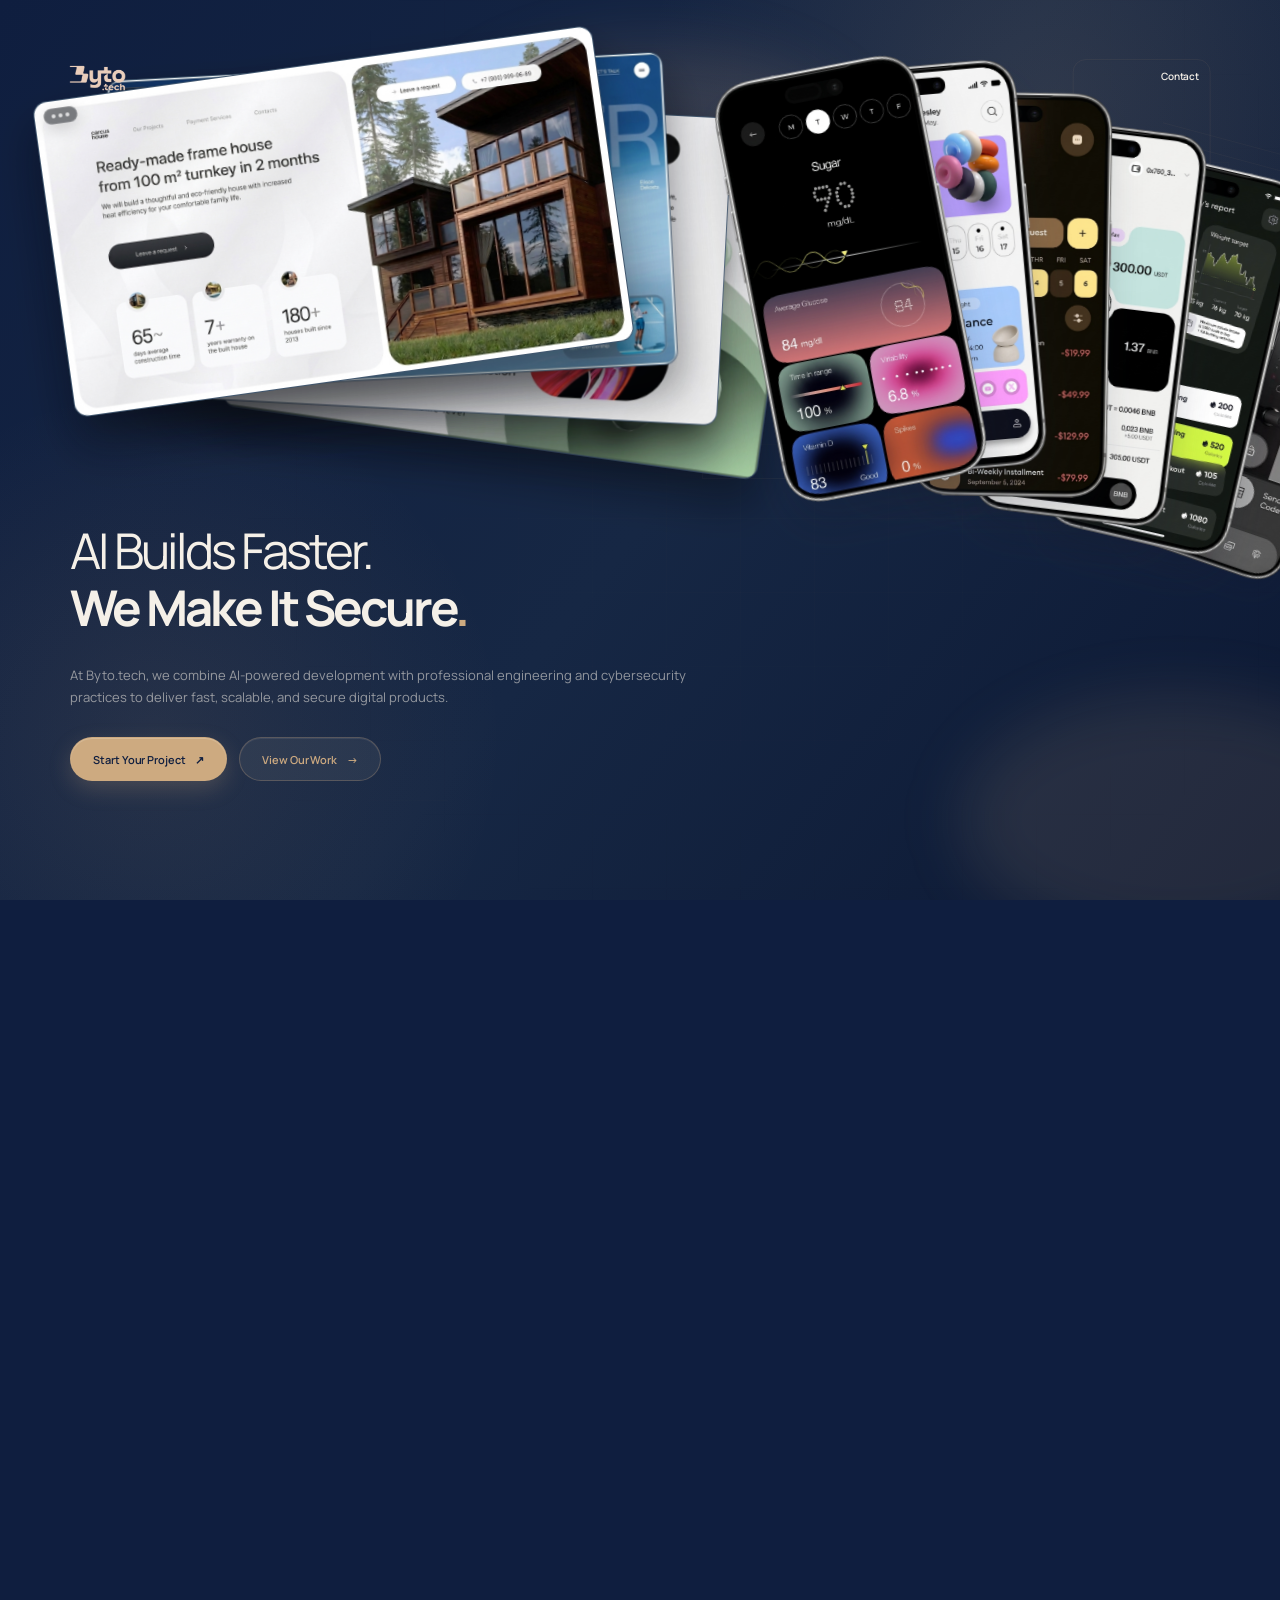
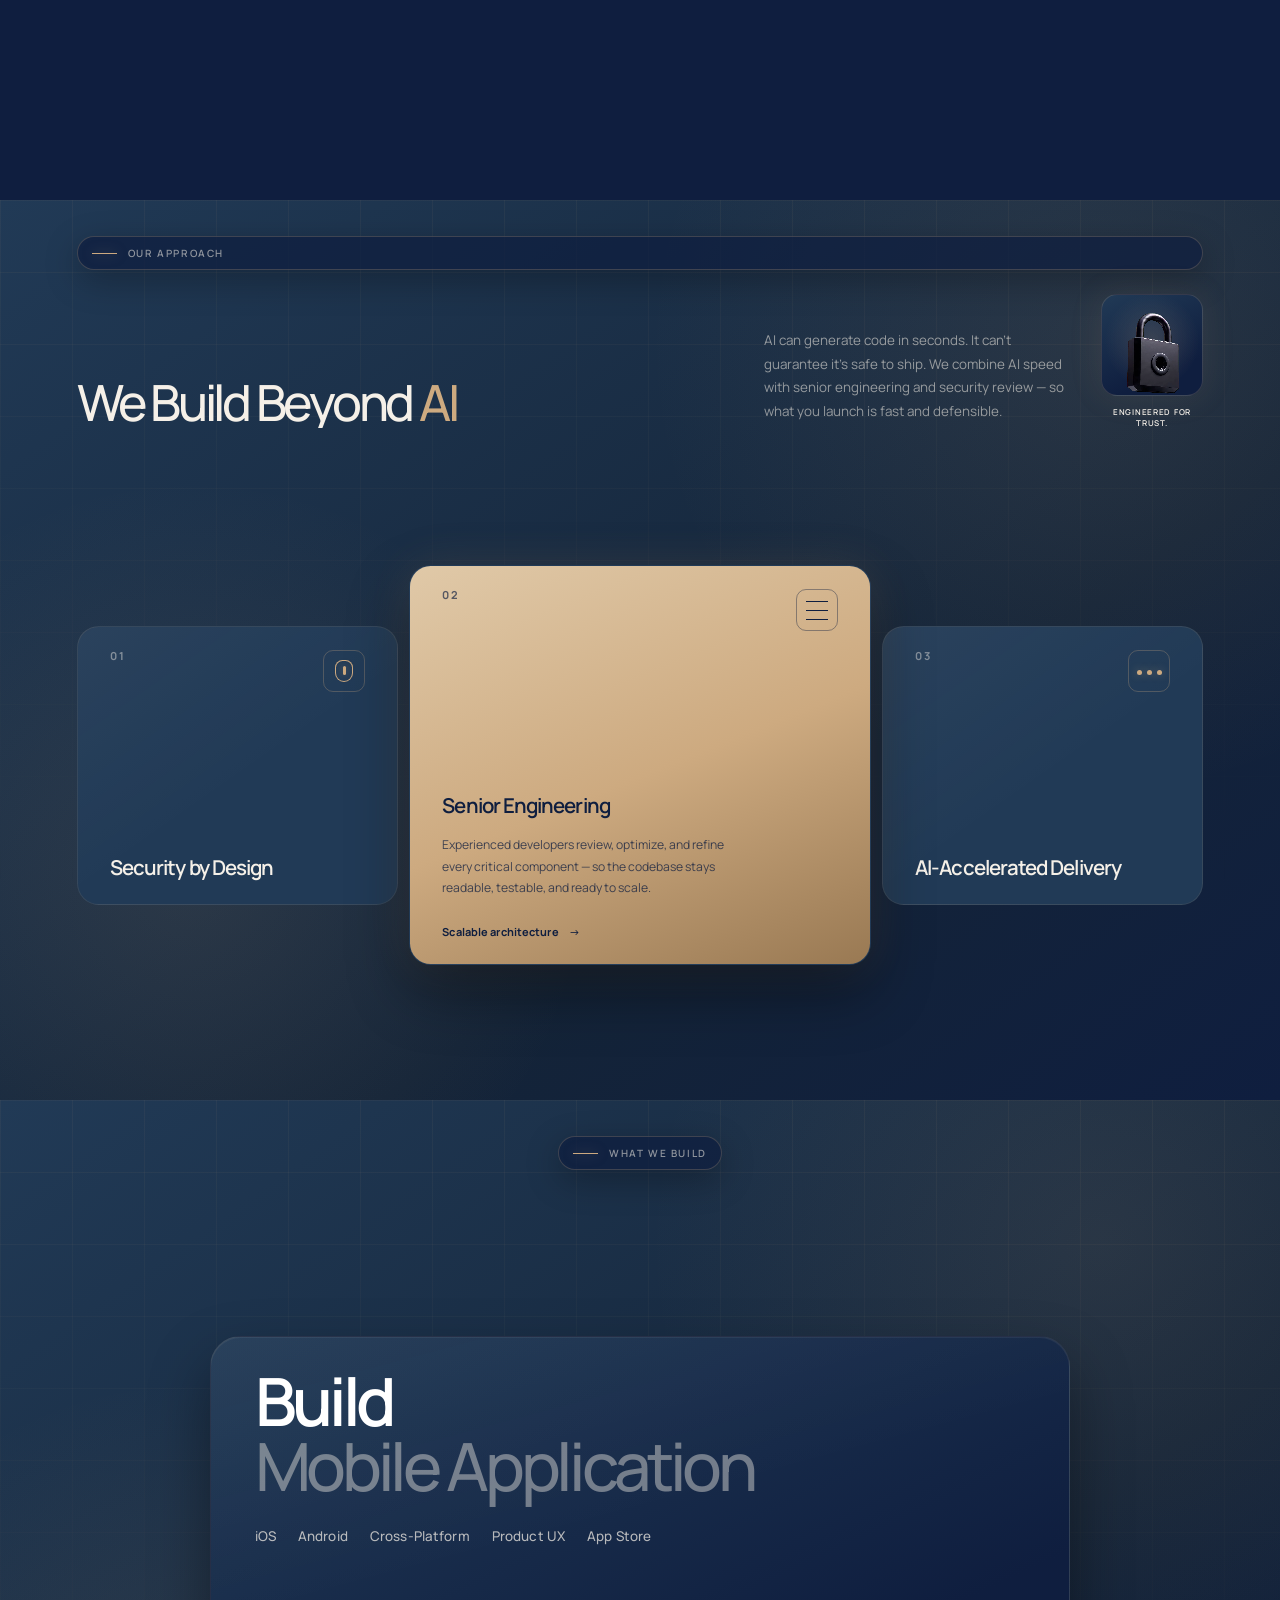
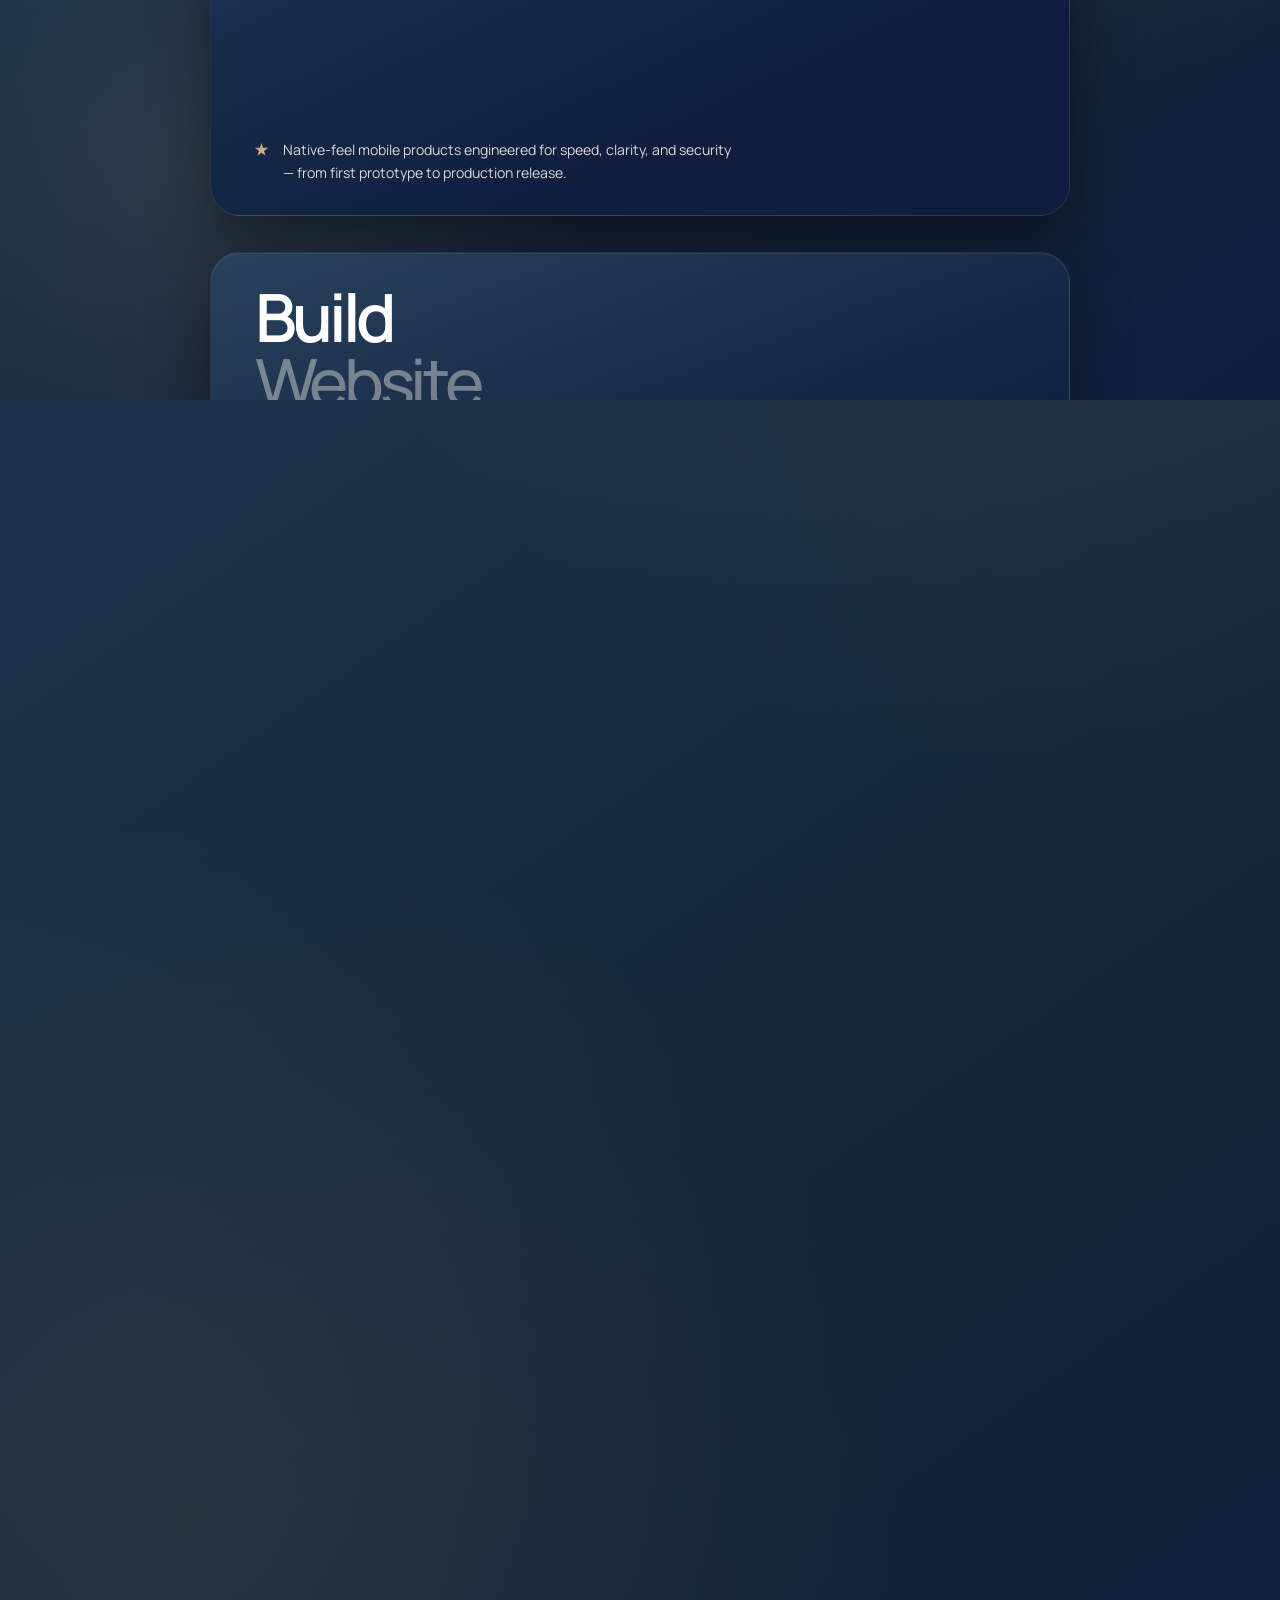
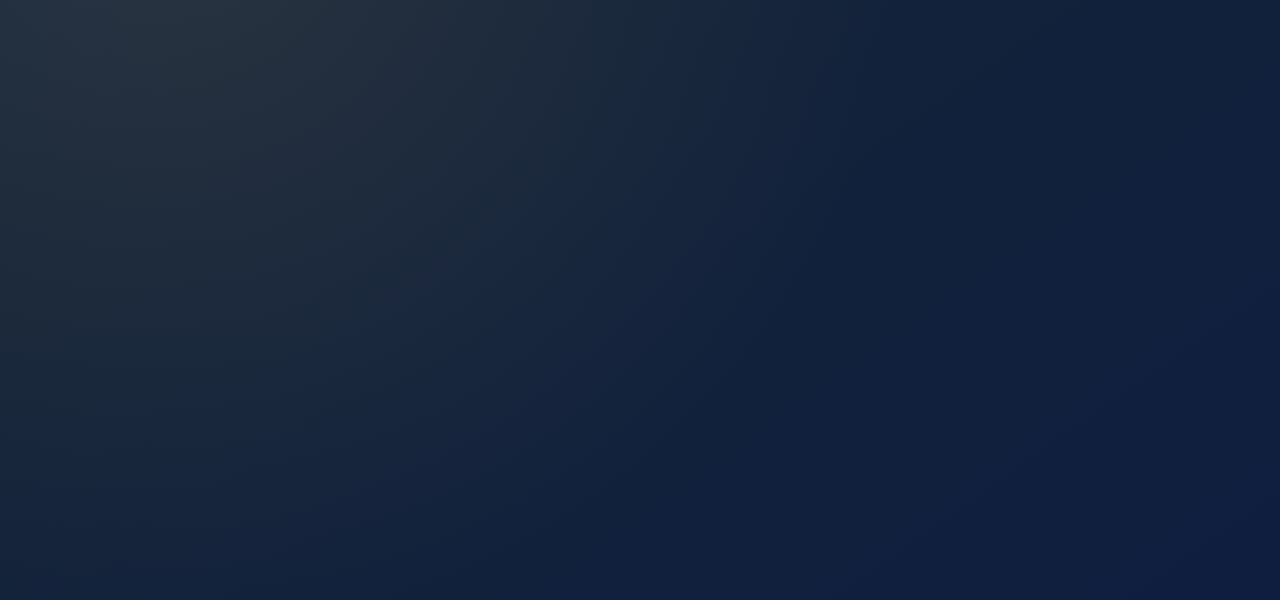
==== index.html @ 29a782ae "Replace logo SVG with image asset in index.html for improved clarity; update video playback function" ====
<!doctype html>
<html lang="en">
  <head>
    <meta charset="UTF-8" />
    <meta name="viewport" content="width=device-width, initial-scale=1.0" />
    <meta
      name="description"
      content="Byto.tech combines AI-powered development, professional engineering, and cybersecurity to build fast, scalable, secure digital products."
    />
    <title>Byto.tech — Secure AI-Powered Development</title>
    <script>
      if ("scrollRestoration" in history) history.scrollRestoration = "manual";
      document.documentElement.classList.add("intro-playing");
    </script>
    <link rel="preconnect" href="https://fonts.googleapis.com" />
    <link rel="preconnect" href="https://fonts.gstatic.com" crossorigin />
    <link
      href="https://fonts.googleapis.com/css2?family=Manrope:wght@400;500;600;700&display=swap"
      rel="stylesheet"
    />
    <link rel="stylesheet" href="styles.css" />
    <link rel="preload" as="image" href="assets/logo-parts/B.png" />
    <link rel="preload" as="image" href="assets/logo-parts/Y.png" />
    <link rel="preload" as="image" href="assets/logo-parts/T.png" />
    <link rel="preload" as="image" href="assets/logo-parts/O.png" />
    <link rel="preload" as="image" href="assets/logo-parts/tech.png" />
  </head>
  <body>
    <div class="logo-intro" aria-hidden="true">
      <div class="logo-intro-lockup">
        <div class="logo-intro-byto">
          <img
            class="logo-part logo-part-b"
            src="assets/logo-parts/B.png"
            alt=""
            width="272"
            height="396"
          />
          <img
            class="logo-part logo-part-y"
            src="assets/logo-parts/Y.png"
            alt=""
            width="172"
            height="396"
          />
          <div class="logo-intro-tail">
            <div class="logo-intro-to">
              <img
                class="logo-part logo-part-t"
                src="assets/logo-parts/T.png"
                alt=""
                width="147"
                height="275"
              />
              <img
                class="logo-part logo-part-o"
                src="assets/logo-parts/O.png"
                alt=""
                width="194"
                height="270"
              />
            </div>
            <img
              class="logo-part logo-part-tech"
              src="assets/logo-parts/tech.png"
              alt=""
              width="339"
              height="124"
            />
          </div>
        </div>
      </div>
    </div>

    <main class="stage">
      <section class="hero" aria-labelledby="hero-title">
        <header class="nav">
          <a class="brand" href="#" aria-label="Byto.tech home">
            <img
              class="brand-logo"
              src="assets/byto-logo.png"
              alt=""
              width="840"
              height="396"
              decoding="async"
            />
          </a>
          <a class="waitlist" href="mailto:hello@byto.tech">Contact</a>
        </header>

        <div class="ambient ambient-one" aria-hidden="true"></div>
        <div class="ambient ambient-two" aria-hidden="true"></div>
        <div class="circuit-grid" aria-hidden="true"></div>
        <div class="outline-card" aria-hidden="true"></div>
        <div class="speed-lines" aria-hidden="true">
          <i></i><i></i><i></i><i></i><i></i>
        </div>

        <div class="card-scene portfolio-scene" aria-hidden="true">
          <div class="website-stack">
            <figure class="website-shot website-house">
              <span class="browser-bar"><i></i><i></i><i></i></span>
              <img
                src="assets/website/Screenshot_2026-08-05_at_9.21.00_pm.png_202608052128.jpeg"
                alt=""
              />
            </figure>
            <figure class="website-shot website-tennis">
              <span class="browser-bar"><i></i><i></i><i></i></span>
              <img
                src="assets/website/Screenshot_2026-08-05_at_9.22.42_pm.png_202608052130.jpeg"
                alt=""
              />
            </figure>
            <figure class="website-shot website-studio">
              <span class="browser-bar"><i></i><i></i><i></i></span>
              <img
                src="assets/website/Screenshot_2026-08-05_at_9.23.11_pm.png_202608052129.jpeg"
                alt=""
              />
            </figure>
            <figure class="website-shot website-audio">
              <span class="browser-bar"><i></i><i></i><i></i></span>
              <img
                src="assets/website/Screenshot_2026-08-05_at_9.24.02_pm.png_202608052130.jpeg"
                alt=""
              />
            </figure>
          </div>

          <div class="phone-stack">
          <img
            class="phone-shot shot-health"
              src="assets/app/Place_UI_into_iPhone_mockup_202608052024-Photoroom.png"
            alt=""
          />
          <img
            class="phone-shot shot-fitness"
              src="assets/app/Place_UI_into_iPhone_mockup_202608052024%20(1)-Photoroom.png"
            alt=""
          />
          <img
            class="phone-shot shot-finance"
              src="assets/app/Place_UI_into_iPhone_mockup_202608052024%20(2)-Photoroom.png"
            alt=""
          />
          <img
            class="phone-shot shot-swap"
            src="assets/app/Place_UI_into_iPhone_mockup_202608052023-Photoroom.png"
            alt=""
          />
          <img
            class="phone-shot shot-report"
            src="assets/app/Place_UI_into_iPhone_mockup_202608052020-Photoroom.png"
            alt=""
          />
          <img
            class="phone-shot shot-security"
            src="assets/app/Place_UI_into_iPhone_mockup_202608052025-Photoroom.png"
            alt=""
          />
          </div>
        </div>

        <div class="hero-copy">
          <h1 id="hero-title">
            <span class="line-mask">
              <span class="headline-line">AI Builds Faster.</span>
            </span>
            <span class="line-mask second-line">
              <strong class="headline-line">We Make It Secure<span class="accent-dot">.</span></strong>
            </span>
          </h1>

          <p class="hero-subtitle reveal-up">
            At Byto.tech, we combine AI-powered development with professional
            engineering and cybersecurity practices to deliver fast, scalable,
            and secure digital products.
          </p>

          <div class="hero-actions reveal-up">
            <a class="button button-primary" href="mailto:hello@byto.tech">
              Start Your Project
              <span aria-hidden="true">↗</span>
            </a>
            <a class="button button-secondary" href="#work">
              View Our Work
              <span aria-hidden="true">→</span>
            </a>
          </div>
        </div>

      </section>

      <section class="problem-section content-section" aria-labelledby="problem-title">
        <div class="problem-panel">
          <div class="problem-intro">
            <span class="section-label problem-chip"><i></i> The challenge</span>
            <h2 id="problem-title">
              <span class="problem-title-line">AI Writes Code Fast.</span>
              <span class="problem-title-line">It Doesn't Write It <em>Safe.</em></span>
            </h2>
          </div>

          <div class="problem-showcase">
            <figure class="problem-visual">
              <div class="problem-orbit" aria-hidden="true"></div>
              <video autoplay muted loop playsinline aria-label="A padlock springing open">
                <source src="assets/vid/lock-transparent.webm" type="video/webm" />
              </video>
              <span class="problem-alert" aria-hidden="true">
                <i></i> Unlocked in production
              </span>
              <figcaption>
                <span>Built for speed.</span>
                <strong>Shipped exposed.</strong>
              </figcaption>
            </figure>

            <div class="problem-copy">
              <p class="problem-lead">
                Anyone can generate an app with AI today.
              </p>
              <p>
                But <b class="problem-stat">nearly half</b> of AI-generated code
                ships with an exploitable security flaw — and most teams never
                catch it before launch.
              </p>
              <p class="problem-kicker">
                Speed got you to production. It won't keep you there.
              </p>

              <div class="risk-cloud" aria-label="Common risks">
                <em class="risk-caption">Where AI-built products break</em>
                <span class="risk-primary"><b>01</b> Security vulnerabilities</span>
                <div class="risk-minor">
                  <span><b>02</b> Fragile architecture</span>
                  <span><b>03</b> Unmaintainable code</span>
                </div>
              </div>
            </div>
          </div>
        </div>
      </section>

      <section class="solution-section content-section" aria-labelledby="solution-title">
        <div class="solution-panel">
          <div class="solution-intro">
            <span class="section-label solution-chip"><i></i> Our approach</span>
            <h2 id="solution-title">
              <span class="solution-title-line">We Build Beyond <span>AI</span></span>
            </h2>
            <div class="solution-lede">
              <p>
                AI can generate code in seconds. It can't guarantee it's safe to
                ship. We combine AI speed with senior engineering and security
                review — so what you launch is fast and defensible.
              </p>
              <figure class="solution-seal">
                <video
                  muted
                  playsinline
                  preload="auto"
                  data-playback="reverse"
                  aria-label="A padlock closing"
                >
                  <source src="assets/vid/lock-transparent.webm" type="video/webm" />
                </video>
                <figcaption>Engineered for trust.</figcaption>
              </figure>
            </div>
          </div>

          <div class="solution-grid">
            <article class="solution-card" tabindex="0">
              <div class="card-topline">
                <span class="card-number">01</span>
                <span class="card-icon card-icon-security" aria-hidden="true">
                  <i></i><i></i><i></i>
                </span>
              </div>
              <div class="card-body">
                <h3>Security by Design</h3>
                <div class="card-reveal">
                  <p>
                    We threat-model, review, and harden every build — catching
                    the vulnerabilities AI quietly introduces before they reach
                    production.
                  </p>
                  <span class="card-outcome">Defensible from day one <b>→</b></span>
                </div>
              </div>
            </article>

            <article class="solution-card is-active" data-default-card tabindex="0">
              <div class="card-topline">
                <span class="card-number">02</span>
                <span class="card-icon card-icon-engineering" aria-hidden="true">
                  <i></i><i></i><i></i>
                </span>
              </div>
              <div class="card-body">
                <h3>Senior Engineering</h3>
                <div class="card-reveal">
                  <p>
                    Experienced developers review, optimize, and refine every
                    critical component — so the codebase stays readable,
                    testable, and ready to scale.
                  </p>
                  <span class="card-outcome">Scalable architecture <b>→</b></span>
                </div>
              </div>
            </article>

            <article class="solution-card" tabindex="0">
              <div class="card-topline">
                <span class="card-number">03</span>
                <span class="card-icon card-icon-ai" aria-hidden="true">
                  <i></i><i></i><i></i>
                </span>
              </div>
              <div class="card-body">
                <h3>AI-Accelerated Delivery</h3>
                <div class="card-reveal">
                  <p>
                    Modern AI tooling compresses delivery time — used as an
                    instrument, never as the safeguard.
                  </p>
                  <span class="card-outcome">Faster delivery <b>→</b></span>
                </div>
              </div>
            </article>
          </div>
        </div>
      </section>

      <section class="services-section content-section" aria-labelledby="services-title">
        <div class="services-track">
          <div class="services-pin">
            <div class="services-panel">
              <header class="services-intro">
                <span class="section-label services-chip"><i></i> What we build</span>
                <h2 id="services-title" class="visually-hidden">Our services</h2>
              </header>

              <div class="services-stack" data-services-stack>
                <article class="service-card" style="--stack-i: 0">
                  <div class="service-card-body">
                    <h3>
                      <span class="service-title-lead">Build</span>
                      <span class="service-title-rest">Mobile Application</span>
                    </h3>
                    <ul class="service-tags" aria-label="Focus areas">
                      <li>iOS</li>
                      <li>Android</li>
                      <li>Cross-Platform</li>
                      <li>Product UX</li>
                      <li>App Store</li>
                    </ul>
                    <p class="service-copy">
                      <i class="service-star" aria-hidden="true"></i>
                      Native-feel mobile products engineered for speed, clarity, and
                      security — from first prototype to production release.
                    </p>
                  </div>
                </article>

                <article class="service-card" style="--stack-i: 1">
                  <div class="service-card-body">
                    <h3>
                      <span class="service-title-lead">Build</span>
                      <span class="service-title-rest">Website</span>
                    </h3>
                    <ul class="service-tags" aria-label="Focus areas">
                      <li>Web Apps</li>
                      <li>Marketing Sites</li>
                      <li>E-commerce</li>
                      <li>Performance</li>
                      <li>CMS</li>
                    </ul>
                    <p class="service-copy">
                      <i class="service-star" aria-hidden="true"></i>
                      Fast, scalable websites and web platforms with the same
                      engineering rigor we apply to every production system.
                    </p>
                  </div>
                </article>

                <article class="service-card" style="--stack-i: 2">
                  <div class="service-card-body">
                    <h3>
                      <span class="service-title-lead">AI</span>
                      <span class="service-title-rest">Automation</span>
                    </h3>
                    <ul class="service-tags" aria-label="Focus areas">
                      <li>Workflows</li>
                      <li>Agents</li>
                      <li>Integrations</li>
                      <li>LLM Systems</li>
                      <li>Ops</li>
                    </ul>
                    <p class="service-copy">
                      <i class="service-star" aria-hidden="true"></i>
                      Practical AI automation that removes busywork, connects your
                      tools, and stays under human control where it matters.
                    </p>
                  </div>
                </article>
              </div>
            </div>
          </div>
        </div>
      </section>
    </main>

    <script src="script.js"></script>
  </body>
</html>
---- styles.css ----
:root {
  /* Foundations — Byto.Tech Palette 3 (Blue & Gold) */
  --color-navy: #0f1e3f;
  --color-steel: #213a56;
  --color-gold: #cdaa80;
  --color-bronze: #997953;
  --color-offwhite: #f5f0e8;
  --color-white: #ffffff;

  /* Semantic — Dark mode defaults */
  --bg-page: var(--color-navy);
  --bg-surface: var(--color-steel);
  --bg-elevated: #274563;
  --text-primary: var(--color-offwhite);
  --text-secondary: var(--color-gold);
  --text-muted: rgba(245, 240, 232, 0.55);
  --accent: var(--color-gold);
  --accent-hover: var(--color-bronze);
  --border: rgba(205, 170, 128, 0.12);
  --border-strong: rgba(205, 170, 128, 0.30);
  --focus-ring: rgba(205, 170, 128, 0.45);

  /* Buttons */
  --btn-primary-bg: var(--color-gold);
  --btn-primary-text: var(--color-navy);
  --btn-primary-hover: var(--color-bronze);
  --btn-secondary-bg: transparent;
  --btn-secondary-border: rgba(205, 170, 128, 0.30);
  --btn-secondary-text: var(--color-gold);
  --btn-dark-bg: var(--color-navy);
  --btn-dark-text: var(--color-gold);
  --btn-outline-border: var(--color-bronze);
  --btn-outline-text: var(--color-bronze);

  /* Legacy aliases mapped to palette */
  --ink: var(--text-primary);
  --muted: var(--text-muted);
  --paper: var(--bg-surface);
  --page: var(--bg-page);
  --blue: var(--color-steel);
  --pink: var(--color-bronze);
  --orange: var(--color-gold);
  --warn: var(--color-bronze);
  --ease-out: cubic-bezier(0.16, 1, 0.3, 1);
}

/* Light mode */
[data-theme="light"],
.light {
  --bg-page: var(--color-offwhite);
  --bg-surface: var(--color-white);
  --bg-elevated: var(--color-white);
  --text-primary: var(--color-navy);
  --text-secondary: var(--color-steel);
  --text-muted: rgba(15, 30, 63, 0.55);
  --accent: var(--color-gold);
  --accent-hover: var(--color-bronze);
  --border: rgba(15, 30, 63, 0.10);
  --border-strong: var(--color-bronze);
  --focus-ring: rgba(15, 30, 63, 0.25);

  --btn-primary-bg: var(--color-gold);
  --btn-primary-text: var(--color-navy);
  --btn-primary-hover: var(--color-bronze);
  --btn-dark-bg: var(--color-navy);
  --btn-dark-text: var(--color-gold);
  --btn-outline-border: var(--color-bronze);
  --btn-outline-text: var(--color-bronze);

  --ink: var(--text-primary);
  --muted: var(--text-muted);
  --paper: var(--bg-surface);
  --page: var(--bg-page);
  --blue: var(--color-steel);
  --pink: var(--color-bronze);
  --orange: var(--color-gold);
  --warn: var(--color-bronze);
}

* {
  box-sizing: border-box;
}

html {
  /* Slide snaps are driven in JS; CSS smooth scroll fights those animations. */
  scroll-behavior: auto;
}


body {
  margin: 0;
  min-width: 320px;
  color: var(--ink);
  background: var(--page);
  font-family: "Manrope", "Helvetica Neue", Arial, sans-serif;
  -webkit-font-smoothing: antialiased;
  overflow-x: clip;
}

.logo-intro {
  --logo-h: min(24vw, 156px);
  position: fixed;
  inset: 0;
  z-index: 1000;
  display: grid;
  background: var(--color-steel);
  pointer-events: none;
  place-items: center;
  will-change: transform;
  animation: logo-intro-rise 0.9s 2.85s cubic-bezier(0.76, 0, 0.24, 1) forwards;
}

.intro-playing {
  overflow: hidden;
}

.intro-playing:not(.intro-ready) .logo-intro,
.intro-playing:not(.intro-ready) .logo-intro *,
.intro-playing:not(.intro-ready) .stage {
  animation-play-state: paused !important;
}

.intro-playing .stage {
  position: relative;
  z-index: 1001;
  transform: translateY(100vh);
  will-change: transform;
  animation: logo-stage-rise 0.9s 2.85s cubic-bezier(0.76, 0, 0.24, 1) forwards;
}

.intro-playing .hero,
.intro-playing .hero *,
.intro-playing .hero::before,
.intro-playing .hero::after,
.intro-playing .hero *::before,
.intro-playing .hero *::after {
  animation-play-state: paused !important;
}

.logo-intro-lockup {
  display: grid;
  place-items: center;
  animation: logo-lockup-settle 0.7s 1.55s var(--ease-out) both;
}

.logo-intro-byto {
  display: flex;
  align-items: flex-start;
  gap: 0;
}

.logo-intro-tail {
  display: flex;
  flex-direction: column;
  align-items: flex-end;
  gap: calc(var(--logo-h) * 0.045);
}

.logo-intro-to {
  display: flex;
  align-items: flex-start;
}

.logo-part {
  display: block;
  width: auto;
  flex: none;
  user-select: none;
  -webkit-user-drag: none;
  will-change: transform, opacity, filter;
}

.logo-part-b {
  height: var(--logo-h);
  margin-right: calc(var(--logo-h) * 0.06);
  opacity: 0;
  filter: blur(8px);
  transform: translate3d(-42px, 0, 0) scale(0.88);
  animation: logo-part-from-left 0.78s 0.12s var(--ease-out) forwards;
}

.logo-part-y {
  height: var(--logo-h);
  margin-right: calc(var(--logo-h) * -0.08);
  opacity: 0;
  filter: blur(8px);
  transform: translate3d(0, -36px, 0) scale(0.9);
  animation: logo-part-from-top 0.72s 0.34s var(--ease-out) forwards;
}

.logo-part-t {
  height: calc(var(--logo-h) * 0.695);
  margin-right: calc(var(--logo-h) * -0.01);
  opacity: 0;
  filter: blur(8px);
  transform: translate3d(0, 28px, 0) rotate(-8deg) scale(0.9);
  animation: logo-part-from-tilt 0.72s 0.52s var(--ease-out) forwards;
}

.logo-part-o {
  height: calc(var(--logo-h) * 0.682);
  opacity: 0;
  filter: blur(8px);
  transform: scale(0.55);
  animation: logo-part-pop 0.7s 0.7s var(--ease-out) forwards;
}

.logo-part-tech {
  height: calc(var(--logo-h) * 0.313);
  margin-right: calc(var(--logo-h) * 0.02);
  opacity: 0;
  filter: blur(6px);
  transform: translate3d(0, 22px, 0) scale(0.94);
  animation: logo-part-from-bottom 0.68s 0.96s var(--ease-out) forwards;
}

@keyframes logo-part-from-left {
  0% {
    opacity: 0;
    filter: blur(8px);
    transform: translate3d(-42px, 0, 0) scale(0.88);
  }
  68% {
    opacity: 1;
    filter: blur(0);
    transform: translate3d(5px, 0, 0) scale(1.03);
  }
  100% {
    opacity: 1;
    filter: blur(0);
    transform: translate3d(0, 0, 0) scale(1);
  }
}

@keyframes logo-part-from-top {
  0% {
    opacity: 0;
    filter: blur(8px);
    transform: translate3d(0, -36px, 0) scale(0.9);
  }
  68% {
    opacity: 1;
    filter: blur(0);
    transform: translate3d(0, 4px, 0) scale(1.03);
  }
  100% {
    opacity: 1;
    filter: blur(0);
    transform: translate3d(0, 0, 0) scale(1);
  }
}

@keyframes logo-part-from-tilt {
  0% {
    opacity: 0;
    filter: blur(8px);
    transform: translate3d(0, 28px, 0) rotate(-8deg) scale(0.9);
  }
  70% {
    opacity: 1;
    filter: blur(0);
    transform: translate3d(0, -3px, 0) rotate(1.5deg) scale(1.03);
  }
  100% {
    opacity: 1;
    filter: blur(0);
    transform: translate3d(0, 0, 0) rotate(0deg) scale(1);
  }
}

@keyframes logo-part-pop {
  0% {
    opacity: 0;
    filter: blur(8px);
    transform: scale(0.55);
  }
  68% {
    opacity: 1;
    filter: blur(0);
    transform: scale(1.08);
  }
  100% {
    opacity: 1;
    filter: blur(0);
    transform: scale(1);
  }
}

@keyframes logo-part-from-bottom {
  0% {
    opacity: 0;
    filter: blur(6px);
    transform: translate3d(0, 22px, 0) scale(0.94);
  }
  70% {
    opacity: 1;
    filter: blur(0);
    transform: translate3d(0, -3px, 0) scale(1.02);
  }
  100% {
    opacity: 1;
    filter: blur(0);
    transform: translate3d(0, 0, 0) scale(1);
  }
}

@keyframes logo-lockup-settle {
  0% { transform: scale(1); }
  45% { transform: scale(1.025); }
  100% { transform: scale(1); }
}

@keyframes logo-intro-rise {
  to { transform: translateY(-100vh); }
}

@keyframes logo-stage-rise {
  to { transform: translateY(0); }
}

a {
  color: inherit;
  text-decoration: none;
}

.stage {
  display: flex;
  flex-direction: column;
  gap: clamp(100px, 12vw, 190px);
  align-items: center;
  min-height: 100svh;
  padding: 0 clamp(14px, 3.4vw, 52px) 0;
}

.visually-hidden {
  position: absolute;
  width: 1px;
  height: 1px;
  padding: 0;
  margin: -1px;
  overflow: hidden;
  clip: rect(0, 0, 0, 0);
  white-space: nowrap;
  border: 0;
}

.hero {
  position: relative;
  width: 100vw;
  min-height: 100svh;
  overflow: hidden;
  background:
    radial-gradient(circle at 82% 12%, rgba(205, 170, 128, 0.14), transparent 31%),
    radial-gradient(circle at 12% 82%, rgba(205, 170, 128, 0.10), transparent 26%),
    linear-gradient(128deg, #0f1e3f 0%, #162744 53%, #0c1833 100%);
  box-shadow: 0 34px 85px rgba(0, 0, 0, 0.36);
  opacity: 0;
  transform: scale(0.94);
  transform-origin: 50% 50%;
  animation: page-in 1.05s 0.05s var(--ease-out) forwards;
}

.hero::after {
  position: absolute;
  inset: 0;
  z-index: 30;
  background: #0f1e3f;
  content: "";
  pointer-events: none;
  animation: veil-away 0.9s 0.08s var(--ease-out) forwards;
}

.nav {
  position: absolute;
  top: 6.8%;
  right: 5.4%;
  left: 5.3%;
  z-index: 20;
  display: flex;
  align-items: center;
  justify-content: space-between;
  font-size: 12px;
  font-weight: 600;
}

.brand,
.waitlist {
  opacity: 0;
  transform: translateY(-12px);
  animation: nav-in 0.8s 0.35s var(--ease-out) forwards;
}

.brand {
  display: flex;
  align-items: center;
  line-height: 0;
}

.brand-logo {
  display: block;
  width: auto;
  height: 28px;
}

.waitlist {
  padding: 8px 12px;
  font-size: 10px;
  letter-spacing: -0.02em;
}

.waitlist::after {
  display: block;
  width: 0;
  height: 1px;
  margin-top: 3px;
  background: currentColor;
  content: "";
  transition: width 0.35s var(--ease-out);
}

.waitlist:hover::after {
  width: 100%;
}

.ambient {
  position: absolute;
  z-index: 0;
  border-radius: 50%;
  filter: blur(30px);
  opacity: 0;
  animation: ambient-in 1.4s 0.9s ease forwards;
}

.ambient-one {
  top: 5%;
  left: 35%;
  width: 32%;
  height: 24%;
  background: rgba(205, 170, 128, 0.16);
}

.ambient-two {
  right: -9%;
  bottom: -5%;
  width: 34%;
  height: 28%;
  background: rgba(205, 170, 128, 0.12);
}

.circuit-grid {
  position: absolute;
  inset: 0;
  z-index: 0;
  overflow: hidden;
  opacity: 0.27;
  background-image:
    linear-gradient(rgba(205, 170, 128, 0.08) 1px, transparent 1px),
    linear-gradient(90deg, rgba(205, 170, 128, 0.08) 1px, transparent 1px);
  background-size: 74px 74px;
  mask-image: radial-gradient(circle at 62% 44%, black, transparent 72%);
}

.circuit-grid::before,
.circuit-grid::after {
  position: absolute;
  border: solid rgba(205, 170, 128, 0.28);
  border-width: 1px 1px 0 0;
  content: "";
}

.circuit-grid::before {
  top: 18%;
  right: 4%;
  width: 41%;
  height: 35%;
  box-shadow:
    74px 74px 0 -73px rgba(205, 170, 128, 0.3),
    -148px 148px 0 -147px rgba(205, 170, 128, 0.28);
}

.circuit-grid::after {
  bottom: 11%;
  left: 8%;
  width: 27%;
  height: 21%;
  transform: rotate(180deg);
}

.outline-card {
  position: absolute;
  top: 11%;
  right: 2.3%;
  width: 17%;
  aspect-ratio: 1.58;
  border: 1px solid rgba(205, 170, 128, 0.08);
  border-radius: 13px;
  transform: rotate(90deg);
}

.outline-card::before,
.outline-card::after {
  position: absolute;
  top: 28%;
  right: -30%;
  width: 65%;
  border-top: 1px solid rgba(205, 170, 128, 0.08);
  content: "";
}

.outline-card::after {
  top: 68%;
  right: -42%;
  width: 90%;
}

.speed-lines {
  position: absolute;
  top: 14%;
  right: -2%;
  width: 12%;
  opacity: 0.16;
  transform: rotate(15deg);
}

.speed-lines i {
  display: block;
  width: 100%;
  margin: 15px 0;
  border-top: 1px solid rgba(205, 170, 128, 0.30);
}

.speed-lines i:nth-child(2) {
  width: 70%;
  margin-left: 30%;
}

.speed-lines i:nth-child(3) {
  width: 85%;
  margin-left: 15%;
}

.speed-lines i:nth-child(4) {
  width: 55%;
  margin-left: 45%;
}

.card-scene {
  position: absolute;
  z-index: 7;
  top: 4.8%;
  left: 23%;
  width: 64%;
  height: 57%;
  filter: drop-shadow(0 24px 22px rgba(15, 30, 63, 0.18));
  pointer-events: none;
}

.wallet-card {
  position: absolute;
  width: 47%;
  aspect-ratio: 1.64;
  overflow: hidden;
  border-radius: clamp(12px, 1.45vw, 25px);
  box-shadow:
    0 23px 32px rgba(15, 30, 63, 0.14),
    0 3px 8px rgba(15, 30, 63, 0.10);
  opacity: 0;
  transform: translate3d(55vw, -28vh, 0) rotate(24deg) scale(0.78);
  will-change: transform, filter, opacity;
}

.card-back {
  z-index: 5;
  top: -2%;
  left: 2%;
  color: #0f1e3f;
  background:
    linear-gradient(123deg, transparent 0 69%, rgba(153, 121, 83, 0.85) 69% 72%, transparent 72%),
    linear-gradient(150deg, #f5f0e8 0 37%, #d8b892 37% 45%, #997953 45% 51%, #213a56 51% 56%, #ffffff 56%);
  transform-origin: 40% 50%;
  animation: card-back-in 1.35s 0.28s var(--ease-out) forwards;
}

.back-grid {
  position: absolute;
  inset: 15% 38% 31% 2%;
  background-image:
    linear-gradient(rgba(255, 255, 255, 0.52) 2px, transparent 2px),
    linear-gradient(90deg, rgba(255, 255, 255, 0.52) 2px, transparent 2px);
  background-size: 26% 34%;
  transform: skewY(-1deg);
}

.back-grid::after {
  position: absolute;
  right: -26%;
  bottom: -35%;
  width: 54%;
  height: 65%;
  background: repeating-linear-gradient(90deg, #cdaa80 0 2px, transparent 2px 5px);
  content: "";
  transform: rotate(-16deg);
}

.pearl {
  position: absolute;
  border: 1px solid rgba(255, 255, 255, 0.72);
  border-radius: 50%;
  background: radial-gradient(circle at 35% 28%, #fff 0, #e8d5bc 25%, #997953 53%, #f5f0e8 74%, #213a56 100%);
  box-shadow:
    inset -9px -8px 14px rgba(15, 30, 63, 0.22),
    0 7px 10px rgba(15, 30, 63, 0.2);
}

.pearl-a {
  top: 7%;
  right: 19%;
  width: 14%;
  aspect-ratio: 1;
}

.pearl-b {
  top: -8%;
  right: 6%;
  width: 9%;
  aspect-ratio: 1;
}

.card-owner,
.card-kind {
  position: absolute;
  bottom: 8%;
  left: 10%;
  font-size: clamp(7px, 0.72vw, 12px);
  font-weight: 700;
}

.card-kind {
  bottom: 3.5%;
  color: #213a56;
  font-size: clamp(6px, 0.6vw, 10px);
  font-weight: 500;
}

.card-number {
  position: absolute;
  right: 3%;
  bottom: -4%;
  color: rgba(245, 240, 232, 0.2);
  font-size: clamp(45px, 7vw, 110px);
  font-weight: 500;
  letter-spacing: -0.1em;
  line-height: 1;
  -webkit-text-stroke: 1px rgba(15, 30, 63, 0.28);
}

.card-purple {
  z-index: 4;
  top: 26%;
  left: 21%;
  background:
    radial-gradient(circle at 70% 25%, #997953 0 5%, transparent 25%),
    linear-gradient(135deg, #0f1e3f, #274563 42%, #0f1e3f 70%, #997953);
  transform-origin: 45% 50%;
  animation: card-purple-in 1.42s 0.42s var(--ease-out) forwards;
}

.mini-label {
  position: absolute;
  z-index: 4;
  top: 6%;
  right: 8%;
  color: white;
  font-size: clamp(5px, 0.44vw, 8px);
  font-weight: 700;
  line-height: 1.05;
  transform: rotate(4deg);
}

.orb {
  position: absolute;
  z-index: 2;
  border-radius: 50%;
  background: radial-gradient(circle at 35% 30%, #e0c9a8 0, #997953 25%, #997953 57%, #0f1e3f 79%);
  box-shadow:
    inset -11px -10px 17px rgba(15, 30, 63, 0.45),
    inset 7px 8px 15px rgba(205, 170, 128, 0.35);
}

.orb-one {
  top: 18%;
  left: 48%;
  width: 27%;
  aspect-ratio: 1;
}

.orb-two {
  top: 38%;
  left: 31%;
  width: 34%;
  aspect-ratio: 1;
}

.orb-three {
  top: 18%;
  right: -5%;
  width: 38%;
  aspect-ratio: 1;
}

.purple-wave {
  position: absolute;
  right: -10%;
  bottom: -58%;
  left: -10%;
  height: 100%;
  border: 3px solid rgba(205, 170, 128, 0.45);
  border-radius: 50%;
  transform: rotate(-12deg);
}

.card-white {
  z-index: 3;
  top: 19%;
  left: 36%;
  background:
    radial-gradient(circle at 45% 75%, rgba(205, 170, 128, 0.14), transparent 23%),
    #f5f0e8;
  transform-origin: 50% 50%;
  animation: card-white-in 1.48s 0.51s var(--ease-out) forwards;
}

.vertical-name,
.vertical-kind {
  position: absolute;
  top: 8%;
  right: 10%;
  font-size: clamp(7px, 0.72vw, 12px);
  font-weight: 700;
}

.vertical-kind {
  top: 13%;
  color: #213a56;
  font-size: clamp(6px, 0.58vw, 10px);
  font-weight: 500;
}

.digits {
  position: absolute;
  top: 41%;
  right: 11%;
  font-size: clamp(10px, 1.05vw, 17px);
  font-weight: 500;
  line-height: 1.2;
}

.digits b {
  font-weight: 700;
}

.date {
  position: absolute;
  right: 10%;
  bottom: 8%;
  color: rgba(15, 30, 63, 0.45);
  font-size: clamp(5px, 0.5vw, 9px);
}

.soft-sphere {
  position: absolute;
  bottom: -20%;
  left: 12%;
  width: 35%;
  aspect-ratio: 1;
  border-radius: 50%;
  background: radial-gradient(circle at 38% 28%, #fff, #e0c9a8 48%, #997953 100%);
  filter: blur(1px);
  opacity: 0.72;
}

.card-color {
  z-index: 2;
  top: 48%;
  left: 37%;
  background:
    linear-gradient(90deg, transparent 0 75%, #997953 75%),
    #f5f0e8;
  transform-origin: 56% 50%;
  animation: card-color-in 1.52s 0.61s var(--ease-out) forwards;
}

.contactless {
  position: absolute;
  top: 13%;
  right: 8%;
  color: rgba(15, 30, 63, 0.40);
  font-size: clamp(7px, 0.8vw, 13px);
  font-weight: 400;
  letter-spacing: -0.2em;
  transform: rotate(90deg);
}

.color-block {
  position: absolute;
  bottom: 0;
}

.block-one {
  left: 0;
  width: 31%;
  height: 41%;
  background: linear-gradient(135deg, #0f1e3f, #274563);
}

.block-two {
  left: 31%;
  width: 28%;
  height: 57%;
  background: linear-gradient(135deg, #997953, #cdaa80);
}

.block-three {
  left: 59%;
  width: 27%;
  height: 49%;
  background: linear-gradient(135deg, #cdaa80, #213a56);
}

.block-four {
  right: 0;
  width: 14%;
  height: 68%;
  background: linear-gradient(#fff 0 45%, #213a56 45%);
}

.color-notch {
  position: absolute;
  bottom: -1%;
  left: 35%;
  width: 16%;
  height: 18%;
  border-radius: 50% 50% 0 0;
  background: #f5f0e8;
}

.card-blue {
  z-index: 1;
  top: 54%;
  left: 55%;
  background: linear-gradient(140deg, #cdaa80, #213a56 51%, #0f1e3f);
  transform-origin: 60% 50%;
  animation: card-blue-in 1.56s 0.69s var(--ease-out) forwards;
}

.blue-plane {
  position: absolute;
  background: linear-gradient(135deg, #cdaa80, #213a56);
  box-shadow: 0 10px 18px rgba(15, 30, 63, 0.30);
  transform: skewX(-28deg) rotate(-12deg);
}

.plane-one {
  top: 9%;
  right: -6%;
  width: 68%;
  height: 28%;
}

.plane-two {
  top: 35%;
  right: 8%;
  width: 78%;
  height: 25%;
}

.plane-three {
  right: -6%;
  bottom: 4%;
  width: 83%;
  height: 24%;
}

.card-blue span {
  position: absolute;
  bottom: 8%;
  left: 8%;
  color: rgba(255, 255, 255, 0.75);
  font-size: 7px;
  letter-spacing: 0.2em;
}

.hero-copy {
  position: absolute;
  z-index: 11;
  top: 58%;
  left: 5.5%;
  width: 56%;
}

.eyebrow {
  display: flex;
  gap: 13px;
  align-items: center;
  margin-bottom: clamp(22px, 3vw, 42px);
  color: rgba(245, 240, 232, 0.55);
  font-size: clamp(6px, 0.52vw, 9px);
  font-weight: 500;
}

.spark {
  color: var(--accent);
  font-size: 13px;
}

.eyebrow-rule {
  width: clamp(17px, 2vw, 32px);
  border-top: 1px solid #997953;
}

.reveal-up {
  opacity: 0;
  transform: translateY(16px);
  animation: copy-up 0.7s 1.03s var(--ease-out) forwards;
}

h1 {
  margin: 0;
  font-size: clamp(33px, 3.85vw, 63px);
  font-weight: 400;
  letter-spacing: -0.062em;
  line-height: 1.06;
}

.line-mask {
  display: flex;
  overflow: hidden;
  align-items: center;
  height: 1.15em;
}

.headline-line {
  display: inline-block;
  white-space: nowrap;
  transform: translateY(115%);
  animation: headline-up 0.85s 0.83s var(--ease-out) forwards;
}

.line-mask.second-line .headline-line {
  animation-delay: 0.97s;
}

.line-mask strong {
  font-weight: 700;
}

.accent-dot {
  color: var(--accent);
}

.hero-subtitle {
  width: min(100%, 620px);
  margin: clamp(18px, 2.2vw, 31px) 0 0;
  color: var(--muted);
  font-size: clamp(12px, 1.02vw, 16px);
  line-height: 1.7;
  animation-delay: 1.14s;
}

.hero-actions {
  display: flex;
  gap: 12px;
  align-items: center;
  margin-top: clamp(20px, 2.3vw, 34px);
  animation-delay: 1.25s;
}

.button {
  display: inline-flex;
  min-height: 44px;
  padding: 0 22px;
  border: 1px solid transparent;
  border-radius: 999px;
  align-items: center;
  justify-content: center;
  gap: 10px;
  font-size: clamp(11px, 0.85vw, 14px);
  font-weight: 600;
  letter-spacing: -0.01em;
  line-height: 1;
  text-decoration: none;
  -webkit-tap-highlight-color: transparent;
  transition:
    transform 0.28s var(--ease-out),
    border-color 0.28s ease,
    background 0.28s ease,
    box-shadow 0.28s ease,
    opacity 0.28s ease;
}

.button:hover {
  transform: scale(1.03);
}

.button:active {
  transform: scale(0.98);
  opacity: 0.92;
}

.button-primary {
  color: var(--btn-primary-text);
  background: var(--btn-primary-bg);
  box-shadow:
    0 1px 0 rgba(245, 240, 232, 0.22) inset,
    0 8px 22px rgba(205, 170, 128, 0.22);
}

.button-primary:hover {
  background: var(--btn-primary-hover);
  box-shadow:
    0 1px 0 rgba(245, 240, 232, 0.18) inset,
    0 10px 26px rgba(153, 121, 83, 0.28);
}

.button-secondary {
  border-color: rgba(205, 170, 128, 0.28);
  color: var(--btn-secondary-text);
  background: rgba(245, 240, 232, 0.06);
  backdrop-filter: saturate(160%) blur(16px);
  -webkit-backdrop-filter: saturate(160%) blur(16px);
  box-shadow: 0 1px 0 rgba(245, 240, 232, 0.08) inset;
}

.button-secondary:hover {
  border-color: var(--border-strong);
  background: rgba(245, 240, 232, 0.12);
}

.asterisk {
  display: inline-block;
  margin: 0 -0.04em;
  color: rgba(245, 240, 232, 0.55);
  font-size: 0.45em;
  font-weight: 400;
  vertical-align: 0.26em;
  animation: star-spin 1.1s 1.4s var(--ease-out) both;
}

.pattern-pill {
  width: clamp(90px, 13vw, 205px);
  height: 0.48em;
  margin: 0 0 0 0.48em;
  border-radius: 30px;
  background:
    radial-gradient(circle at 82% 55%, #213a56 0 10%, transparent 11%),
    repeating-linear-gradient(115deg, #cdaa80 0 3px, #fff 3px 7px, #cdaa80 7px 12px);
  box-shadow: inset 0 0 12px rgba(255, 255, 255, 0.8);
  opacity: 0;
  transform: scaleX(0);
  transform-origin: left center;
  animation: pill-in 0.9s 1.18s var(--ease-out) forwards;
}

.features {
  position: absolute;
  z-index: 12;
  bottom: 4.7%;
  left: 5.3%;
  display: flex;
  gap: clamp(28px, 5.2vw, 78px);
  align-items: center;
}

.down-arrow {
  position: relative;
  width: 23px;
  height: 30px;
  opacity: 0;
  transform: translateY(20px);
  animation: feature-in 0.7s 1.16s var(--ease-out) forwards;
}

.down-arrow::before,
.down-arrow::after {
  position: absolute;
  top: 13px;
  width: 10px;
  border-top: 2px solid rgba(205, 170, 128, 0.30);
  content: "";
}

.down-arrow::before {
  left: 3px;
  transform: rotate(45deg);
}

.down-arrow::after {
  right: 3px;
  transform: rotate(-45deg);
}

.down-arrow span {
  position: absolute;
  top: 1px;
  left: 11px;
  height: 15px;
  border-left: 2px solid rgba(205, 170, 128, 0.30);
}

.feature {
  display: flex;
  gap: 13px;
  align-items: center;
  color: rgba(245, 240, 232, 0.50);
  font-size: clamp(7px, 0.71vw, 11px);
  font-weight: 500;
  line-height: 1.18;
  opacity: 0;
  transform: translateY(24px);
  animation: feature-in 0.72s var(--ease-out) forwards;
}

.feature-one {
  animation-delay: 1.25s;
}

.feature-two {
  animation-delay: 1.35s;
}

.feature-three {
  animation-delay: 1.45s;
}

.feature-icon {
  display: block;
  width: clamp(22px, 2.3vw, 35px);
  aspect-ratio: 1;
}

.cut-corner {
  background:
    linear-gradient(135deg, transparent 48%, #cdaa80 49% 52%, transparent 53%),
    linear-gradient(135deg, #213a56 0 50%, #997953 50% 72%, #cdaa80 72%);
  clip-path: polygon(0 0, 76% 0, 100% 24%, 100% 100%, 0 100%);
}

.pinwheel {
  border-radius: 50%;
  background: conic-gradient(#213a56 0 12.5%, #cdaa80 0 25%, #274563 0 37.5%, #997953 0 50%, #274563 0 62.5%, #cdaa80 0 75%, #274563 0 87.5%, #cdaa80 0);
}

.triangles {
  background:
    linear-gradient(45deg, #cdaa80 0 50%, transparent 50%) 0 0 / 50% 50%,
    linear-gradient(135deg, #274563 0 50%, transparent 50%) 100% 0 / 50% 50%,
    linear-gradient(225deg, #cdaa80 0 50%, transparent 50%) 100% 100% / 50% 50%,
    linear-gradient(315deg, #213a56 0 50%, transparent 50%) 0 100% / 50% 50%;
  background-repeat: no-repeat;
}

.foreground-card {
  position: absolute;
  z-index: 15;
  right: -5.5%;
  bottom: -6%;
  width: 28%;
  aspect-ratio: 1.53;
  overflow: hidden;
  border-radius: clamp(10px, 1.2vw, 21px);
  background: #f5f0e8;
  box-shadow: 0 24px 45px rgba(50, 57, 79, 0.2);
  opacity: 0;
  transform: translate3d(19vw, 20vh, 0) rotate(17deg);
  animation: foreground-in 1.1s 1.05s var(--ease-out) forwards;
}

.foreground-dots {
  position: absolute;
  z-index: 4;
  top: 11%;
  right: 14%;
  color: rgba(15, 30, 63, 0.40);
  font-size: 7px;
  letter-spacing: 0.42em;
}

.fg-grid,
.fg-red,
.fg-blue,
.fg-pink,
.fg-fold {
  position: absolute;
}

.fg-grid {
  inset: 0 0 52%;
  background:
    linear-gradient(90deg, rgba(246, 161, 181, 0.22) 1px, transparent 1px),
    linear-gradient(rgba(246, 161, 181, 0.22) 1px, transparent 1px);
  background-size: 9% 25%;
}

.fg-red {
  right: 0;
  bottom: 0;
  width: 49%;
  height: 54%;
  background: linear-gradient(145deg, #997953, #cdaa80);
}

.fg-blue {
  bottom: 0;
  left: 0;
  width: 53%;
  height: 59%;
  background: linear-gradient(135deg, #0f1e3f, #274563);
}

.fg-pink {
  right: 28%;
  bottom: 0;
  width: 34%;
  height: 57%;
  background:
    repeating-linear-gradient(0deg, rgba(255, 255, 255, 0.17) 0 1px, transparent 1px 3px),
    linear-gradient(145deg, #274563, #cdaa80);
}

.fg-fold {
  right: 15%;
  bottom: -42%;
  width: 75%;
  aspect-ratio: 1;
  border-radius: 48%;
  background: rgba(250, 251, 253, 0.5);
  transform: rotate(13deg);
}

.portfolio-scene {
  top: 6%;
  left: 4%;
  width: 92%;
  height: 54%;
  filter: none;
}

.website-stack,
.phone-stack {
  position: absolute;
  inset: 0;
}

.website-stack {
  z-index: 2;
}

.phone-stack {
  z-index: 8;
  left: 58%;
  width: 42%;
}

.website-shot {
  position: absolute;
  width: 48%;
  aspect-ratio: 1.78;
  margin: 0;
  overflow: hidden;
  border: 1px solid rgba(255, 255, 255, 0.14);
  border-radius: clamp(9px, 1.1vw, 18px);
  background: #213a56;
  box-shadow:
    0 25px 45px rgba(0, 0, 0, 0.32),
    0 2px 0 rgba(255, 255, 255, 0.08) inset;
  opacity: 0;
  filter: blur(12px);
  transform: translate3d(-58vw, -12vh, 0) rotate(-18deg) scale(0.8);
  transform-origin: 48% 50%;
  will-change: transform, filter, opacity;
}

.website-shot img {
  display: block;
  width: 100%;
  height: 100%;
  object-fit: cover;
}

.browser-bar {
  position: absolute;
  z-index: 2;
  top: 7px;
  left: 9px;
  display: flex;
  gap: 3px;
  padding: 5px 7px;
  border: 1px solid rgba(255, 255, 255, 0.16);
  border-radius: 20px;
  background: rgba(7, 10, 16, 0.52);
  box-shadow: 0 5px 16px rgba(0, 0, 0, 0.18);
  backdrop-filter: blur(8px);
}

.browser-bar i {
  display: block;
  width: 4px;
  height: 4px;
  border-radius: 50%;
  background: rgba(255, 255, 255, 0.75);
}

.website-house {
  z-index: 4;
  top: 2%;
  left: 0;
  animation: website-house-in 1.38s 0.24s var(--ease-out) forwards;
}

.website-tennis {
  z-index: 3;
  top: 2%;
  left: 5%;
  animation: website-tennis-in 1.43s 0.35s var(--ease-out) forwards;
}

.website-studio {
  z-index: 2;
  top: 9%;
  left: 10%;
  animation: website-studio-in 1.48s 0.46s var(--ease-out) forwards;
}

.website-audio {
  z-index: 1;
  top: 16%;
  left: 15%;
  animation: website-audio-in 1.53s 0.57s var(--ease-out) forwards;
}

.phone-shot {
  position: absolute;
  width: auto;
  height: 88%;
  object-fit: contain;
  opacity: 0;
  filter: blur(13px) drop-shadow(0 25px 20px rgba(22, 28, 46, 0.2));
  transform: translate3d(72vw, -24vh, 0) rotate(22deg) scale(0.78);
  transform-origin: 50% 54%;
  will-change: transform, filter, opacity;
}

.shot-health {
  z-index: 5;
  top: 2%;
  left: 0;
  animation: phone-health-in 1.35s 0.27s var(--ease-out) forwards;
}

.shot-fitness {
  z-index: 4;
  top: -1%;
  left: 16%;
  animation: phone-fitness-in 1.42s 0.39s var(--ease-out) forwards;
}

.shot-finance {
  z-index: 3;
  top: 5%;
  left: 32%;
  animation: phone-finance-in 1.48s 0.5s var(--ease-out) forwards;
}

.portfolio-ready .website-shot,
.portfolio-ready .phone-shot {
  animation: none;
  opacity: 1;
  filter: blur(0) drop-shadow(0 25px 20px rgba(22, 28, 46, 0.18));
  transition:
    top 0.95s cubic-bezier(0.22, 1, 0.36, 1),
    left 0.95s cubic-bezier(0.22, 1, 0.36, 1),
    transform 0.95s cubic-bezier(0.22, 1, 0.36, 1);
}

.portfolio-ready .website-shot:nth-child(1) {
  z-index: 4;
  top: 2%;
  left: 0;
  opacity: 1;
  transform: rotate(-8deg) scale(1);
}

.portfolio-ready .website-shot:nth-child(2) {
  z-index: 3;
  top: 2%;
  left: 5%;
  opacity: 1;
  transform: rotate(-3deg) scale(0.985);
}

.portfolio-ready .website-shot:nth-child(3) {
  z-index: 2;
  top: 9%;
  left: 10%;
  opacity: 1;
  transform: rotate(3deg) scale(0.97);
}

.portfolio-ready .website-shot:nth-child(4) {
  z-index: 1;
  top: 16%;
  left: 15%;
  opacity: 1;
  filter: blur(0) drop-shadow(0 20px 17px rgba(22, 28, 46, 0.14));
  transform: rotate(8deg) scale(0.955);
}

.portfolio-ready .phone-shot:nth-child(1) {
  z-index: 6;
  top: 2%;
  left: 0;
  opacity: 1;
  transform: rotate(-11deg) scale(1);
}

.portfolio-ready .phone-shot:nth-child(2) {
  z-index: 5;
  top: -1%;
  left: 16%;
  opacity: 1;
  transform: rotate(-5deg) scale(0.975);
}

.portfolio-ready .phone-shot:nth-child(3) {
  z-index: 4;
  top: 5%;
  left: 32%;
  opacity: 1;
  filter: blur(0) drop-shadow(0 20px 17px rgba(22, 28, 46, 0.14));
  transform: rotate(1deg) scale(0.95);
}

.portfolio-ready .phone-shot:nth-child(4) {
  z-index: 3;
  top: 11%;
  left: 48%;
  opacity: 1;
  transform: rotate(7deg) scale(0.925);
}

.portfolio-ready .phone-shot:nth-child(5) {
  z-index: 2;
  top: 17%;
  left: 64%;
  opacity: 1;
  transform: rotate(13deg) scale(0.9);
}

.portfolio-ready .phone-shot:nth-child(6) {
  z-index: 1;
  top: 23%;
  left: 80%;
  opacity: 1;
  filter: blur(0) drop-shadow(0 16px 14px rgba(22, 28, 46, 0.12));
  transform: rotate(19deg) scale(0.875);
}

.portfolio-ready .website-shot.is-lifting {
  z-index: 10;
  opacity: 1;
  filter: blur(0) drop-shadow(0 30px 28px rgba(0, 0, 0, 0.24));
  transform: translate3d(-11%, -13%, 0) rotate(-13deg) scale(0.96);
}

.portfolio-ready .phone-shot.is-lifting {
  z-index: 10;
  opacity: 1;
  filter: blur(0) drop-shadow(0 30px 28px rgba(0, 0, 0, 0.24));
  transform: translate3d(13%, -10%, 0) rotate(8deg) scale(0.94);
}

.shot-swap {
  z-index: 2;
  top: 11%;
  left: 48%;
  animation: phone-swap-in 1.52s 0.6s var(--ease-out) forwards;
}

.shot-report {
  z-index: 1;
  top: 17%;
  left: 64%;
  animation: phone-report-in 1.56s 0.69s var(--ease-out) forwards;
}

.shot-security {
  z-index: 0;
  top: 23%;
  left: 80%;
  animation: phone-security-in 1.6s 0.8s var(--ease-out) forwards;
}

.foreground-card.foreground-phone {
  right: -4%;
  bottom: -16%;
  width: 22%;
  height: auto;
  aspect-ratio: auto;
  overflow: visible;
  border-radius: 0;
  background: transparent;
  object-fit: contain;
  box-shadow: none;
  filter: drop-shadow(0 24px 24px rgba(28, 34, 51, 0.18));
}

@keyframes website-house-in {
  0% {
    opacity: 0;
    filter: blur(14px);
    transform: translate3d(-58vw, -18vh, 0) rotate(-20deg) scale(0.78);
  }
  66% {
    opacity: 1;
    filter: blur(0);
    transform: translate3d(2%, 2%, 0) rotate(-10deg) scale(1.025);
  }
  100% {
    opacity: 1;
    filter: blur(0);
    transform: rotate(-8deg);
  }
}

@keyframes website-tennis-in {
  0% {
    opacity: 0;
    filter: blur(14px);
    transform: translate3d(-61vw, -12vh, 0) rotate(-17deg) scale(0.78);
  }
  66% {
    opacity: 1;
    filter: blur(0);
    transform: translate3d(2%, 1%, 0) rotate(-5deg) scale(1.025);
  }
  100% {
    opacity: 1;
    filter: blur(0);
    transform: rotate(-3deg);
  }
}

@keyframes website-studio-in {
  0% {
    opacity: 0;
    filter: blur(14px);
    transform: translate3d(-64vw, -7vh, 0) rotate(-14deg) scale(0.76);
  }
  66% {
    opacity: 1;
    filter: blur(0);
    transform: translate3d(2%, 1%, 0) rotate(1deg) scale(1.025);
  }
  100% {
    opacity: 1;
    filter: blur(0);
    transform: rotate(3deg);
  }
}

@keyframes website-audio-in {
  0% {
    opacity: 0;
    filter: blur(14px);
    transform: translate3d(-67vw, -2vh, 0) rotate(-11deg) scale(0.74);
  }
  66% {
    opacity: 1;
    filter: blur(0);
    transform: translate3d(2%, 0, 0) rotate(6deg) scale(1.025);
  }
  100% {
    opacity: 1;
    filter: blur(0);
    transform: rotate(8deg);
  }
}

@keyframes phone-health-in {
  0% {
    opacity: 0;
    filter: blur(14px) drop-shadow(0 25px 20px rgba(22, 28, 46, 0.2));
    transform: translate3d(70vw, -29vh, 0) rotate(24deg) scale(0.76);
  }
  66% {
    opacity: 1;
    filter: blur(0) drop-shadow(0 25px 20px rgba(22, 28, 46, 0.2));
    transform: translate3d(-2%, 2%, 0) rotate(-13deg) scale(1.025);
  }
  100% {
    opacity: 1;
    filter: blur(0) drop-shadow(0 25px 20px rgba(22, 28, 46, 0.2));
    transform: rotate(-11deg);
  }
}

@keyframes phone-fitness-in {
  0% {
    opacity: 0;
    filter: blur(14px) drop-shadow(0 25px 20px rgba(22, 28, 46, 0.19));
    transform: translate3d(68vw, -24vh, 0) rotate(25deg) scale(0.76);
  }
  66% {
    opacity: 1;
    filter: blur(0) drop-shadow(0 25px 20px rgba(22, 28, 46, 0.19));
    transform: translate3d(-2%, 2%, 0) rotate(-7deg) scale(1.025);
  }
  100% {
    opacity: 1;
    filter: blur(0) drop-shadow(0 25px 20px rgba(22, 28, 46, 0.19));
    transform: rotate(-5deg);
  }
}

@keyframes phone-finance-in {
  0% {
    opacity: 0;
    filter: blur(14px) drop-shadow(0 25px 20px rgba(22, 28, 46, 0.18));
    transform: translate3d(66vw, -18vh, 0) rotate(26deg) scale(0.76);
  }
  66% {
    opacity: 1;
    filter: blur(0) drop-shadow(0 25px 20px rgba(22, 28, 46, 0.18));
    transform: translate3d(-2%, 1%, 0) rotate(-1deg) scale(1.025);
  }
  100% {
    opacity: 1;
    filter: blur(0) drop-shadow(0 25px 20px rgba(22, 28, 46, 0.18));
    transform: rotate(1deg);
  }
}

@keyframes phone-swap-in {
  0% {
    opacity: 0;
    filter: blur(14px) drop-shadow(0 25px 20px rgba(22, 28, 46, 0.17));
    transform: translate3d(65vw, -12vh, 0) rotate(27deg) scale(0.76);
  }
  66% {
    opacity: 1;
    filter: blur(0) drop-shadow(0 25px 20px rgba(22, 28, 46, 0.17));
    transform: translate3d(-2%, 1%, 0) rotate(5deg) scale(1.025);
  }
  100% {
    opacity: 1;
    filter: blur(0) drop-shadow(0 25px 20px rgba(22, 28, 46, 0.17));
    transform: rotate(7deg);
  }
}

@keyframes phone-report-in {
  0% {
    opacity: 0;
    filter: blur(14px) drop-shadow(0 25px 20px rgba(22, 28, 46, 0.16));
    transform: translate3d(64vw, -7vh, 0) rotate(29deg) scale(0.74);
  }
  66% {
    opacity: 1;
    filter: blur(0) drop-shadow(0 25px 20px rgba(22, 28, 46, 0.16));
    transform: translate3d(-2%, 0, 0) rotate(11deg) scale(1.025);
  }
  100% {
    opacity: 1;
    filter: blur(0) drop-shadow(0 25px 20px rgba(22, 28, 46, 0.16));
    transform: rotate(13deg);
  }
}

@keyframes phone-security-in {
  0% {
    opacity: 0;
    filter: blur(14px) drop-shadow(0 25px 20px rgba(22, 28, 46, 0.14));
    transform: translate3d(64vw, -2vh, 0) rotate(31deg) scale(0.72);
  }
  66% {
    opacity: 1;
    filter: blur(0) drop-shadow(0 25px 20px rgba(22, 28, 46, 0.14));
    transform: translate3d(-2%, 0, 0) rotate(17deg) scale(1.02);
  }
  100% {
    opacity: 1;
    filter: blur(0) drop-shadow(0 25px 20px rgba(22, 28, 46, 0.14));
    transform: rotate(19deg);
  }
}

@keyframes page-in {
  to {
    opacity: 1;
    transform: scale(1);
  }
}

@keyframes veil-away {
  0% {
    opacity: 1;
  }
  99% {
    opacity: 0;
  }
  100% {
    visibility: hidden;
    opacity: 0;
  }
}

@keyframes nav-in {
  to {
    opacity: 1;
    transform: translateY(0);
  }
}

@keyframes ambient-in {
  to {
    opacity: 1;
  }
}

@keyframes card-back-in {
  0% {
    opacity: 0;
    filter: blur(12px);
    transform: translate3d(58vw, -32vh, 0) rotate(21deg) scale(0.82);
  }
  65% {
    opacity: 1;
    filter: blur(0);
    transform: translate3d(-2%, 3%, 0) rotate(-11.5deg) scale(1.025);
  }
  100% {
    opacity: 1;
    filter: blur(0);
    transform: translate3d(0, 0, 0) rotate(-9.8deg) scale(1);
  }
}

@keyframes card-purple-in {
  0% {
    opacity: 0;
    filter: blur(13px);
    transform: translate3d(56vw, -21vh, 0) rotate(27deg) scale(0.8);
  }
  65% {
    opacity: 1;
    filter: blur(0);
    transform: translate3d(-2%, 2%, 0) rotate(-8.5deg) scale(1.02);
  }
  100% {
    opacity: 1;
    filter: blur(0);
    transform: rotate(-6.8deg) scale(1);
  }
}

@keyframes card-white-in {
  0% {
    opacity: 0;
    filter: blur(12px);
    transform: translate3d(55vw, -16vh, 0) rotate(25deg) scale(0.77);
  }
  66% {
    opacity: 1;
    filter: blur(0);
    transform: translate3d(-1%, 2%, 0) rotate(-4.5deg) scale(1.02);
  }
  100% {
    opacity: 1;
    filter: blur(0);
    transform: rotate(-2.8deg) scale(1);
  }
}

@keyframes card-color-in {
  0% {
    opacity: 0;
    filter: blur(14px);
    transform: translate3d(58vw, -5vh, 0) rotate(24deg) scale(0.75);
  }
  67% {
    opacity: 1;
    filter: blur(0);
    transform: translate3d(-2%, 1%, 0) rotate(2.7deg) scale(1.02);
  }
  100% {
    opacity: 1;
    filter: blur(0);
    transform: rotate(1.2deg) scale(1);
  }
}

@keyframes card-blue-in {
  0% {
    opacity: 0;
    filter: blur(14px);
    transform: translate3d(59vw, 2vh, 0) rotate(25deg) scale(0.73);
  }
  67% {
    opacity: 1;
    filter: blur(0);
    transform: translate3d(-2%, 0, 0) rotate(4.8deg) scale(1.02);
  }
  100% {
    opacity: 1;
    filter: blur(0);
    transform: rotate(3.4deg) scale(1);
  }
}

.content-section {
  position: relative;
  width: min(100%, 1320px);
}

.content-section::before {
  position: absolute;
  z-index: -1;
  width: 520px;
  height: 520px;
  border-radius: 50%;
  background: rgba(205, 170, 128, 0.06);
  filter: blur(110px);
  content: "";
  pointer-events: none;
}

.section-grid {
  display: grid;
  grid-template-columns: minmax(0, 0.9fr) minmax(320px, 0.75fr);
  gap: clamp(64px, 12vw, 190px);
  align-items: start;
}

.section-label {
  display: inline-flex;
  gap: 11px;
  align-items: center;
  margin-bottom: 24px;
  color: rgba(245, 240, 232, 0.55);
  font-size: 10px;
  font-weight: 600;
  letter-spacing: 0.16em;
  text-transform: uppercase;
}

.section-label i {
  width: 25px;
  height: 1px;
  background: var(--accent);
  box-shadow: 0 0 12px rgba(205, 170, 128, 0.5);
}

.content-section h2 {
  max-width: 720px;
  margin: 0;
  font-size: clamp(39px, 5.1vw, 74px);
  font-weight: 500;
  letter-spacing: -0.065em;
  line-height: 1.04;
}

.content-section h2 span {
  color: var(--accent);
}

.problem-section::before {
  top: -180px;
  right: -260px;
}

.problem-copy {
  padding-top: 46px;
}

.problem-copy p {
  margin: 0 0 24px;
  color: var(--muted);
  font-size: clamp(15px, 1.25vw, 18px);
  line-height: 1.8;
}

.solution-intro {
  display: grid;
  grid-template-columns: minmax(0, 1fr) minmax(360px, 0.72fr);
  column-gap: clamp(40px, 6vw, 96px);
  align-items: end;
}

.solution-intro .section-label {
  grid-column: 1 / -1;
}

.solution-intro p {
  margin: 0 0 5px;
  color: var(--muted);
  font-size: clamp(13px, 1.05vw, 16px);
  line-height: 1.75;
}

.solution-lede {
  display: flex;
  gap: clamp(18px, 2.2vw, 30px);
  align-items: flex-end;
}

.solution-lede p {
  flex: 1;
}

.solution-seal {
  position: relative;
  width: clamp(88px, 8vw, 116px);
  margin: 0;
  flex: none;
  text-align: center;
}

.solution-seal video {
  display: block;
  width: 100%;
  aspect-ratio: 1;
  border: 1px solid rgba(205, 170, 128, 0.2);
  border-radius: 16px;
  background:
    radial-gradient(circle at 50% 46%, rgba(205, 170, 128, 0.2), transparent 64%),
    linear-gradient(155deg, #213a56, #0f1e3f 74%);
  box-shadow: 0 0 34px rgba(205, 170, 128, 0.1);
  object-fit: contain;
}

.solution-seal figcaption {
  margin-top: 10px;
  color: #f5f0e8;
  font-size: 8px;
  font-weight: 600;
  letter-spacing: 0.09em;
  text-transform: uppercase;
}

.solution-grid {
  /* The svh caps keep the tallest card inside the slide on short screens. */
  --card-rest: min(clamp(225px, 23vw, 290px), 31svh);
  --card-open: min(clamp(340px, 33vw, 400px), 47svh);
  display: flex;
  gap: clamp(8px, 0.9vw, 14px);
  align-items: center;
}

.solution-card {
  --accent: var(--color-gold);
  --accent-glow: rgba(205, 170, 128, 0.48);
  --accent-soft: rgba(205, 170, 128, 0.28);
  --card-muted: var(--muted);
  --card-number-color: rgba(245, 240, 232, 0.45);
  position: relative;
  display: flex;
  height: var(--card-rest);
  padding: clamp(18px, 2.6vh, 34px) clamp(22px, 2.5vw, 36px);
  border: 1px solid rgba(205, 170, 128, 0.12);
  border-radius: clamp(16px, 1.7vw, 26px);
  flex: 1 1 0;
  flex-direction: column;
  overflow: hidden;
  color: var(--ink);
  background-color: #213a56;
  background-image: linear-gradient(
    145deg,
    rgba(245, 240, 232, 0.045),
    transparent 54%
  );
  cursor: default;
  opacity: 0;
  transition:
    flex-grow 0.72s var(--ease-out),
    height 0.72s var(--ease-out),
    border-color 0.5s ease,
    box-shadow 0.5s ease,
    color 0.45s ease;
}

.solution-card:focus-visible {
  outline: none;
}

/* Accent fill sits on its own layer so it can cross-fade. */
.solution-card::before {
  position: absolute;
  inset: 0;
  background: linear-gradient(158deg, #e0c9a8, #cdaa80 52%, #997953);
  content: "";
  opacity: 0;
  transition: opacity 0.55s ease;
}

.solution-card.is-active {
  --accent: var(--color-navy);
  --accent-glow: transparent;
  --accent-soft: rgba(15, 30, 63, 0.4);
  --card-muted: rgba(15, 30, 63, 0.74);
  --card-number-color: rgba(15, 30, 63, 0.66);
  z-index: 2;
  height: var(--card-open);
  border-color: transparent;
  color: var(--color-navy);
  box-shadow:
    0 26px 60px rgba(0, 0, 0, 0.42),
    0 0 46px rgba(205, 170, 128, 0.16);
  flex-grow: 1.55;
}

.solution-card.is-active::before {
  opacity: 1;
}

.card-topline {
  position: relative;
  z-index: 1;
  display: flex;
  align-items: flex-start;
  justify-content: space-between;
}

.card-topline .card-number {
  position: static;
  color: var(--card-number-color);
  font-size: 11px;
  font-weight: 700;
  letter-spacing: 0.16em;
  -webkit-text-stroke: 0;
  transition: color 0.45s ease;
}

.card-icon {
  position: relative;
  display: block;
  width: 42px;
  height: 42px;
  border: 1px solid var(--accent-soft);
  border-radius: 10px;
  transition: border-color 0.45s ease;
}

.card-icon i {
  position: absolute;
  display: block;
  background-color: var(--accent);
  box-shadow: 0 0 9px var(--accent-glow);
  transition:
    background-color 0.45s ease,
    box-shadow 0.45s ease;
}

.card-icon-ai i {
  top: 19px;
  width: 5px;
  height: 5px;
  border-radius: 50%;
}

.card-icon-ai i:nth-child(1) {
  left: 8px;
}

.card-icon-ai i:nth-child(2) {
  left: 18px;
}

.card-icon-ai i:nth-child(3) {
  left: 28px;
}

.card-icon-engineering i {
  left: 9px;
  width: 22px;
  height: 1px;
}

.card-icon-engineering i:nth-child(1) {
  top: 11px;
}

.card-icon-engineering i:nth-child(2) {
  top: 20px;
}

.card-icon-engineering i:nth-child(3) {
  top: 29px;
}

.card-icon-security i:nth-child(1) {
  top: 9px;
  left: 11px;
  width: 18px;
  height: 22px;
  border-radius: 10px 10px 12px 12px;
  background-color: transparent;
  box-shadow: inset 0 0 0 1px var(--accent);
}

.card-icon-security i:nth-child(2) {
  top: 15px;
  left: 19px;
  width: 3px;
  height: 9px;
  border-radius: 3px;
}

.card-icon-security i:nth-child(3) {
  display: none;
}

.card-body {
  position: relative;
  z-index: 1;
  margin-top: auto;
}

.solution-card h3 {
  margin: 0;
  font-size: clamp(19px, 1.6vw, 26px);
  font-weight: 600;
  letter-spacing: -0.045em;
  line-height: 1.22;
}

.card-reveal {
  max-height: 0;
  overflow: hidden;
  opacity: 0;
  transform: translateY(12px);
  transition:
    max-height 0.7s var(--ease-out),
    opacity 0.4s ease,
    transform 0.65s var(--ease-out);
}

.solution-card.is-active .card-reveal {
  max-height: 260px;
  opacity: 1;
  transform: translateY(0);
  transition-delay: 0.08s;
}

.solution-card p {
  max-width: 42ch;
  margin: 16px 0 0;
  color: var(--card-muted);
  font-size: clamp(12px, 0.95vw, 15px);
  line-height: 1.75;
  transition: color 0.45s ease;
}

.card-outcome {
  display: inline-flex;
  gap: 10px;
  align-items: center;
  margin-top: clamp(18px, 2vw, 26px);
  font-size: 11px;
  font-weight: 700;
  letter-spacing: 0.01em;
}

.card-outcome b {
  font-weight: 500;
}

@keyframes copy-up {
  to {
    opacity: 1;
    transform: translateY(0);
  }
}

@keyframes headline-up {
  to {
    transform: translateY(0);
  }
}

@keyframes pill-in {
  to {
    opacity: 1;
    transform: scaleX(1);
  }
}

@keyframes star-spin {
  from {
    opacity: 0;
    transform: rotate(-90deg) scale(0.3);
  }
  to {
    opacity: 1;
    transform: rotate(0) scale(1);
  }
}

@keyframes feature-in {
  to {
    opacity: 1;
    transform: translateY(0);
  }
}

@keyframes foreground-in {
  0% {
    opacity: 0;
    filter: blur(10px);
    transform: translate3d(20vw, 23vh, 0) rotate(25deg) scale(0.84);
  }
  68% {
    opacity: 1;
    filter: blur(0);
    transform: translate3d(-1.5%, -1.5%, 0) rotate(14deg) scale(1.02);
  }
  100% {
    opacity: 1;
    filter: blur(0);
    transform: rotate(15.5deg) scale(1);
  }
}

@media (max-width: 800px) {
  .stage {
    display: block;
    min-height: 100svh;
    padding: 0;
  }

  .hero {
    min-height: max(100svh, 1000px);
    box-shadow: none;
  }

  .nav {
    top: 4.5%;
    right: 7%;
    left: 7%;
  }

  .card-scene {
    top: 12%;
    left: 4%;
    width: 96%;
    height: 43%;
  }

  .website-shot {
    width: 61%;
  }

  .website-house {
    left: -8%;
  }

  .website-tennis {
    left: -2%;
  }

  .website-studio {
    left: 4%;
  }

  .website-audio {
    left: 10%;
  }

  .phone-stack {
    left: 58%;
    width: 42%;
  }

  .phone-shot {
    height: 72%;
  }

  .shot-fitness {
    left: 14%;
  }

  .shot-finance {
    left: 28%;
  }

  .shot-swap {
    left: 42%;
  }

  .shot-report {
    left: 56%;
  }

  .shot-security {
    left: 70%;
  }

  .portfolio-ready .website-shot:nth-child(1) {
    left: -8%;
  }

  .portfolio-ready .website-shot:nth-child(2) {
    left: -2%;
  }

  .portfolio-ready .website-shot:nth-child(3) {
    left: 4%;
  }

  .portfolio-ready .website-shot:nth-child(4) {
    left: 10%;
  }

  .portfolio-ready .phone-shot:nth-child(2) {
    left: 14%;
  }

  .portfolio-ready .phone-shot:nth-child(3) {
    left: 28%;
  }

  .portfolio-ready .phone-shot:nth-child(4) {
    left: 42%;
  }

  .portfolio-ready .phone-shot:nth-child(5) {
    left: 56%;
  }

  .portfolio-ready .phone-shot:nth-child(6) {
    left: 70%;
  }

  .wallet-card {
    width: 54%;
  }

  .hero-copy {
    top: 58%;
    left: 7%;
    width: 86%;
  }

  .hero-subtitle {
    width: calc(100vw - 56px);
    max-width: calc(100vw - 56px);
    white-space: normal;
    overflow-wrap: anywhere;
  }

  .eyebrow {
    margin-bottom: 17px;
  }

  h1 {
    font-size: clamp(32px, 8.8vw, 52px);
  }

  .pattern-pill {
    width: 24vw;
  }

  .features {
    bottom: 5%;
    left: 7%;
    gap: 5.3vw;
  }

  .feature {
    gap: 6px;
    font-size: 7px;
  }

  .feature-icon {
    width: 20px;
  }

  .down-arrow {
    display: none;
  }

  .foreground-card {
    right: -15%;
    bottom: 11%;
    width: 34%;
    opacity: 0.35;
  }

  .content-section {
    width: 100%;
    padding-right: 7%;
    padding-left: 7%;
  }

  .section-grid,
  .solution-intro {
    grid-template-columns: 1fr;
    gap: 38px;
  }

  .problem-copy {
    max-width: 620px;
    padding-top: 0;
  }

  .solution-intro .section-label {
    grid-column: auto;
  }

  .solution-intro p {
    max-width: 600px;
  }

  .solution-grid {
    gap: 12px;
    align-items: stretch;
    flex-direction: column;
  }

  /* No hover on touch, so every card shows its detail. */
  .solution-card,
  .solution-card.is-active {
    height: auto;
    min-height: 0;
    flex-grow: 0;
  }

  .card-reveal,
  .solution-card.is-active .card-reveal {
    max-height: none;
    opacity: 1;
    transform: none;
  }

  .card-body {
    margin-top: 54px;
  }
}

@media (max-width: 500px) {
  .card-scene {
    top: 12%;
    left: -2%;
    width: 108%;
  }

  .website-shot {
    width: 64%;
  }

  .browser-bar {
    top: 4px;
    left: 5px;
    gap: 2px;
    padding: 3px 5px;
  }

  .browser-bar i {
    width: 3px;
    height: 3px;
  }

  .phone-stack {
    left: 57%;
    width: 43%;
  }

  .phone-shot {
    height: 67%;
  }

  .shot-fitness {
    left: 11%;
  }

  .shot-finance {
    left: 22%;
  }

  .shot-swap {
    left: 33%;
  }

  .shot-report {
    left: 44%;
  }

  .shot-security {
    left: 55%;
  }

  .portfolio-ready .phone-shot:nth-child(2) {
    left: 11%;
  }

  .portfolio-ready .phone-shot:nth-child(3) {
    left: 22%;
  }

  .portfolio-ready .phone-shot:nth-child(4) {
    left: 33%;
  }

  .portfolio-ready .phone-shot:nth-child(5) {
    left: 44%;
  }

  .portfolio-ready .phone-shot:nth-child(6) {
    left: 55%;
  }

  .hero-copy {
    top: 58%;
  }

  h1 {
    font-size: clamp(30px, 9.2vw, 44px);
  }

  .line-mask.second-line {
    flex-wrap: wrap;
    height: auto;
  }

  .line-mask.second-line .headline-line:last-child {
    width: 100%;
    margin-top: 2px;
  }

  .features {
    right: 5%;
    bottom: 4.2%;
    display: grid;
    width: auto;
    grid-template-columns: repeat(3, minmax(0, 1fr));
    gap: 9px;
  }

  .feature {
    gap: 5px;
    min-width: 0;
    font-size: 5.5px;
  }

  .feature-icon {
    width: 17px;
  }

  .foreground-card {
    display: none;
  }

  .content-section h2 {
    font-size: clamp(36px, 11vw, 52px);
  }

  .solution-lede {
    gap: 22px;
    align-items: flex-start;
    flex-direction: column-reverse;
  }

  .solution-seal {
    width: 78px;
  }

  .solution-card {
    padding: 25px;
  }

  .card-body {
    margin-top: 44px;
  }
}

@media (prefers-reduced-motion: reduce) {
  *,
  *::before,
  *::after {
    scroll-behavior: auto !important;
    animation-duration: 0.01ms !important;
    animation-delay: 0ms !important;
    animation-iteration-count: 1 !important;
  }
}

/* Cinematic challenge reveal */
.problem-section {
  z-index: 12;
  width: 100vw;
  min-height: 100svh;
  margin-top: calc(clamp(100px, 12vw, 190px) * -1);
  background: #0f1e3f;
  scroll-margin-top: 0;
  scroll-snap-align: start;
  scroll-snap-stop: always;
}

.problem-section::before {
  display: none;
}

.problem-panel {
  position: relative;
  display: flex;
  height: 100svh;
  min-height: 0;
  padding: clamp(32px, 4vh, 54px) clamp(26px, 6vw, 92px);
  flex-direction: column;
  overflow: hidden;
  border: 0;
  border-radius: 0;
  background:
    radial-gradient(circle at 15% 75%, rgba(205, 170, 128, 0.11), transparent 31%),
    radial-gradient(circle at 86% 16%, rgba(205, 170, 128, 0.10), transparent 34%),
    linear-gradient(145deg, #213a56, #142438 65%, #0f1e3f);
  box-shadow: none;
  clip-path: inset(100% 0 0 0);
  opacity: 0.2;
  transform: translateY(14vh) scale(0.985);
  transform-origin: 50% 100%;
  transition:
    clip-path 1.15s cubic-bezier(0.77, 0, 0.18, 1),
    opacity 0.4s ease,
    transform 1.15s cubic-bezier(0.16, 1, 0.3, 1);
  will-change: clip-path, transform;
}

.problem-section.is-presented .problem-panel {
  clip-path: inset(0 0 0 0);
  opacity: 1;
  transform: translateY(0) scale(1);
}

.problem-panel::before {
  position: absolute;
  inset: 0;
  background-image:
    linear-gradient(rgba(205, 170, 128, 0.06) 1px, transparent 1px),
    linear-gradient(90deg, rgba(205, 170, 128, 0.06) 1px, transparent 1px);
  background-size: 72px 72px;
  mask-image: linear-gradient(to bottom, black, transparent 78%);
  content: "";
  pointer-events: none;
}

.problem-intro {
  position: relative;
  z-index: 2;
  text-align: center;
}

.problem-chip {
  margin-bottom: 24px;
  padding: 9px 14px;
  border: 1px solid rgba(205, 170, 128, 0.24);
  border-radius: 999px;
  background: rgba(15, 30, 63, 0.72);
  box-shadow: 0 10px 34px rgba(0, 0, 0, 0.28);
  opacity: 0;
  transform: translateX(100px) scaleX(0.7);
  transform-origin: 100% 50%;
  transition:
    opacity 0.45s 0.48s ease,
    transform 0.9s 0.42s var(--ease-out);
}

.problem-section.is-presented .problem-chip {
  opacity: 1;
  transform: translateX(0) scaleX(1);
}

.problem-section h2 {
  max-width: none;
  font-size: clamp(34px, 3.7vw, 58px);
  line-height: 1.03;
}

.problem-section h2 .problem-title-line {
  display: block;
  overflow: hidden;
  color: var(--ink);
  opacity: 0;
  filter: blur(8px);
  transform: translateY(80%);
  transition:
    opacity 0.55s ease,
    filter 0.75s ease,
    transform 0.95s var(--ease-out);
}

.problem-title-line:nth-child(1) {
  transition-delay: 0.5s;
}

.problem-title-line:nth-child(2) {
  transition-delay: 0.62s;
}

.problem-section.is-presented .problem-title-line {
  opacity: 1;
  filter: blur(0);
  transform: translateY(0);
}

.problem-title-line em {
  color: var(--accent);
  font-style: normal;
}

.problem-showcase {
  position: relative;
  z-index: 2;
  display: grid;
  gap: clamp(34px, 5vw, 78px);
  align-items: stretch;
  min-height: 0;
  margin-top: clamp(24px, 3.5vh, 38px);
  flex: 1;
  grid-template-columns: minmax(260px, 0.72fr) minmax(390px, 1.28fr);
}

.problem-visual {
  position: relative;
  min-height: 0;
  margin: 0;
  overflow: hidden;
  border: 1px solid rgba(205, 170, 128, 0.12);
  border-radius: clamp(20px, 2vw, 30px);
  /* Keep this clear so the padlock WebM alpha shows the panel/page behind it */
  background: transparent;
  box-shadow: 0 34px 70px rgba(0, 0, 0, 0.34);
  opacity: 0;
  filter: blur(12px);
  transform: translateY(120px) scale(0.9);
  transition:
    opacity 0.6s 0.68s ease,
    filter 0.9s 0.68s ease,
    transform 1.05s 0.62s var(--ease-out);
}

.problem-section.is-presented .problem-visual {
  opacity: 1;
  filter: blur(0);
  transform: translateY(0) scale(1);
}

.problem-visual video {
  position: absolute;
  top: 50%;
  left: 50%;
  width: 92%;
  height: 92%;
  background: transparent;
  object-fit: contain;
  transform: translate(-50%, -54%);
}

.problem-orbit {
  position: absolute;
  top: 50%;
  left: 50%;
  width: 72%;
  aspect-ratio: 1;
  border: 1px solid rgba(153, 121, 83, 0.18);
  border-radius: 50%;
  box-shadow:
    0 0 0 34px rgba(153, 121, 83, 0.04),
    0 0 70px rgba(153, 121, 83, 0.14);
  opacity: 0;
  transform: translate(-50%, -50%) scale(0.45);
  transition:
    opacity 0.7s 1.05s ease,
    transform 1.25s 0.9s var(--ease-out);
}

.problem-section.is-presented .problem-orbit {
  opacity: 1;
  transform: translate(-50%, -50%) scale(1);
}

.problem-visual figcaption {
  position: absolute;
  right: 24px;
  bottom: 22px;
  left: 24px;
  display: flex;
  justify-content: space-between;
  color: rgba(245, 240, 232, 0.55);
  font-size: 9px;
  letter-spacing: 0.08em;
  text-transform: uppercase;
}

.problem-visual figcaption strong {
  color: #d8b892;
  font-weight: 600;
}

.problem-alert {
  position: absolute;
  top: 20px;
  left: 20px;
  z-index: 2;
  display: inline-flex;
  gap: 8px;
  align-items: center;
  padding: 7px 12px;
  border: 1px solid rgba(153, 121, 83, 0.36);
  border-radius: 999px;
  color: #d8b892;
  background: rgba(15, 30, 63, 0.74);
  font-size: 9px;
  font-weight: 600;
  letter-spacing: 0.09em;
  text-transform: uppercase;
  opacity: 0;
  transform: translateY(-12px);
  transition:
    opacity 0.5s 1.05s ease,
    transform 0.75s 1s var(--ease-out);
}

.problem-alert i {
  width: 6px;
  height: 6px;
  border-radius: 50%;
  background: var(--warn);
  box-shadow: 0 0 10px var(--warn);
  animation: alert-pulse 1.7s infinite ease-in-out;
}

.problem-section.is-presented .problem-alert {
  opacity: 1;
  transform: translateY(0);
}

@keyframes alert-pulse {
  0%,
  100% {
    opacity: 1;
  }
  50% {
    opacity: 0.2;
  }
}

.problem-copy {
  display: flex;
  min-height: 0;
  padding-top: clamp(4px, 1.2vh, 14px);
  flex-direction: column;
  justify-content: center;
}

.problem-copy > p {
  max-width: 720px;
  opacity: 0;
  filter: blur(7px);
  transform: translateY(38px);
  transition:
    opacity 0.6s ease,
    filter 0.75s ease,
    transform 0.85s var(--ease-out);
}

.problem-copy > p:nth-child(1) {
  transition-delay: 0.78s;
}

.problem-copy > p:nth-child(2) {
  transition-delay: 0.9s;
}

.problem-copy > p:nth-child(3) {
  transition-delay: 1.02s;
}

.problem-section.is-presented .problem-copy > p {
  opacity: 1;
  filter: blur(0);
  transform: translateY(0);
}

.problem-copy .problem-lead {
  margin-bottom: 12px;
  color: #f5f0e8;
  font-size: clamp(19px, 1.7vw, 28px);
  font-weight: 500;
  letter-spacing: -0.045em;
  line-height: 1.25;
}

.problem-stat {
  color: #d8b892;
  font-weight: 700;
}

.problem-copy .problem-kicker {
  color: #f5f0e8;
  font-weight: 600;
}

.risk-cloud {
  display: flex;
  gap: clamp(10px, 1.4vh, 14px);
  align-items: flex-end;
  justify-content: flex-end;
  margin-top: clamp(26px, 5vh, 58px);
  flex-direction: column;
}

.risk-cloud span {
  display: inline-flex;
  gap: 9px;
  align-items: center;
  padding: 11px 14px;
  border: 1px solid rgba(205, 170, 128, 0.12);
  border-radius: 999px;
  color: rgba(245, 240, 232, 0.72);
  background: rgba(33, 58, 86, 0.84);
  box-shadow: 0 14px 32px rgba(0, 0, 0, 0.2);
  font-size: clamp(9px, 0.78vw, 12px);
  opacity: 0;
  transform: translate3d(110px, 28px, 0) scale(0.78);
  transition:
    opacity 0.45s ease,
    transform 0.85s var(--ease-out);
}

.risk-cloud span b {
  color: var(--accent);
  font-size: 8px;
  letter-spacing: 0.08em;
}

.risk-caption {
  color: rgba(245, 240, 232, 0.45);
  font-size: 9px;
  font-style: normal;
  font-weight: 600;
  letter-spacing: 0.12em;
  text-transform: uppercase;
  opacity: 0;
  transition: opacity 0.5s 1.06s ease;
}

.problem-section.is-presented .risk-caption {
  opacity: 1;
}

.risk-cloud .risk-primary {
  padding: 14px 20px;
  border-color: rgba(153, 121, 83, 0.40);
  color: #e8d5bc;
  background: rgba(15, 30, 63, 0.86);
  box-shadow:
    0 16px 38px rgba(0, 0, 0, 0.28),
    0 0 34px rgba(153, 121, 83, 0.14);
  font-size: clamp(12px, 1.05vw, 17px);
  font-weight: 600;
  letter-spacing: -0.02em;
  transition-delay: 1.14s;
}

.risk-cloud .risk-primary b {
  color: var(--warn);
  font-size: 10px;
}

.risk-minor {
  display: flex;
  gap: 10px;
  justify-content: flex-end;
  flex-wrap: wrap;
}

.risk-cloud .risk-minor span {
  padding: 9px 12px;
  color: rgba(245, 240, 232, 0.50);
  font-size: clamp(8px, 0.68vw, 10px);
}

.risk-cloud .risk-minor span b {
  color: rgba(245, 240, 232, 0.40);
}

.risk-cloud .risk-minor span:nth-child(1) { transition-delay: 1.26s; }
.risk-cloud .risk-minor span:nth-child(2) { transition-delay: 1.34s; }

.problem-section.is-presented .risk-cloud span {
  opacity: 1;
  transform: translate3d(0, 0, 0) scale(1);
}

@media (max-width: 800px) {
  .problem-section {
    width: 100%;
    margin-top: 0;
  }

  .problem-panel {
    height: auto;
    min-height: 100svh;
    padding: 72px 6.5% 34px;
  }

  .problem-showcase {
    grid-template-columns: 1fr;
  }

  .problem-visual {
    min-height: min(110vw, 480px);
  }

  .problem-copy {
    padding-top: 0;
  }

  .risk-cloud {
    align-items: flex-start;
    margin-top: 30px;
  }

  .risk-minor {
    justify-content: flex-start;
  }
}

@media (max-width: 500px) {
  .problem-section {
    margin-top: 0;
  }

  .problem-section h2 {
    font-size: clamp(34px, 10.5vw, 50px);
  }

  .problem-showcase {
    margin-top: 38px;
  }

  .problem-visual {
    min-height: 390px;
  }

  .problem-visual figcaption {
    right: 17px;
    left: 17px;
    flex-direction: column;
  }

  .risk-cloud span {
    padding: 10px 12px;
  }
}

/* Cinematic approach reveal — same slide transition as the challenge slide */
.solution-section {
  z-index: 13;
  width: 100vw;
  min-height: 100svh;
  margin-top: calc(clamp(100px, 12vw, 190px) * -1);
  margin-bottom: 0;
  background: #0f1e3f;
  scroll-margin-top: 0;
  scroll-snap-align: start;
  scroll-snap-stop: always;
}

.solution-section::before {
  display: none;
}

.solution-panel {
  position: relative;
  display: flex;
  height: 100svh;
  min-height: 0;
  padding: clamp(32px, 4vh, 54px) clamp(26px, 6vw, 92px);
  flex-direction: column;
  overflow: hidden;
  border: 0;
  border-radius: 0;
  background:
    radial-gradient(circle at 15% 75%, rgba(205, 170, 128, 0.11), transparent 31%),
    radial-gradient(circle at 86% 16%, rgba(205, 170, 128, 0.10), transparent 34%),
    linear-gradient(145deg, #213a56, #142438 65%, #0f1e3f);
  box-shadow: none;
  clip-path: inset(100% 0 0 0);
  opacity: 0.2;
  transform: translateY(14vh) scale(0.985);
  transform-origin: 50% 100%;
  transition:
    clip-path 1.15s cubic-bezier(0.77, 0, 0.18, 1),
    opacity 0.4s ease,
    transform 1.15s cubic-bezier(0.16, 1, 0.3, 1);
  will-change: clip-path, transform;
}

.solution-section.is-presented .solution-panel {
  clip-path: inset(0 0 0 0);
  opacity: 1;
  transform: translateY(0) scale(1);
}

.solution-panel::before {
  position: absolute;
  inset: 0;
  background-image:
    linear-gradient(rgba(205, 170, 128, 0.06) 1px, transparent 1px),
    linear-gradient(90deg, rgba(205, 170, 128, 0.06) 1px, transparent 1px);
  background-size: 72px 72px;
  mask-image: linear-gradient(to bottom, black, transparent 78%);
  content: "";
  pointer-events: none;
}

.solution-intro {
  position: relative;
  z-index: 2;
  margin-bottom: clamp(26px, 4.2vh, 62px);
  flex: none;
}

.solution-chip {
  margin-bottom: 24px;
  padding: 9px 14px;
  border: 1px solid rgba(205, 170, 128, 0.24);
  border-radius: 999px;
  background: rgba(15, 30, 63, 0.72);
  box-shadow: 0 10px 34px rgba(0, 0, 0, 0.28);
  opacity: 0;
  transform: translateX(100px) scaleX(0.7);
  transform-origin: 100% 50%;
  transition:
    opacity 0.45s 0.48s ease,
    transform 0.9s 0.42s var(--ease-out);
}

.solution-section.is-presented .solution-chip {
  opacity: 1;
  transform: translateX(0) scaleX(1);
}

.solution-section h2 {
  max-width: none;
  font-size: clamp(34px, 3.9vw, 62px);
  line-height: 1.03;
}

.solution-section h2 .solution-title-line {
  display: block;
  overflow: hidden;
  color: var(--ink);
  opacity: 0;
  filter: blur(8px);
  transform: translateY(80%);
  transition:
    opacity 0.55s 0.5s ease,
    filter 0.75s 0.5s ease,
    transform 0.95s 0.5s var(--ease-out);
}

.solution-section.is-presented .solution-title-line {
  opacity: 1;
  filter: blur(0);
  transform: translateY(0);
}

.solution-lede {
  opacity: 0;
  filter: blur(7px);
  transform: translateY(38px);
  transition:
    opacity 0.6s 0.72s ease,
    filter 0.75s 0.72s ease,
    transform 0.85s 0.68s var(--ease-out);
}

.solution-section.is-presented .solution-lede {
  opacity: 1;
  filter: blur(0);
  transform: translateY(0);
}

.solution-grid {
  position: relative;
  z-index: 2;
  min-height: 0;
  flex: 1;
  align-items: center;
}

.solution-section.is-presented .solution-card {
  animation: card-rise 0.85s var(--ease-out) 0.86s forwards;
}

.solution-section.is-presented .solution-card:nth-child(2) {
  animation-delay: 0.96s;
}

.solution-section.is-presented .solution-card:nth-child(3) {
  animation-delay: 1.06s;
}

@keyframes card-rise {
  from {
    opacity: 0;
    filter: blur(7px);
    transform: translateY(46px);
  }
  to {
    opacity: 1;
    filter: blur(0);
    transform: translateY(0);
  }
}

@media (max-width: 800px) {
  .solution-section {
    width: 100%;
    margin-top: 0;
  }

  .solution-panel {
    height: auto;
    min-height: 100svh;
    padding: 72px 6.5% 34px;
  }

  .solution-card,
  .solution-section.is-presented .solution-card {
    opacity: 1;
    animation: none;
  }
}

@media (max-width: 500px) {
  .solution-section {
    margin-top: 0;
  }
}

/* Services — tall scroll track + sticky pin + scroll-driven card stack */
.services-section {
  --stage-pad: clamp(14px, 3.4vw, 52px);
  position: relative;
  z-index: 14;
  align-self: stretch;
  /* Break out of .stage horizontal padding so no body-black strip shows */
  width: calc(100% + (var(--stage-pad) * 2));
  height: 300vh;
  margin-top: calc(clamp(100px, 12vw, 190px) * -1);
  margin-right: calc(var(--stage-pad) * -1);
  margin-bottom: 0;
  margin-left: calc(var(--stage-pad) * -1);
  background:
    radial-gradient(circle at 15% 75%, rgba(205, 170, 128, 0.11), transparent 31%),
    radial-gradient(circle at 86% 16%, rgba(205, 170, 128, 0.10), transparent 34%),
    linear-gradient(145deg, #213a56, #142438 65%, #0f1e3f);
  scroll-margin-top: 0;
  flex: none;
}

.services-section::before {
  display: none;
}

.services-track {
  height: 100%;
}

.services-pin {
  position: sticky;
  top: 0;
  height: 100vh;
  overflow: hidden;
}

.services-panel {
  position: relative;
  display: flex;
  height: 100%;
  min-height: 0;
  padding: clamp(28px, 4vh, 48px) clamp(20px, 4vw, 48px);
  flex-direction: column;
  background:
    radial-gradient(circle at 15% 75%, rgba(205, 170, 128, 0.11), transparent 31%),
    radial-gradient(circle at 86% 16%, rgba(205, 170, 128, 0.10), transparent 34%),
    linear-gradient(145deg, #213a56, #142438 65%, #0f1e3f);
  clip-path: inset(100% 0 0 0);
  opacity: 0.2;
  transform: translateY(14vh) scale(0.985);
  transform-origin: 50% 100%;
  transition:
    clip-path 1.15s cubic-bezier(0.77, 0, 0.18, 1),
    opacity 0.4s ease,
    transform 1.15s cubic-bezier(0.16, 1, 0.3, 1);
  will-change: clip-path, transform;
}

.services-panel::before {
  position: absolute;
  inset: 0;
  background-image:
    linear-gradient(rgba(205, 170, 128, 0.06) 1px, transparent 1px),
    linear-gradient(90deg, rgba(205, 170, 128, 0.06) 1px, transparent 1px);
  background-size: 72px 72px;
  mask-image: linear-gradient(to bottom, black, transparent 78%);
  content: "";
  pointer-events: none;
}

.services-section.is-presented .services-panel {
  clip-path: inset(0 0 0 0);
  opacity: 1;
  transform: translateY(0) scale(1);
}

.services-intro {
  position: relative;
  z-index: 4;
  display: flex;
  justify-content: center;
  margin-bottom: clamp(14px, 2vh, 24px);
  flex: none;
  pointer-events: none;
}

.services-chip {
  margin-bottom: 0;
  padding: 9px 14px;
  border: 1px solid rgba(205, 170, 128, 0.24);
  border-radius: 999px;
  background: rgba(15, 30, 63, 0.72);
  box-shadow: 0 10px 34px rgba(0, 0, 0, 0.28);
  opacity: 0;
  transform: translateX(100px) scaleX(0.7);
  transform-origin: 100% 50%;
  transition:
    opacity 0.45s 0.48s ease,
    transform 0.9s 0.42s var(--ease-out);
}

.services-section.is-presented .services-chip {
  opacity: 1;
  transform: translateX(0) scaleX(1);
}

.services-stack {
  position: relative;
  z-index: 2;
  width: min(860px, 100%);
  margin: 0 auto;
  flex: 1;
  min-height: 0;
}

.service-card {
  position: absolute;
  top: 50%;
  right: 0;
  left: 0;
  z-index: calc(1 + var(--stack-i));
  display: flex;
  height: min(56vh, 480px);
  padding: clamp(22px, 3.4vh, 40px) clamp(24px, 3.4vw, 48px);
  border: 1px solid rgba(205, 170, 128, 0.12);
  border-radius: clamp(22px, 2.4vw, 36px);
  color: var(--ink);
  background:
    linear-gradient(165deg, rgba(245, 240, 232, 0.04), transparent 42%),
    linear-gradient(155deg, #213a56, #0f1e3f 70%);
  box-shadow:
    0 28px 60px rgba(0, 0, 0, 0.38),
    inset 0 1px 0 rgba(245, 240, 232, 0.06);
  /* -50% keeps the card centered; --card-y drives the stack rise */
  transform: translate3d(0, calc(-50% + var(--card-y, 110%)), 0);
  will-change: transform;
}

.service-card-body {
  display: flex;
  width: 100%;
  min-height: 0;
  flex-direction: column;
}

.service-card h3 {
  margin: 0;
  font-size: clamp(34px, 5.2vw, 68px);
  font-weight: 600;
  letter-spacing: -0.065em;
  line-height: 0.98;
}

.service-title-lead,
.service-title-rest {
  display: block;
}

.service-title-lead {
  color: #fff;
}

.service-title-rest {
  color: rgba(245, 240, 232, 0.42);
  font-weight: 500;
}

.service-tags {
  display: flex;
  flex-wrap: wrap;
  gap: 10px 22px;
  margin: clamp(22px, 3.2vh, 36px) 0 0;
  padding: 0;
  list-style: none;
  color: rgba(245, 240, 232, 0.72);
  font-size: clamp(12px, 1.05vw, 15px);
  font-weight: 500;
  letter-spacing: 0.01em;
}

.service-copy {
  display: flex;
  gap: 14px;
  align-items: flex-start;
  max-width: 34em;
  margin: auto 0 0;
  padding-top: clamp(18px, 3vh, 40px);
  color: rgba(245, 240, 232, 0.88);
  font-size: clamp(13px, 1.1vw, 16px);
  line-height: 1.65;
}

.service-star {
  position: relative;
  display: block;
  width: 14px;
  height: 14px;
  margin-top: 5px;
  flex: none;
  background: var(--accent);
  clip-path: polygon(
    50% 0%,
    61% 35%,
    98% 35%,
    68% 57%,
    79% 91%,
    50% 70%,
    21% 91%,
    32% 57%,
    2% 35%,
    39% 35%
  );
}

@media (max-width: 800px) {
  .services-section {
    width: 100%;
    margin-top: 0;
    margin-right: 0;
    margin-left: 0;
  }

  .services-panel {
    padding: 72px 5% 28px;
  }

  .service-card {
    height: min(52vh, 420px);
    padding: 24px 20px;
  }

  .service-card h3 {
    font-size: clamp(30px, 9vw, 44px);
  }

  .service-tags {
    gap: 8px 14px;
  }

  .service-copy {
    margin-top: 20px;
  }
}

@media (prefers-reduced-motion: reduce) {
  .services-section {
    height: auto;
  }

  .services-pin {
    position: relative;
    height: auto;
    overflow: visible;
  }

  .services-panel {
    clip-path: none !important;
    opacity: 1 !important;
    transform: none !important;
    transition: none !important;
  }

  .services-stack {
    display: flex;
    flex-direction: column;
    gap: 18px;
  }

  .service-card {
    position: relative;
    height: auto;
    min-height: 280px;
    transform: none !important;
  }
}
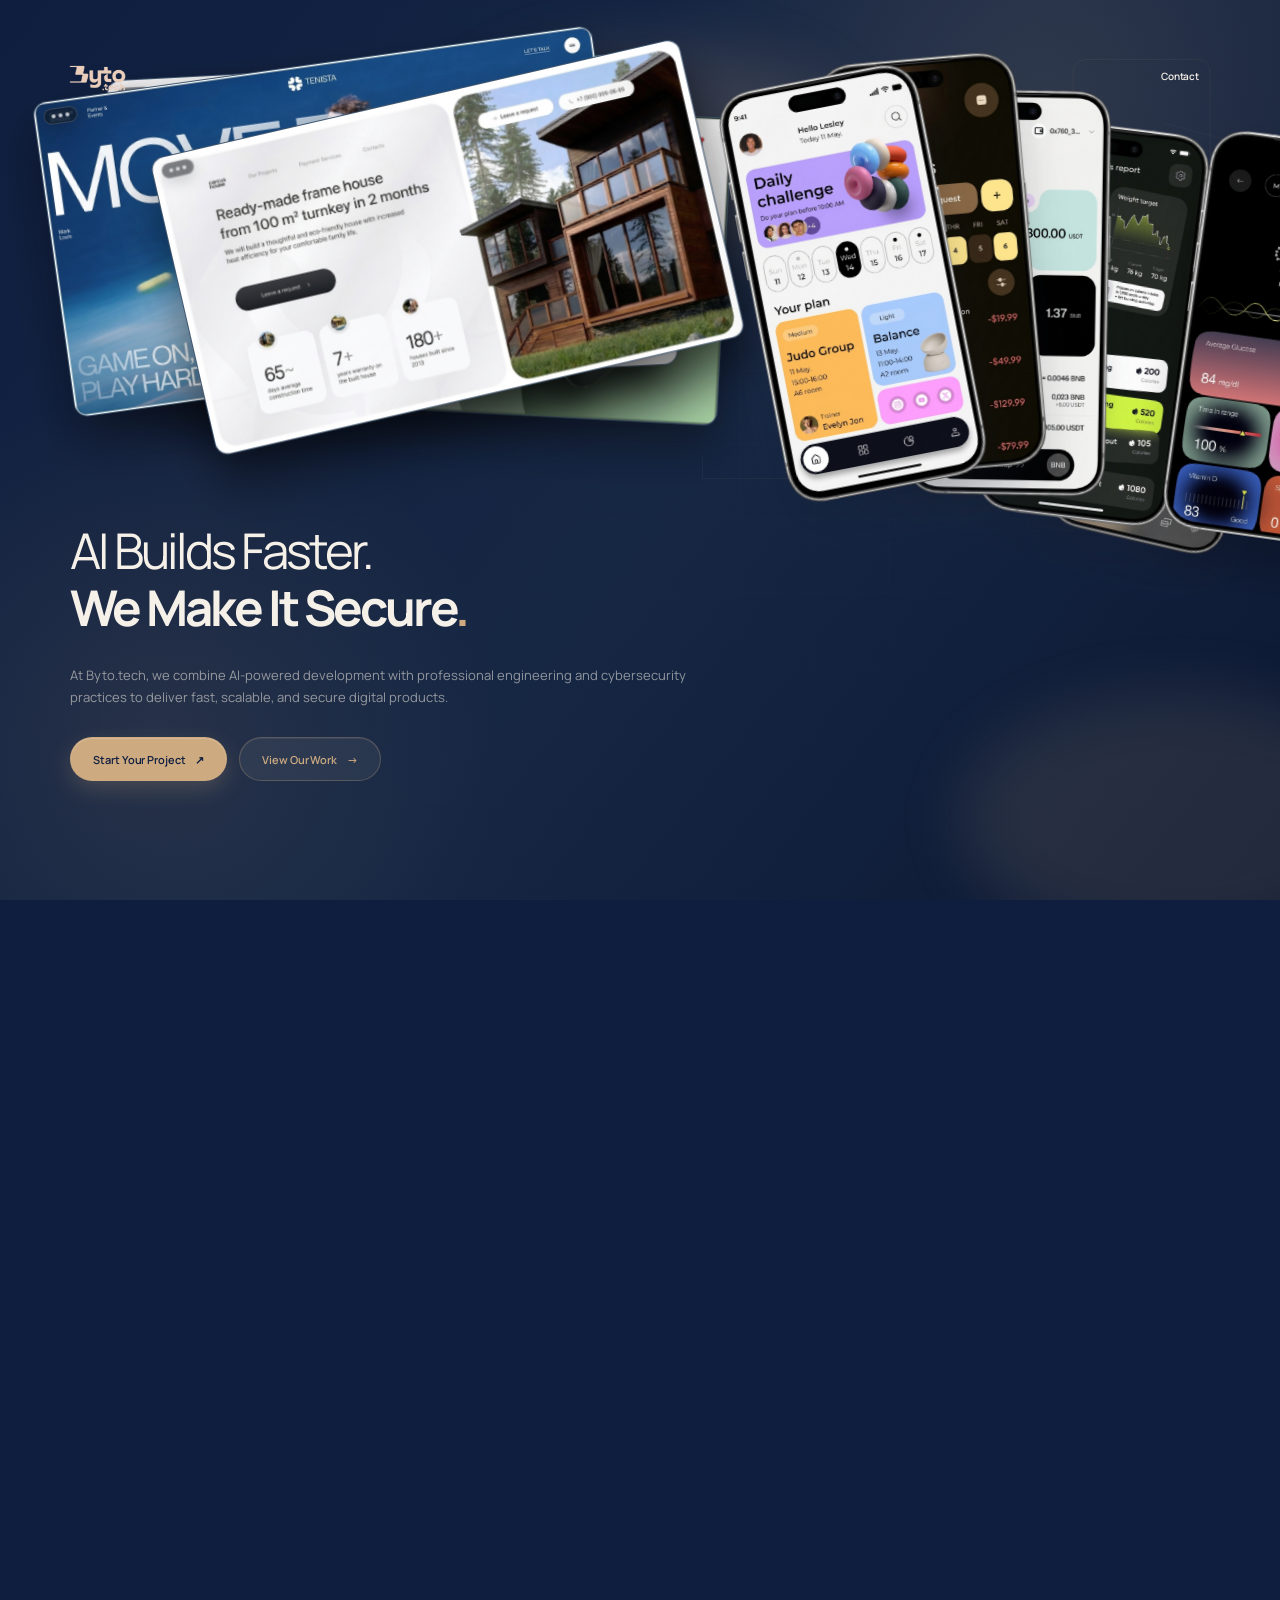
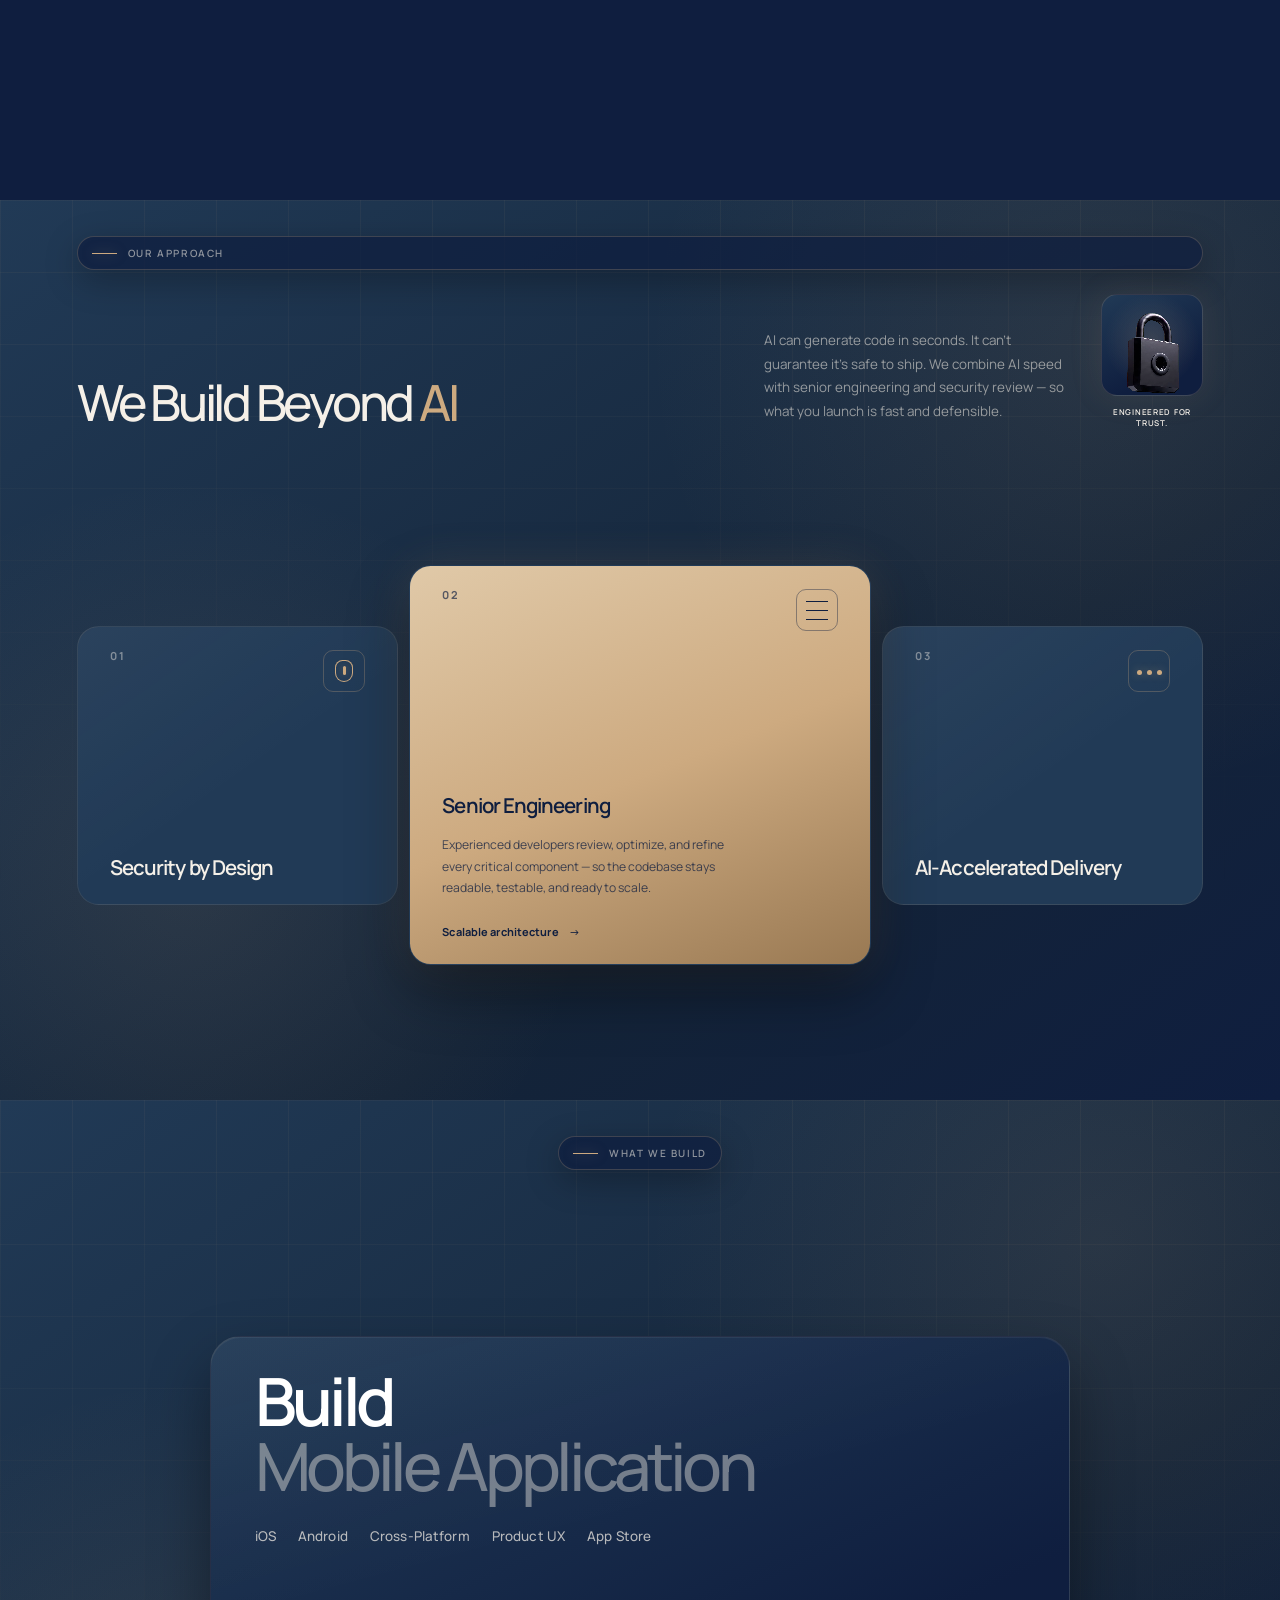
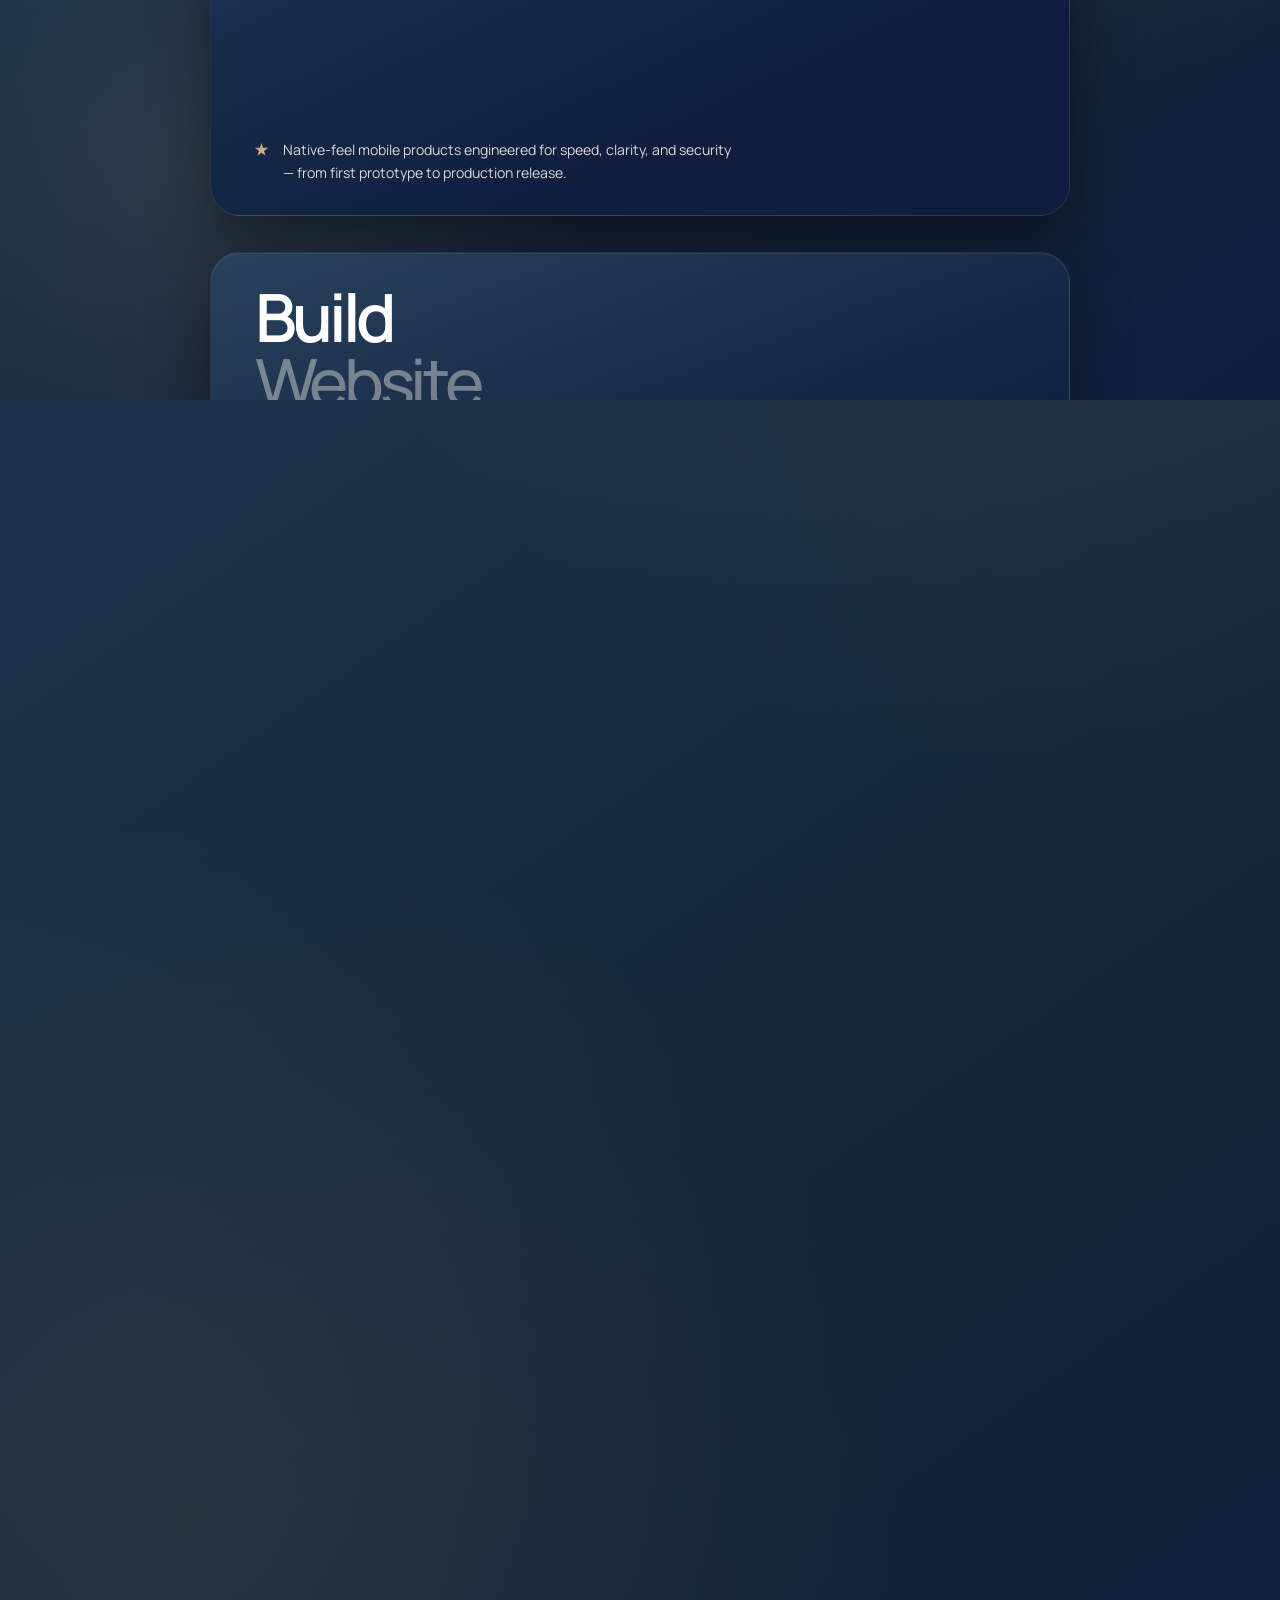
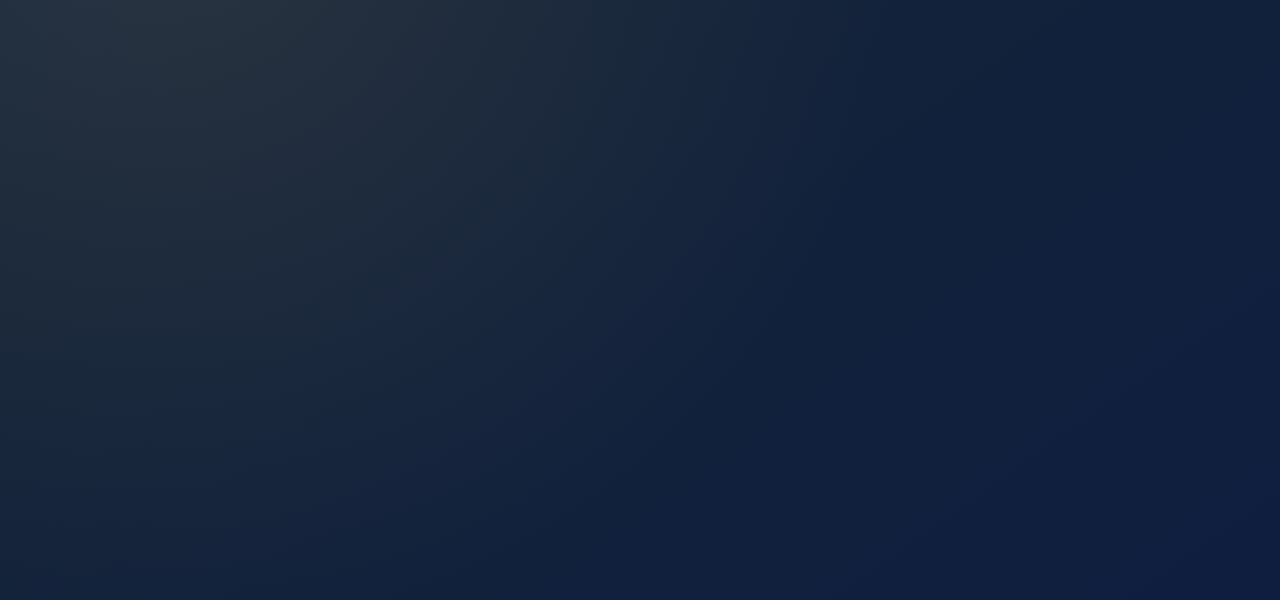
==== commit f36e986d: "Refactor index.html to enhance structure by replacing old asset paths with a new organized directory" ====
--- a/index.html
+++ b/index.html
@@ -18,12 +18,15 @@
       href="https://fonts.googleapis.com/css2?family=Manrope:wght@400;500;600;700&display=swap"
       rel="stylesheet"
     />
-    <link rel="stylesheet" href="styles.css" />
-    <link rel="preload" as="image" href="assets/logo-parts/B.png" />
-    <link rel="preload" as="image" href="assets/logo-parts/Y.png" />
-    <link rel="preload" as="image" href="assets/logo-parts/T.png" />
-    <link rel="preload" as="image" href="assets/logo-parts/O.png" />
-    <link rel="preload" as="image" href="assets/logo-parts/tech.png" />
+    <link rel="stylesheet" href="css/base.css" />
+    <link rel="stylesheet" href="css/layout.css" />
+    <link rel="stylesheet" href="css/components.css" />
+    <link rel="stylesheet" href="css/pages/home.css" />
+    <link rel="preload" as="image" href="assets/images/brand/logo-parts/B.png" />
+    <link rel="preload" as="image" href="assets/images/brand/logo-parts/Y.png" />
+    <link rel="preload" as="image" href="assets/images/brand/logo-parts/T.png" />
+    <link rel="preload" as="image" href="assets/images/brand/logo-parts/O.png" />
+    <link rel="preload" as="image" href="assets/images/brand/logo-parts/tech.png" />
   </head>
   <body>
     <div class="logo-intro" aria-hidden="true">
@@ -31,14 +34,14 @@
         <div class="logo-intro-byto">
           <img
             class="logo-part logo-part-b"
-            src="assets/logo-parts/B.png"
+            src="assets/images/brand/logo-parts/B.png"
             alt=""
             width="272"
             height="396"
           />
           <img
             class="logo-part logo-part-y"
-            src="assets/logo-parts/Y.png"
+            src="assets/images/brand/logo-parts/Y.png"
             alt=""
             width="172"
             height="396"
@@ -47,14 +50,14 @@
             <div class="logo-intro-to">
               <img
                 class="logo-part logo-part-t"
-                src="assets/logo-parts/T.png"
+                src="assets/images/brand/logo-parts/T.png"
                 alt=""
                 width="147"
                 height="275"
               />
               <img
                 class="logo-part logo-part-o"
-                src="assets/logo-parts/O.png"
+                src="assets/images/brand/logo-parts/O.png"
                 alt=""
                 width="194"
                 height="270"
@@ -62,7 +65,7 @@
             </div>
             <img
               class="logo-part logo-part-tech"
-              src="assets/logo-parts/tech.png"
+              src="assets/images/brand/logo-parts/tech.png"
               alt=""
               width="339"
               height="124"
@@ -78,7 +81,7 @@
           <a class="brand" href="#" aria-label="Byto.tech home">
             <img
               class="brand-logo"
-              src="assets/byto-logo.png"
+              src="assets/images/brand/byto-logo.png"
               alt=""
               width="840"
               height="396"
@@ -101,28 +104,28 @@
             <figure class="website-shot website-house">
               <span class="browser-bar"><i></i><i></i><i></i></span>
               <img
-                src="assets/website/Screenshot_2026-08-05_at_9.21.00_pm.png_202608052128.jpeg"
+                src="assets/images/projects/websites/Screenshot_2026-08-05_at_9.21.00_pm.png_202608052128.jpeg"
                 alt=""
               />
             </figure>
             <figure class="website-shot website-tennis">
               <span class="browser-bar"><i></i><i></i><i></i></span>
               <img
-                src="assets/website/Screenshot_2026-08-05_at_9.22.42_pm.png_202608052130.jpeg"
+                src="assets/images/projects/websites/Screenshot_2026-08-05_at_9.22.42_pm.png_202608052130.jpeg"
                 alt=""
               />
             </figure>
             <figure class="website-shot website-studio">
               <span class="browser-bar"><i></i><i></i><i></i></span>
               <img
-                src="assets/website/Screenshot_2026-08-05_at_9.23.11_pm.png_202608052129.jpeg"
+                src="assets/images/projects/websites/Screenshot_2026-08-05_at_9.23.11_pm.png_202608052129.jpeg"
                 alt=""
               />
             </figure>
             <figure class="website-shot website-audio">
               <span class="browser-bar"><i></i><i></i><i></i></span>
               <img
-                src="assets/website/Screenshot_2026-08-05_at_9.24.02_pm.png_202608052130.jpeg"
+                src="assets/images/projects/websites/Screenshot_2026-08-05_at_9.24.02_pm.png_202608052130.jpeg"
                 alt=""
               />
             </figure>
@@ -131,32 +134,32 @@
           <div class="phone-stack">
           <img
             class="phone-shot shot-health"
-              src="assets/app/Place_UI_into_iPhone_mockup_202608052024-Photoroom.png"
+              src="assets/images/projects/apps/Place_UI_into_iPhone_mockup_202608052024-Photoroom.png"
             alt=""
           />
           <img
             class="phone-shot shot-fitness"
-              src="assets/app/Place_UI_into_iPhone_mockup_202608052024%20(1)-Photoroom.png"
+              src="assets/images/projects/apps/Place_UI_into_iPhone_mockup_202608052024%20(1)-Photoroom.png"
             alt=""
           />
           <img
             class="phone-shot shot-finance"
-              src="assets/app/Place_UI_into_iPhone_mockup_202608052024%20(2)-Photoroom.png"
+              src="assets/images/projects/apps/Place_UI_into_iPhone_mockup_202608052024%20(2)-Photoroom.png"
             alt=""
           />
           <img
             class="phone-shot shot-swap"
-            src="assets/app/Place_UI_into_iPhone_mockup_202608052023-Photoroom.png"
+            src="assets/images/projects/apps/Place_UI_into_iPhone_mockup_202608052023-Photoroom.png"
             alt=""
           />
           <img
             class="phone-shot shot-report"
-            src="assets/app/Place_UI_into_iPhone_mockup_202608052020-Photoroom.png"
+            src="assets/images/projects/apps/Place_UI_into_iPhone_mockup_202608052020-Photoroom.png"
             alt=""
           />
           <img
             class="phone-shot shot-security"
-            src="assets/app/Place_UI_into_iPhone_mockup_202608052025-Photoroom.png"
+            src="assets/images/projects/apps/Place_UI_into_iPhone_mockup_202608052025-Photoroom.png"
             alt=""
           />
           </div>
@@ -206,7 +209,7 @@
             <figure class="problem-visual">
               <div class="problem-orbit" aria-hidden="true"></div>
               <video autoplay muted loop playsinline aria-label="A padlock springing open">
-                <source src="assets/vid/lock-transparent.webm" type="video/webm" />
+                <source src="assets/videos/lock-transparent.webm" type="video/webm" />
               </video>
               <span class="problem-alert" aria-hidden="true">
                 <i></i> Unlocked in production
@@ -264,7 +267,7 @@
                   data-playback="reverse"
                   aria-label="A padlock closing"
                 >
-                  <source src="assets/vid/lock-transparent.webm" type="video/webm" />
+                  <source src="assets/videos/lock-transparent.webm" type="video/webm" />
                 </video>
                 <figcaption>Engineered for trust.</figcaption>
               </figure>
@@ -413,6 +416,7 @@
       </section>
     </main>
 
-    <script src="script.js"></script>
+    <script src="js/main.js"></script>
+    <script src="js/home.js"></script>
   </body>
 </html>
--- a/css/base.css
+++ b/css/base.css
@@ -0,0 +1,98 @@
+:root {
+  /* Foundations — Byto.Tech Palette 3 (Blue & Gold) */
+  --color-navy: #0f1e3f;
+  --color-steel: #213a56;
+  --color-gold: #cdaa80;
+  --color-bronze: #997953;
+  --color-offwhite: #f5f0e8;
+  --color-white: #ffffff;
+
+  /* Semantic — Dark mode defaults */
+  --bg-page: var(--color-navy);
+  --bg-surface: var(--color-steel);
+  --bg-elevated: #274563;
+  --text-primary: var(--color-offwhite);
+  --text-secondary: var(--color-gold);
+  --text-muted: rgba(245, 240, 232, 0.55);
+  --accent: var(--color-gold);
+  --accent-hover: var(--color-bronze);
+  --border: rgba(205, 170, 128, 0.12);
+  --border-strong: rgba(205, 170, 128, 0.30);
+  --focus-ring: rgba(205, 170, 128, 0.45);
+
+  /* Buttons */
+  --btn-primary-bg: var(--color-gold);
+  --btn-primary-text: var(--color-navy);
+  --btn-primary-hover: var(--color-bronze);
+  --btn-secondary-bg: transparent;
+  --btn-secondary-border: rgba(205, 170, 128, 0.30);
+  --btn-secondary-text: var(--color-gold);
+  --btn-dark-bg: var(--color-navy);
+  --btn-dark-text: var(--color-gold);
+  --btn-outline-border: var(--color-bronze);
+  --btn-outline-text: var(--color-bronze);
+
+  /* Legacy aliases mapped to palette */
+  --ink: var(--text-primary);
+  --muted: var(--text-muted);
+  --paper: var(--bg-surface);
+  --page: var(--bg-page);
+  --blue: var(--color-steel);
+  --pink: var(--color-bronze);
+  --orange: var(--color-gold);
+  --warn: var(--color-bronze);
+  --ease-out: cubic-bezier(0.16, 1, 0.3, 1);
+}
+
+/* Light mode */
+[data-theme="light"],
+.light {
+  --bg-page: var(--color-offwhite);
+  --bg-surface: var(--color-white);
+  --bg-elevated: var(--color-white);
+  --text-primary: var(--color-navy);
+  --text-secondary: var(--color-steel);
+  --text-muted: rgba(15, 30, 63, 0.55);
+  --accent: var(--color-gold);
+  --accent-hover: var(--color-bronze);
+  --border: rgba(15, 30, 63, 0.10);
+  --border-strong: var(--color-bronze);
+  --focus-ring: rgba(15, 30, 63, 0.25);
+
+  --btn-primary-bg: var(--color-gold);
+  --btn-primary-text: var(--color-navy);
+  --btn-primary-hover: var(--color-bronze);
+  --btn-dark-bg: var(--color-navy);
+  --btn-dark-text: var(--color-gold);
+  --btn-outline-border: var(--color-bronze);
+  --btn-outline-text: var(--color-bronze);
+
+  --ink: var(--text-primary);
+  --muted: var(--text-muted);
+  --paper: var(--bg-surface);
+  --page: var(--bg-page);
+  --blue: var(--color-steel);
+  --pink: var(--color-bronze);
+  --orange: var(--color-gold);
+  --warn: var(--color-bronze);
+}
+
+* {
+  box-sizing: border-box;
+}
+
+html {
+  /* Slide snaps are driven in JS; CSS smooth scroll fights those animations. */
+  scroll-behavior: auto;
+}
+
+
+body {
+  margin: 0;
+  min-width: 320px;
+  color: var(--ink);
+  background: var(--page);
+  font-family: "Manrope", "Helvetica Neue", Arial, sans-serif;
+  -webkit-font-smoothing: antialiased;
+  overflow-x: clip;
+}
--- a/css/layout.css
+++ b/css/layout.css
@@ -0,0 +1,4 @@
+/* Shared layout primitives.
+   Current page-specific layout still lives in pages/home.css so the
+   existing cascade and motion timing stay identical. Move shared nav /
+   stage / footer rules here when contact and projects pages land. */
--- a/css/components.css
+++ b/css/components.css
@@ -0,0 +1,3 @@
+/* Shared UI components (buttons, form controls, cards).
+   Current component rules remain in pages/home.css to preserve the
+   exact visual cascade. Extract shared pieces here as new pages appear. */
--- a/css/pages/home.css
+++ b/css/pages/home.css
@@ -0,0 +1,3430 @@
+
+.logo-intro {
+  --logo-h: min(24vw, 156px);
+  position: fixed;
+  inset: 0;
+  z-index: 1000;
+  display: grid;
+  background: var(--color-steel);
+  pointer-events: none;
+  place-items: center;
+  will-change: transform;
+  animation: logo-intro-rise 0.9s 2.85s cubic-bezier(0.76, 0, 0.24, 1) forwards;
+}
+
+.intro-playing {
+  overflow: hidden;
+}
+
+.intro-playing:not(.intro-ready) .logo-intro,
+.intro-playing:not(.intro-ready) .logo-intro *,
+.intro-playing:not(.intro-ready) .stage {
+  animation-play-state: paused !important;
+}
+
+.intro-playing .stage {
+  position: relative;
+  z-index: 1001;
+  transform: translateY(100vh);
+  will-change: transform;
+  animation: logo-stage-rise 0.9s 2.85s cubic-bezier(0.76, 0, 0.24, 1) forwards;
+}
+
+.intro-playing .hero,
+.intro-playing .hero *,
+.intro-playing .hero::before,
+.intro-playing .hero::after,
+.intro-playing .hero *::before,
+.intro-playing .hero *::after {
+  animation-play-state: paused !important;
+}
+
+.logo-intro-lockup {
+  display: grid;
+  place-items: center;
+  animation: logo-lockup-settle 0.7s 1.55s var(--ease-out) both;
+}
+
+.logo-intro-byto {
+  display: flex;
+  align-items: flex-start;
+  gap: 0;
+}
+
+.logo-intro-tail {
+  display: flex;
+  flex-direction: column;
+  align-items: flex-end;
+  gap: calc(var(--logo-h) * 0.045);
+}
+
+.logo-intro-to {
+  display: flex;
+  align-items: flex-start;
+}
+
+.logo-part {
+  display: block;
+  width: auto;
+  flex: none;
+  user-select: none;
+  -webkit-user-drag: none;
+  will-change: transform, opacity, filter;
+}
+
+.logo-part-b {
+  height: var(--logo-h);
+  margin-right: calc(var(--logo-h) * 0.06);
+  opacity: 0;
+  filter: blur(8px);
+  transform: translate3d(-42px, 0, 0) scale(0.88);
+  animation: logo-part-from-left 0.78s 0.12s var(--ease-out) forwards;
+}
+
+.logo-part-y {
+  height: var(--logo-h);
+  margin-right: calc(var(--logo-h) * -0.08);
+  opacity: 0;
+  filter: blur(8px);
+  transform: translate3d(0, -36px, 0) scale(0.9);
+  animation: logo-part-from-top 0.72s 0.34s var(--ease-out) forwards;
+}
+
+.logo-part-t {
+  height: calc(var(--logo-h) * 0.695);
+  margin-right: calc(var(--logo-h) * -0.01);
+  opacity: 0;
+  filter: blur(8px);
+  transform: translate3d(0, 28px, 0) rotate(-8deg) scale(0.9);
+  animation: logo-part-from-tilt 0.72s 0.52s var(--ease-out) forwards;
+}
+
+.logo-part-o {
+  height: calc(var(--logo-h) * 0.682);
+  opacity: 0;
+  filter: blur(8px);
+  transform: scale(0.55);
+  animation: logo-part-pop 0.7s 0.7s var(--ease-out) forwards;
+}
+
+.logo-part-tech {
+  height: calc(var(--logo-h) * 0.313);
+  margin-right: calc(var(--logo-h) * 0.02);
+  opacity: 0;
+  filter: blur(6px);
+  transform: translate3d(0, 22px, 0) scale(0.94);
+  animation: logo-part-from-bottom 0.68s 0.96s var(--ease-out) forwards;
+}
+
+@keyframes logo-part-from-left {
+  0% {
+    opacity: 0;
+    filter: blur(8px);
+    transform: translate3d(-42px, 0, 0) scale(0.88);
+  }
+  68% {
+    opacity: 1;
+    filter: blur(0);
+    transform: translate3d(5px, 0, 0) scale(1.03);
+  }
+  100% {
+    opacity: 1;
+    filter: blur(0);
+    transform: translate3d(0, 0, 0) scale(1);
+  }
+}
+
+@keyframes logo-part-from-top {
+  0% {
+    opacity: 0;
+    filter: blur(8px);
+    transform: translate3d(0, -36px, 0) scale(0.9);
+  }
+  68% {
+    opacity: 1;
+    filter: blur(0);
+    transform: translate3d(0, 4px, 0) scale(1.03);
+  }
+  100% {
+    opacity: 1;
+    filter: blur(0);
+    transform: translate3d(0, 0, 0) scale(1);
+  }
+}
+
+@keyframes logo-part-from-tilt {
+  0% {
+    opacity: 0;
+    filter: blur(8px);
+    transform: translate3d(0, 28px, 0) rotate(-8deg) scale(0.9);
+  }
+  70% {
+    opacity: 1;
+    filter: blur(0);
+    transform: translate3d(0, -3px, 0) rotate(1.5deg) scale(1.03);
+  }
+  100% {
+    opacity: 1;
+    filter: blur(0);
+    transform: translate3d(0, 0, 0) rotate(0deg) scale(1);
+  }
+}
+
+@keyframes logo-part-pop {
+  0% {
+    opacity: 0;
+    filter: blur(8px);
+    transform: scale(0.55);
+  }
+  68% {
+    opacity: 1;
+    filter: blur(0);
+    transform: scale(1.08);
+  }
+  100% {
+    opacity: 1;
+    filter: blur(0);
+    transform: scale(1);
+  }
+}
+
+@keyframes logo-part-from-bottom {
+  0% {
+    opacity: 0;
+    filter: blur(6px);
+    transform: translate3d(0, 22px, 0) scale(0.94);
+  }
+  70% {
+    opacity: 1;
+    filter: blur(0);
+    transform: translate3d(0, -3px, 0) scale(1.02);
+  }
+  100% {
+    opacity: 1;
+    filter: blur(0);
+    transform: translate3d(0, 0, 0) scale(1);
+  }
+}
+
+@keyframes logo-lockup-settle {
+  0% { transform: scale(1); }
+  45% { transform: scale(1.025); }
+  100% { transform: scale(1); }
+}
+
+@keyframes logo-intro-rise {
+  to { transform: translateY(-100vh); }
+}
+
+@keyframes logo-stage-rise {
+  to { transform: translateY(0); }
+}
+
+a {
+  color: inherit;
+  text-decoration: none;
+}
+
+.stage {
+  display: flex;
+  flex-direction: column;
+  gap: clamp(100px, 12vw, 190px);
+  align-items: center;
+  min-height: 100svh;
+  padding: 0 clamp(14px, 3.4vw, 52px) 0;
+}
+
+.visually-hidden {
+  position: absolute;
+  width: 1px;
+  height: 1px;
+  padding: 0;
+  margin: -1px;
+  overflow: hidden;
+  clip: rect(0, 0, 0, 0);
+  white-space: nowrap;
+  border: 0;
+}
+
+.hero {
+  position: relative;
+  width: 100vw;
+  min-height: 100svh;
+  overflow: hidden;
+  background:
+    radial-gradient(circle at 82% 12%, rgba(205, 170, 128, 0.14), transparent 31%),
+    radial-gradient(circle at 12% 82%, rgba(205, 170, 128, 0.10), transparent 26%),
+    linear-gradient(128deg, #0f1e3f 0%, #162744 53%, #0c1833 100%);
+  box-shadow: 0 34px 85px rgba(0, 0, 0, 0.36);
+  opacity: 0;
+  transform: scale(0.94);
+  transform-origin: 50% 50%;
+  animation: page-in 1.05s 0.05s var(--ease-out) forwards;
+}
+
+.hero::after {
+  position: absolute;
+  inset: 0;
+  z-index: 30;
+  background: #0f1e3f;
+  content: "";
+  pointer-events: none;
+  animation: veil-away 0.9s 0.08s var(--ease-out) forwards;
+}
+
+.nav {
+  position: absolute;
+  top: 6.8%;
+  right: 5.4%;
+  left: 5.3%;
+  z-index: 20;
+  display: flex;
+  align-items: center;
+  justify-content: space-between;
+  font-size: 12px;
+  font-weight: 600;
+}
+
+.brand,
+.waitlist {
+  opacity: 0;
+  transform: translateY(-12px);
+  animation: nav-in 0.8s 0.35s var(--ease-out) forwards;
+}
+
+.brand {
+  display: flex;
+  align-items: center;
+  line-height: 0;
+}
+
+.brand-logo {
+  display: block;
+  width: auto;
+  height: 28px;
+}
+
+.waitlist {
+  padding: 8px 12px;
+  font-size: 10px;
+  letter-spacing: -0.02em;
+}
+
+.waitlist::after {
+  display: block;
+  width: 0;
+  height: 1px;
+  margin-top: 3px;
+  background: currentColor;
+  content: "";
+  transition: width 0.35s var(--ease-out);
+}
+
+.waitlist:hover::after {
+  width: 100%;
+}
+
+.ambient {
+  position: absolute;
+  z-index: 0;
+  border-radius: 50%;
+  filter: blur(30px);
+  opacity: 0;
+  animation: ambient-in 1.4s 0.9s ease forwards;
+}
+
+.ambient-one {
+  top: 5%;
+  left: 35%;
+  width: 32%;
+  height: 24%;
+  background: rgba(205, 170, 128, 0.16);
+}
+
+.ambient-two {
+  right: -9%;
+  bottom: -5%;
+  width: 34%;
+  height: 28%;
+  background: rgba(205, 170, 128, 0.12);
+}
+
+.circuit-grid {
+  position: absolute;
+  inset: 0;
+  z-index: 0;
+  overflow: hidden;
+  opacity: 0.27;
+  background-image:
+    linear-gradient(rgba(205, 170, 128, 0.08) 1px, transparent 1px),
+    linear-gradient(90deg, rgba(205, 170, 128, 0.08) 1px, transparent 1px);
+  background-size: 74px 74px;
+  mask-image: radial-gradient(circle at 62% 44%, black, transparent 72%);
+}
+
+.circuit-grid::before,
+.circuit-grid::after {
+  position: absolute;
+  border: solid rgba(205, 170, 128, 0.28);
+  border-width: 1px 1px 0 0;
+  content: "";
+}
+
+.circuit-grid::before {
+  top: 18%;
+  right: 4%;
+  width: 41%;
+  height: 35%;
+  box-shadow:
+    74px 74px 0 -73px rgba(205, 170, 128, 0.3),
+    -148px 148px 0 -147px rgba(205, 170, 128, 0.28);
+}
+
+.circuit-grid::after {
+  bottom: 11%;
+  left: 8%;
+  width: 27%;
+  height: 21%;
+  transform: rotate(180deg);
+}
+
+.outline-card {
+  position: absolute;
+  top: 11%;
+  right: 2.3%;
+  width: 17%;
+  aspect-ratio: 1.58;
+  border: 1px solid rgba(205, 170, 128, 0.08);
+  border-radius: 13px;
+  transform: rotate(90deg);
+}
+
+.outline-card::before,
+.outline-card::after {
+  position: absolute;
+  top: 28%;
+  right: -30%;
+  width: 65%;
+  border-top: 1px solid rgba(205, 170, 128, 0.08);
+  content: "";
+}
+
+.outline-card::after {
+  top: 68%;
+  right: -42%;
+  width: 90%;
+}
+
+.speed-lines {
+  position: absolute;
+  top: 14%;
+  right: -2%;
+  width: 12%;
+  opacity: 0.16;
+  transform: rotate(15deg);
+}
+
+.speed-lines i {
+  display: block;
+  width: 100%;
+  margin: 15px 0;
+  border-top: 1px solid rgba(205, 170, 128, 0.30);
+}
+
+.speed-lines i:nth-child(2) {
+  width: 70%;
+  margin-left: 30%;
+}
+
+.speed-lines i:nth-child(3) {
+  width: 85%;
+  margin-left: 15%;
+}
+
+.speed-lines i:nth-child(4) {
+  width: 55%;
+  margin-left: 45%;
+}
+
+.card-scene {
+  position: absolute;
+  z-index: 7;
+  top: 4.8%;
+  left: 23%;
+  width: 64%;
+  height: 57%;
+  filter: drop-shadow(0 24px 22px rgba(15, 30, 63, 0.18));
+  pointer-events: none;
+}
+
+.wallet-card {
+  position: absolute;
+  width: 47%;
+  aspect-ratio: 1.64;
+  overflow: hidden;
+  border-radius: clamp(12px, 1.45vw, 25px);
+  box-shadow:
+    0 23px 32px rgba(15, 30, 63, 0.14),
+    0 3px 8px rgba(15, 30, 63, 0.10);
+  opacity: 0;
+  transform: translate3d(55vw, -28vh, 0) rotate(24deg) scale(0.78);
+  will-change: transform, filter, opacity;
+}
+
+.card-back {
+  z-index: 5;
+  top: -2%;
+  left: 2%;
+  color: #0f1e3f;
+  background:
+    linear-gradient(123deg, transparent 0 69%, rgba(153, 121, 83, 0.85) 69% 72%, transparent 72%),
+    linear-gradient(150deg, #f5f0e8 0 37%, #d8b892 37% 45%, #997953 45% 51%, #213a56 51% 56%, #ffffff 56%);
+  transform-origin: 40% 50%;
+  animation: card-back-in 1.35s 0.28s var(--ease-out) forwards;
+}
+
+.back-grid {
+  position: absolute;
+  inset: 15% 38% 31% 2%;
+  background-image:
+    linear-gradient(rgba(255, 255, 255, 0.52) 2px, transparent 2px),
+    linear-gradient(90deg, rgba(255, 255, 255, 0.52) 2px, transparent 2px);
+  background-size: 26% 34%;
+  transform: skewY(-1deg);
+}
+
+.back-grid::after {
+  position: absolute;
+  right: -26%;
+  bottom: -35%;
+  width: 54%;
+  height: 65%;
+  background: repeating-linear-gradient(90deg, #cdaa80 0 2px, transparent 2px 5px);
+  content: "";
+  transform: rotate(-16deg);
+}
+
+.pearl {
+  position: absolute;
+  border: 1px solid rgba(255, 255, 255, 0.72);
+  border-radius: 50%;
+  background: radial-gradient(circle at 35% 28%, #fff 0, #e8d5bc 25%, #997953 53%, #f5f0e8 74%, #213a56 100%);
+  box-shadow:
+    inset -9px -8px 14px rgba(15, 30, 63, 0.22),
+    0 7px 10px rgba(15, 30, 63, 0.2);
+}
+
+.pearl-a {
+  top: 7%;
+  right: 19%;
+  width: 14%;
+  aspect-ratio: 1;
+}
+
+.pearl-b {
+  top: -8%;
+  right: 6%;
+  width: 9%;
+  aspect-ratio: 1;
+}
+
+.card-owner,
+.card-kind {
+  position: absolute;
+  bottom: 8%;
+  left: 10%;
+  font-size: clamp(7px, 0.72vw, 12px);
+  font-weight: 700;
+}
+
+.card-kind {
+  bottom: 3.5%;
+  color: #213a56;
+  font-size: clamp(6px, 0.6vw, 10px);
+  font-weight: 500;
+}
+
+.card-number {
+  position: absolute;
+  right: 3%;
+  bottom: -4%;
+  color: rgba(245, 240, 232, 0.2);
+  font-size: clamp(45px, 7vw, 110px);
+  font-weight: 500;
+  letter-spacing: -0.1em;
+  line-height: 1;
+  -webkit-text-stroke: 1px rgba(15, 30, 63, 0.28);
+}
+
+.card-purple {
+  z-index: 4;
+  top: 26%;
+  left: 21%;
+  background:
+    radial-gradient(circle at 70% 25%, #997953 0 5%, transparent 25%),
+    linear-gradient(135deg, #0f1e3f, #274563 42%, #0f1e3f 70%, #997953);
+  transform-origin: 45% 50%;
+  animation: card-purple-in 1.42s 0.42s var(--ease-out) forwards;
+}
+
+.mini-label {
+  position: absolute;
+  z-index: 4;
+  top: 6%;
+  right: 8%;
+  color: white;
+  font-size: clamp(5px, 0.44vw, 8px);
+  font-weight: 700;
+  line-height: 1.05;
+  transform: rotate(4deg);
+}
+
+.orb {
+  position: absolute;
+  z-index: 2;
+  border-radius: 50%;
+  background: radial-gradient(circle at 35% 30%, #e0c9a8 0, #997953 25%, #997953 57%, #0f1e3f 79%);
+  box-shadow:
+    inset -11px -10px 17px rgba(15, 30, 63, 0.45),
+    inset 7px 8px 15px rgba(205, 170, 128, 0.35);
+}
+
+.orb-one {
+  top: 18%;
+  left: 48%;
+  width: 27%;
+  aspect-ratio: 1;
+}
+
+.orb-two {
+  top: 38%;
+  left: 31%;
+  width: 34%;
+  aspect-ratio: 1;
+}
+
+.orb-three {
+  top: 18%;
+  right: -5%;
+  width: 38%;
+  aspect-ratio: 1;
+}
+
+.purple-wave {
+  position: absolute;
+  right: -10%;
+  bottom: -58%;
+  left: -10%;
+  height: 100%;
+  border: 3px solid rgba(205, 170, 128, 0.45);
+  border-radius: 50%;
+  transform: rotate(-12deg);
+}
+
+.card-white {
+  z-index: 3;
+  top: 19%;
+  left: 36%;
+  background:
+    radial-gradient(circle at 45% 75%, rgba(205, 170, 128, 0.14), transparent 23%),
+    #f5f0e8;
+  transform-origin: 50% 50%;
+  animation: card-white-in 1.48s 0.51s var(--ease-out) forwards;
+}
+
+.vertical-name,
+.vertical-kind {
+  position: absolute;
+  top: 8%;
+  right: 10%;
+  font-size: clamp(7px, 0.72vw, 12px);
+  font-weight: 700;
+}
+
+.vertical-kind {
+  top: 13%;
+  color: #213a56;
+  font-size: clamp(6px, 0.58vw, 10px);
+  font-weight: 500;
+}
+
+.digits {
+  position: absolute;
+  top: 41%;
+  right: 11%;
+  font-size: clamp(10px, 1.05vw, 17px);
+  font-weight: 500;
+  line-height: 1.2;
+}
+
+.digits b {
+  font-weight: 700;
+}
+
+.date {
+  position: absolute;
+  right: 10%;
+  bottom: 8%;
+  color: rgba(15, 30, 63, 0.45);
+  font-size: clamp(5px, 0.5vw, 9px);
+}
+
+.soft-sphere {
+  position: absolute;
+  bottom: -20%;
+  left: 12%;
+  width: 35%;
+  aspect-ratio: 1;
+  border-radius: 50%;
+  background: radial-gradient(circle at 38% 28%, #fff, #e0c9a8 48%, #997953 100%);
+  filter: blur(1px);
+  opacity: 0.72;
+}
+
+.card-color {
+  z-index: 2;
+  top: 48%;
+  left: 37%;
+  background:
+    linear-gradient(90deg, transparent 0 75%, #997953 75%),
+    #f5f0e8;
+  transform-origin: 56% 50%;
+  animation: card-color-in 1.52s 0.61s var(--ease-out) forwards;
+}
+
+.contactless {
+  position: absolute;
+  top: 13%;
+  right: 8%;
+  color: rgba(15, 30, 63, 0.40);
+  font-size: clamp(7px, 0.8vw, 13px);
+  font-weight: 400;
+  letter-spacing: -0.2em;
+  transform: rotate(90deg);
+}
+
+.color-block {
+  position: absolute;
+  bottom: 0;
+}
+
+.block-one {
+  left: 0;
+  width: 31%;
+  height: 41%;
+  background: linear-gradient(135deg, #0f1e3f, #274563);
+}
+
+.block-two {
+  left: 31%;
+  width: 28%;
+  height: 57%;
+  background: linear-gradient(135deg, #997953, #cdaa80);
+}
+
+.block-three {
+  left: 59%;
+  width: 27%;
+  height: 49%;
+  background: linear-gradient(135deg, #cdaa80, #213a56);
+}
+
+.block-four {
+  right: 0;
+  width: 14%;
+  height: 68%;
+  background: linear-gradient(#fff 0 45%, #213a56 45%);
+}
+
+.color-notch {
+  position: absolute;
+  bottom: -1%;
+  left: 35%;
+  width: 16%;
+  height: 18%;
+  border-radius: 50% 50% 0 0;
+  background: #f5f0e8;
+}
+
+.card-blue {
+  z-index: 1;
+  top: 54%;
+  left: 55%;
+  background: linear-gradient(140deg, #cdaa80, #213a56 51%, #0f1e3f);
+  transform-origin: 60% 50%;
+  animation: card-blue-in 1.56s 0.69s var(--ease-out) forwards;
+}
+
+.blue-plane {
+  position: absolute;
+  background: linear-gradient(135deg, #cdaa80, #213a56);
+  box-shadow: 0 10px 18px rgba(15, 30, 63, 0.30);
+  transform: skewX(-28deg) rotate(-12deg);
+}
+
+.plane-one {
+  top: 9%;
+  right: -6%;
+  width: 68%;
+  height: 28%;
+}
+
+.plane-two {
+  top: 35%;
+  right: 8%;
+  width: 78%;
+  height: 25%;
+}
+
+.plane-three {
+  right: -6%;
+  bottom: 4%;
+  width: 83%;
+  height: 24%;
+}
+
+.card-blue span {
+  position: absolute;
+  bottom: 8%;
+  left: 8%;
+  color: rgba(255, 255, 255, 0.75);
+  font-size: 7px;
+  letter-spacing: 0.2em;
+}
+
+.hero-copy {
+  position: absolute;
+  z-index: 11;
+  top: 58%;
+  left: 5.5%;
+  width: 56%;
+}
+
+.eyebrow {
+  display: flex;
+  gap: 13px;
+  align-items: center;
+  margin-bottom: clamp(22px, 3vw, 42px);
+  color: rgba(245, 240, 232, 0.55);
+  font-size: clamp(6px, 0.52vw, 9px);
+  font-weight: 500;
+}
+
+.spark {
+  color: var(--accent);
+  font-size: 13px;
+}
+
+.eyebrow-rule {
+  width: clamp(17px, 2vw, 32px);
+  border-top: 1px solid #997953;
+}
+
+.reveal-up {
+  opacity: 0;
+  transform: translateY(16px);
+  animation: copy-up 0.7s 1.03s var(--ease-out) forwards;
+}
+
+h1 {
+  margin: 0;
+  font-size: clamp(33px, 3.85vw, 63px);
+  font-weight: 400;
+  letter-spacing: -0.062em;
+  line-height: 1.06;
+}
+
+.line-mask {
+  display: flex;
+  overflow: hidden;
+  align-items: center;
+  height: 1.15em;
+}
+
+.headline-line {
+  display: inline-block;
+  white-space: nowrap;
+  transform: translateY(115%);
+  animation: headline-up 0.85s 0.83s var(--ease-out) forwards;
+}
+
+.line-mask.second-line .headline-line {
+  animation-delay: 0.97s;
+}
+
+.line-mask strong {
+  font-weight: 700;
+}
+
+.accent-dot {
+  color: var(--accent);
+}
+
+.hero-subtitle {
+  width: min(100%, 620px);
+  margin: clamp(18px, 2.2vw, 31px) 0 0;
+  color: var(--muted);
+  font-size: clamp(12px, 1.02vw, 16px);
+  line-height: 1.7;
+  animation-delay: 1.14s;
+}
+
+.hero-actions {
+  display: flex;
+  gap: 12px;
+  align-items: center;
+  margin-top: clamp(20px, 2.3vw, 34px);
+  animation-delay: 1.25s;
+}
+
+.button {
+  display: inline-flex;
+  min-height: 44px;
+  padding: 0 22px;
+  border: 1px solid transparent;
+  border-radius: 999px;
+  align-items: center;
+  justify-content: center;
+  gap: 10px;
+  font-size: clamp(11px, 0.85vw, 14px);
+  font-weight: 600;
+  letter-spacing: -0.01em;
+  line-height: 1;
+  text-decoration: none;
+  -webkit-tap-highlight-color: transparent;
+  transition:
+    transform 0.28s var(--ease-out),
+    border-color 0.28s ease,
+    background 0.28s ease,
+    box-shadow 0.28s ease,
+    opacity 0.28s ease;
+}
+
+.button:hover {
+  transform: scale(1.03);
+}
+
+.button:active {
+  transform: scale(0.98);
+  opacity: 0.92;
+}
+
+.button-primary {
+  color: var(--btn-primary-text);
+  background: var(--btn-primary-bg);
+  box-shadow:
+    0 1px 0 rgba(245, 240, 232, 0.22) inset,
+    0 8px 22px rgba(205, 170, 128, 0.22);
+}
+
+.button-primary:hover {
+  background: var(--btn-primary-hover);
+  box-shadow:
+    0 1px 0 rgba(245, 240, 232, 0.18) inset,
+    0 10px 26px rgba(153, 121, 83, 0.28);
+}
+
+.button-secondary {
+  border-color: rgba(205, 170, 128, 0.28);
+  color: var(--btn-secondary-text);
+  background: rgba(245, 240, 232, 0.06);
+  backdrop-filter: saturate(160%) blur(16px);
+  -webkit-backdrop-filter: saturate(160%) blur(16px);
+  box-shadow: 0 1px 0 rgba(245, 240, 232, 0.08) inset;
+}
+
+.button-secondary:hover {
+  border-color: var(--border-strong);
+  background: rgba(245, 240, 232, 0.12);
+}
+
+.asterisk {
+  display: inline-block;
+  margin: 0 -0.04em;
+  color: rgba(245, 240, 232, 0.55);
+  font-size: 0.45em;
+  font-weight: 400;
+  vertical-align: 0.26em;
+  animation: star-spin 1.1s 1.4s var(--ease-out) both;
+}
+
+.pattern-pill {
+  width: clamp(90px, 13vw, 205px);
+  height: 0.48em;
+  margin: 0 0 0 0.48em;
+  border-radius: 30px;
+  background:
+    radial-gradient(circle at 82% 55%, #213a56 0 10%, transparent 11%),
+    repeating-linear-gradient(115deg, #cdaa80 0 3px, #fff 3px 7px, #cdaa80 7px 12px);
+  box-shadow: inset 0 0 12px rgba(255, 255, 255, 0.8);
+  opacity: 0;
+  transform: scaleX(0);
+  transform-origin: left center;
+  animation: pill-in 0.9s 1.18s var(--ease-out) forwards;
+}
+
+.features {
+  position: absolute;
+  z-index: 12;
+  bottom: 4.7%;
+  left: 5.3%;
+  display: flex;
+  gap: clamp(28px, 5.2vw, 78px);
+  align-items: center;
+}
+
+.down-arrow {
+  position: relative;
+  width: 23px;
+  height: 30px;
+  opacity: 0;
+  transform: translateY(20px);
+  animation: feature-in 0.7s 1.16s var(--ease-out) forwards;
+}
+
+.down-arrow::before,
+.down-arrow::after {
+  position: absolute;
+  top: 13px;
+  width: 10px;
+  border-top: 2px solid rgba(205, 170, 128, 0.30);
+  content: "";
+}
+
+.down-arrow::before {
+  left: 3px;
+  transform: rotate(45deg);
+}
+
+.down-arrow::after {
+  right: 3px;
+  transform: rotate(-45deg);
+}
+
+.down-arrow span {
+  position: absolute;
+  top: 1px;
+  left: 11px;
+  height: 15px;
+  border-left: 2px solid rgba(205, 170, 128, 0.30);
+}
+
+.feature {
+  display: flex;
+  gap: 13px;
+  align-items: center;
+  color: rgba(245, 240, 232, 0.50);
+  font-size: clamp(7px, 0.71vw, 11px);
+  font-weight: 500;
+  line-height: 1.18;
+  opacity: 0;
+  transform: translateY(24px);
+  animation: feature-in 0.72s var(--ease-out) forwards;
+}
+
+.feature-one {
+  animation-delay: 1.25s;
+}
+
+.feature-two {
+  animation-delay: 1.35s;
+}
+
+.feature-three {
+  animation-delay: 1.45s;
+}
+
+.feature-icon {
+  display: block;
+  width: clamp(22px, 2.3vw, 35px);
+  aspect-ratio: 1;
+}
+
+.cut-corner {
+  background:
+    linear-gradient(135deg, transparent 48%, #cdaa80 49% 52%, transparent 53%),
+    linear-gradient(135deg, #213a56 0 50%, #997953 50% 72%, #cdaa80 72%);
+  clip-path: polygon(0 0, 76% 0, 100% 24%, 100% 100%, 0 100%);
+}
+
+.pinwheel {
+  border-radius: 50%;
+  background: conic-gradient(#213a56 0 12.5%, #cdaa80 0 25%, #274563 0 37.5%, #997953 0 50%, #274563 0 62.5%, #cdaa80 0 75%, #274563 0 87.5%, #cdaa80 0);
+}
+
+.triangles {
+  background:
+    linear-gradient(45deg, #cdaa80 0 50%, transparent 50%) 0 0 / 50% 50%,
+    linear-gradient(135deg, #274563 0 50%, transparent 50%) 100% 0 / 50% 50%,
+    linear-gradient(225deg, #cdaa80 0 50%, transparent 50%) 100% 100% / 50% 50%,
+    linear-gradient(315deg, #213a56 0 50%, transparent 50%) 0 100% / 50% 50%;
+  background-repeat: no-repeat;
+}
+
+.foreground-card {
+  position: absolute;
+  z-index: 15;
+  right: -5.5%;
+  bottom: -6%;
+  width: 28%;
+  aspect-ratio: 1.53;
+  overflow: hidden;
+  border-radius: clamp(10px, 1.2vw, 21px);
+  background: #f5f0e8;
+  box-shadow: 0 24px 45px rgba(50, 57, 79, 0.2);
+  opacity: 0;
+  transform: translate3d(19vw, 20vh, 0) rotate(17deg);
+  animation: foreground-in 1.1s 1.05s var(--ease-out) forwards;
+}
+
+.foreground-dots {
+  position: absolute;
+  z-index: 4;
+  top: 11%;
+  right: 14%;
+  color: rgba(15, 30, 63, 0.40);
+  font-size: 7px;
+  letter-spacing: 0.42em;
+}
+
+.fg-grid,
+.fg-red,
+.fg-blue,
+.fg-pink,
+.fg-fold {
+  position: absolute;
+}
+
+.fg-grid {
+  inset: 0 0 52%;
+  background:
+    linear-gradient(90deg, rgba(246, 161, 181, 0.22) 1px, transparent 1px),
+    linear-gradient(rgba(246, 161, 181, 0.22) 1px, transparent 1px);
+  background-size: 9% 25%;
+}
+
+.fg-red {
+  right: 0;
+  bottom: 0;
+  width: 49%;
+  height: 54%;
+  background: linear-gradient(145deg, #997953, #cdaa80);
+}
+
+.fg-blue {
+  bottom: 0;
+  left: 0;
+  width: 53%;
+  height: 59%;
+  background: linear-gradient(135deg, #0f1e3f, #274563);
+}
+
+.fg-pink {
+  right: 28%;
+  bottom: 0;
+  width: 34%;
+  height: 57%;
+  background:
+    repeating-linear-gradient(0deg, rgba(255, 255, 255, 0.17) 0 1px, transparent 1px 3px),
+    linear-gradient(145deg, #274563, #cdaa80);
+}
+
+.fg-fold {
+  right: 15%;
+  bottom: -42%;
+  width: 75%;
+  aspect-ratio: 1;
+  border-radius: 48%;
+  background: rgba(250, 251, 253, 0.5);
+  transform: rotate(13deg);
+}
+
+.portfolio-scene {
+  top: 6%;
+  left: 4%;
+  width: 92%;
+  height: 54%;
+  filter: none;
+}
+
+.website-stack,
+.phone-stack {
+  position: absolute;
+  inset: 0;
+}
+
+.website-stack {
+  z-index: 2;
+}
+
+.phone-stack {
+  z-index: 8;
+  left: 58%;
+  width: 42%;
+}
+
+.website-shot {
+  position: absolute;
+  width: 48%;
+  aspect-ratio: 1.78;
+  margin: 0;
+  overflow: hidden;
+  border: 1px solid rgba(255, 255, 255, 0.14);
+  border-radius: clamp(9px, 1.1vw, 18px);
+  background: #213a56;
+  box-shadow:
+    0 25px 45px rgba(0, 0, 0, 0.32),
+    0 2px 0 rgba(255, 255, 255, 0.08) inset;
+  opacity: 0;
+  filter: blur(12px);
+  transform: translate3d(-58vw, -12vh, 0) rotate(-18deg) scale(0.8);
+  transform-origin: 48% 50%;
+  will-change: transform, filter, opacity;
+}
+
+.website-shot img {
+  display: block;
+  width: 100%;
+  height: 100%;
+  object-fit: cover;
+}
+
+.browser-bar {
+  position: absolute;
+  z-index: 2;
+  top: 7px;
+  left: 9px;
+  display: flex;
+  gap: 3px;
+  padding: 5px 7px;
+  border: 1px solid rgba(255, 255, 255, 0.16);
+  border-radius: 20px;
+  background: rgba(7, 10, 16, 0.52);
+  box-shadow: 0 5px 16px rgba(0, 0, 0, 0.18);
+  backdrop-filter: blur(8px);
+}
+
+.browser-bar i {
+  display: block;
+  width: 4px;
+  height: 4px;
+  border-radius: 50%;
+  background: rgba(255, 255, 255, 0.75);
+}
+
+.website-house {
+  z-index: 4;
+  top: 2%;
+  left: 0;
+  animation: website-house-in 1.38s 0.24s var(--ease-out) forwards;
+}
+
+.website-tennis {
+  z-index: 3;
+  top: 2%;
+  left: 5%;
+  animation: website-tennis-in 1.43s 0.35s var(--ease-out) forwards;
+}
+
+.website-studio {
+  z-index: 2;
+  top: 9%;
+  left: 10%;
+  animation: website-studio-in 1.48s 0.46s var(--ease-out) forwards;
+}
+
+.website-audio {
+  z-index: 1;
+  top: 16%;
+  left: 15%;
+  animation: website-audio-in 1.53s 0.57s var(--ease-out) forwards;
+}
+
+.phone-shot {
+  position: absolute;
+  width: auto;
+  height: 88%;
+  object-fit: contain;
+  opacity: 0;
+  filter: blur(13px) drop-shadow(0 25px 20px rgba(22, 28, 46, 0.2));
+  transform: translate3d(72vw, -24vh, 0) rotate(22deg) scale(0.78);
+  transform-origin: 50% 54%;
+  will-change: transform, filter, opacity;
+}
+
+.shot-health {
+  z-index: 5;
+  top: 2%;
+  left: 0;
+  animation: phone-health-in 1.35s 0.27s var(--ease-out) forwards;
+}
+
+.shot-fitness {
+  z-index: 4;
+  top: -1%;
+  left: 16%;
+  animation: phone-fitness-in 1.42s 0.39s var(--ease-out) forwards;
+}
+
+.shot-finance {
+  z-index: 3;
+  top: 5%;
+  left: 32%;
+  animation: phone-finance-in 1.48s 0.5s var(--ease-out) forwards;
+}
+
+.portfolio-ready .website-shot,
+.portfolio-ready .phone-shot {
+  animation: none;
+  opacity: 1;
+  filter: blur(0) drop-shadow(0 25px 20px rgba(22, 28, 46, 0.18));
+  transition:
+    top 0.95s cubic-bezier(0.22, 1, 0.36, 1),
+    left 0.95s cubic-bezier(0.22, 1, 0.36, 1),
+    transform 0.95s cubic-bezier(0.22, 1, 0.36, 1);
+}
+
+.portfolio-ready .website-shot:nth-child(1) {
+  z-index: 4;
+  top: 2%;
+  left: 0;
+  opacity: 1;
+  transform: rotate(-8deg) scale(1);
+}
+
+.portfolio-ready .website-shot:nth-child(2) {
+  z-index: 3;
+  top: 2%;
+  left: 5%;
+  opacity: 1;
+  transform: rotate(-3deg) scale(0.985);
+}
+
+.portfolio-ready .website-shot:nth-child(3) {
+  z-index: 2;
+  top: 9%;
+  left: 10%;
+  opacity: 1;
+  transform: rotate(3deg) scale(0.97);
+}
+
+.portfolio-ready .website-shot:nth-child(4) {
+  z-index: 1;
+  top: 16%;
+  left: 15%;
+  opacity: 1;
+  filter: blur(0) drop-shadow(0 20px 17px rgba(22, 28, 46, 0.14));
+  transform: rotate(8deg) scale(0.955);
+}
+
+.portfolio-ready .phone-shot:nth-child(1) {
+  z-index: 6;
+  top: 2%;
+  left: 0;
+  opacity: 1;
+  transform: rotate(-11deg) scale(1);
+}
+
+.portfolio-ready .phone-shot:nth-child(2) {
+  z-index: 5;
+  top: -1%;
+  left: 16%;
+  opacity: 1;
+  transform: rotate(-5deg) scale(0.975);
+}
+
+.portfolio-ready .phone-shot:nth-child(3) {
+  z-index: 4;
+  top: 5%;
+  left: 32%;
+  opacity: 1;
+  filter: blur(0) drop-shadow(0 20px 17px rgba(22, 28, 46, 0.14));
+  transform: rotate(1deg) scale(0.95);
+}
+
+.portfolio-ready .phone-shot:nth-child(4) {
+  z-index: 3;
+  top: 11%;
+  left: 48%;
+  opacity: 1;
+  transform: rotate(7deg) scale(0.925);
+}
+
+.portfolio-ready .phone-shot:nth-child(5) {
+  z-index: 2;
+  top: 17%;
+  left: 64%;
+  opacity: 1;
+  transform: rotate(13deg) scale(0.9);
+}
+
+.portfolio-ready .phone-shot:nth-child(6) {
+  z-index: 1;
+  top: 23%;
+  left: 80%;
+  opacity: 1;
+  filter: blur(0) drop-shadow(0 16px 14px rgba(22, 28, 46, 0.12));
+  transform: rotate(19deg) scale(0.875);
+}
+
+.portfolio-ready .website-shot.is-lifting {
+  z-index: 10;
+  opacity: 1;
+  filter: blur(0) drop-shadow(0 30px 28px rgba(0, 0, 0, 0.24));
+  transform: translate3d(-11%, -13%, 0) rotate(-13deg) scale(0.96);
+}
+
+.portfolio-ready .phone-shot.is-lifting {
+  z-index: 10;
+  opacity: 1;
+  filter: blur(0) drop-shadow(0 30px 28px rgba(0, 0, 0, 0.24));
+  transform: translate3d(13%, -10%, 0) rotate(8deg) scale(0.94);
+}
+
+.shot-swap {
+  z-index: 2;
+  top: 11%;
+  left: 48%;
+  animation: phone-swap-in 1.52s 0.6s var(--ease-out) forwards;
+}
+
+.shot-report {
+  z-index: 1;
+  top: 17%;
+  left: 64%;
+  animation: phone-report-in 1.56s 0.69s var(--ease-out) forwards;
+}
+
+.shot-security {
+  z-index: 0;
+  top: 23%;
+  left: 80%;
+  animation: phone-security-in 1.6s 0.8s var(--ease-out) forwards;
+}
+
+.foreground-card.foreground-phone {
+  right: -4%;
+  bottom: -16%;
+  width: 22%;
+  height: auto;
+  aspect-ratio: auto;
+  overflow: visible;
+  border-radius: 0;
+  background: transparent;
+  object-fit: contain;
+  box-shadow: none;
+  filter: drop-shadow(0 24px 24px rgba(28, 34, 51, 0.18));
+}
+
+@keyframes website-house-in {
+  0% {
+    opacity: 0;
+    filter: blur(14px);
+    transform: translate3d(-58vw, -18vh, 0) rotate(-20deg) scale(0.78);
+  }
+  66% {
+    opacity: 1;
+    filter: blur(0);
+    transform: translate3d(2%, 2%, 0) rotate(-10deg) scale(1.025);
+  }
+  100% {
+    opacity: 1;
+    filter: blur(0);
+    transform: rotate(-8deg);
+  }
+}
+
+@keyframes website-tennis-in {
+  0% {
+    opacity: 0;
+    filter: blur(14px);
+    transform: translate3d(-61vw, -12vh, 0) rotate(-17deg) scale(0.78);
+  }
+  66% {
+    opacity: 1;
+    filter: blur(0);
+    transform: translate3d(2%, 1%, 0) rotate(-5deg) scale(1.025);
+  }
+  100% {
+    opacity: 1;
+    filter: blur(0);
+    transform: rotate(-3deg);
+  }
+}
+
+@keyframes website-studio-in {
+  0% {
+    opacity: 0;
+    filter: blur(14px);
+    transform: translate3d(-64vw, -7vh, 0) rotate(-14deg) scale(0.76);
+  }
+  66% {
+    opacity: 1;
+    filter: blur(0);
+    transform: translate3d(2%, 1%, 0) rotate(1deg) scale(1.025);
+  }
+  100% {
+    opacity: 1;
+    filter: blur(0);
+    transform: rotate(3deg);
+  }
+}
+
+@keyframes website-audio-in {
+  0% {
+    opacity: 0;
+    filter: blur(14px);
+    transform: translate3d(-67vw, -2vh, 0) rotate(-11deg) scale(0.74);
+  }
+  66% {
+    opacity: 1;
+    filter: blur(0);
+    transform: translate3d(2%, 0, 0) rotate(6deg) scale(1.025);
+  }
+  100% {
+    opacity: 1;
+    filter: blur(0);
+    transform: rotate(8deg);
+  }
+}
+
+@keyframes phone-health-in {
+  0% {
+    opacity: 0;
+    filter: blur(14px) drop-shadow(0 25px 20px rgba(22, 28, 46, 0.2));
+    transform: translate3d(70vw, -29vh, 0) rotate(24deg) scale(0.76);
+  }
+  66% {
+    opacity: 1;
+    filter: blur(0) drop-shadow(0 25px 20px rgba(22, 28, 46, 0.2));
+    transform: translate3d(-2%, 2%, 0) rotate(-13deg) scale(1.025);
+  }
+  100% {
+    opacity: 1;
+    filter: blur(0) drop-shadow(0 25px 20px rgba(22, 28, 46, 0.2));
+    transform: rotate(-11deg);
+  }
+}
+
+@keyframes phone-fitness-in {
+  0% {
+    opacity: 0;
+    filter: blur(14px) drop-shadow(0 25px 20px rgba(22, 28, 46, 0.19));
+    transform: translate3d(68vw, -24vh, 0) rotate(25deg) scale(0.76);
+  }
+  66% {
+    opacity: 1;
+    filter: blur(0) drop-shadow(0 25px 20px rgba(22, 28, 46, 0.19));
+    transform: translate3d(-2%, 2%, 0) rotate(-7deg) scale(1.025);
+  }
+  100% {
+    opacity: 1;
+    filter: blur(0) drop-shadow(0 25px 20px rgba(22, 28, 46, 0.19));
+    transform: rotate(-5deg);
+  }
+}
+
+@keyframes phone-finance-in {
+  0% {
+    opacity: 0;
+    filter: blur(14px) drop-shadow(0 25px 20px rgba(22, 28, 46, 0.18));
+    transform: translate3d(66vw, -18vh, 0) rotate(26deg) scale(0.76);
+  }
+  66% {
+    opacity: 1;
+    filter: blur(0) drop-shadow(0 25px 20px rgba(22, 28, 46, 0.18));
+    transform: translate3d(-2%, 1%, 0) rotate(-1deg) scale(1.025);
+  }
+  100% {
+    opacity: 1;
+    filter: blur(0) drop-shadow(0 25px 20px rgba(22, 28, 46, 0.18));
+    transform: rotate(1deg);
+  }
+}
+
+@keyframes phone-swap-in {
+  0% {
+    opacity: 0;
+    filter: blur(14px) drop-shadow(0 25px 20px rgba(22, 28, 46, 0.17));
+    transform: translate3d(65vw, -12vh, 0) rotate(27deg) scale(0.76);
+  }
+  66% {
+    opacity: 1;
+    filter: blur(0) drop-shadow(0 25px 20px rgba(22, 28, 46, 0.17));
+    transform: translate3d(-2%, 1%, 0) rotate(5deg) scale(1.025);
+  }
+  100% {
+    opacity: 1;
+    filter: blur(0) drop-shadow(0 25px 20px rgba(22, 28, 46, 0.17));
+    transform: rotate(7deg);
+  }
+}
+
+@keyframes phone-report-in {
+  0% {
+    opacity: 0;
+    filter: blur(14px) drop-shadow(0 25px 20px rgba(22, 28, 46, 0.16));
+    transform: translate3d(64vw, -7vh, 0) rotate(29deg) scale(0.74);
+  }
+  66% {
+    opacity: 1;
+    filter: blur(0) drop-shadow(0 25px 20px rgba(22, 28, 46, 0.16));
+    transform: translate3d(-2%, 0, 0) rotate(11deg) scale(1.025);
+  }
+  100% {
+    opacity: 1;
+    filter: blur(0) drop-shadow(0 25px 20px rgba(22, 28, 46, 0.16));
+    transform: rotate(13deg);
+  }
+}
+
+@keyframes phone-security-in {
+  0% {
+    opacity: 0;
+    filter: blur(14px) drop-shadow(0 25px 20px rgba(22, 28, 46, 0.14));
+    transform: translate3d(64vw, -2vh, 0) rotate(31deg) scale(0.72);
+  }
+  66% {
+    opacity: 1;
+    filter: blur(0) drop-shadow(0 25px 20px rgba(22, 28, 46, 0.14));
+    transform: translate3d(-2%, 0, 0) rotate(17deg) scale(1.02);
+  }
+  100% {
+    opacity: 1;
+    filter: blur(0) drop-shadow(0 25px 20px rgba(22, 28, 46, 0.14));
+    transform: rotate(19deg);
+  }
+}
+
+@keyframes page-in {
+  to {
+    opacity: 1;
+    transform: scale(1);
+  }
+}
+
+@keyframes veil-away {
+  0% {
+    opacity: 1;
+  }
+  99% {
+    opacity: 0;
+  }
+  100% {
+    visibility: hidden;
+    opacity: 0;
+  }
+}
+
+@keyframes nav-in {
+  to {
+    opacity: 1;
+    transform: translateY(0);
+  }
+}
+
+@keyframes ambient-in {
+  to {
+    opacity: 1;
+  }
+}
+
+@keyframes card-back-in {
+  0% {
+    opacity: 0;
+    filter: blur(12px);
+    transform: translate3d(58vw, -32vh, 0) rotate(21deg) scale(0.82);
+  }
+  65% {
+    opacity: 1;
+    filter: blur(0);
+    transform: translate3d(-2%, 3%, 0) rotate(-11.5deg) scale(1.025);
+  }
+  100% {
+    opacity: 1;
+    filter: blur(0);
+    transform: translate3d(0, 0, 0) rotate(-9.8deg) scale(1);
+  }
+}
+
+@keyframes card-purple-in {
+  0% {
+    opacity: 0;
+    filter: blur(13px);
+    transform: translate3d(56vw, -21vh, 0) rotate(27deg) scale(0.8);
+  }
+  65% {
+    opacity: 1;
+    filter: blur(0);
+    transform: translate3d(-2%, 2%, 0) rotate(-8.5deg) scale(1.02);
+  }
+  100% {
+    opacity: 1;
+    filter: blur(0);
+    transform: rotate(-6.8deg) scale(1);
+  }
+}
+
+@keyframes card-white-in {
+  0% {
+    opacity: 0;
+    filter: blur(12px);
+    transform: translate3d(55vw, -16vh, 0) rotate(25deg) scale(0.77);
+  }
+  66% {
+    opacity: 1;
+    filter: blur(0);
+    transform: translate3d(-1%, 2%, 0) rotate(-4.5deg) scale(1.02);
+  }
+  100% {
+    opacity: 1;
+    filter: blur(0);
+    transform: rotate(-2.8deg) scale(1);
+  }
+}
+
+@keyframes card-color-in {
+  0% {
+    opacity: 0;
+    filter: blur(14px);
+    transform: translate3d(58vw, -5vh, 0) rotate(24deg) scale(0.75);
+  }
+  67% {
+    opacity: 1;
+    filter: blur(0);
+    transform: translate3d(-2%, 1%, 0) rotate(2.7deg) scale(1.02);
+  }
+  100% {
+    opacity: 1;
+    filter: blur(0);
+    transform: rotate(1.2deg) scale(1);
+  }
+}
+
+@keyframes card-blue-in {
+  0% {
+    opacity: 0;
+    filter: blur(14px);
+    transform: translate3d(59vw, 2vh, 0) rotate(25deg) scale(0.73);
+  }
+  67% {
+    opacity: 1;
+    filter: blur(0);
+    transform: translate3d(-2%, 0, 0) rotate(4.8deg) scale(1.02);
+  }
+  100% {
+    opacity: 1;
+    filter: blur(0);
+    transform: rotate(3.4deg) scale(1);
+  }
+}
+
+.content-section {
+  position: relative;
+  width: min(100%, 1320px);
+}
+
+.content-section::before {
+  position: absolute;
+  z-index: -1;
+  width: 520px;
+  height: 520px;
+  border-radius: 50%;
+  background: rgba(205, 170, 128, 0.06);
+  filter: blur(110px);
+  content: "";
+  pointer-events: none;
+}
+
+.section-grid {
+  display: grid;
+  grid-template-columns: minmax(0, 0.9fr) minmax(320px, 0.75fr);
+  gap: clamp(64px, 12vw, 190px);
+  align-items: start;
+}
+
+.section-label {
+  display: inline-flex;
+  gap: 11px;
+  align-items: center;
+  margin-bottom: 24px;
+  color: rgba(245, 240, 232, 0.55);
+  font-size: 10px;
+  font-weight: 600;
+  letter-spacing: 0.16em;
+  text-transform: uppercase;
+}
+
+.section-label i {
+  width: 25px;
+  height: 1px;
+  background: var(--accent);
+  box-shadow: 0 0 12px rgba(205, 170, 128, 0.5);
+}
+
+.content-section h2 {
+  max-width: 720px;
+  margin: 0;
+  font-size: clamp(39px, 5.1vw, 74px);
+  font-weight: 500;
+  letter-spacing: -0.065em;
+  line-height: 1.04;
+}
+
+.content-section h2 span {
+  color: var(--accent);
+}
+
+.problem-section::before {
+  top: -180px;
+  right: -260px;
+}
+
+.problem-copy {
+  padding-top: 46px;
+}
+
+.problem-copy p {
+  margin: 0 0 24px;
+  color: var(--muted);
+  font-size: clamp(15px, 1.25vw, 18px);
+  line-height: 1.8;
+}
+
+.solution-intro {
+  display: grid;
+  grid-template-columns: minmax(0, 1fr) minmax(360px, 0.72fr);
+  column-gap: clamp(40px, 6vw, 96px);
+  align-items: end;
+}
+
+.solution-intro .section-label {
+  grid-column: 1 / -1;
+}
+
+.solution-intro p {
+  margin: 0 0 5px;
+  color: var(--muted);
+  font-size: clamp(13px, 1.05vw, 16px);
+  line-height: 1.75;
+}
+
+.solution-lede {
+  display: flex;
+  gap: clamp(18px, 2.2vw, 30px);
+  align-items: flex-end;
+}
+
+.solution-lede p {
+  flex: 1;
+}
+
+.solution-seal {
+  position: relative;
+  width: clamp(88px, 8vw, 116px);
+  margin: 0;
+  flex: none;
+  text-align: center;
+}
+
+.solution-seal video {
+  display: block;
+  width: 100%;
+  aspect-ratio: 1;
+  border: 1px solid rgba(205, 170, 128, 0.2);
+  border-radius: 16px;
+  background:
+    radial-gradient(circle at 50% 46%, rgba(205, 170, 128, 0.2), transparent 64%),
+    linear-gradient(155deg, #213a56, #0f1e3f 74%);
+  box-shadow: 0 0 34px rgba(205, 170, 128, 0.1);
+  object-fit: contain;
+}
+
+.solution-seal figcaption {
+  margin-top: 10px;
+  color: #f5f0e8;
+  font-size: 8px;
+  font-weight: 600;
+  letter-spacing: 0.09em;
+  text-transform: uppercase;
+}
+
+.solution-grid {
+  /* The svh caps keep the tallest card inside the slide on short screens. */
+  --card-rest: min(clamp(225px, 23vw, 290px), 31svh);
+  --card-open: min(clamp(340px, 33vw, 400px), 47svh);
+  display: flex;
+  gap: clamp(8px, 0.9vw, 14px);
+  align-items: center;
+}
+
+.solution-card {
+  --accent: var(--color-gold);
+  --accent-glow: rgba(205, 170, 128, 0.48);
+  --accent-soft: rgba(205, 170, 128, 0.28);
+  --card-muted: var(--muted);
+  --card-number-color: rgba(245, 240, 232, 0.45);
+  position: relative;
+  display: flex;
+  height: var(--card-rest);
+  padding: clamp(18px, 2.6vh, 34px) clamp(22px, 2.5vw, 36px);
+  border: 1px solid rgba(205, 170, 128, 0.12);
+  border-radius: clamp(16px, 1.7vw, 26px);
+  flex: 1 1 0;
+  flex-direction: column;
+  overflow: hidden;
+  color: var(--ink);
+  background-color: #213a56;
+  background-image: linear-gradient(
+    145deg,
+    rgba(245, 240, 232, 0.045),
+    transparent 54%
+  );
+  cursor: default;
+  opacity: 0;
+  transition:
+    flex-grow 0.72s var(--ease-out),
+    height 0.72s var(--ease-out),
+    border-color 0.5s ease,
+    box-shadow 0.5s ease,
+    color 0.45s ease;
+}
+
+.solution-card:focus-visible {
+  outline: none;
+}
+
+/* Accent fill sits on its own layer so it can cross-fade. */
+.solution-card::before {
+  position: absolute;
+  inset: 0;
+  background: linear-gradient(158deg, #e0c9a8, #cdaa80 52%, #997953);
+  content: "";
+  opacity: 0;
+  transition: opacity 0.55s ease;
+}
+
+.solution-card.is-active {
+  --accent: var(--color-navy);
+  --accent-glow: transparent;
+  --accent-soft: rgba(15, 30, 63, 0.4);
+  --card-muted: rgba(15, 30, 63, 0.74);
+  --card-number-color: rgba(15, 30, 63, 0.66);
+  z-index: 2;
+  height: var(--card-open);
+  border-color: transparent;
+  color: var(--color-navy);
+  box-shadow:
+    0 26px 60px rgba(0, 0, 0, 0.42),
+    0 0 46px rgba(205, 170, 128, 0.16);
+  flex-grow: 1.55;
+}
+
+.solution-card.is-active::before {
+  opacity: 1;
+}
+
+.card-topline {
+  position: relative;
+  z-index: 1;
+  display: flex;
+  align-items: flex-start;
+  justify-content: space-between;
+}
+
+.card-topline .card-number {
+  position: static;
+  color: var(--card-number-color);
+  font-size: 11px;
+  font-weight: 700;
+  letter-spacing: 0.16em;
+  -webkit-text-stroke: 0;
+  transition: color 0.45s ease;
+}
+
+.card-icon {
+  position: relative;
+  display: block;
+  width: 42px;
+  height: 42px;
+  border: 1px solid var(--accent-soft);
+  border-radius: 10px;
+  transition: border-color 0.45s ease;
+}
+
+.card-icon i {
+  position: absolute;
+  display: block;
+  background-color: var(--accent);
+  box-shadow: 0 0 9px var(--accent-glow);
+  transition:
+    background-color 0.45s ease,
+    box-shadow 0.45s ease;
+}
+
+.card-icon-ai i {
+  top: 19px;
+  width: 5px;
+  height: 5px;
+  border-radius: 50%;
+}
+
+.card-icon-ai i:nth-child(1) {
+  left: 8px;
+}
+
+.card-icon-ai i:nth-child(2) {
+  left: 18px;
+}
+
+.card-icon-ai i:nth-child(3) {
+  left: 28px;
+}
+
+.card-icon-engineering i {
+  left: 9px;
+  width: 22px;
+  height: 1px;
+}
+
+.card-icon-engineering i:nth-child(1) {
+  top: 11px;
+}
+
+.card-icon-engineering i:nth-child(2) {
+  top: 20px;
+}
+
+.card-icon-engineering i:nth-child(3) {
+  top: 29px;
+}
+
+.card-icon-security i:nth-child(1) {
+  top: 9px;
+  left: 11px;
+  width: 18px;
+  height: 22px;
+  border-radius: 10px 10px 12px 12px;
+  background-color: transparent;
+  box-shadow: inset 0 0 0 1px var(--accent);
+}
+
+.card-icon-security i:nth-child(2) {
+  top: 15px;
+  left: 19px;
+  width: 3px;
+  height: 9px;
+  border-radius: 3px;
+}
+
+.card-icon-security i:nth-child(3) {
+  display: none;
+}
+
+.card-body {
+  position: relative;
+  z-index: 1;
+  margin-top: auto;
+}
+
+.solution-card h3 {
+  margin: 0;
+  font-size: clamp(19px, 1.6vw, 26px);
+  font-weight: 600;
+  letter-spacing: -0.045em;
+  line-height: 1.22;
+}
+
+.card-reveal {
+  max-height: 0;
+  overflow: hidden;
+  opacity: 0;
+  transform: translateY(12px);
+  transition:
+    max-height 0.7s var(--ease-out),
+    opacity 0.4s ease,
+    transform 0.65s var(--ease-out);
+}
+
+.solution-card.is-active .card-reveal {
+  max-height: 260px;
+  opacity: 1;
+  transform: translateY(0);
+  transition-delay: 0.08s;
+}
+
+.solution-card p {
+  max-width: 42ch;
+  margin: 16px 0 0;
+  color: var(--card-muted);
+  font-size: clamp(12px, 0.95vw, 15px);
+  line-height: 1.75;
+  transition: color 0.45s ease;
+}
+
+.card-outcome {
+  display: inline-flex;
+  gap: 10px;
+  align-items: center;
+  margin-top: clamp(18px, 2vw, 26px);
+  font-size: 11px;
+  font-weight: 700;
+  letter-spacing: 0.01em;
+}
+
+.card-outcome b {
+  font-weight: 500;
+}
+
+@keyframes copy-up {
+  to {
+    opacity: 1;
+    transform: translateY(0);
+  }
+}
+
+@keyframes headline-up {
+  to {
+    transform: translateY(0);
+  }
+}
+
+@keyframes pill-in {
+  to {
+    opacity: 1;
+    transform: scaleX(1);
+  }
+}
+
+@keyframes star-spin {
+  from {
+    opacity: 0;
+    transform: rotate(-90deg) scale(0.3);
+  }
+  to {
+    opacity: 1;
+    transform: rotate(0) scale(1);
+  }
+}
+
+@keyframes feature-in {
+  to {
+    opacity: 1;
+    transform: translateY(0);
+  }
+}
+
+@keyframes foreground-in {
+  0% {
+    opacity: 0;
+    filter: blur(10px);
+    transform: translate3d(20vw, 23vh, 0) rotate(25deg) scale(0.84);
+  }
+  68% {
+    opacity: 1;
+    filter: blur(0);
+    transform: translate3d(-1.5%, -1.5%, 0) rotate(14deg) scale(1.02);
+  }
+  100% {
+    opacity: 1;
+    filter: blur(0);
+    transform: rotate(15.5deg) scale(1);
+  }
+}
+
+@media (max-width: 800px) {
+  .stage {
+    display: block;
+    min-height: 100svh;
+    padding: 0;
+  }
+
+  .hero {
+    min-height: max(100svh, 1000px);
+    box-shadow: none;
+  }
+
+  .nav {
+    top: 4.5%;
+    right: 7%;
+    left: 7%;
+  }
+
+  .card-scene {
+    top: 12%;
+    left: 4%;
+    width: 96%;
+    height: 43%;
+  }
+
+  .website-shot {
+    width: 61%;
+  }
+
+  .website-house {
+    left: -8%;
+  }
+
+  .website-tennis {
+    left: -2%;
+  }
+
+  .website-studio {
+    left: 4%;
+  }
+
+  .website-audio {
+    left: 10%;
+  }
+
+  .phone-stack {
+    left: 58%;
+    width: 42%;
+  }
+
+  .phone-shot {
+    height: 72%;
+  }
+
+  .shot-fitness {
+    left: 14%;
+  }
+
+  .shot-finance {
+    left: 28%;
+  }
+
+  .shot-swap {
+    left: 42%;
+  }
+
+  .shot-report {
+    left: 56%;
+  }
+
+  .shot-security {
+    left: 70%;
+  }
+
+  .portfolio-ready .website-shot:nth-child(1) {
+    left: -8%;
+  }
+
+  .portfolio-ready .website-shot:nth-child(2) {
+    left: -2%;
+  }
+
+  .portfolio-ready .website-shot:nth-child(3) {
+    left: 4%;
+  }
+
+  .portfolio-ready .website-shot:nth-child(4) {
+    left: 10%;
+  }
+
+  .portfolio-ready .phone-shot:nth-child(2) {
+    left: 14%;
+  }
+
+  .portfolio-ready .phone-shot:nth-child(3) {
+    left: 28%;
+  }
+
+  .portfolio-ready .phone-shot:nth-child(4) {
+    left: 42%;
+  }
+
+  .portfolio-ready .phone-shot:nth-child(5) {
+    left: 56%;
+  }
+
+  .portfolio-ready .phone-shot:nth-child(6) {
+    left: 70%;
+  }
+
+  .wallet-card {
+    width: 54%;
+  }
+
+  .hero-copy {
+    top: 58%;
+    left: 7%;
+    width: 86%;
+  }
+
+  .hero-subtitle {
+    width: calc(100vw - 56px);
+    max-width: calc(100vw - 56px);
+    white-space: normal;
+    overflow-wrap: anywhere;
+  }
+
+  .eyebrow {
+    margin-bottom: 17px;
+  }
+
+  h1 {
+    font-size: clamp(32px, 8.8vw, 52px);
+  }
+
+  .pattern-pill {
+    width: 24vw;
+  }
+
+  .features {
+    bottom: 5%;
+    left: 7%;
+    gap: 5.3vw;
+  }
+
+  .feature {
+    gap: 6px;
+    font-size: 7px;
+  }
+
+  .feature-icon {
+    width: 20px;
+  }
+
+  .down-arrow {
+    display: none;
+  }
+
+  .foreground-card {
+    right: -15%;
+    bottom: 11%;
+    width: 34%;
+    opacity: 0.35;
+  }
+
+  .content-section {
+    width: 100%;
+    padding-right: 7%;
+    padding-left: 7%;
+  }
+
+  .section-grid,
+  .solution-intro {
+    grid-template-columns: 1fr;
+    gap: 38px;
+  }
+
+  .problem-copy {
+    max-width: 620px;
+    padding-top: 0;
+  }
+
+  .solution-intro .section-label {
+    grid-column: auto;
+  }
+
+  .solution-intro p {
+    max-width: 600px;
+  }
+
+  .solution-grid {
+    gap: 12px;
+    align-items: stretch;
+    flex-direction: column;
+  }
+
+  /* No hover on touch, so every card shows its detail. */
+  .solution-card,
+  .solution-card.is-active {
+    height: auto;
+    min-height: 0;
+    flex-grow: 0;
+  }
+
+  .card-reveal,
+  .solution-card.is-active .card-reveal {
+    max-height: none;
+    opacity: 1;
+    transform: none;
+  }
+
+  .card-body {
+    margin-top: 54px;
+  }
+}
+
+@media (max-width: 500px) {
+  .card-scene {
+    top: 12%;
+    left: -2%;
+    width: 108%;
+  }
+
+  .website-shot {
+    width: 64%;
+  }
+
+  .browser-bar {
+    top: 4px;
+    left: 5px;
+    gap: 2px;
+    padding: 3px 5px;
+  }
+
+  .browser-bar i {
+    width: 3px;
+    height: 3px;
+  }
+
+  .phone-stack {
+    left: 57%;
+    width: 43%;
+  }
+
+  .phone-shot {
+    height: 67%;
+  }
+
+  .shot-fitness {
+    left: 11%;
+  }
+
+  .shot-finance {
+    left: 22%;
+  }
+
+  .shot-swap {
+    left: 33%;
+  }
+
+  .shot-report {
+    left: 44%;
+  }
+
+  .shot-security {
+    left: 55%;
+  }
+
+  .portfolio-ready .phone-shot:nth-child(2) {
+    left: 11%;
+  }
+
+  .portfolio-ready .phone-shot:nth-child(3) {
+    left: 22%;
+  }
+
+  .portfolio-ready .phone-shot:nth-child(4) {
+    left: 33%;
+  }
+
+  .portfolio-ready .phone-shot:nth-child(5) {
+    left: 44%;
+  }
+
+  .portfolio-ready .phone-shot:nth-child(6) {
+    left: 55%;
+  }
+
+  .hero-copy {
+    top: 58%;
+  }
+
+  h1 {
+    font-size: clamp(30px, 9.2vw, 44px);
+  }
+
+  .line-mask.second-line {
+    flex-wrap: wrap;
+    height: auto;
+  }
+
+  .line-mask.second-line .headline-line:last-child {
+    width: 100%;
+    margin-top: 2px;
+  }
+
+  .features {
+    right: 5%;
+    bottom: 4.2%;
+    display: grid;
+    width: auto;
+    grid-template-columns: repeat(3, minmax(0, 1fr));
+    gap: 9px;
+  }
+
+  .feature {
+    gap: 5px;
+    min-width: 0;
+    font-size: 5.5px;
+  }
+
+  .feature-icon {
+    width: 17px;
+  }
+
+  .foreground-card {
+    display: none;
+  }
+
+  .content-section h2 {
+    font-size: clamp(36px, 11vw, 52px);
+  }
+
+  .solution-lede {
+    gap: 22px;
+    align-items: flex-start;
+    flex-direction: column-reverse;
+  }
+
+  .solution-seal {
+    width: 78px;
+  }
+
+  .solution-card {
+    padding: 25px;
+  }
+
+  .card-body {
+    margin-top: 44px;
+  }
+}
+
+@media (prefers-reduced-motion: reduce) {
+  *,
+  *::before,
+  *::after {
+    scroll-behavior: auto !important;
+    animation-duration: 0.01ms !important;
+    animation-delay: 0ms !important;
+    animation-iteration-count: 1 !important;
+  }
+}
+
+/* Cinematic challenge reveal */
+.problem-section {
+  z-index: 12;
+  width: 100vw;
+  min-height: 100svh;
+  margin-top: calc(clamp(100px, 12vw, 190px) * -1);
+  background: #0f1e3f;
+  scroll-margin-top: 0;
+  scroll-snap-align: start;
+  scroll-snap-stop: always;
+}
+
+.problem-section::before {
+  display: none;
+}
+
+.problem-panel {
+  position: relative;
+  display: flex;
+  height: 100svh;
+  min-height: 0;
+  padding: clamp(32px, 4vh, 54px) clamp(26px, 6vw, 92px);
+  flex-direction: column;
+  overflow: hidden;
+  border: 0;
+  border-radius: 0;
+  background:
+    radial-gradient(circle at 15% 75%, rgba(205, 170, 128, 0.11), transparent 31%),
+    radial-gradient(circle at 86% 16%, rgba(205, 170, 128, 0.10), transparent 34%),
+    linear-gradient(145deg, #213a56, #142438 65%, #0f1e3f);
+  box-shadow: none;
+  clip-path: inset(100% 0 0 0);
+  opacity: 0.2;
+  transform: translateY(14vh) scale(0.985);
+  transform-origin: 50% 100%;
+  transition:
+    clip-path 1.15s cubic-bezier(0.77, 0, 0.18, 1),
+    opacity 0.4s ease,
+    transform 1.15s cubic-bezier(0.16, 1, 0.3, 1);
+  will-change: clip-path, transform;
+}
+
+.problem-section.is-presented .problem-panel {
+  clip-path: inset(0 0 0 0);
+  opacity: 1;
+  transform: translateY(0) scale(1);
+}
+
+.problem-panel::before {
+  position: absolute;
+  inset: 0;
+  background-image:
+    linear-gradient(rgba(205, 170, 128, 0.06) 1px, transparent 1px),
+    linear-gradient(90deg, rgba(205, 170, 128, 0.06) 1px, transparent 1px);
+  background-size: 72px 72px;
+  mask-image: linear-gradient(to bottom, black, transparent 78%);
+  content: "";
+  pointer-events: none;
+}
+
+.problem-intro {
+  position: relative;
+  z-index: 2;
+  text-align: center;
+}
+
+.problem-chip {
+  margin-bottom: 24px;
+  padding: 9px 14px;
+  border: 1px solid rgba(205, 170, 128, 0.24);
+  border-radius: 999px;
+  background: rgba(15, 30, 63, 0.72);
+  box-shadow: 0 10px 34px rgba(0, 0, 0, 0.28);
+  opacity: 0;
+  transform: translateX(100px) scaleX(0.7);
+  transform-origin: 100% 50%;
+  transition:
+    opacity 0.45s 0.48s ease,
+    transform 0.9s 0.42s var(--ease-out);
+}
+
+.problem-section.is-presented .problem-chip {
+  opacity: 1;
+  transform: translateX(0) scaleX(1);
+}
+
+.problem-section h2 {
+  max-width: none;
+  font-size: clamp(34px, 3.7vw, 58px);
+  line-height: 1.03;
+}
+
+.problem-section h2 .problem-title-line {
+  display: block;
+  overflow: hidden;
+  color: var(--ink);
+  opacity: 0;
+  filter: blur(8px);
+  transform: translateY(80%);
+  transition:
+    opacity 0.55s ease,
+    filter 0.75s ease,
+    transform 0.95s var(--ease-out);
+}
+
+.problem-title-line:nth-child(1) {
+  transition-delay: 0.5s;
+}
+
+.problem-title-line:nth-child(2) {
+  transition-delay: 0.62s;
+}
+
+.problem-section.is-presented .problem-title-line {
+  opacity: 1;
+  filter: blur(0);
+  transform: translateY(0);
+}
+
+.problem-title-line em {
+  color: var(--accent);
+  font-style: normal;
+}
+
+.problem-showcase {
+  position: relative;
+  z-index: 2;
+  display: grid;
+  gap: clamp(34px, 5vw, 78px);
+  align-items: stretch;
+  min-height: 0;
+  margin-top: clamp(24px, 3.5vh, 38px);
+  flex: 1;
+  grid-template-columns: minmax(260px, 0.72fr) minmax(390px, 1.28fr);
+}
+
+.problem-visual {
+  position: relative;
+  min-height: 0;
+  margin: 0;
+  overflow: hidden;
+  border: 1px solid rgba(205, 170, 128, 0.12);
+  border-radius: clamp(20px, 2vw, 30px);
+  /* Keep this clear so the padlock WebM alpha shows the panel/page behind it */
+  background: transparent;
+  box-shadow: 0 34px 70px rgba(0, 0, 0, 0.34);
+  opacity: 0;
+  filter: blur(12px);
+  transform: translateY(120px) scale(0.9);
+  transition:
+    opacity 0.6s 0.68s ease,
+    filter 0.9s 0.68s ease,
+    transform 1.05s 0.62s var(--ease-out);
+}
+
+.problem-section.is-presented .problem-visual {
+  opacity: 1;
+  filter: blur(0);
+  transform: translateY(0) scale(1);
+}
+
+.problem-visual video {
+  position: absolute;
+  top: 50%;
+  left: 50%;
+  width: 92%;
+  height: 92%;
+  background: transparent;
+  object-fit: contain;
+  transform: translate(-50%, -54%);
+}
+
+.problem-orbit {
+  position: absolute;
+  top: 50%;
+  left: 50%;
+  width: 72%;
+  aspect-ratio: 1;
+  border: 1px solid rgba(153, 121, 83, 0.18);
+  border-radius: 50%;
+  box-shadow:
+    0 0 0 34px rgba(153, 121, 83, 0.04),
+    0 0 70px rgba(153, 121, 83, 0.14);
+  opacity: 0;
+  transform: translate(-50%, -50%) scale(0.45);
+  transition:
+    opacity 0.7s 1.05s ease,
+    transform 1.25s 0.9s var(--ease-out);
+}
+
+.problem-section.is-presented .problem-orbit {
+  opacity: 1;
+  transform: translate(-50%, -50%) scale(1);
+}
+
+.problem-visual figcaption {
+  position: absolute;
+  right: 24px;
+  bottom: 22px;
+  left: 24px;
+  display: flex;
+  justify-content: space-between;
+  color: rgba(245, 240, 232, 0.55);
+  font-size: 9px;
+  letter-spacing: 0.08em;
+  text-transform: uppercase;
+}
+
+.problem-visual figcaption strong {
+  color: #d8b892;
+  font-weight: 600;
+}
+
+.problem-alert {
+  position: absolute;
+  top: 20px;
+  left: 20px;
+  z-index: 2;
+  display: inline-flex;
+  gap: 8px;
+  align-items: center;
+  padding: 7px 12px;
+  border: 1px solid rgba(153, 121, 83, 0.36);
+  border-radius: 999px;
+  color: #d8b892;
+  background: rgba(15, 30, 63, 0.74);
+  font-size: 9px;
+  font-weight: 600;
+  letter-spacing: 0.09em;
+  text-transform: uppercase;
+  opacity: 0;
+  transform: translateY(-12px);
+  transition:
+    opacity 0.5s 1.05s ease,
+    transform 0.75s 1s var(--ease-out);
+}
+
+.problem-alert i {
+  width: 6px;
+  height: 6px;
+  border-radius: 50%;
+  background: var(--warn);
+  box-shadow: 0 0 10px var(--warn);
+  animation: alert-pulse 1.7s infinite ease-in-out;
+}
+
+.problem-section.is-presented .problem-alert {
+  opacity: 1;
+  transform: translateY(0);
+}
+
+@keyframes alert-pulse {
+  0%,
+  100% {
+    opacity: 1;
+  }
+  50% {
+    opacity: 0.2;
+  }
+}
+
+.problem-copy {
+  display: flex;
+  min-height: 0;
+  padding-top: clamp(4px, 1.2vh, 14px);
+  flex-direction: column;
+  justify-content: center;
+}
+
+.problem-copy > p {
+  max-width: 720px;
+  opacity: 0;
+  filter: blur(7px);
+  transform: translateY(38px);
+  transition:
+    opacity 0.6s ease,
+    filter 0.75s ease,
+    transform 0.85s var(--ease-out);
+}
+
+.problem-copy > p:nth-child(1) {
+  transition-delay: 0.78s;
+}
+
+.problem-copy > p:nth-child(2) {
+  transition-delay: 0.9s;
+}
+
+.problem-copy > p:nth-child(3) {
+  transition-delay: 1.02s;
+}
+
+.problem-section.is-presented .problem-copy > p {
+  opacity: 1;
+  filter: blur(0);
+  transform: translateY(0);
+}
+
+.problem-copy .problem-lead {
+  margin-bottom: 12px;
+  color: #f5f0e8;
+  font-size: clamp(19px, 1.7vw, 28px);
+  font-weight: 500;
+  letter-spacing: -0.045em;
+  line-height: 1.25;
+}
+
+.problem-stat {
+  color: #d8b892;
+  font-weight: 700;
+}
+
+.problem-copy .problem-kicker {
+  color: #f5f0e8;
+  font-weight: 600;
+}
+
+.risk-cloud {
+  display: flex;
+  gap: clamp(10px, 1.4vh, 14px);
+  align-items: flex-end;
+  justify-content: flex-end;
+  margin-top: clamp(26px, 5vh, 58px);
+  flex-direction: column;
+}
+
+.risk-cloud span {
+  display: inline-flex;
+  gap: 9px;
+  align-items: center;
+  padding: 11px 14px;
+  border: 1px solid rgba(205, 170, 128, 0.12);
+  border-radius: 999px;
+  color: rgba(245, 240, 232, 0.72);
+  background: rgba(33, 58, 86, 0.84);
+  box-shadow: 0 14px 32px rgba(0, 0, 0, 0.2);
+  font-size: clamp(9px, 0.78vw, 12px);
+  opacity: 0;
+  transform: translate3d(110px, 28px, 0) scale(0.78);
+  transition:
+    opacity 0.45s ease,
+    transform 0.85s var(--ease-out);
+}
+
+.risk-cloud span b {
+  color: var(--accent);
+  font-size: 8px;
+  letter-spacing: 0.08em;
+}
+
+.risk-caption {
+  color: rgba(245, 240, 232, 0.45);
+  font-size: 9px;
+  font-style: normal;
+  font-weight: 600;
+  letter-spacing: 0.12em;
+  text-transform: uppercase;
+  opacity: 0;
+  transition: opacity 0.5s 1.06s ease;
+}
+
+.problem-section.is-presented .risk-caption {
+  opacity: 1;
+}
+
+.risk-cloud .risk-primary {
+  padding: 14px 20px;
+  border-color: rgba(153, 121, 83, 0.40);
+  color: #e8d5bc;
+  background: rgba(15, 30, 63, 0.86);
+  box-shadow:
+    0 16px 38px rgba(0, 0, 0, 0.28),
+    0 0 34px rgba(153, 121, 83, 0.14);
+  font-size: clamp(12px, 1.05vw, 17px);
+  font-weight: 600;
+  letter-spacing: -0.02em;
+  transition-delay: 1.14s;
+}
+
+.risk-cloud .risk-primary b {
+  color: var(--warn);
+  font-size: 10px;
+}
+
+.risk-minor {
+  display: flex;
+  gap: 10px;
+  justify-content: flex-end;
+  flex-wrap: wrap;
+}
+
+.risk-cloud .risk-minor span {
+  padding: 9px 12px;
+  color: rgba(245, 240, 232, 0.50);
+  font-size: clamp(8px, 0.68vw, 10px);
+}
+
+.risk-cloud .risk-minor span b {
+  color: rgba(245, 240, 232, 0.40);
+}
+
+.risk-cloud .risk-minor span:nth-child(1) { transition-delay: 1.26s; }
+.risk-cloud .risk-minor span:nth-child(2) { transition-delay: 1.34s; }
+
+.problem-section.is-presented .risk-cloud span {
+  opacity: 1;
+  transform: translate3d(0, 0, 0) scale(1);
+}
+
+@media (max-width: 800px) {
+  .problem-section {
+    width: 100%;
+    margin-top: 0;
+  }
+
+  .problem-panel {
+    height: auto;
+    min-height: 100svh;
+    padding: 72px 6.5% 34px;
+  }
+
+  .problem-showcase {
+    grid-template-columns: 1fr;
+  }
+
+  .problem-visual {
+    min-height: min(110vw, 480px);
+  }
+
+  .problem-copy {
+    padding-top: 0;
+  }
+
+  .risk-cloud {
+    align-items: flex-start;
+    margin-top: 30px;
+  }
+
+  .risk-minor {
+    justify-content: flex-start;
+  }
+}
+
+@media (max-width: 500px) {
+  .problem-section {
+    margin-top: 0;
+  }
+
+  .problem-section h2 {
+    font-size: clamp(34px, 10.5vw, 50px);
+  }
+
+  .problem-showcase {
+    margin-top: 38px;
+  }
+
+  .problem-visual {
+    min-height: 390px;
+  }
+
+  .problem-visual figcaption {
+    right: 17px;
+    left: 17px;
+    flex-direction: column;
+  }
+
+  .risk-cloud span {
+    padding: 10px 12px;
+  }
+}
+
+/* Cinematic approach reveal — same slide transition as the challenge slide */
+.solution-section {
+  z-index: 13;
+  width: 100vw;
+  min-height: 100svh;
+  margin-top: calc(clamp(100px, 12vw, 190px) * -1);
+  margin-bottom: 0;
+  background: #0f1e3f;
+  scroll-margin-top: 0;
+  scroll-snap-align: start;
+  scroll-snap-stop: always;
+}
+
+.solution-section::before {
+  display: none;
+}
+
+.solution-panel {
+  position: relative;
+  display: flex;
+  height: 100svh;
+  min-height: 0;
+  padding: clamp(32px, 4vh, 54px) clamp(26px, 6vw, 92px);
+  flex-direction: column;
+  overflow: hidden;
+  border: 0;
+  border-radius: 0;
+  background:
+    radial-gradient(circle at 15% 75%, rgba(205, 170, 128, 0.11), transparent 31%),
+    radial-gradient(circle at 86% 16%, rgba(205, 170, 128, 0.10), transparent 34%),
+    linear-gradient(145deg, #213a56, #142438 65%, #0f1e3f);
+  box-shadow: none;
+  clip-path: inset(100% 0 0 0);
+  opacity: 0.2;
+  transform: translateY(14vh) scale(0.985);
+  transform-origin: 50% 100%;
+  transition:
+    clip-path 1.15s cubic-bezier(0.77, 0, 0.18, 1),
+    opacity 0.4s ease,
+    transform 1.15s cubic-bezier(0.16, 1, 0.3, 1);
+  will-change: clip-path, transform;
+}
+
+.solution-section.is-presented .solution-panel {
+  clip-path: inset(0 0 0 0);
+  opacity: 1;
+  transform: translateY(0) scale(1);
+}
+
+.solution-panel::before {
+  position: absolute;
+  inset: 0;
+  background-image:
+    linear-gradient(rgba(205, 170, 128, 0.06) 1px, transparent 1px),
+    linear-gradient(90deg, rgba(205, 170, 128, 0.06) 1px, transparent 1px);
+  background-size: 72px 72px;
+  mask-image: linear-gradient(to bottom, black, transparent 78%);
+  content: "";
+  pointer-events: none;
+}
+
+.solution-intro {
+  position: relative;
+  z-index: 2;
+  margin-bottom: clamp(26px, 4.2vh, 62px);
+  flex: none;
+}
+
+.solution-chip {
+  margin-bottom: 24px;
+  padding: 9px 14px;
+  border: 1px solid rgba(205, 170, 128, 0.24);
+  border-radius: 999px;
+  background: rgba(15, 30, 63, 0.72);
+  box-shadow: 0 10px 34px rgba(0, 0, 0, 0.28);
+  opacity: 0;
+  transform: translateX(100px) scaleX(0.7);
+  transform-origin: 100% 50%;
+  transition:
+    opacity 0.45s 0.48s ease,
+    transform 0.9s 0.42s var(--ease-out);
+}
+
+.solution-section.is-presented .solution-chip {
+  opacity: 1;
+  transform: translateX(0) scaleX(1);
+}
+
+.solution-section h2 {
+  max-width: none;
+  font-size: clamp(34px, 3.9vw, 62px);
+  line-height: 1.03;
+}
+
+.solution-section h2 .solution-title-line {
+  display: block;
+  overflow: hidden;
+  color: var(--ink);
+  opacity: 0;
+  filter: blur(8px);
+  transform: translateY(80%);
+  transition:
+    opacity 0.55s 0.5s ease,
+    filter 0.75s 0.5s ease,
+    transform 0.95s 0.5s var(--ease-out);
+}
+
+.solution-section.is-presented .solution-title-line {
+  opacity: 1;
+  filter: blur(0);
+  transform: translateY(0);
+}
+
+.solution-lede {
+  opacity: 0;
+  filter: blur(7px);
+  transform: translateY(38px);
+  transition:
+    opacity 0.6s 0.72s ease,
+    filter 0.75s 0.72s ease,
+    transform 0.85s 0.68s var(--ease-out);
+}
+
+.solution-section.is-presented .solution-lede {
+  opacity: 1;
+  filter: blur(0);
+  transform: translateY(0);
+}
+
+.solution-grid {
+  position: relative;
+  z-index: 2;
+  min-height: 0;
+  flex: 1;
+  align-items: center;
+}
+
+.solution-section.is-presented .solution-card {
+  animation: card-rise 0.85s var(--ease-out) 0.86s forwards;
+}
+
+.solution-section.is-presented .solution-card:nth-child(2) {
+  animation-delay: 0.96s;
+}
+
+.solution-section.is-presented .solution-card:nth-child(3) {
+  animation-delay: 1.06s;
+}
+
+@keyframes card-rise {
+  from {
+    opacity: 0;
+    filter: blur(7px);
+    transform: translateY(46px);
+  }
+  to {
+    opacity: 1;
+    filter: blur(0);
+    transform: translateY(0);
+  }
+}
+
+@media (max-width: 800px) {
+  .solution-section {
+    width: 100%;
+    margin-top: 0;
+  }
+
+  .solution-panel {
+    height: auto;
+    min-height: 100svh;
+    padding: 72px 6.5% 34px;
+  }
+
+  .solution-card,
+  .solution-section.is-presented .solution-card {
+    opacity: 1;
+    animation: none;
+  }
+}
+
+@media (max-width: 500px) {
+  .solution-section {
+    margin-top: 0;
+  }
+}
+
+/* Services — tall scroll track + sticky pin + scroll-driven card stack */
+.services-section {
+  --stage-pad: clamp(14px, 3.4vw, 52px);
+  position: relative;
+  z-index: 14;
+  align-self: stretch;
+  /* Break out of .stage horizontal padding so no body-black strip shows */
+  width: calc(100% + (var(--stage-pad) * 2));
+  height: 300vh;
+  margin-top: calc(clamp(100px, 12vw, 190px) * -1);
+  margin-right: calc(var(--stage-pad) * -1);
+  margin-bottom: 0;
+  margin-left: calc(var(--stage-pad) * -1);
+  background:
+    radial-gradient(circle at 15% 75%, rgba(205, 170, 128, 0.11), transparent 31%),
+    radial-gradient(circle at 86% 16%, rgba(205, 170, 128, 0.10), transparent 34%),
+    linear-gradient(145deg, #213a56, #142438 65%, #0f1e3f);
+  scroll-margin-top: 0;
+  flex: none;
+}
+
+.services-section::before {
+  display: none;
+}
+
+.services-track {
+  height: 100%;
+}
+
+.services-pin {
+  position: sticky;
+  top: 0;
+  height: 100vh;
+  overflow: hidden;
+}
+
+.services-panel {
+  position: relative;
+  display: flex;
+  height: 100%;
+  min-height: 0;
+  padding: clamp(28px, 4vh, 48px) clamp(20px, 4vw, 48px);
+  flex-direction: column;
+  background:
+    radial-gradient(circle at 15% 75%, rgba(205, 170, 128, 0.11), transparent 31%),
+    radial-gradient(circle at 86% 16%, rgba(205, 170, 128, 0.10), transparent 34%),
+    linear-gradient(145deg, #213a56, #142438 65%, #0f1e3f);
+  clip-path: inset(100% 0 0 0);
+  opacity: 0.2;
+  transform: translateY(14vh) scale(0.985);
+  transform-origin: 50% 100%;
+  transition:
+    clip-path 1.15s cubic-bezier(0.77, 0, 0.18, 1),
+    opacity 0.4s ease,
+    transform 1.15s cubic-bezier(0.16, 1, 0.3, 1);
+  will-change: clip-path, transform;
+}
+
+.services-panel::before {
+  position: absolute;
+  inset: 0;
+  background-image:
+    linear-gradient(rgba(205, 170, 128, 0.06) 1px, transparent 1px),
+    linear-gradient(90deg, rgba(205, 170, 128, 0.06) 1px, transparent 1px);
+  background-size: 72px 72px;
+  mask-image: linear-gradient(to bottom, black, transparent 78%);
+  content: "";
+  pointer-events: none;
+}
+
+.services-section.is-presented .services-panel {
+  clip-path: inset(0 0 0 0);
+  opacity: 1;
+  transform: translateY(0) scale(1);
+}
+
+.services-intro {
+  position: relative;
+  z-index: 4;
+  display: flex;
+  justify-content: center;
+  margin-bottom: clamp(14px, 2vh, 24px);
+  flex: none;
+  pointer-events: none;
+}
+
+.services-chip {
+  margin-bottom: 0;
+  padding: 9px 14px;
+  border: 1px solid rgba(205, 170, 128, 0.24);
+  border-radius: 999px;
+  background: rgba(15, 30, 63, 0.72);
+  box-shadow: 0 10px 34px rgba(0, 0, 0, 0.28);
+  opacity: 0;
+  transform: translateX(100px) scaleX(0.7);
+  transform-origin: 100% 50%;
+  transition:
+    opacity 0.45s 0.48s ease,
+    transform 0.9s 0.42s var(--ease-out);
+}
+
+.services-section.is-presented .services-chip {
+  opacity: 1;
+  transform: translateX(0) scaleX(1);
+}
+
+.services-stack {
+  position: relative;
+  z-index: 2;
+  width: min(860px, 100%);
+  margin: 0 auto;
+  flex: 1;
+  min-height: 0;
+}
+
+.service-card {
+  position: absolute;
+  top: 50%;
+  right: 0;
+  left: 0;
+  z-index: calc(1 + var(--stack-i));
+  display: flex;
+  height: min(56vh, 480px);
+  padding: clamp(22px, 3.4vh, 40px) clamp(24px, 3.4vw, 48px);
+  border: 1px solid rgba(205, 170, 128, 0.12);
+  border-radius: clamp(22px, 2.4vw, 36px);
+  color: var(--ink);
+  background:
+    linear-gradient(165deg, rgba(245, 240, 232, 0.04), transparent 42%),
+    linear-gradient(155deg, #213a56, #0f1e3f 70%);
+  box-shadow:
+    0 28px 60px rgba(0, 0, 0, 0.38),
+    inset 0 1px 0 rgba(245, 240, 232, 0.06);
+  /* -50% keeps the card centered; --card-y drives the stack rise */
+  transform: translate3d(0, calc(-50% + var(--card-y, 110%)), 0);
+  will-change: transform;
+}
+
+.service-card-body {
+  display: flex;
+  width: 100%;
+  min-height: 0;
+  flex-direction: column;
+}
+
+.service-card h3 {
+  margin: 0;
+  font-size: clamp(34px, 5.2vw, 68px);
+  font-weight: 600;
+  letter-spacing: -0.065em;
+  line-height: 0.98;
+}
+
+.service-title-lead,
+.service-title-rest {
+  display: block;
+}
+
+.service-title-lead {
+  color: #fff;
+}
+
+.service-title-rest {
+  color: rgba(245, 240, 232, 0.42);
+  font-weight: 500;
+}
+
+.service-tags {
+  display: flex;
+  flex-wrap: wrap;
+  gap: 10px 22px;
+  margin: clamp(22px, 3.2vh, 36px) 0 0;
+  padding: 0;
+  list-style: none;
+  color: rgba(245, 240, 232, 0.72);
+  font-size: clamp(12px, 1.05vw, 15px);
+  font-weight: 500;
+  letter-spacing: 0.01em;
+}
+
+.service-copy {
+  display: flex;
+  gap: 14px;
+  align-items: flex-start;
+  max-width: 34em;
+  margin: auto 0 0;
+  padding-top: clamp(18px, 3vh, 40px);
+  color: rgba(245, 240, 232, 0.88);
+  font-size: clamp(13px, 1.1vw, 16px);
+  line-height: 1.65;
+}
+
+.service-star {
+  position: relative;
+  display: block;
+  width: 14px;
+  height: 14px;
+  margin-top: 5px;
+  flex: none;
+  background: var(--accent);
+  clip-path: polygon(
+    50% 0%,
+    61% 35%,
+    98% 35%,
+    68% 57%,
+    79% 91%,
+    50% 70%,
+    21% 91%,
+    32% 57%,
+    2% 35%,
+    39% 35%
+  );
+}
+
+@media (max-width: 800px) {
+  .services-section {
+    width: 100%;
+    margin-top: 0;
+    margin-right: 0;
+    margin-left: 0;
+  }
+
+  .services-panel {
+    padding: 72px 5% 28px;
+  }
+
+  .service-card {
+    height: min(52vh, 420px);
+    padding: 24px 20px;
+  }
+
+  .service-card h3 {
+    font-size: clamp(30px, 9vw, 44px);
+  }
+
+  .service-tags {
+    gap: 8px 14px;
+  }
+
+  .service-copy {
+    margin-top: 20px;
+  }
+}
+
+@media (prefers-reduced-motion: reduce) {
+  .services-section {
+    height: auto;
+  }
+
+  .services-pin {
+    position: relative;
+    height: auto;
+    overflow: visible;
+  }
+
+  .services-panel {
+    clip-path: none !important;
+    opacity: 1 !important;
+    transform: none !important;
+    transition: none !important;
+  }
+
+  .services-stack {
+    display: flex;
+    flex-direction: column;
+    gap: 18px;
+  }
+
+  .service-card {
+    position: relative;
+    height: auto;
+    min-height: 280px;
+    transform: none !important;
+  }
+}
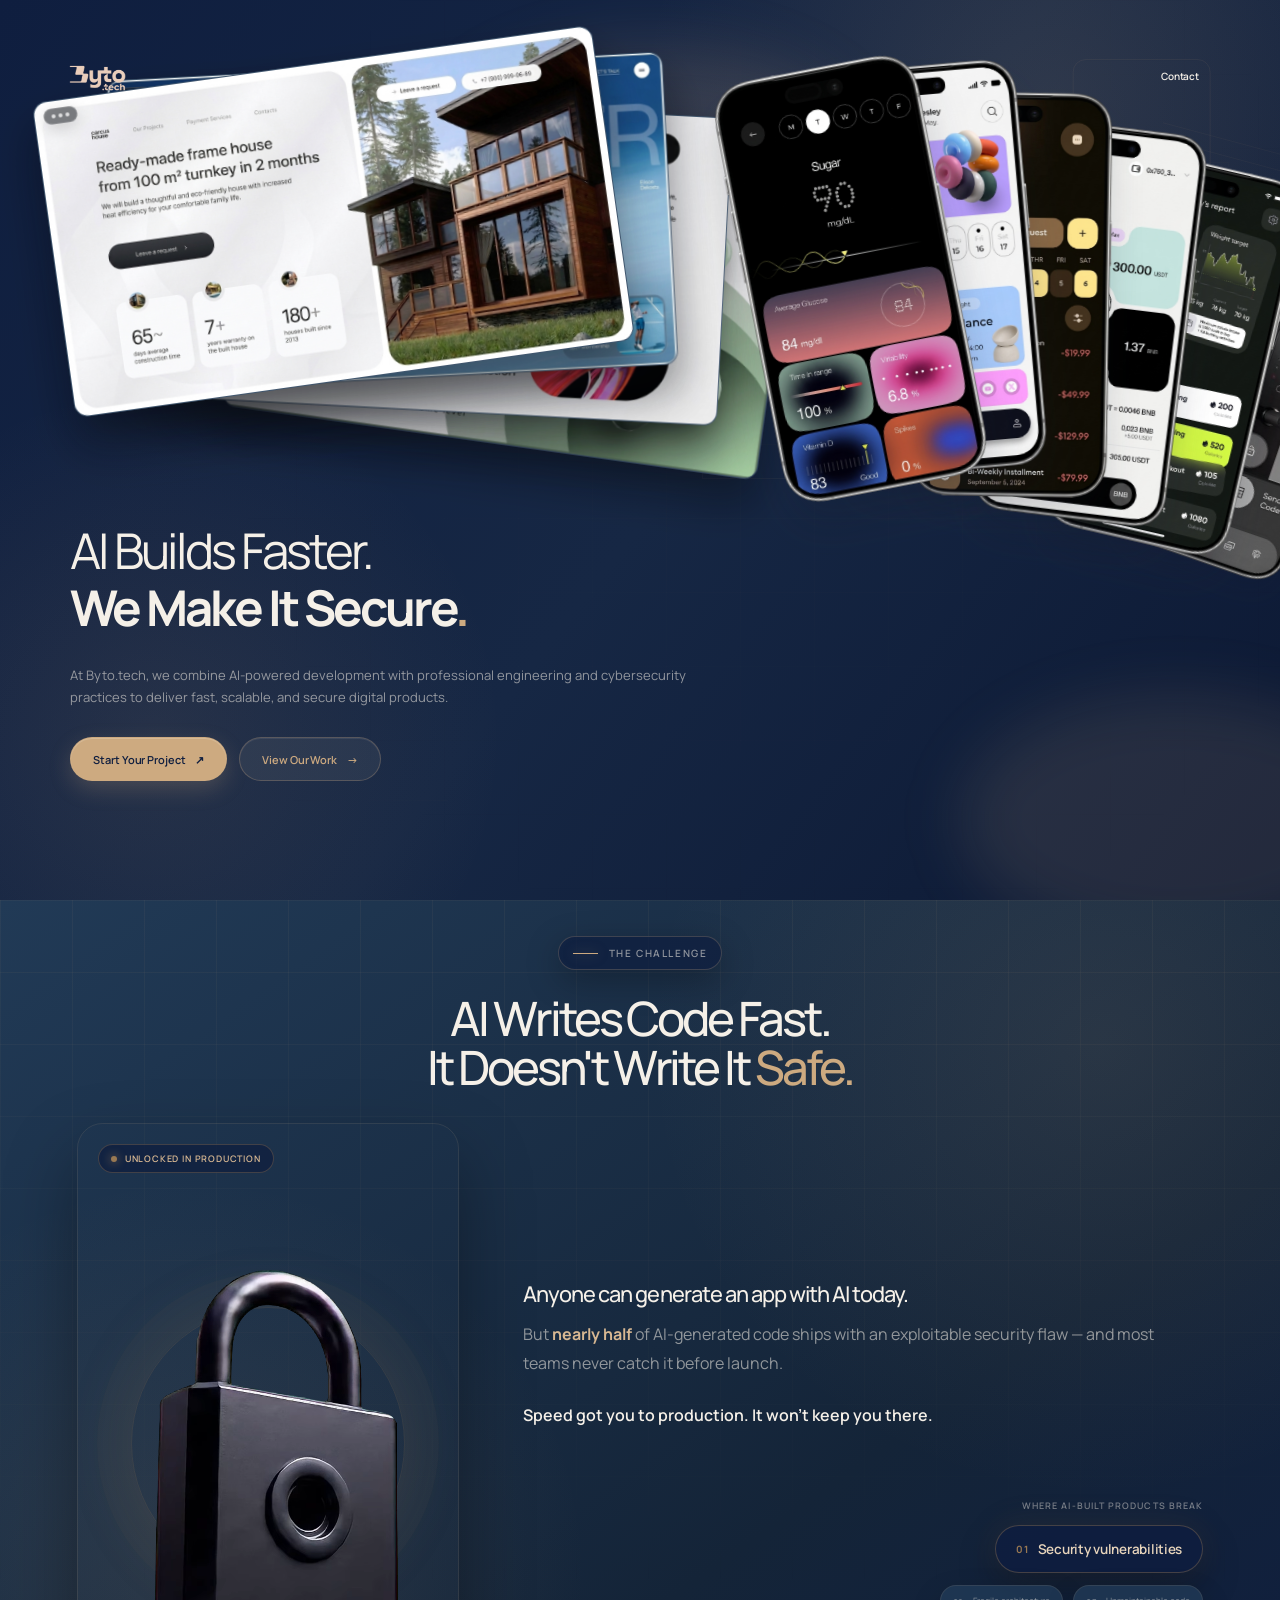
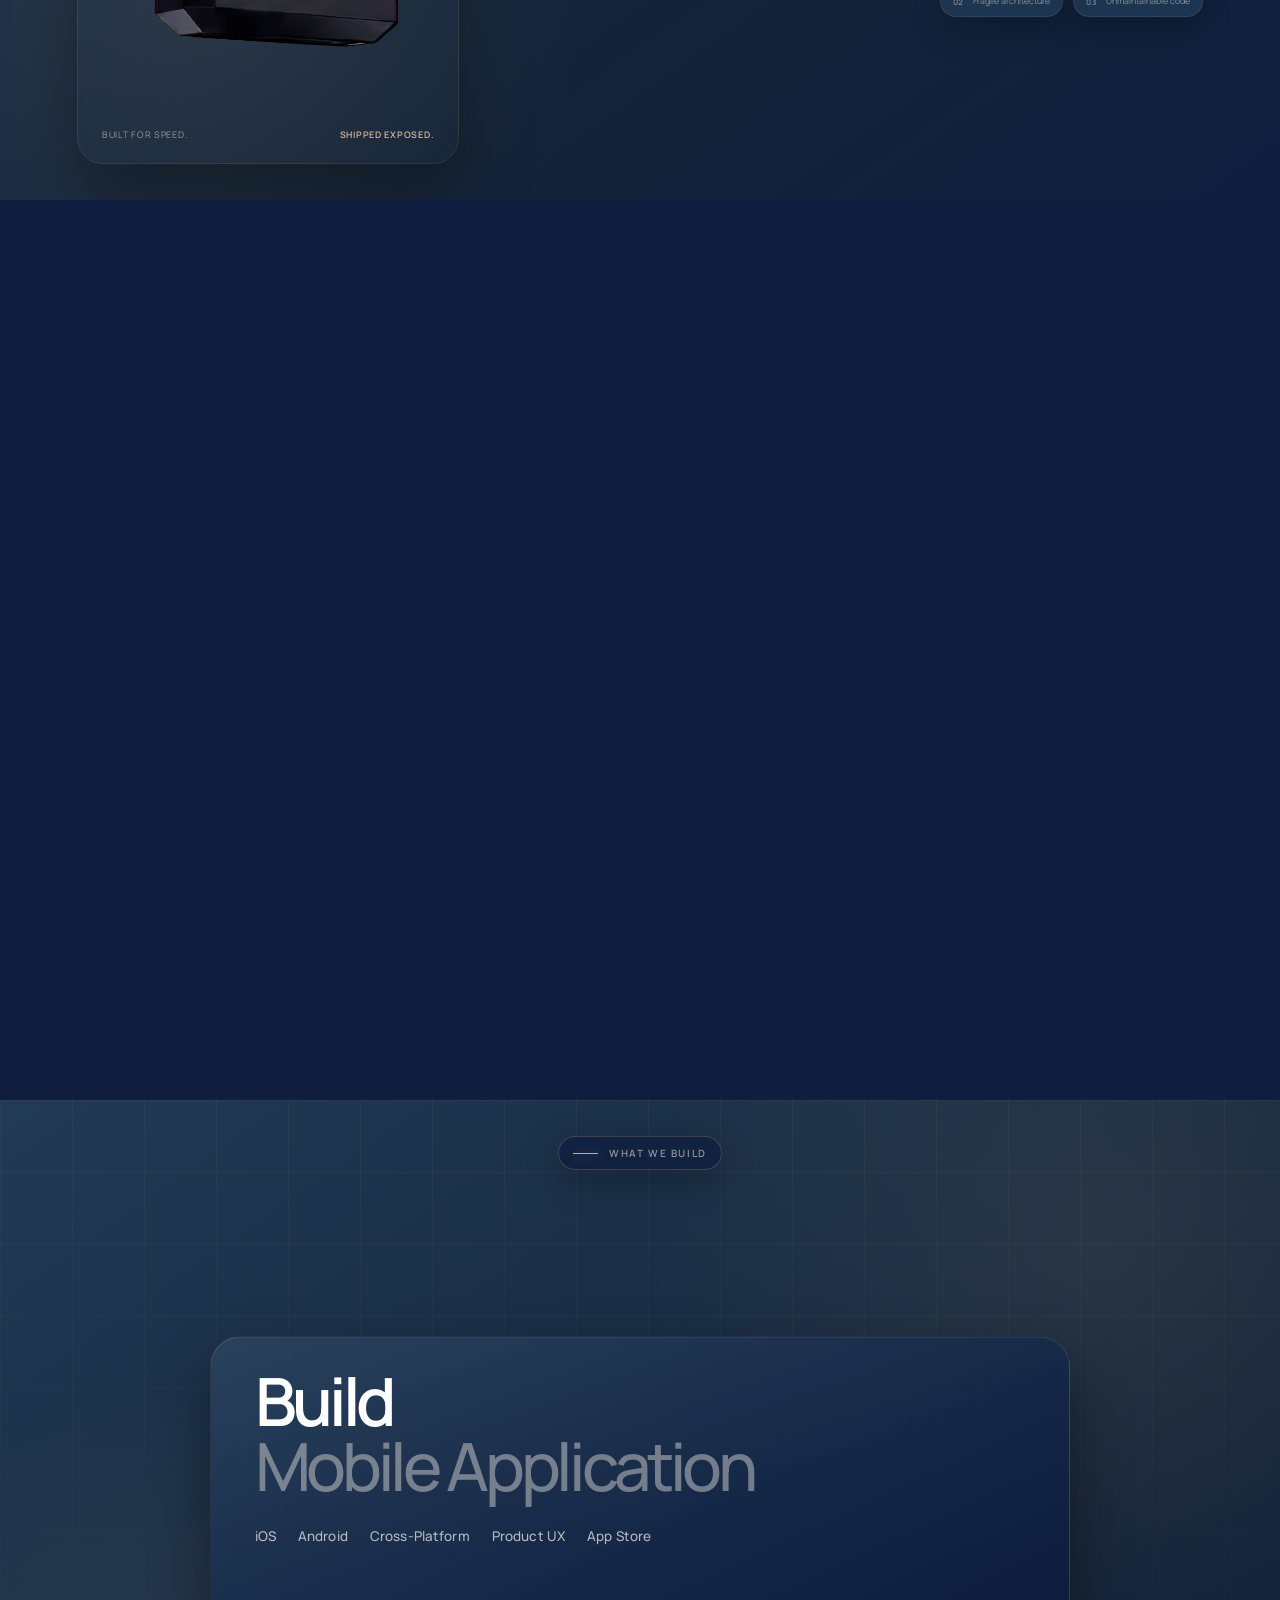
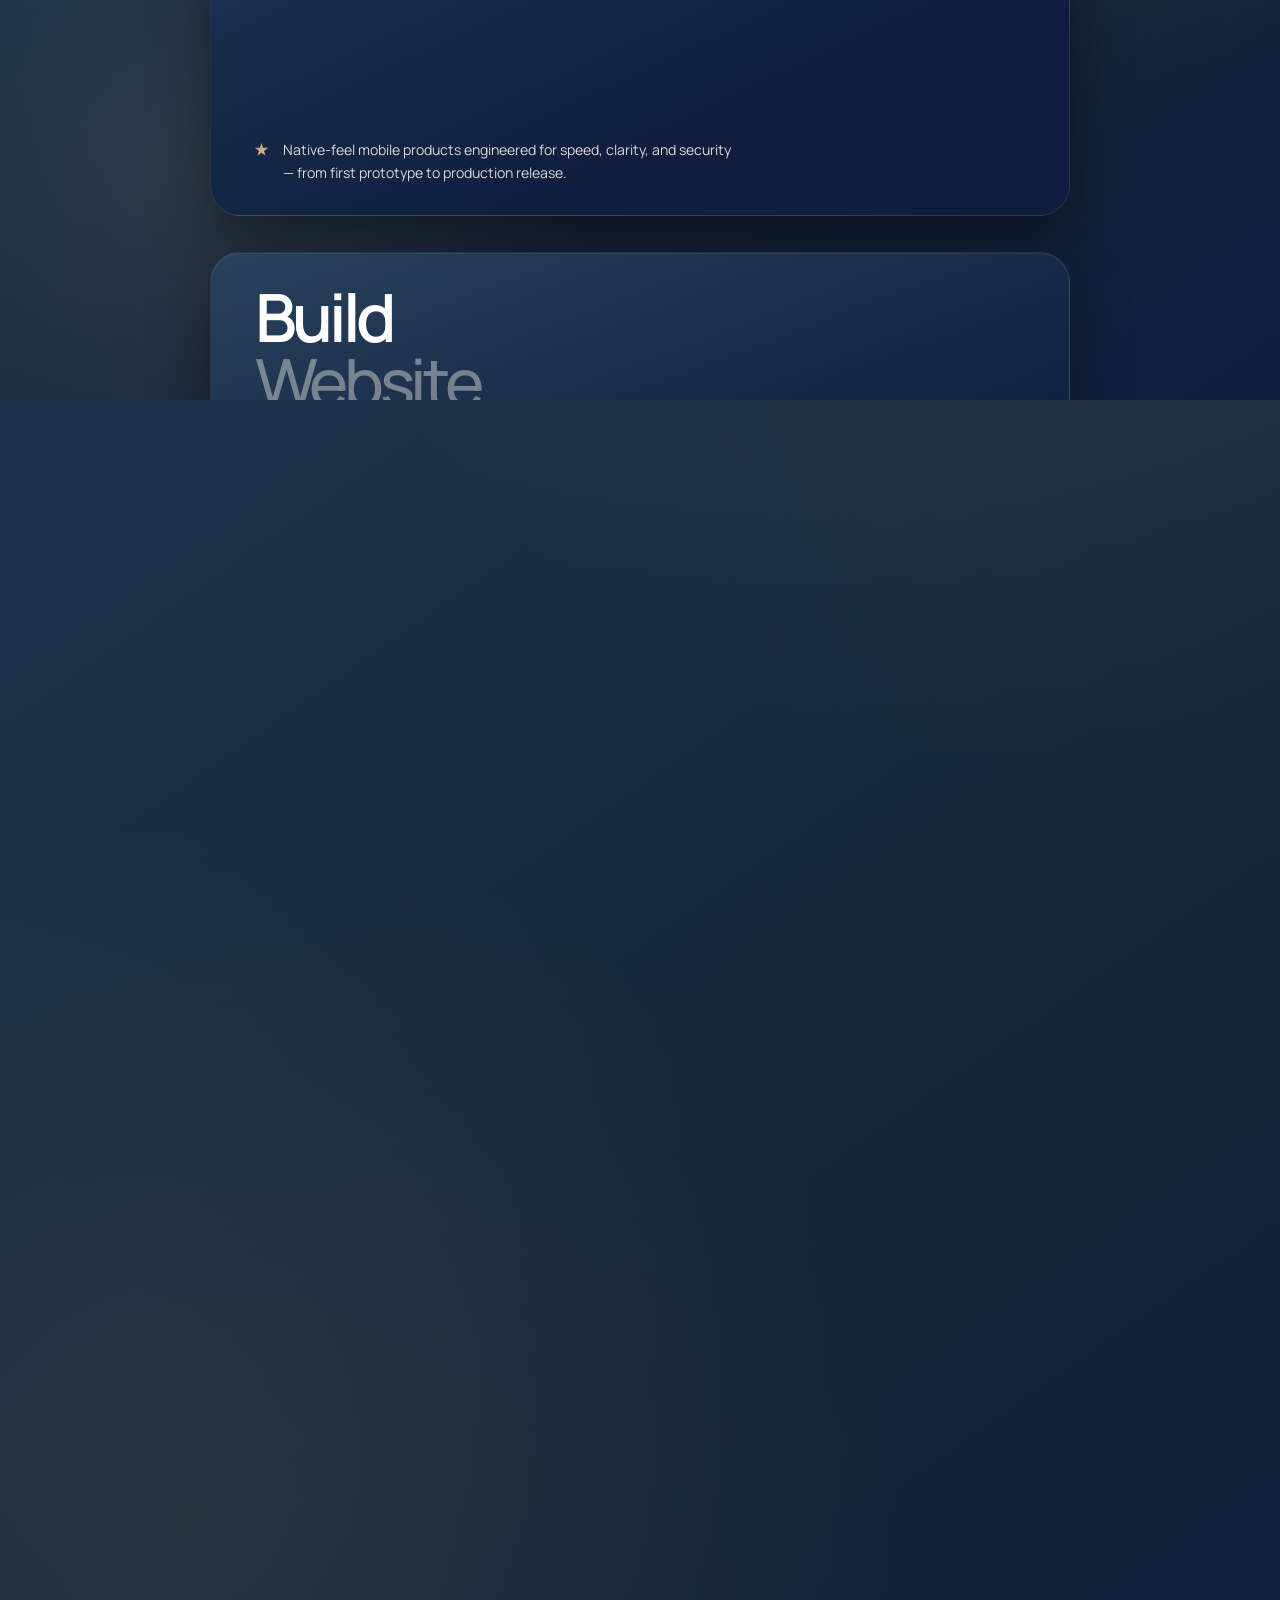
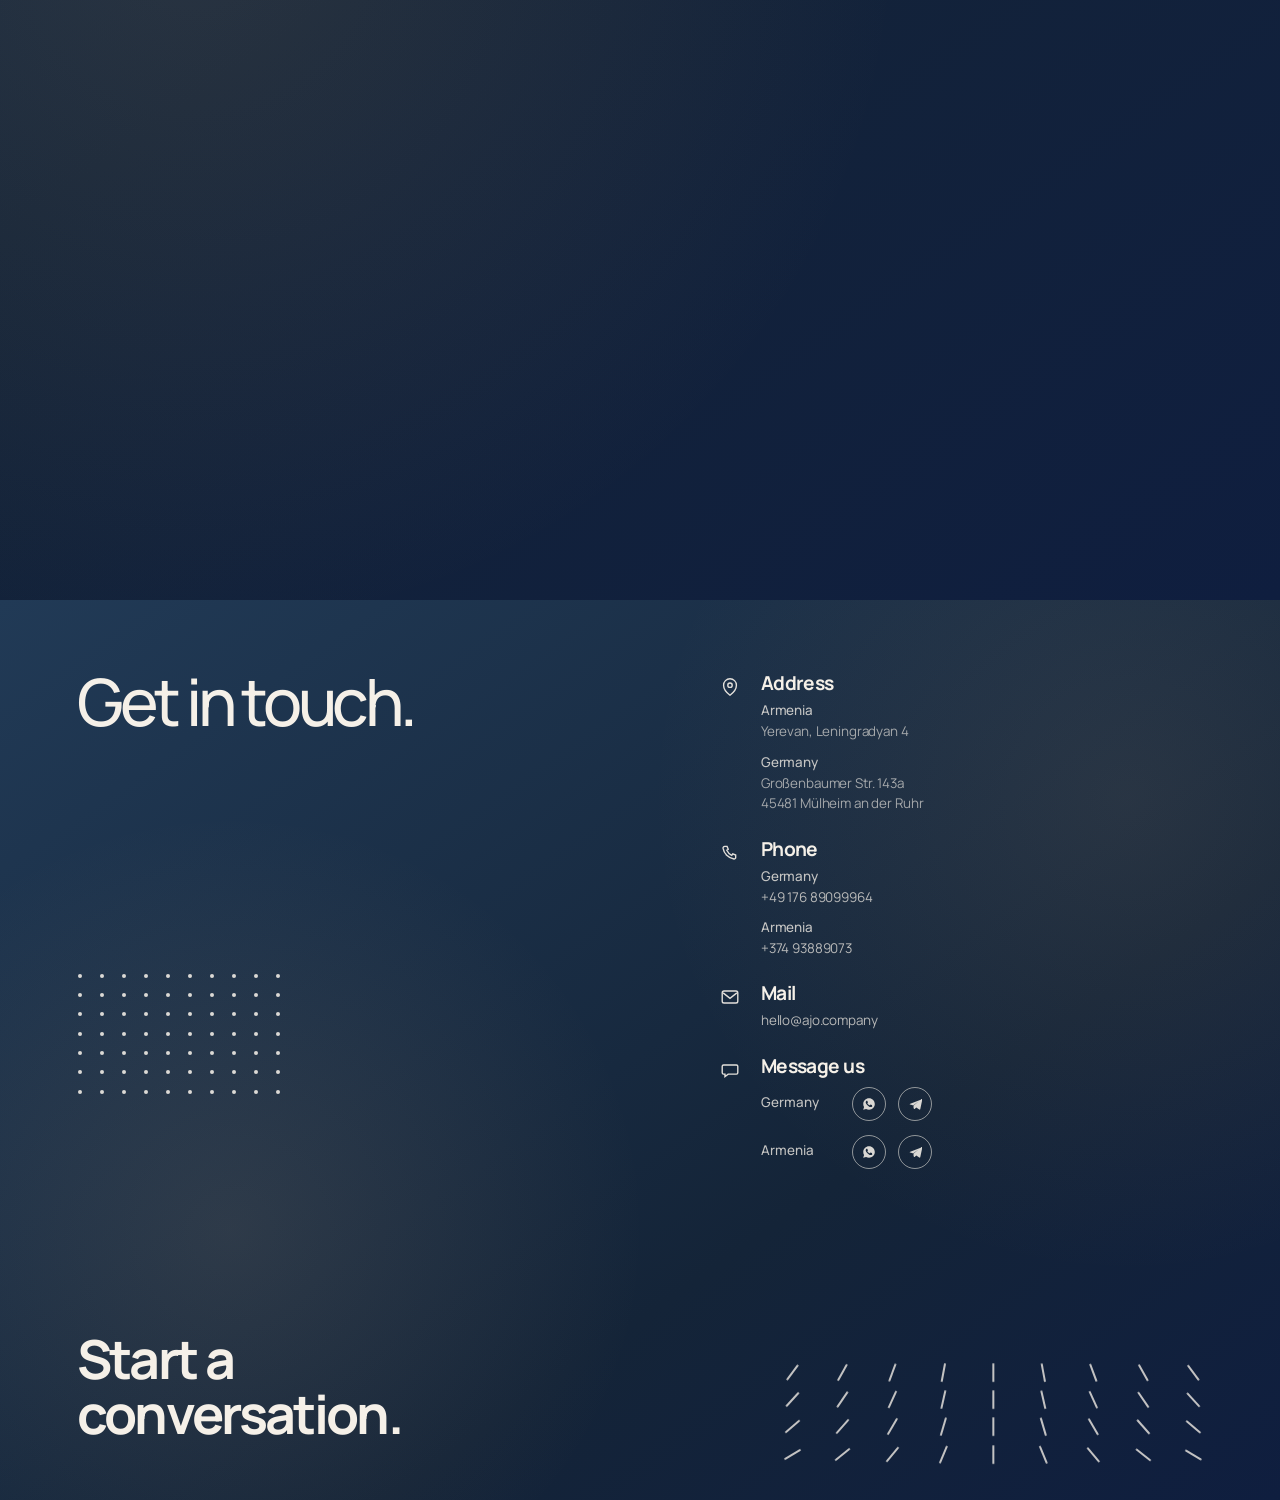
==== commit e1658827: "Add contact section to index.html with detailed contact information; update styles.css for new layou" ====
--- a/index.html
+++ b/index.html
@@ -88,7 +88,7 @@
               decoding="async"
             />
           </a>
-          <a class="waitlist" href="mailto:hello@byto.tech">Contact</a>
+          <a class="waitlist" href="#contact">Contact</a>
         </header>
 
         <div class="ambient ambient-one" aria-hidden="true"></div>
@@ -182,7 +182,10 @@
           </p>
 
           <div class="hero-actions reveal-up">
-            <a class="button button-primary" href="mailto:hello@byto.tech">
+            <a
+              class="button button-primary"
+              href="mailto:hello@ajo.company?subject=Hello%20%E2%80%94%20I%27d%20like%20to%20start%20a%20conversation.&body=Hi%2C%0A%0AI%27d%20like%20to%20get%20in%20touch.%0A%0A"
+            >
               Start Your Project
               <span aria-hidden="true">↗</span>
             </a>
@@ -414,6 +417,148 @@
           </div>
         </div>
       </section>
+
+      <section id="contact" class="contact-section content-section" aria-labelledby="contact-title">
+        <div class="contact-panel">
+          <div class="contact-layout">
+            <div class="contact-left">
+              <h2 id="contact-title" class="contact-heading">Get in touch.</h2>
+              <div class="contact-dots" aria-hidden="true" data-contact-dots></div>
+              <p class="contact-subheading">Start a conversation.</p>
+            </div>
+
+            <div class="contact-right">
+              <ul class="contact-list">
+                <li class="contact-item">
+                  <span class="contact-icon" aria-hidden="true">
+                    <svg viewBox="0 0 24 24" fill="none" stroke="currentColor" stroke-width="1.5">
+                      <path d="M12 21s7-5.4 7-11a7 7 0 1 0-14 0c0 5.6 7 11 7 11z" />
+                      <circle cx="12" cy="10" r="2.4" />
+                    </svg>
+                  </span>
+                  <div class="contact-item-body">
+                    <h3>Address</h3>
+                    <div class="contact-entries">
+                      <p>
+                        <strong>Armenia</strong>
+                        Yerevan, Leningradyan 4
+                      </p>
+                      <p>
+                        <strong>Germany</strong>
+                        Großenbaumer Str. 143a<br />
+                        45481 Mülheim an der Ruhr
+                      </p>
+                    </div>
+                  </div>
+                </li>
+
+                <li class="contact-item">
+                  <span class="contact-icon" aria-hidden="true">
+                    <svg viewBox="0 0 24 24" fill="none" stroke="currentColor" stroke-width="1.5">
+                      <path d="M6.2 4.8h2.6l1.3 3.2-1.6 1.1a10.4 10.4 0 0 0 5.4 5.4l1.1-1.6 3.2 1.3v2.6a1.8 1.8 0 0 1-1.9 1.8A14.4 14.4 0 0 1 4.4 6.7a1.8 1.8 0 0 1 1.8-1.9z" />
+                    </svg>
+                  </span>
+                  <div class="contact-item-body">
+                    <h3>Phone</h3>
+                    <div class="contact-entries">
+                      <p>
+                        <strong>Germany</strong>
+                        <a href="tel:+4917689099964">+49 176 89099964</a>
+                      </p>
+                      <p>
+                        <strong>Armenia</strong>
+                        <a href="tel:+37493889073">+374 93889073</a>
+                      </p>
+                    </div>
+                  </div>
+                </li>
+
+                <li class="contact-item">
+                  <span class="contact-icon" aria-hidden="true">
+                    <svg viewBox="0 0 24 24" fill="none" stroke="currentColor" stroke-width="1.5">
+                      <rect x="3.5" y="5.5" width="17" height="13" rx="2" />
+                      <path d="m4.5 7.5 7.5 6 7.5-6" />
+                    </svg>
+                  </span>
+                  <div class="contact-item-body">
+                    <h3>Mail</h3>
+                    <p>
+                      <a
+                        href="mailto:hello@ajo.company?subject=Hello%20%E2%80%94%20I%27d%20like%20to%20start%20a%20conversation.&body=Hi%2C%0A%0AI%27d%20like%20to%20get%20in%20touch.%0A%0A"
+                      >hello@ajo.company</a>
+                    </p>
+                  </div>
+                </li>
+
+                <li class="contact-item">
+                  <span class="contact-icon" aria-hidden="true">
+                    <svg viewBox="0 0 24 24" fill="none" stroke="currentColor" stroke-width="1.5">
+                      <path d="M5 6.5h14a1.5 1.5 0 0 1 1.5 1.5v7a1.5 1.5 0 0 1-1.5 1.5H10l-3.5 2.8V16.5H5A1.5 1.5 0 0 1 3.5 15v-7A1.5 1.5 0 0 1 5 6.5z" />
+                    </svg>
+                  </span>
+                  <div class="contact-item-body">
+                    <h3>Message us</h3>
+                    <div class="contact-message-rows">
+                      <div class="contact-message-row">
+                        <span>Germany</span>
+                        <div class="contact-social">
+                          <a
+                            href="https://wa.me/4917689099964?text=Hi%20%E2%80%94%20I%27d%20like%20to%20start%20a%20conversation."
+                            aria-label="WhatsApp Germany"
+                            target="_blank"
+                            rel="noopener noreferrer"
+                          >
+                            <svg viewBox="0 0 24 24" aria-hidden="true">
+                              <path fill="currentColor" d="M12.04 2C6.58 2 2.15 6.4 2.15 11.83c0 1.93.52 3.75 1.44 5.33L2 22l4.99-1.55a9.86 9.86 0 0 0 5.05 1.36h.01c5.46 0 9.89-4.4 9.89-9.83C21.94 6.4 17.5 2 12.04 2zm5.76 13.9c-.24.68-1.4 1.24-1.93 1.32-.5.07-1.13.1-1.82-.11-.42-.13-.96-.31-1.65-.61-2.9-1.26-4.79-4.2-4.93-4.4-.14-.19-1.15-1.53-1.15-2.92s.73-2.07.99-2.35c.24-.27.54-.34.72-.34h.52c.17 0 .4-.06.62.47.24.58.81 2 .88 2.14.07.14.12.3.02.48-.1.19-.14.3-.28.47-.14.16-.29.36-.42.49-.14.14-.28.29-.12.56.16.27.7 1.15 1.5 1.86 1.03.92 1.9 1.2 2.17 1.34.27.13.43.11.59-.07.16-.18.68-.79.86-1.06.18-.27.36-.22.61-.13.24.09 1.55.73 1.81.86.27.14.44.2.51.31.07.11.07.64-.17 1.32z" />
+                            </svg>
+                          </a>
+                          <a
+                            href="https://t.me/+4917689099964"
+                            aria-label="Telegram Germany"
+                            target="_blank"
+                            rel="noopener noreferrer"
+                          >
+                            <svg viewBox="0 0 24 24" aria-hidden="true">
+                              <path fill="currentColor" d="M21.8 4.6 3.9 11.5c-1.2.47-1.19 1.13-.22 1.42l4.57 1.43 1.76 5.4c.23.64.12.9.77.9.5 0 .73-.23 1.01-.5l2.43-2.36 5.05 3.73c.93.51 1.6.25 1.83-.86l3.31-15.58c.34-1.36-.52-1.98-1.61-1.48zM9.7 14.7l-.2 3.1-.9-3.05L18.5 7.4 9.7 14.7z" />
+                            </svg>
+                          </a>
+                        </div>
+                      </div>
+                      <div class="contact-message-row">
+                        <span>Armenia</span>
+                        <div class="contact-social">
+                          <a
+                            href="https://wa.me/37493889073?text=Hi%20%E2%80%94%20I%27d%20like%20to%20start%20a%20conversation."
+                            aria-label="WhatsApp Armenia"
+                            target="_blank"
+                            rel="noopener noreferrer"
+                          >
+                            <svg viewBox="0 0 24 24" aria-hidden="true">
+                              <path fill="currentColor" d="M12.04 2C6.58 2 2.15 6.4 2.15 11.83c0 1.93.52 3.75 1.44 5.33L2 22l4.99-1.55a9.86 9.86 0 0 0 5.05 1.36h.01c5.46 0 9.89-4.4 9.89-9.83C21.94 6.4 17.5 2 12.04 2zm5.76 13.9c-.24.68-1.4 1.24-1.93 1.32-.5.07-1.13.1-1.82-.11-.42-.13-.96-.31-1.65-.61-2.9-1.26-4.79-4.2-4.93-4.4-.14-.19-1.15-1.53-1.15-2.92s.73-2.07.99-2.35c.24-.27.54-.34.72-.34h.52c.17 0 .4-.06.62.47.24.58.81 2 .88 2.14.07.14.12.3.02.48-.1.19-.14.3-.28.47-.14.16-.29.36-.42.49-.14.14-.28.29-.12.56.16.27.7 1.15 1.5 1.86 1.03.92 1.9 1.2 2.17 1.34.27.13.43.11.59-.07.16-.18.68-.79.86-1.06.18-.27.36-.22.61-.13.24.09 1.55.73 1.81.86.27.14.44.2.51.31.07.11.07.64-.17 1.32z" />
+                            </svg>
+                          </a>
+                          <a
+                            href="https://t.me/+37493889073"
+                            aria-label="Telegram Armenia"
+                            target="_blank"
+                            rel="noopener noreferrer"
+                          >
+                            <svg viewBox="0 0 24 24" aria-hidden="true">
+                              <path fill="currentColor" d="M21.8 4.6 3.9 11.5c-1.2.47-1.19 1.13-.22 1.42l4.57 1.43 1.76 5.4c.23.64.12.9.77.9.5 0 .73-.23 1.01-.5l2.43-2.36 5.05 3.73c.93.51 1.6.25 1.83-.86l3.31-15.58c.34-1.36-.52-1.98-1.61-1.48zM9.7 14.7l-.2 3.1-.9-3.05L18.5 7.4 9.7 14.7z" />
+                            </svg>
+                          </a>
+                        </div>
+                      </div>
+                    </div>
+                  </div>
+                </li>
+              </ul>
+
+              <div class="contact-rays" aria-hidden="true" data-contact-rays></div>
+            </div>
+          </div>
+        </div>
+      </section>
     </main>
 
     <script src="js/main.js"></script>
--- a/css/pages/home.css
+++ b/css/pages/home.css
@@ -3428,3 +3428,415 @@
     transform: none !important;
   }
 }
+
+/* Contact — Get in touch (slide 5) */
+.contact-section {
+  --stage-pad: clamp(14px, 3.4vw, 52px);
+  position: relative;
+  z-index: 15;
+  align-self: stretch;
+  width: calc(100% + (var(--stage-pad) * 2));
+  min-height: 100svh;
+  margin-top: calc(clamp(100px, 12vw, 190px) * -1);
+  margin-right: calc(var(--stage-pad) * -1);
+  margin-bottom: 0;
+  margin-left: calc(var(--stage-pad) * -1);
+  background: #0f1e3f;
+  scroll-margin-top: 0;
+  scroll-snap-align: start;
+  scroll-snap-stop: always;
+  flex: none;
+}
+
+.contact-section::before {
+  display: none;
+}
+
+.contact-panel {
+  position: relative;
+  display: flex;
+  height: 100svh;
+  min-height: 0;
+  padding: clamp(40px, 6vh, 72px) clamp(28px, 6vw, 96px) clamp(36px, 5vh, 64px);
+  flex-direction: column;
+  overflow: hidden;
+  background:
+    radial-gradient(circle at 18% 70%, rgba(205, 170, 128, 0.12), transparent 34%),
+    radial-gradient(circle at 88% 22%, rgba(205, 170, 128, 0.10), transparent 36%),
+    linear-gradient(145deg, #213a56, #142438 65%, #0f1e3f);
+  clip-path: inset(100% 0 0 0);
+  opacity: 0.2;
+  transform: translateY(14vh) scale(0.985);
+  transform-origin: 50% 100%;
+  transition:
+    clip-path 1.15s cubic-bezier(0.77, 0, 0.18, 1),
+    opacity 0.4s ease,
+    transform 1.15s cubic-bezier(0.16, 1, 0.3, 1);
+  will-change: clip-path, transform;
+}
+
+.contact-section.is-presented .contact-panel {
+  clip-path: inset(0 0 0 0);
+  opacity: 1;
+  transform: translateY(0) scale(1);
+}
+
+.contact-layout {
+  position: relative;
+  z-index: 2;
+  display: grid;
+  grid-template-columns: minmax(0, 1.05fr) minmax(0, 0.95fr);
+  gap: clamp(40px, 8vw, 120px);
+  align-items: stretch;
+  width: 100%;
+  height: 100%;
+  min-height: 0;
+}
+
+.contact-left {
+  display: flex;
+  flex-direction: column;
+  justify-content: space-between;
+  min-height: 0;
+  padding-top: clamp(8px, 1.5vh, 20px);
+  padding-bottom: clamp(8px, 1.5vh, 20px);
+}
+
+.contact-heading {
+  max-width: none;
+  margin: 0;
+  color: var(--color-offwhite);
+  font-size: clamp(48px, 6.4vw, 104px);
+  font-weight: 700;
+  letter-spacing: -0.055em;
+  line-height: 0.95;
+  opacity: 0;
+  filter: blur(8px);
+  transform: translateY(56%);
+  transition:
+    opacity 0.55s 0.5s ease,
+    filter 0.75s 0.5s ease,
+    transform 0.95s 0.5s var(--ease-out);
+}
+
+.contact-section.is-presented .contact-heading {
+  opacity: 1;
+  filter: blur(0);
+  transform: translateY(0);
+}
+
+.contact-dots {
+  --cols: 10;
+  --rows: 7;
+  display: grid;
+  grid-template-columns: repeat(var(--cols), 1fr);
+  gap: clamp(10px, 1.2vw, 16px);
+  width: clamp(140px, 16vw, 220px);
+  margin: clamp(28px, 5vh, 56px) 0;
+  justify-items: center;
+  align-items: center;
+  cursor: crosshair;
+  opacity: 0;
+  transform: translateY(24px);
+  transition:
+    opacity 0.55s 0.72s ease,
+    transform 0.85s 0.68s var(--ease-out);
+}
+
+.contact-section.is-presented .contact-dots {
+  opacity: 1;
+  transform: translateY(0);
+}
+
+.contact-dots i {
+  display: block;
+  width: 4px;
+  height: 4px;
+  border-radius: 50%;
+  background: rgba(245, 240, 232, 0.88);
+  transform: translate3d(var(--tx, 0px), var(--ty, 0px), 0) rotate(var(--a, 0deg));
+  will-change: transform;
+}
+
+.contact-subheading {
+  max-width: 12ch;
+  margin: 0;
+  color: var(--color-offwhite);
+  font-size: clamp(34px, 4.2vw, 68px);
+  font-weight: 700;
+  letter-spacing: -0.05em;
+  line-height: 1.02;
+  opacity: 0;
+  filter: blur(7px);
+  transform: translateY(40px);
+  transition:
+    opacity 0.55s 0.86s ease,
+    filter 0.7s 0.86s ease,
+    transform 0.9s 0.82s var(--ease-out);
+}
+
+.contact-section.is-presented .contact-subheading {
+  opacity: 1;
+  filter: blur(0);
+  transform: translateY(0);
+}
+
+.contact-right {
+  display: flex;
+  flex-direction: column;
+  justify-content: space-between;
+  min-height: 0;
+  padding-top: clamp(12px, 2vh, 28px);
+}
+
+.contact-list {
+  display: flex;
+  margin: 0;
+  padding: 0;
+  list-style: none;
+  flex-direction: column;
+  gap: clamp(16px, 2.6vh, 30px);
+}
+
+.contact-entries {
+  display: flex;
+  flex-direction: column;
+  gap: 10px;
+}
+
+.contact-message-rows {
+  display: flex;
+  flex-direction: column;
+  gap: 10px;
+  margin-top: 2px;
+}
+
+.contact-message-row {
+  display: flex;
+  gap: 14px;
+  align-items: center;
+  flex-wrap: wrap;
+}
+
+.contact-message-row > span {
+  min-width: 4.8rem;
+  color: rgba(245, 240, 232, 0.78);
+  font-size: clamp(13px, 1.05vw, 15px);
+  font-weight: 500;
+}
+
+.contact-item {
+  display: grid;
+  grid-template-columns: 28px minmax(0, 1fr);
+  gap: 16px;
+  align-items: start;
+  opacity: 0;
+  transform: translateY(28px);
+  transition:
+    opacity 0.5s ease,
+    transform 0.8s var(--ease-out);
+}
+
+.contact-section.is-presented .contact-item {
+  opacity: 1;
+  transform: translateY(0);
+}
+
+.contact-section.is-presented .contact-item:nth-child(1) { transition-delay: 0.62s; }
+.contact-section.is-presented .contact-item:nth-child(2) { transition-delay: 0.72s; }
+.contact-section.is-presented .contact-item:nth-child(3) { transition-delay: 0.82s; }
+.contact-section.is-presented .contact-item:nth-child(4) { transition-delay: 0.92s; }
+
+.contact-icon {
+  display: grid;
+  width: 26px;
+  height: 26px;
+  margin-top: 2px;
+  color: rgba(245, 240, 232, 0.92);
+  place-items: center;
+}
+
+.contact-icon svg {
+  display: block;
+  width: 22px;
+  height: 22px;
+}
+
+.contact-item-body h3 {
+  margin: 0 0 6px;
+  color: var(--color-offwhite);
+  font-size: clamp(18px, 1.5vw, 24px);
+  font-weight: 700;
+  letter-spacing: -0.03em;
+  line-height: 1.15;
+}
+
+.contact-item-body p {
+  margin: 0;
+  color: rgba(245, 240, 232, 0.62);
+  font-size: clamp(13px, 1.05vw, 16px);
+  font-weight: 400;
+  letter-spacing: -0.01em;
+  line-height: 1.55;
+}
+
+.contact-item-body strong {
+  display: block;
+  color: rgba(245, 240, 232, 0.78);
+  font-weight: 500;
+}
+
+.contact-item-body a {
+  color: rgba(245, 240, 232, 0.72);
+  text-decoration: none;
+  transition: color 0.2s ease;
+}
+
+.contact-item-body a:hover {
+  color: var(--color-gold);
+}
+
+.contact-social {
+  display: flex;
+  gap: 12px;
+  align-items: center;
+  margin-top: 4px;
+}
+
+.contact-social a {
+  display: grid;
+  width: 34px;
+  height: 34px;
+  border: 1.5px solid rgba(245, 240, 232, 0.55);
+  border-radius: 50%;
+  color: rgba(245, 240, 232, 0.88);
+  place-items: center;
+  transition:
+    color 0.2s ease,
+    border-color 0.2s ease,
+    background 0.2s ease;
+}
+
+.contact-social a:hover {
+  border-color: var(--color-gold);
+  color: var(--color-gold);
+  background: rgba(205, 170, 128, 0.08);
+}
+
+.contact-social svg {
+  display: block;
+  width: 14px;
+  height: 14px;
+}
+
+.contact-rays {
+  --cols: 9;
+  --rows: 4;
+  display: grid;
+  grid-template-columns: repeat(var(--cols), 1fr);
+  gap: clamp(14px, 2vw, 28px) clamp(18px, 2.4vw, 34px);
+  width: min(100%, 420px);
+  margin-top: clamp(28px, 5vh, 56px);
+  margin-left: auto;
+  cursor: crosshair;
+  opacity: 0;
+  transform: translateY(20px);
+  transition:
+    opacity 0.55s 1.05s ease,
+    transform 0.85s 1s var(--ease-out);
+  justify-items: center;
+  align-items: center;
+}
+
+.contact-section.is-presented .contact-rays {
+  opacity: 1;
+  transform: translateY(0);
+}
+
+.contact-rays i {
+  display: block;
+  width: clamp(14px, 1.5vw, 22px);
+  height: 1.5px;
+  border-radius: 999px;
+  background: rgba(245, 240, 232, 0.78);
+  transform: translate3d(var(--tx, 0px), var(--ty, 0px), 0) rotate(var(--a, 0deg));
+  transform-origin: 50% 50%;
+  will-change: transform;
+}
+
+@media (max-width: 900px) {
+  .contact-section {
+    width: 100%;
+    margin-top: 0;
+    margin-right: 0;
+    margin-left: 0;
+  }
+
+  .contact-panel {
+    height: auto;
+    min-height: 100svh;
+    padding: 72px 6.5% 40px;
+  }
+
+  .contact-layout {
+    grid-template-columns: 1fr;
+    gap: 42px;
+    height: auto;
+  }
+
+  .contact-left {
+    gap: 28px;
+  }
+
+  .contact-dots {
+    margin: 8px 0;
+  }
+
+  .contact-subheading {
+    max-width: none;
+  }
+
+  .contact-rays {
+    width: min(100%, 320px);
+    margin-left: 0;
+  }
+}
+
+@media (max-width: 500px) {
+  .contact-heading {
+    font-size: clamp(40px, 12vw, 56px);
+  }
+
+  .contact-subheading {
+    font-size: clamp(28px, 8.5vw, 40px);
+  }
+
+  .contact-item {
+    gap: 12px;
+  }
+}
+
+@media (prefers-reduced-motion: reduce) {
+  .contact-panel {
+    clip-path: none !important;
+    opacity: 1 !important;
+    transform: none !important;
+    transition: none !important;
+  }
+
+  .contact-heading,
+  .contact-dots,
+  .contact-subheading,
+  .contact-item,
+  .contact-rays {
+    opacity: 1 !important;
+    filter: none !important;
+    transform: none !important;
+    transition: none !important;
+  }
+
+  .contact-dots i,
+  .contact-rays i {
+    transform: rotate(var(--a, 0deg)) !important;
+  }
+}
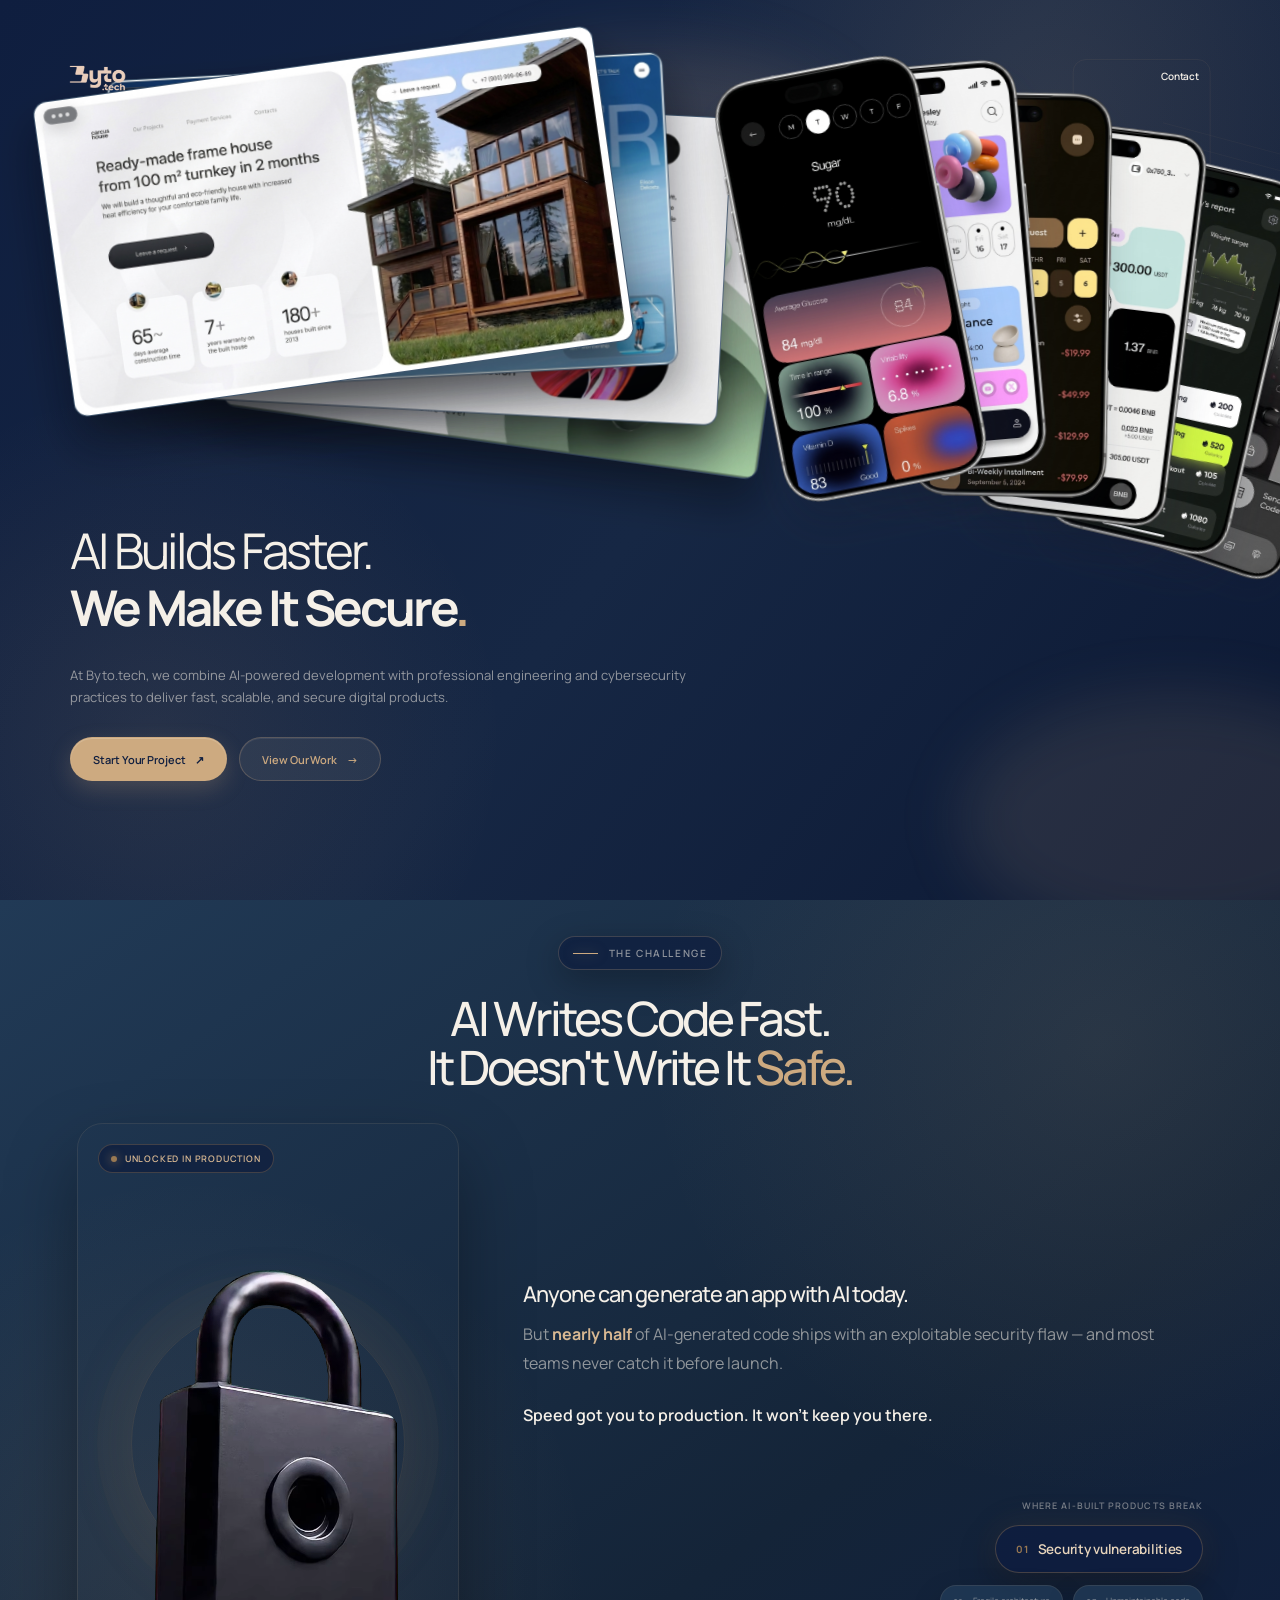
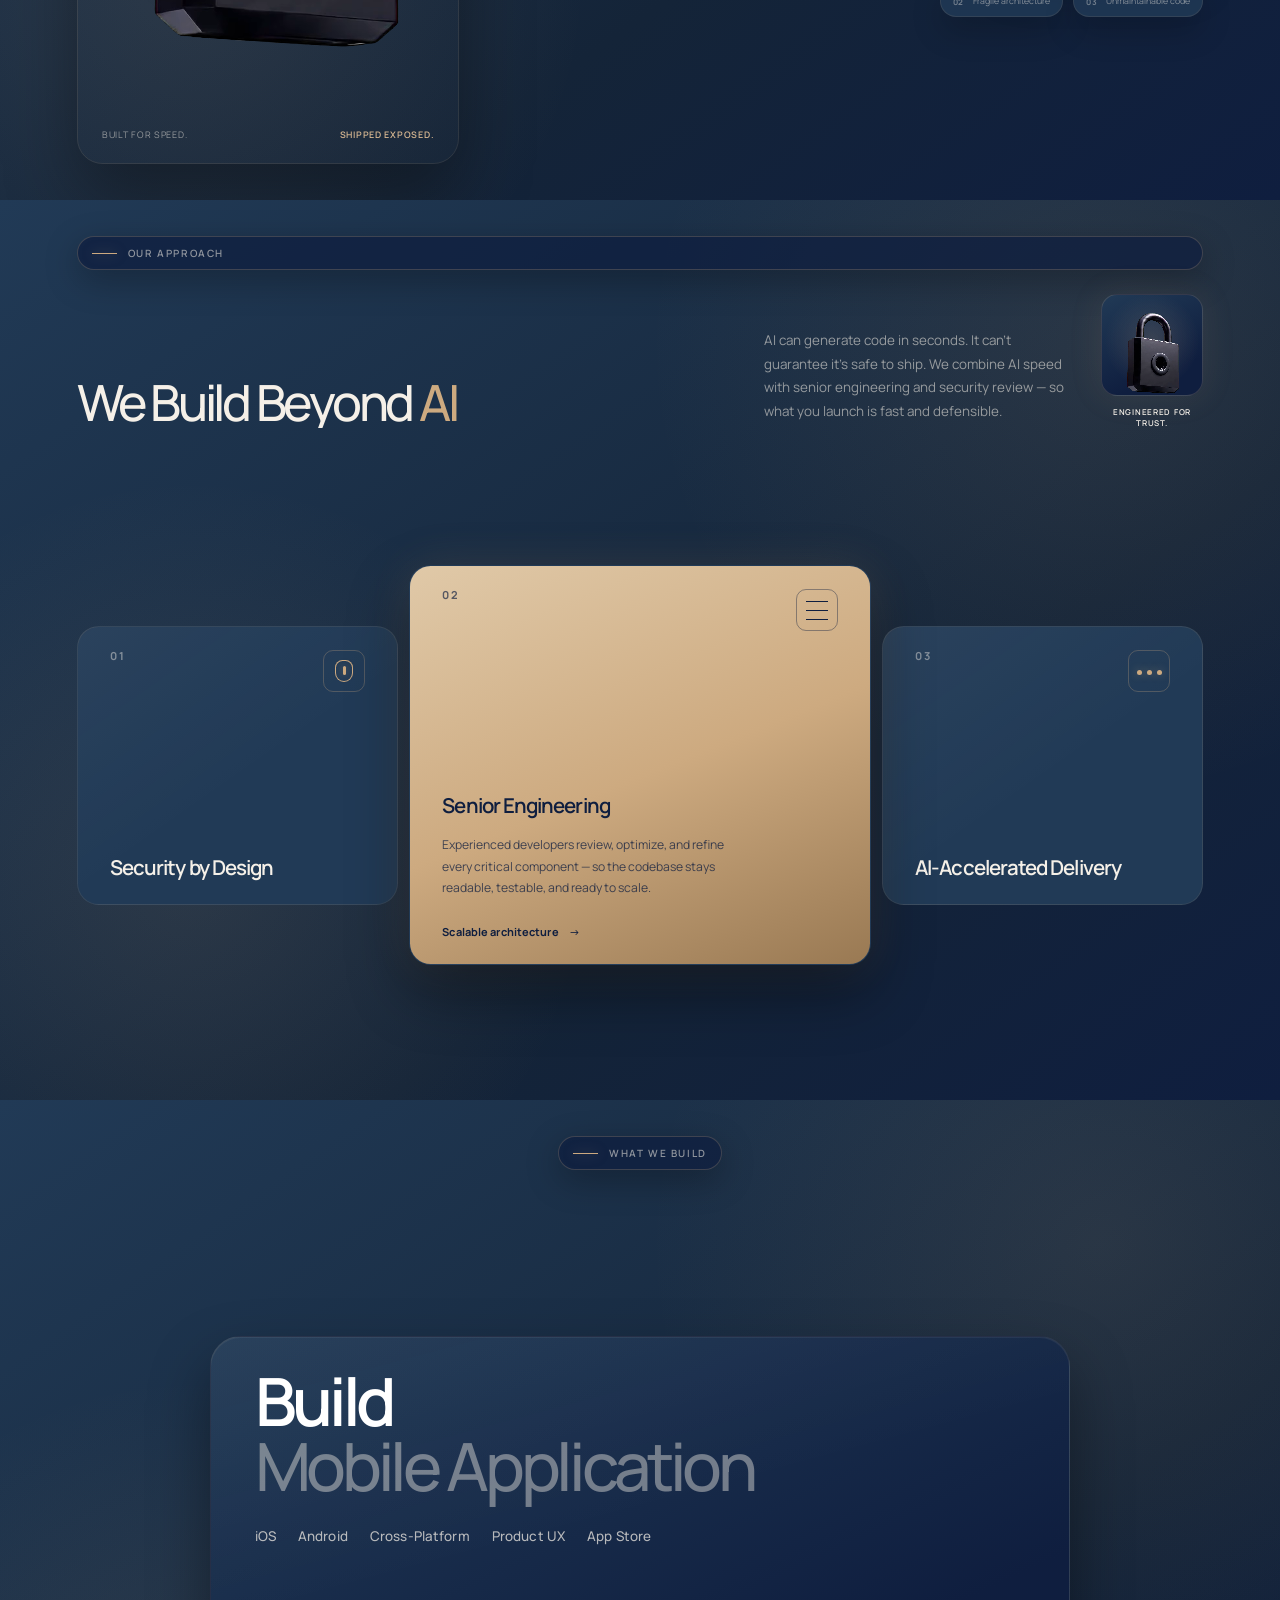
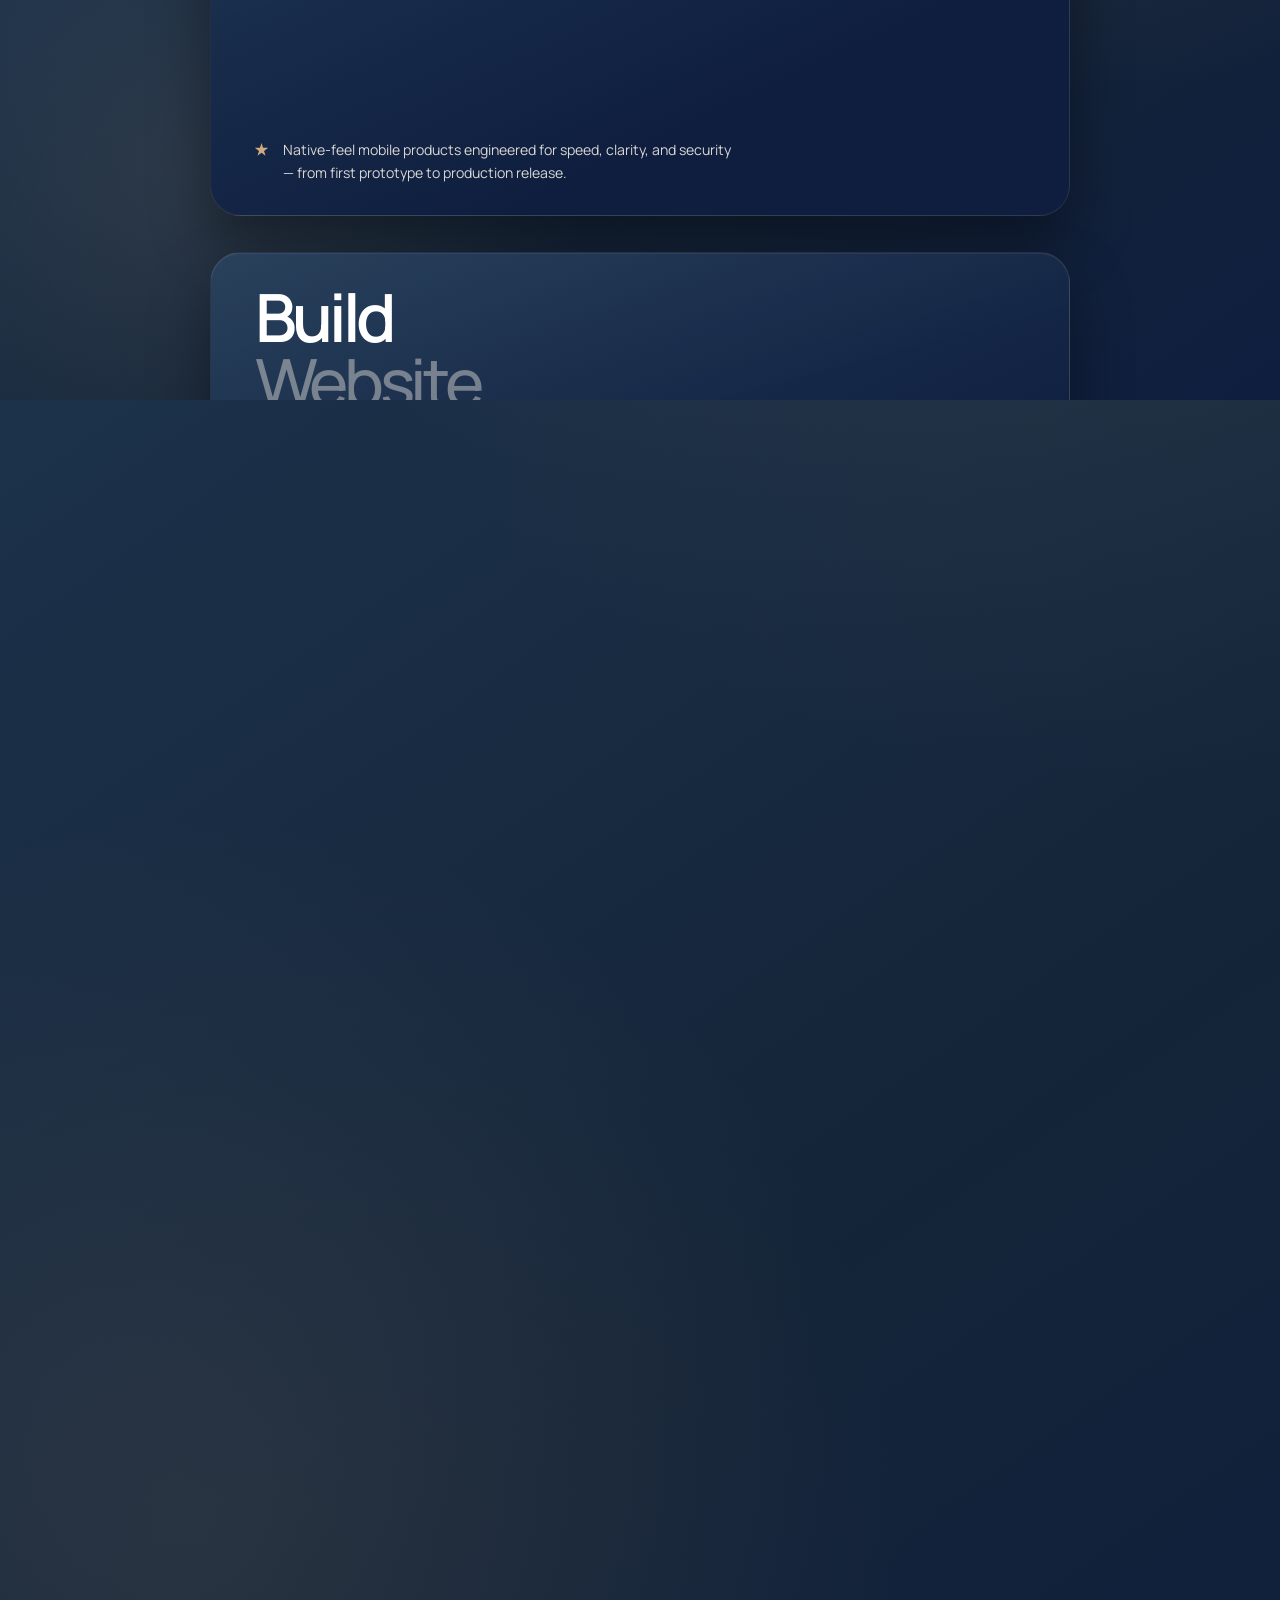
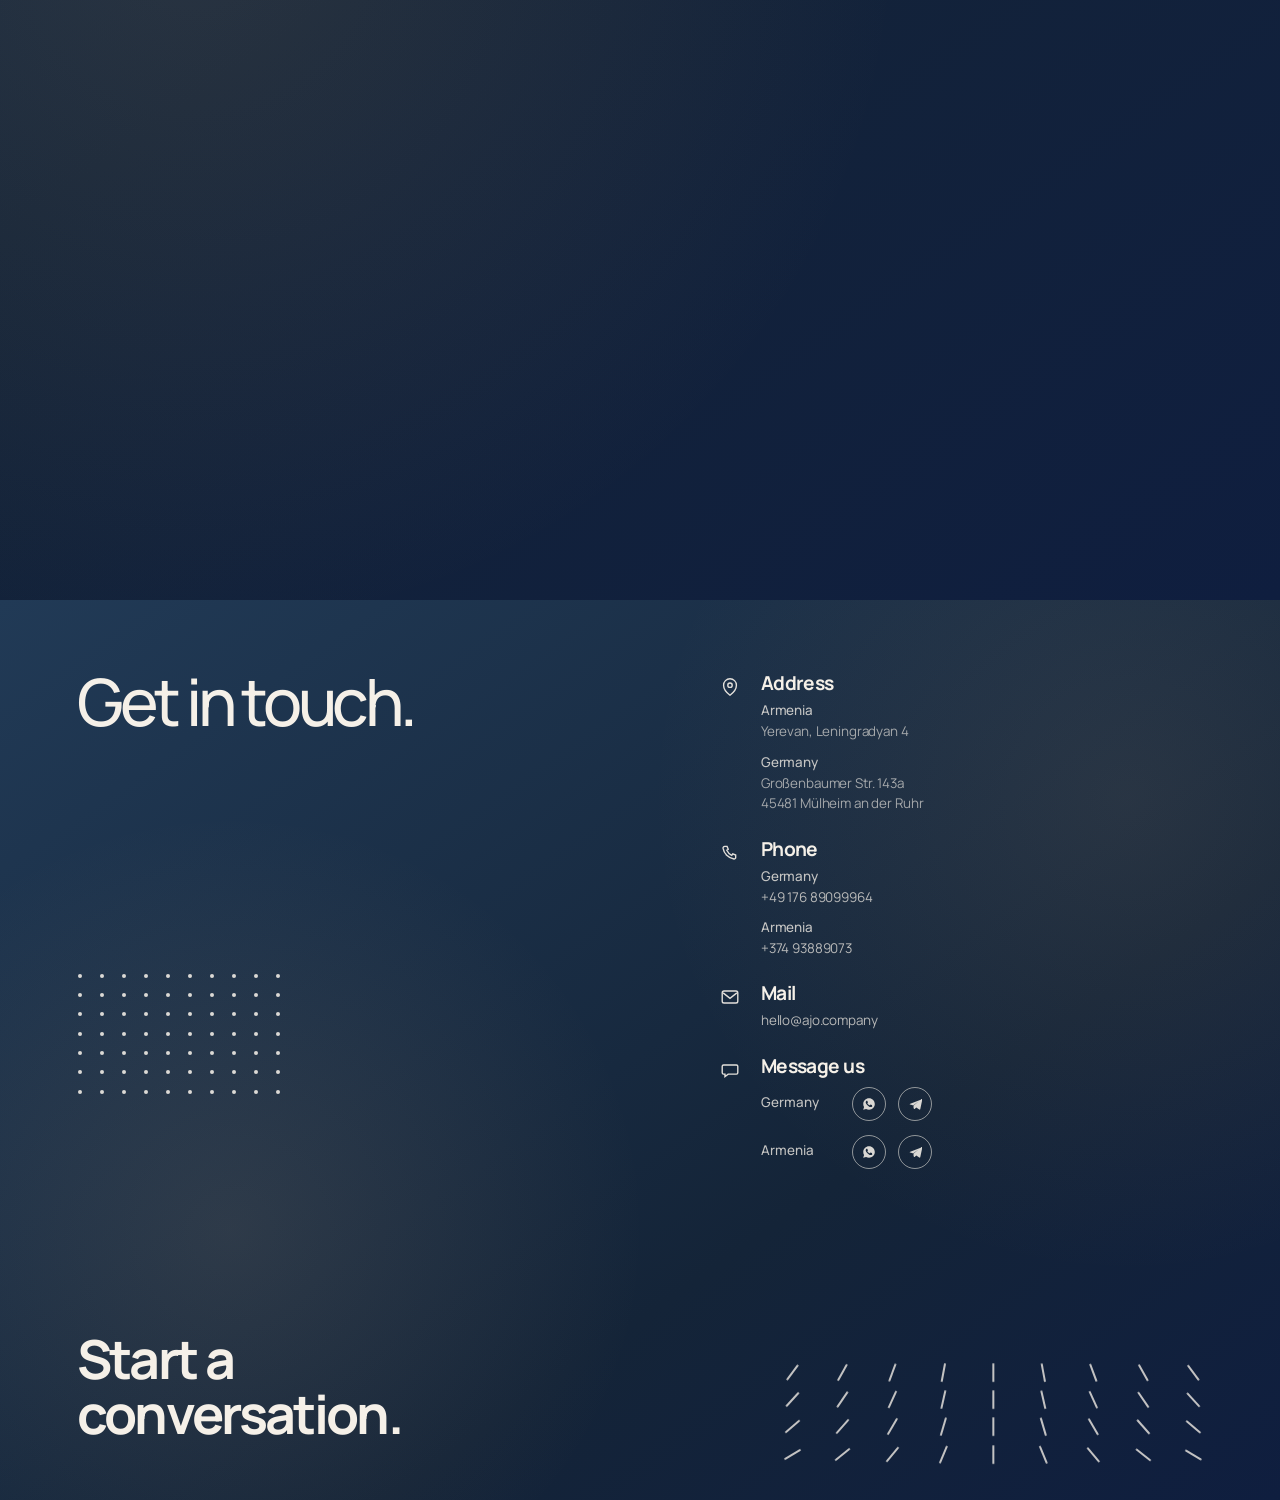
==== commit 477f320b: "Remove unused circuit-grid and related styles from index.html and home.css to streamline the layout " ====
--- a/index.html
+++ b/index.html
@@ -93,7 +93,6 @@
 
         <div class="ambient ambient-one" aria-hidden="true"></div>
         <div class="ambient ambient-two" aria-hidden="true"></div>
-        <div class="circuit-grid" aria-hidden="true"></div>
         <div class="outline-card" aria-hidden="true"></div>
         <div class="speed-lines" aria-hidden="true">
           <i></i><i></i><i></i><i></i><i></i>
--- a/css/pages/home.css
+++ b/css/pages/home.css
@@ -347,45 +347,6 @@
   width: 34%;
   height: 28%;
   background: rgba(205, 170, 128, 0.12);
-}
-
-.circuit-grid {
-  position: absolute;
-  inset: 0;
-  z-index: 0;
-  overflow: hidden;
-  opacity: 0.27;
-  background-image:
-    linear-gradient(rgba(205, 170, 128, 0.08) 1px, transparent 1px),
-    linear-gradient(90deg, rgba(205, 170, 128, 0.08) 1px, transparent 1px);
-  background-size: 74px 74px;
-  mask-image: radial-gradient(circle at 62% 44%, black, transparent 72%);
-}
-
-.circuit-grid::before,
-.circuit-grid::after {
-  position: absolute;
-  border: solid rgba(205, 170, 128, 0.28);
-  border-width: 1px 1px 0 0;
-  content: "";
-}
-
-.circuit-grid::before {
-  top: 18%;
-  right: 4%;
-  width: 41%;
-  height: 35%;
-  box-shadow:
-    74px 74px 0 -73px rgba(205, 170, 128, 0.3),
-    -148px 148px 0 -147px rgba(205, 170, 128, 0.28);
-}
-
-.circuit-grid::after {
-  bottom: 11%;
-  left: 8%;
-  width: 27%;
-  height: 21%;
-  transform: rotate(180deg);
 }
 
 .outline-card {
@@ -2543,18 +2504,6 @@
   transform: translateY(0) scale(1);
 }
 
-.problem-panel::before {
-  position: absolute;
-  inset: 0;
-  background-image:
-    linear-gradient(rgba(205, 170, 128, 0.06) 1px, transparent 1px),
-    linear-gradient(90deg, rgba(205, 170, 128, 0.06) 1px, transparent 1px);
-  background-size: 72px 72px;
-  mask-image: linear-gradient(to bottom, black, transparent 78%);
-  content: "";
-  pointer-events: none;
-}
-
 .problem-intro {
   position: relative;
   z-index: 2;
@@ -3015,18 +2964,6 @@
   transform: translateY(0) scale(1);
 }
 
-.solution-panel::before {
-  position: absolute;
-  inset: 0;
-  background-image:
-    linear-gradient(rgba(205, 170, 128, 0.06) 1px, transparent 1px),
-    linear-gradient(90deg, rgba(205, 170, 128, 0.06) 1px, transparent 1px);
-  background-size: 72px 72px;
-  mask-image: linear-gradient(to bottom, black, transparent 78%);
-  content: "";
-  pointer-events: none;
-}
-
 .solution-intro {
   position: relative;
   z-index: 2;
@@ -3209,18 +3146,6 @@
     opacity 0.4s ease,
     transform 1.15s cubic-bezier(0.16, 1, 0.3, 1);
   will-change: clip-path, transform;
-}
-
-.services-panel::before {
-  position: absolute;
-  inset: 0;
-  background-image:
-    linear-gradient(rgba(205, 170, 128, 0.06) 1px, transparent 1px),
-    linear-gradient(90deg, rgba(205, 170, 128, 0.06) 1px, transparent 1px);
-  background-size: 72px 72px;
-  mask-image: linear-gradient(to bottom, black, transparent 78%);
-  content: "";
-  pointer-events: none;
 }
 
 .services-section.is-presented .services-panel {
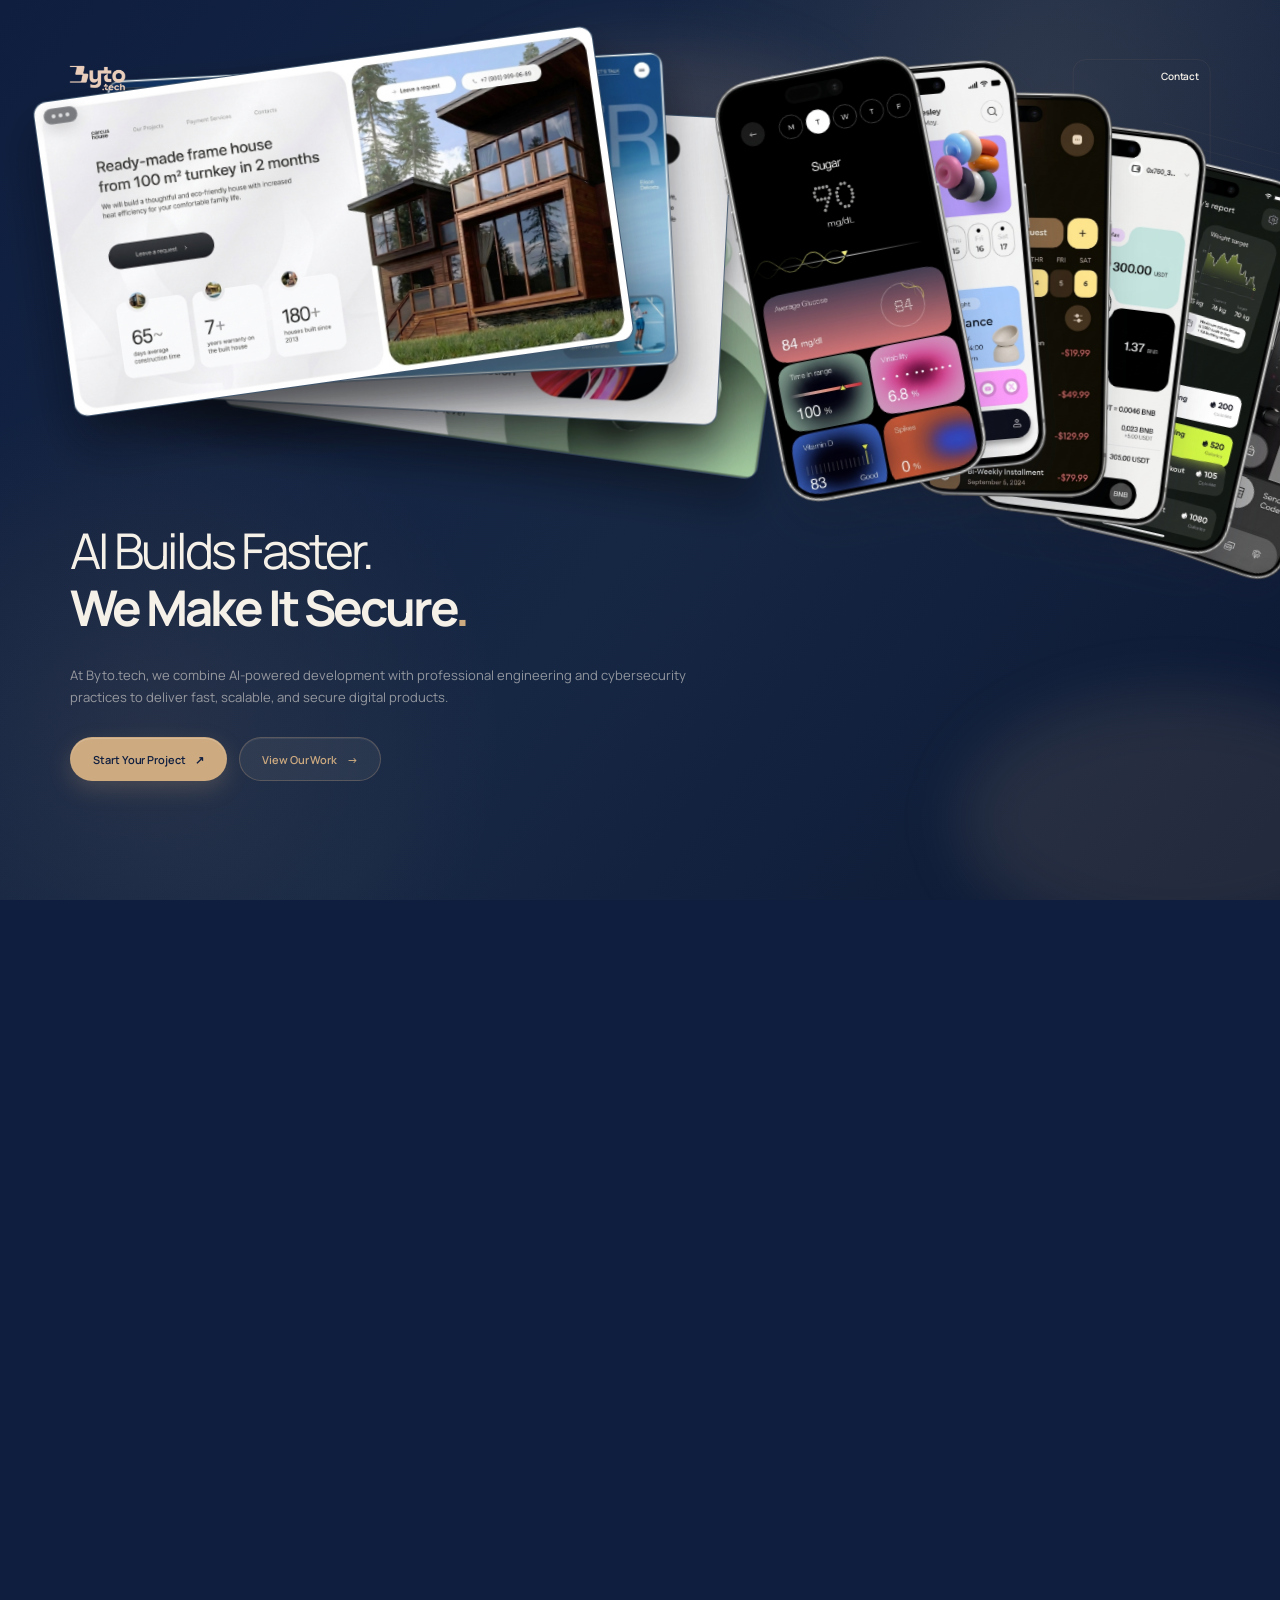
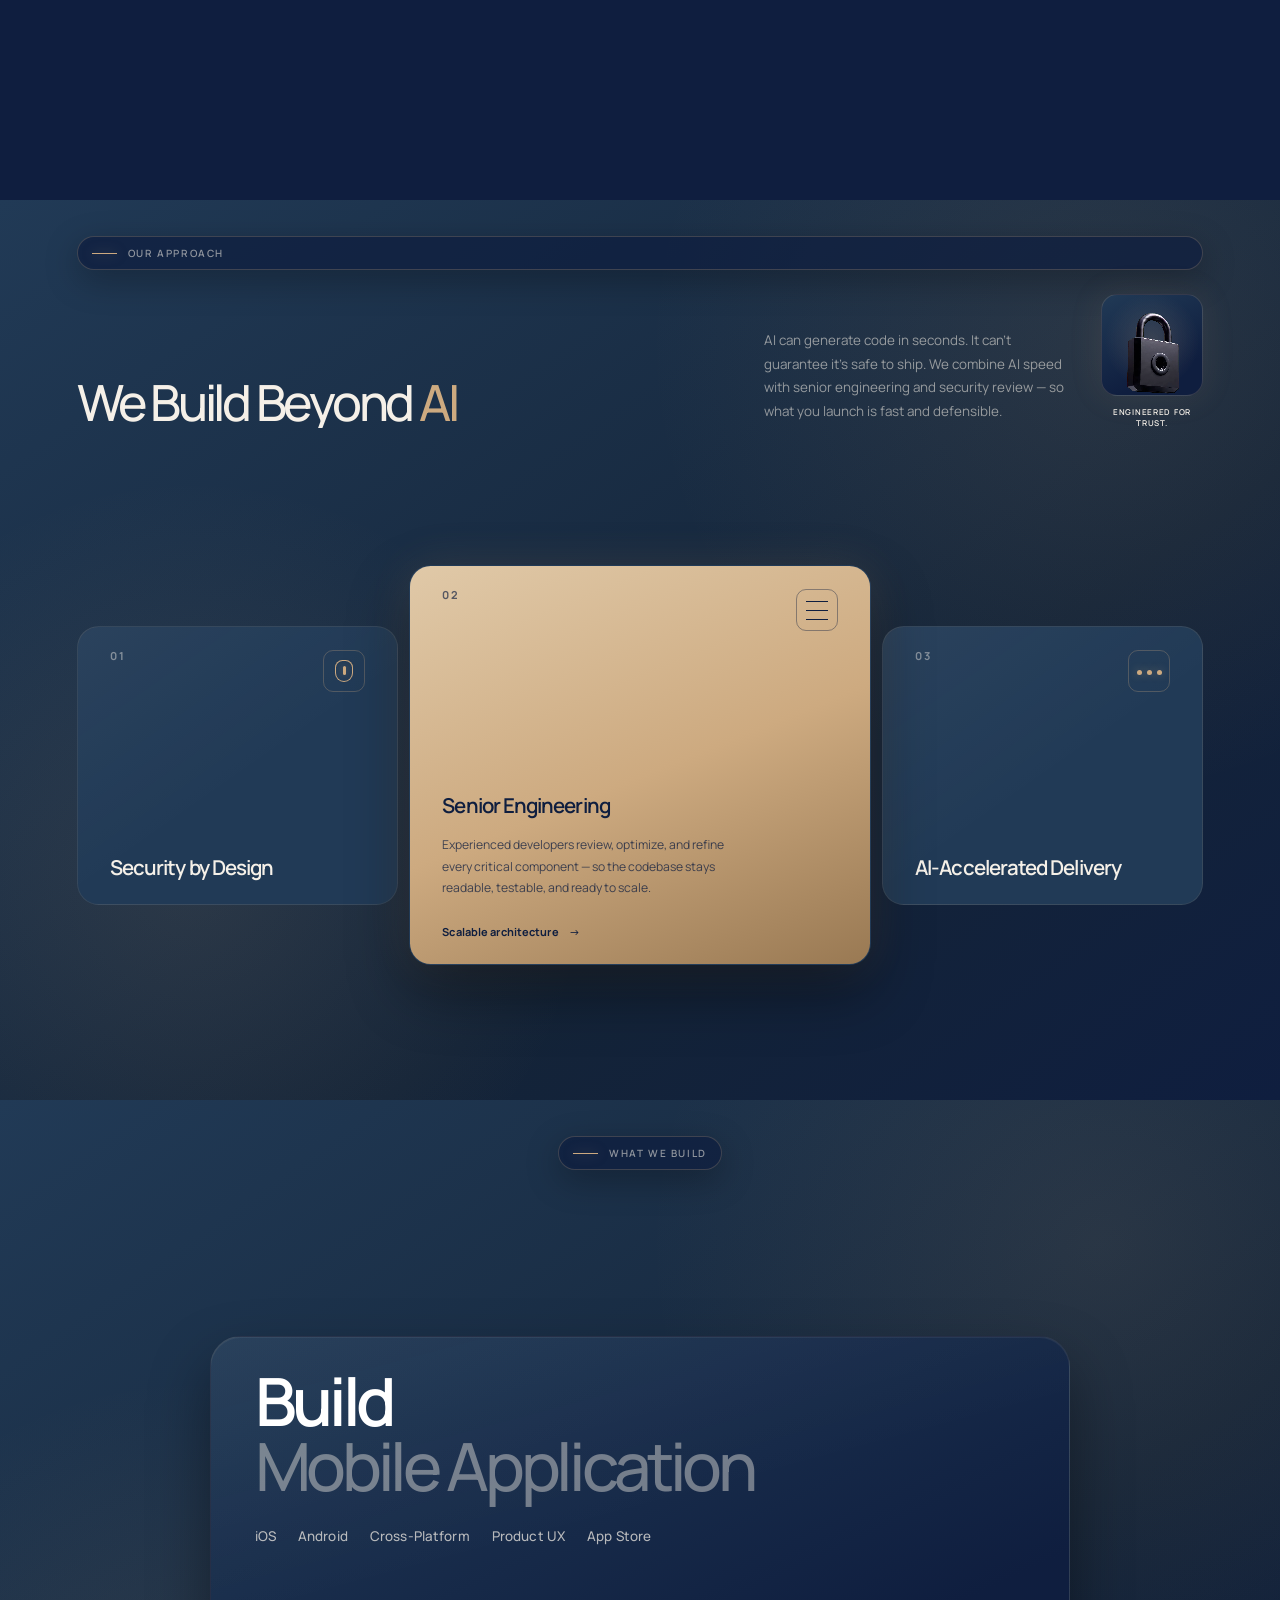
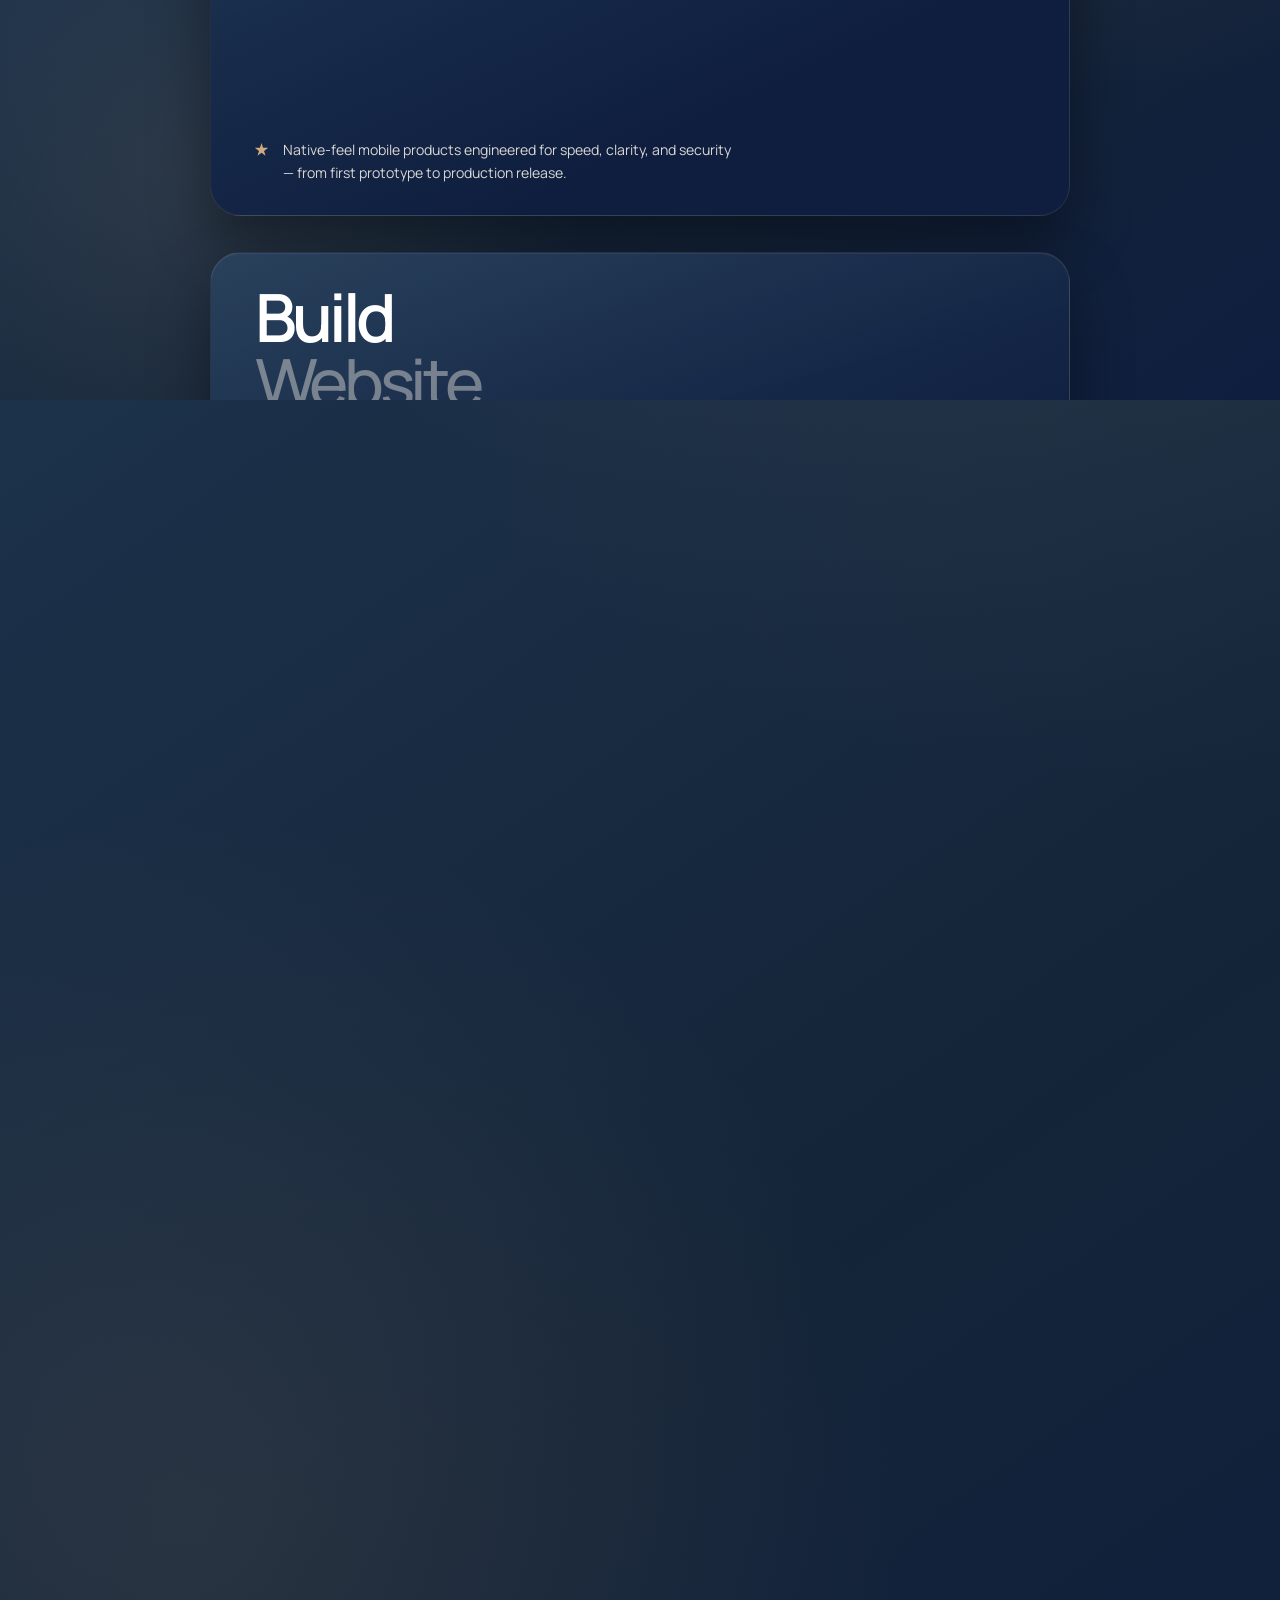
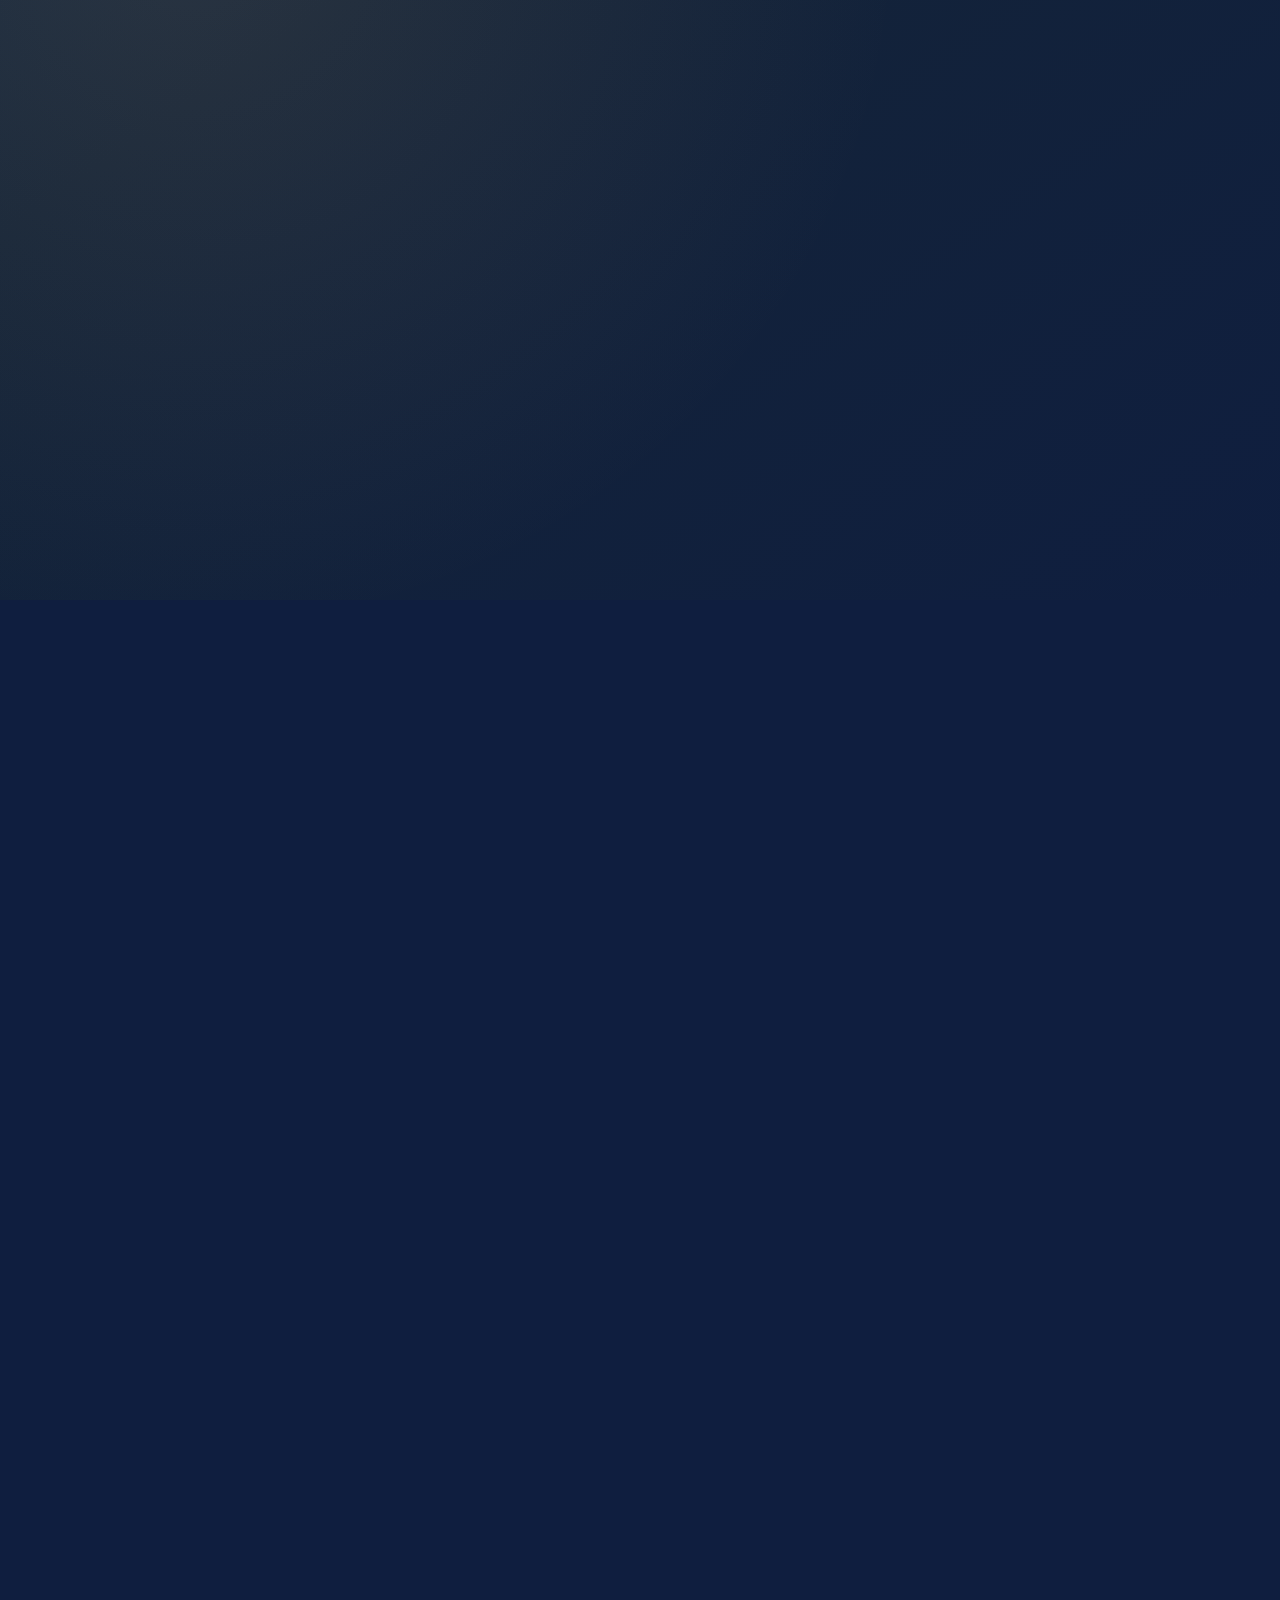
==== commit fe0482ce: "Update index.html to change the contact link to a section anchor; adjust hero-copy positioning in ho" ====
--- a/index.html
+++ b/index.html
@@ -183,7 +183,7 @@
           <div class="hero-actions reveal-up">
             <a
               class="button button-primary"
-              href="mailto:hello@ajo.company?subject=Hello%20%E2%80%94%20I%27d%20like%20to%20start%20a%20conversation.&body=Hi%2C%0A%0AI%27d%20like%20to%20get%20in%20touch.%0A%0A"
+              href="#contact"
             >
               Start Your Project
               <span aria-hidden="true">↗</span>
--- a/css/pages/home.css
+++ b/css/pages/home.css
@@ -2208,7 +2208,7 @@
   }
 
   .hero-copy {
-    top: 58%;
+    top: 50%;
     left: 7%;
     width: 86%;
   }
@@ -2382,7 +2382,7 @@
   }
 
   .hero-copy {
-    top: 58%;
+    top: 48%;
   }
 
   h1 {
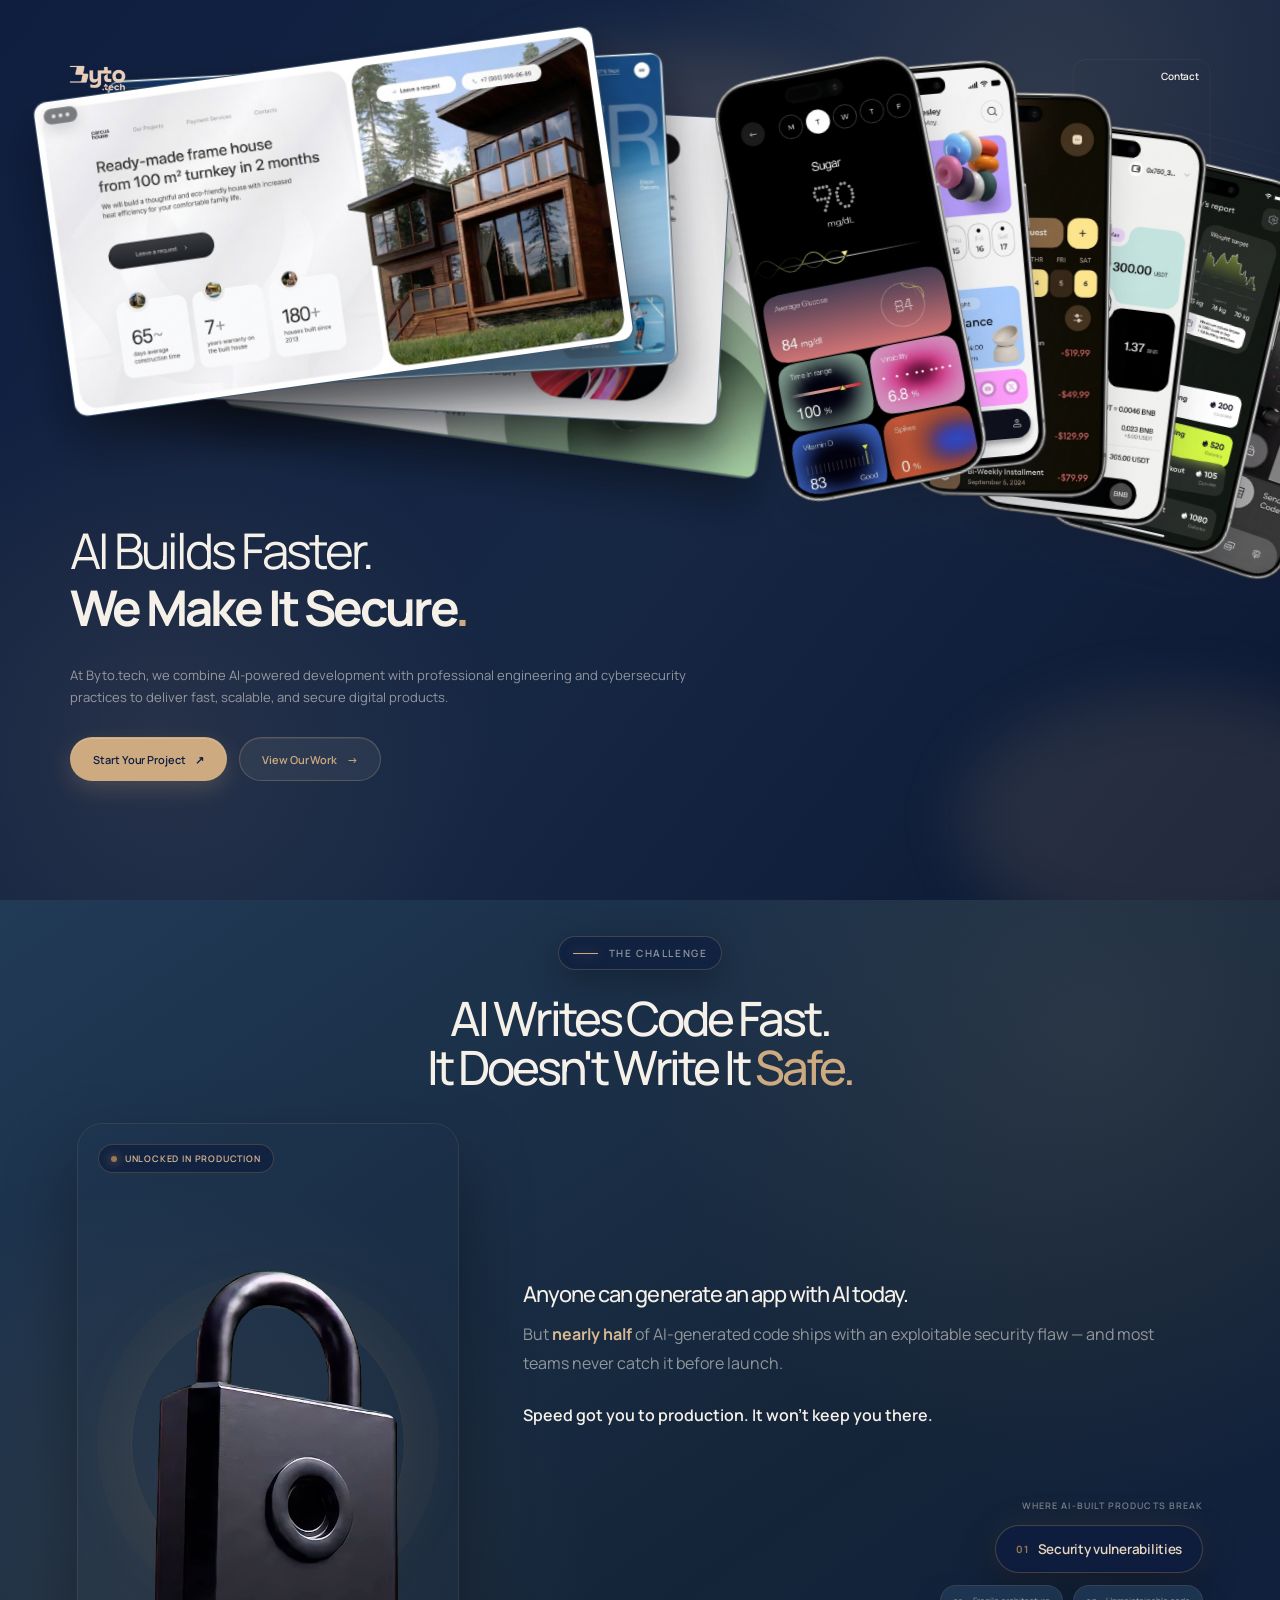
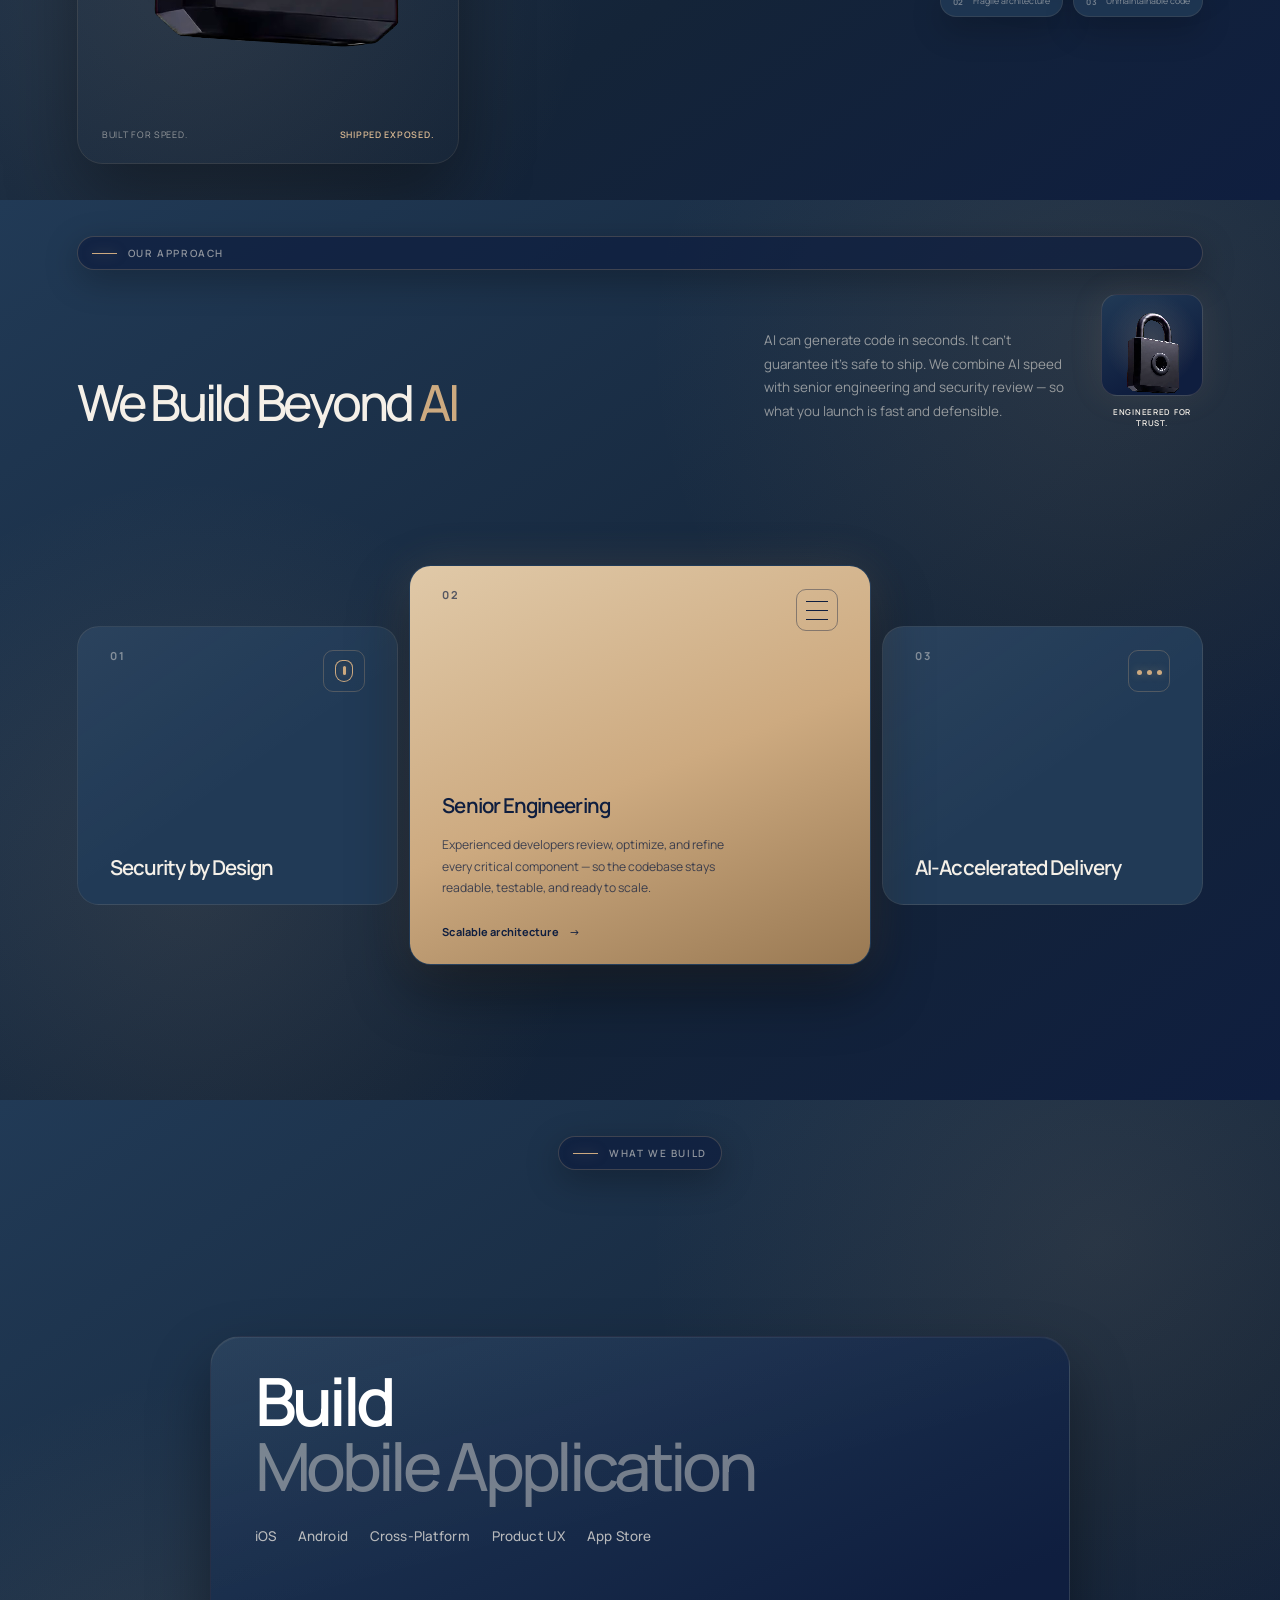
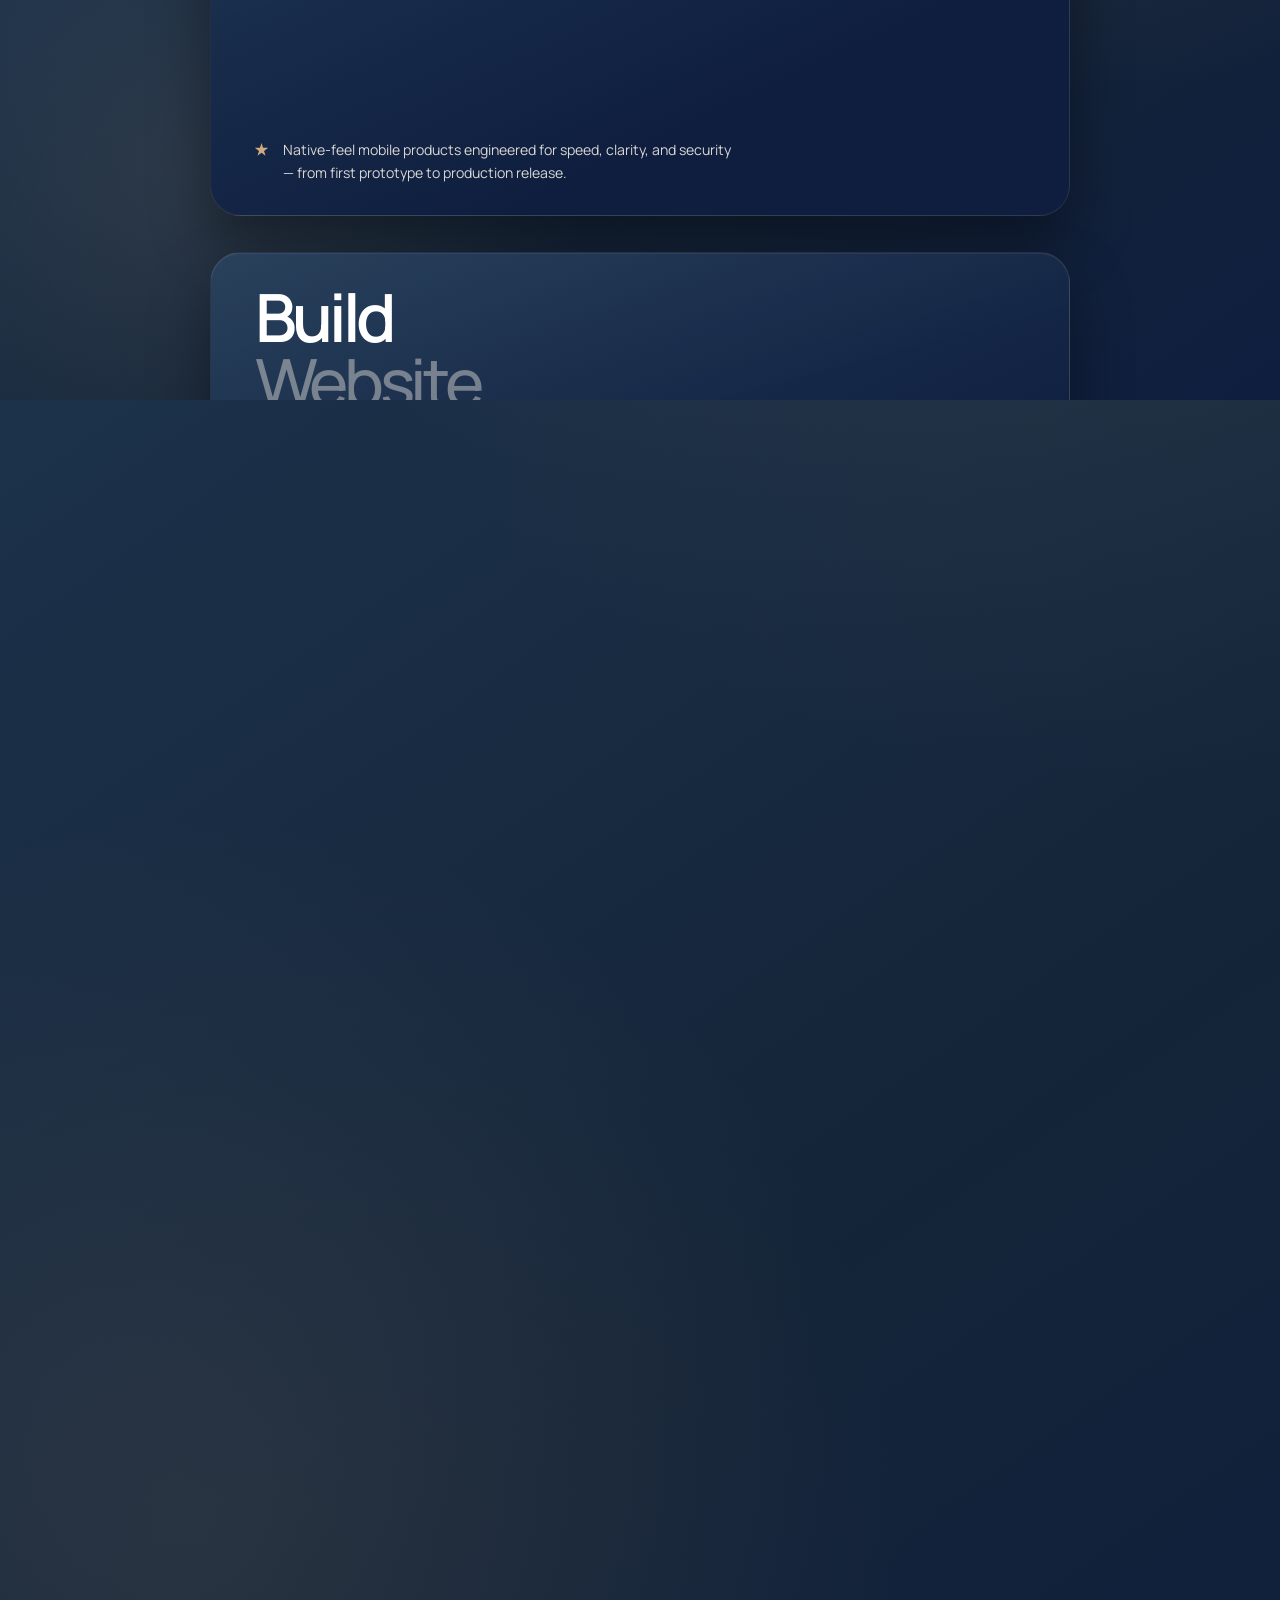
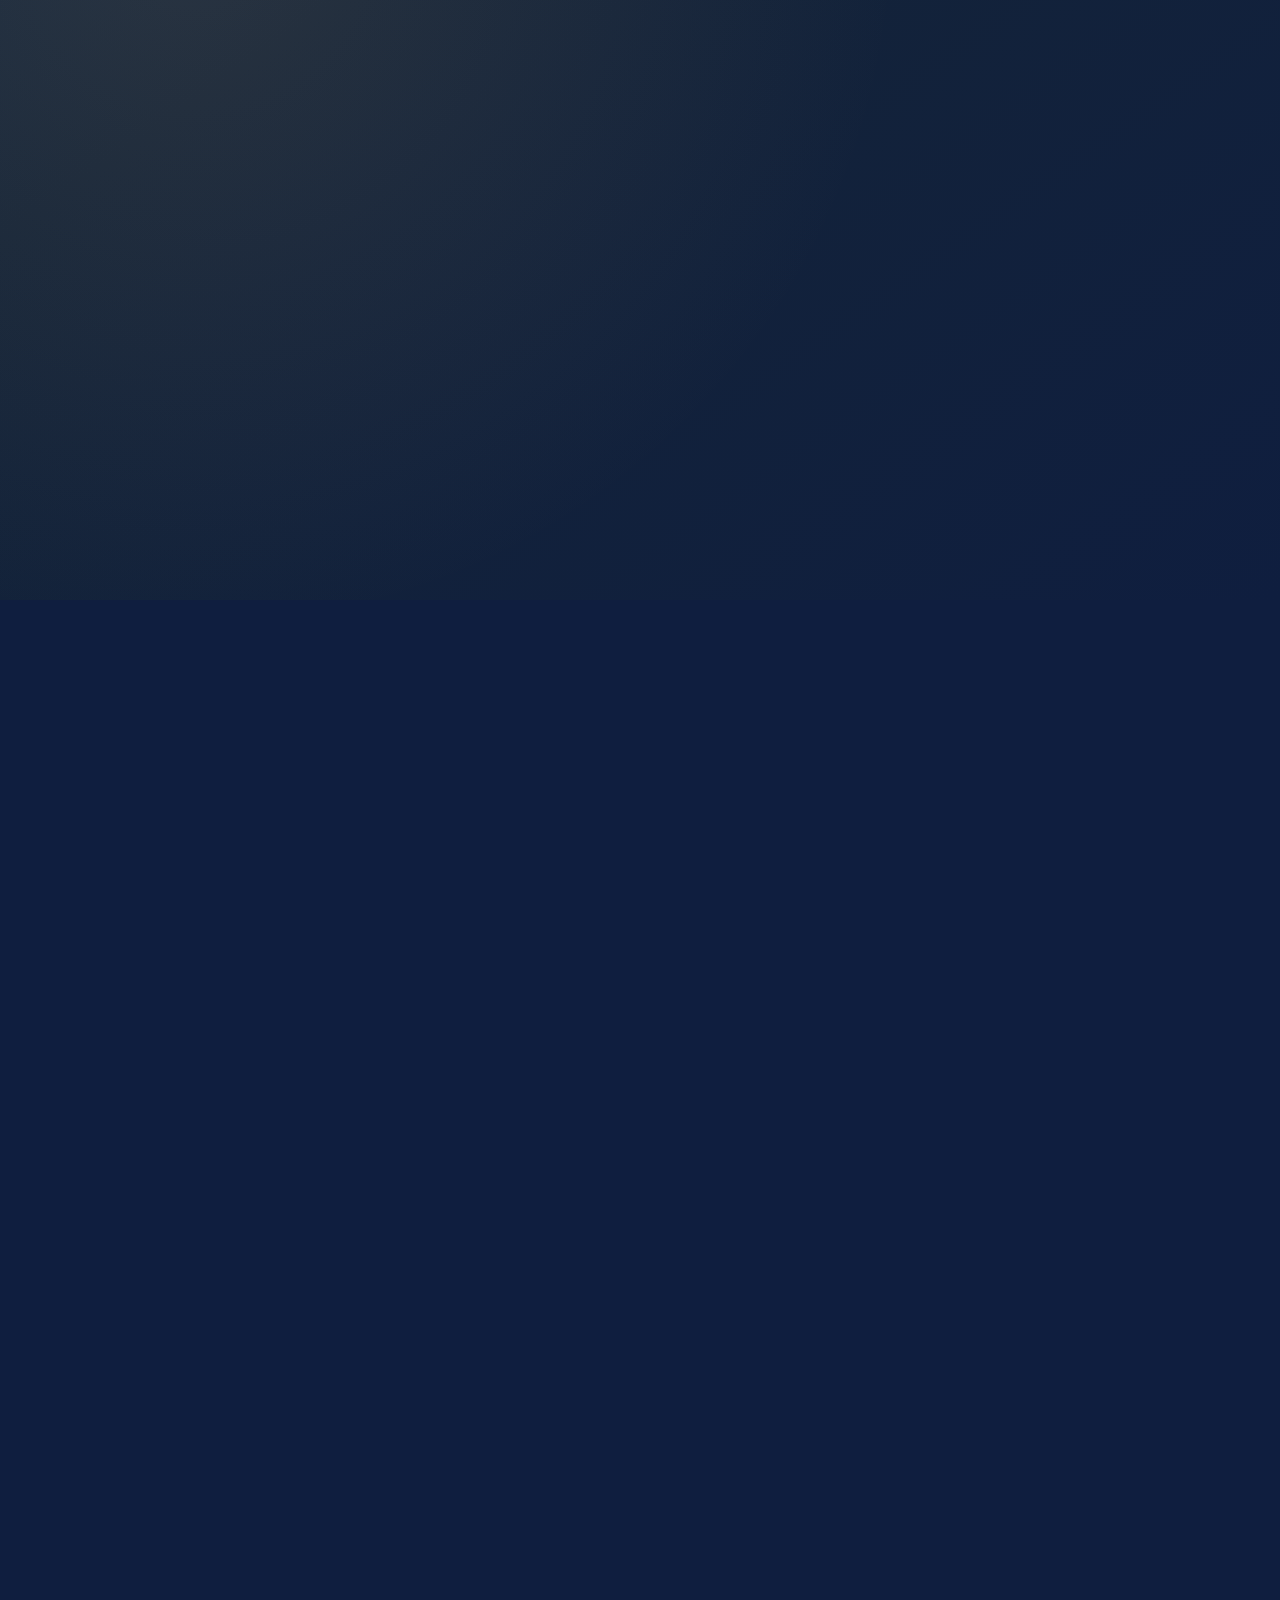
==== commit c3daa59f: "." ====
--- a/index.html
+++ b/index.html
@@ -146,6 +146,7 @@
               src="assets/images/projects/apps/Place_UI_into_iPhone_mockup_202608052024%20(2)-Photoroom.png"
             alt=""
           />
+          
           <img
             class="phone-shot shot-swap"
             src="assets/images/projects/apps/Place_UI_into_iPhone_mockup_202608052023-Photoroom.png"
--- a/css/pages/home.css
+++ b/css/pages/home.css
@@ -2101,7 +2101,8 @@
   }
 
   .hero {
-    min-height: max(100svh, 1000px);
+    height: 100svh;
+    min-height: 100svh;
     box-shadow: none;
   }
 
@@ -2208,7 +2209,7 @@
   }
 
   .hero-copy {
-    top: 50%;
+    top: 54%;
     left: 7%;
     width: 86%;
   }
@@ -2264,6 +2265,19 @@
     padding-left: 7%;
   }
 
+  /* Full-bleed cinematic slides — no side gutters like the hero */
+  .problem-section,
+  .solution-section,
+  .services-section,
+  .contact-section {
+    width: 100%;
+    max-width: none;
+    padding-right: 0;
+    padding-left: 0;
+    margin-right: 0;
+    margin-left: 0;
+  }
+
   .section-grid,
   .solution-intro {
     grid-template-columns: 1fr;
@@ -2284,17 +2298,20 @@
   }
 
   .solution-grid {
-    gap: 12px;
+    gap: 14px;
     align-items: stretch;
+    flex: none;
     flex-direction: column;
-  }
-
-  /* No hover on touch, so every card shows its detail. */
+    min-height: 0;
+  }
+
+  /* No hover on touch — every card shows full detail at natural height. */
   .solution-card,
   .solution-card.is-active {
     height: auto;
     min-height: 0;
-    flex-grow: 0;
+    flex: none;
+    overflow: visible;
   }
 
   .card-reveal,
@@ -2305,7 +2322,22 @@
   }
 
   .card-body {
-    margin-top: 54px;
+    margin-top: 18px;
+  }
+
+  .solution-card h3 {
+    font-size: clamp(20px, 5.4vw, 26px);
+  }
+
+  .solution-card p {
+    max-width: none;
+    margin-top: 10px;
+    font-size: 14px;
+    line-height: 1.6;
+  }
+
+  .card-outcome {
+    margin-top: 14px;
   }
 }
 
@@ -2382,7 +2414,7 @@
   }
 
   .hero-copy {
-    top: 48%;
+    top: 52%;
   }
 
   h1 {
@@ -2437,11 +2469,16 @@
   }
 
   .solution-card {
-    padding: 25px;
+    padding: 20px 18px 22px;
   }
 
   .card-body {
-    margin-top: 44px;
+    margin-top: 14px;
+  }
+
+  .card-icon {
+    width: 36px;
+    height: 36px;
   }
 }
 
@@ -2862,15 +2899,17 @@
   .problem-panel {
     height: auto;
     min-height: 100svh;
-    padding: 72px 6.5% 34px;
+    padding: 64px 5% 48px;
+    overflow: visible;
   }
 
   .problem-showcase {
     grid-template-columns: 1fr;
+    flex: none;
   }
 
   .problem-visual {
-    min-height: min(110vw, 480px);
+    min-height: min(92vw, 380px);
   }
 
   .problem-copy {
@@ -2897,11 +2936,11 @@
   }
 
   .problem-showcase {
-    margin-top: 38px;
+    margin-top: 28px;
   }
 
   .problem-visual {
-    min-height: 390px;
+    min-height: min(88vw, 340px);
   }
 
   .problem-visual figcaption {
@@ -3074,11 +3113,18 @@
   .solution-panel {
     height: auto;
     min-height: 100svh;
-    padding: 72px 6.5% 34px;
+    padding: 64px 5% 48px;
+    overflow: visible;
+  }
+
+  .solution-grid {
+    flex: none;
   }
 
   .solution-card,
   .solution-section.is-presented .solution-card {
+    height: auto;
+    flex: none;
     opacity: 1;
     animation: none;
   }
@@ -3700,7 +3746,8 @@
   .contact-panel {
     height: auto;
     min-height: 100svh;
-    padding: 72px 6.5% 40px;
+    padding: 64px 5% 48px;
+    overflow: visible;
   }
 
   .contact-layout {
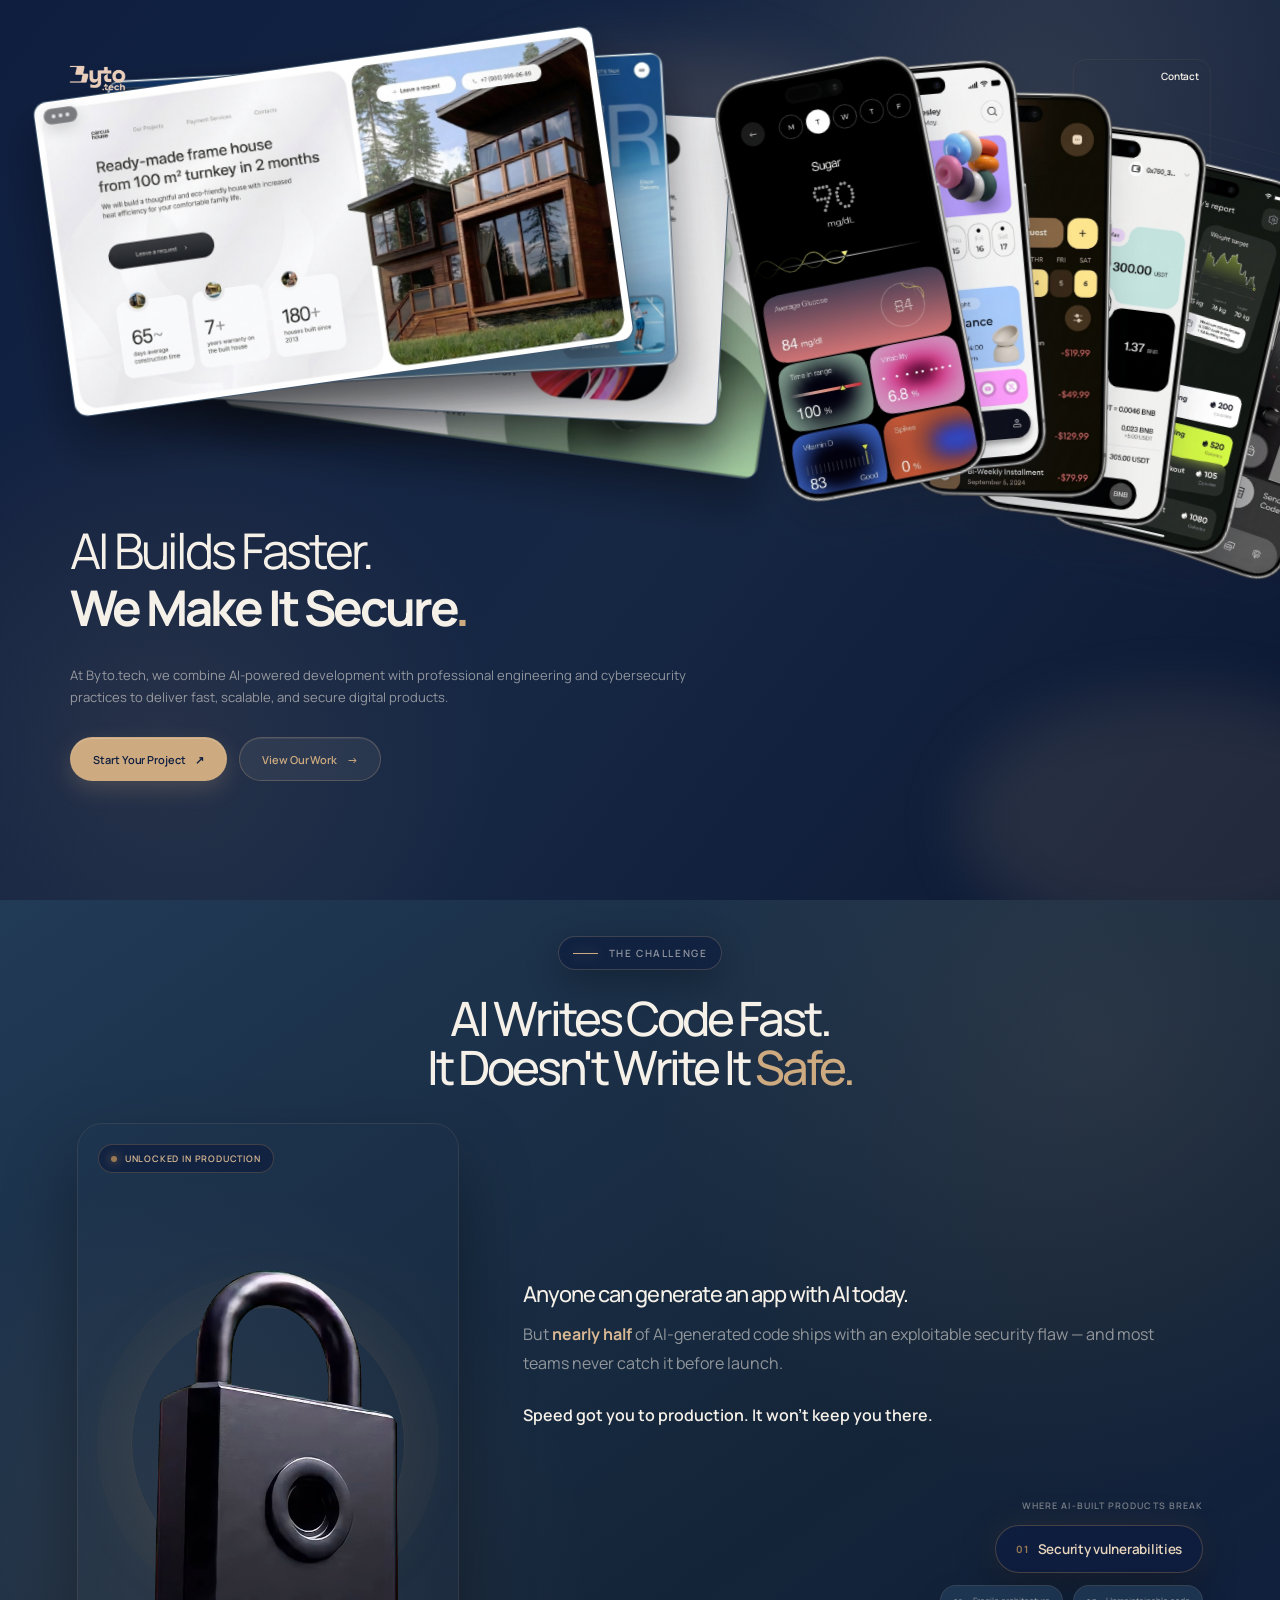
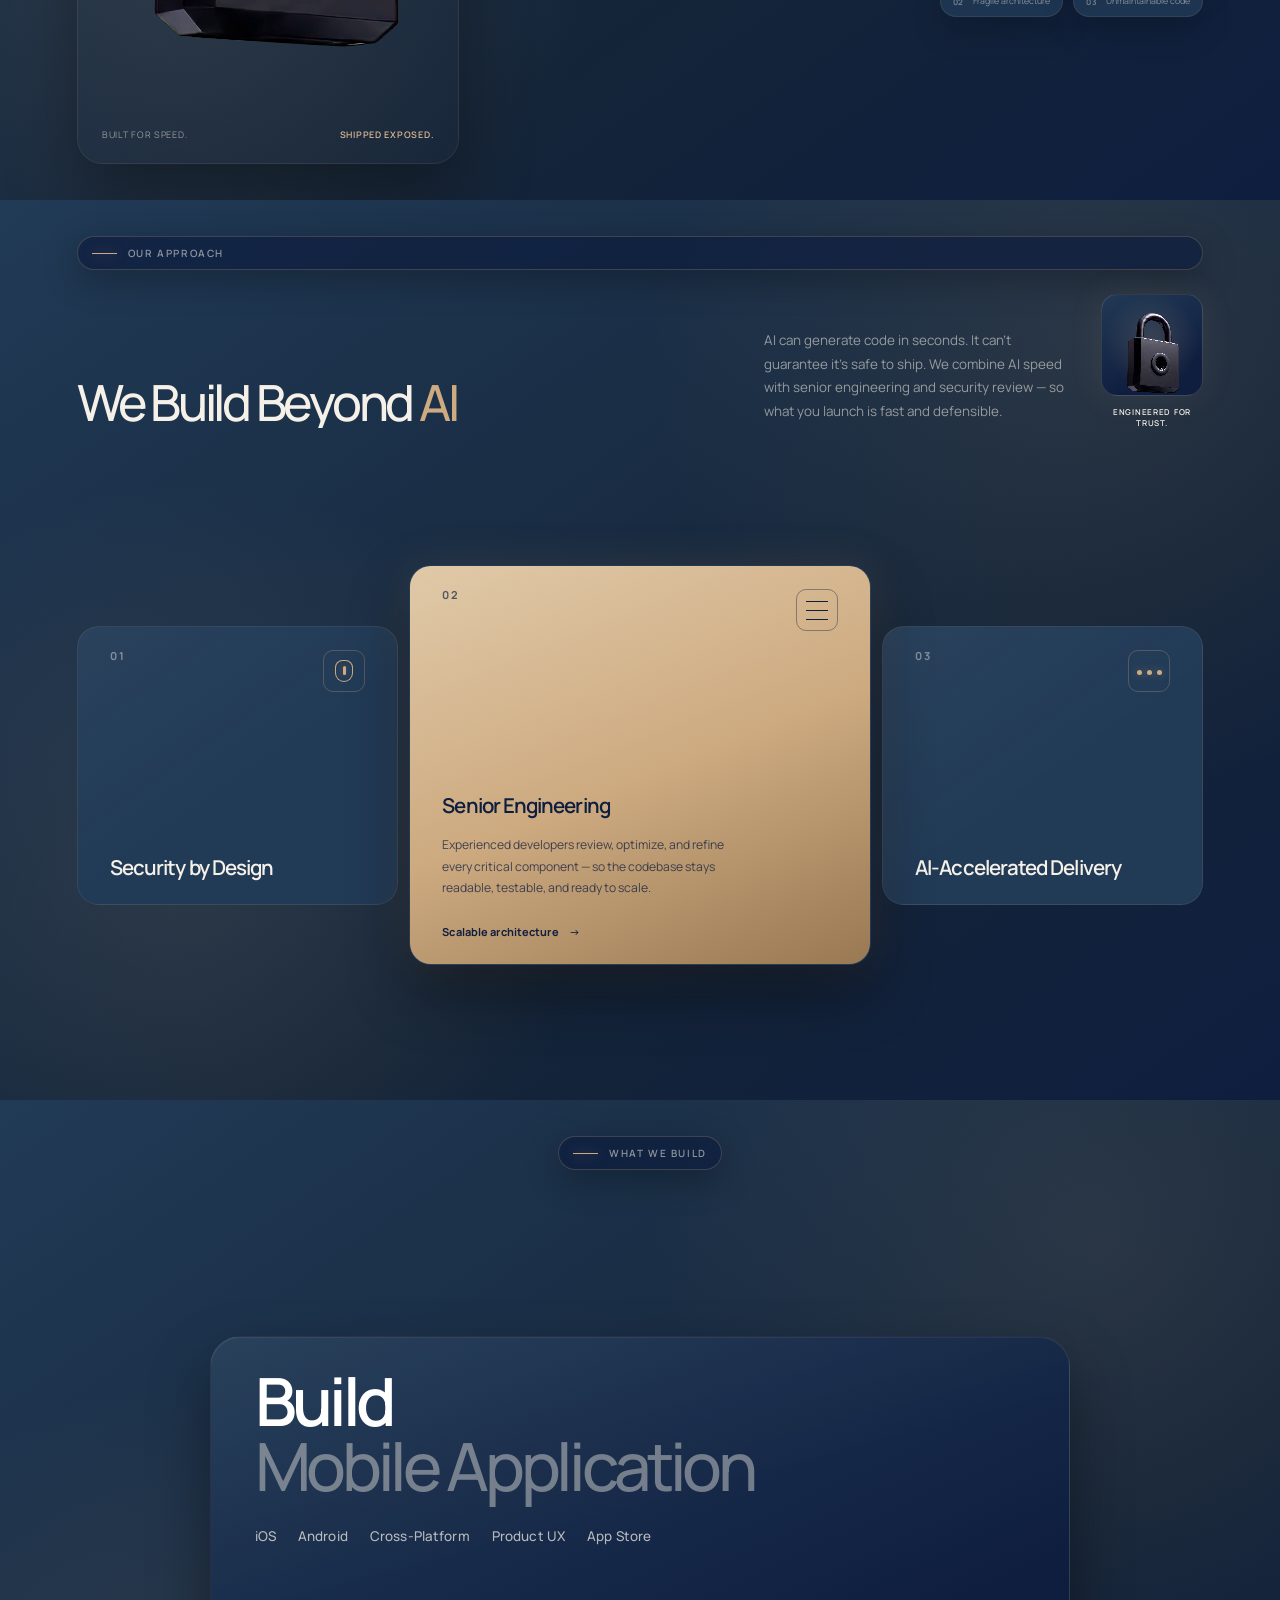
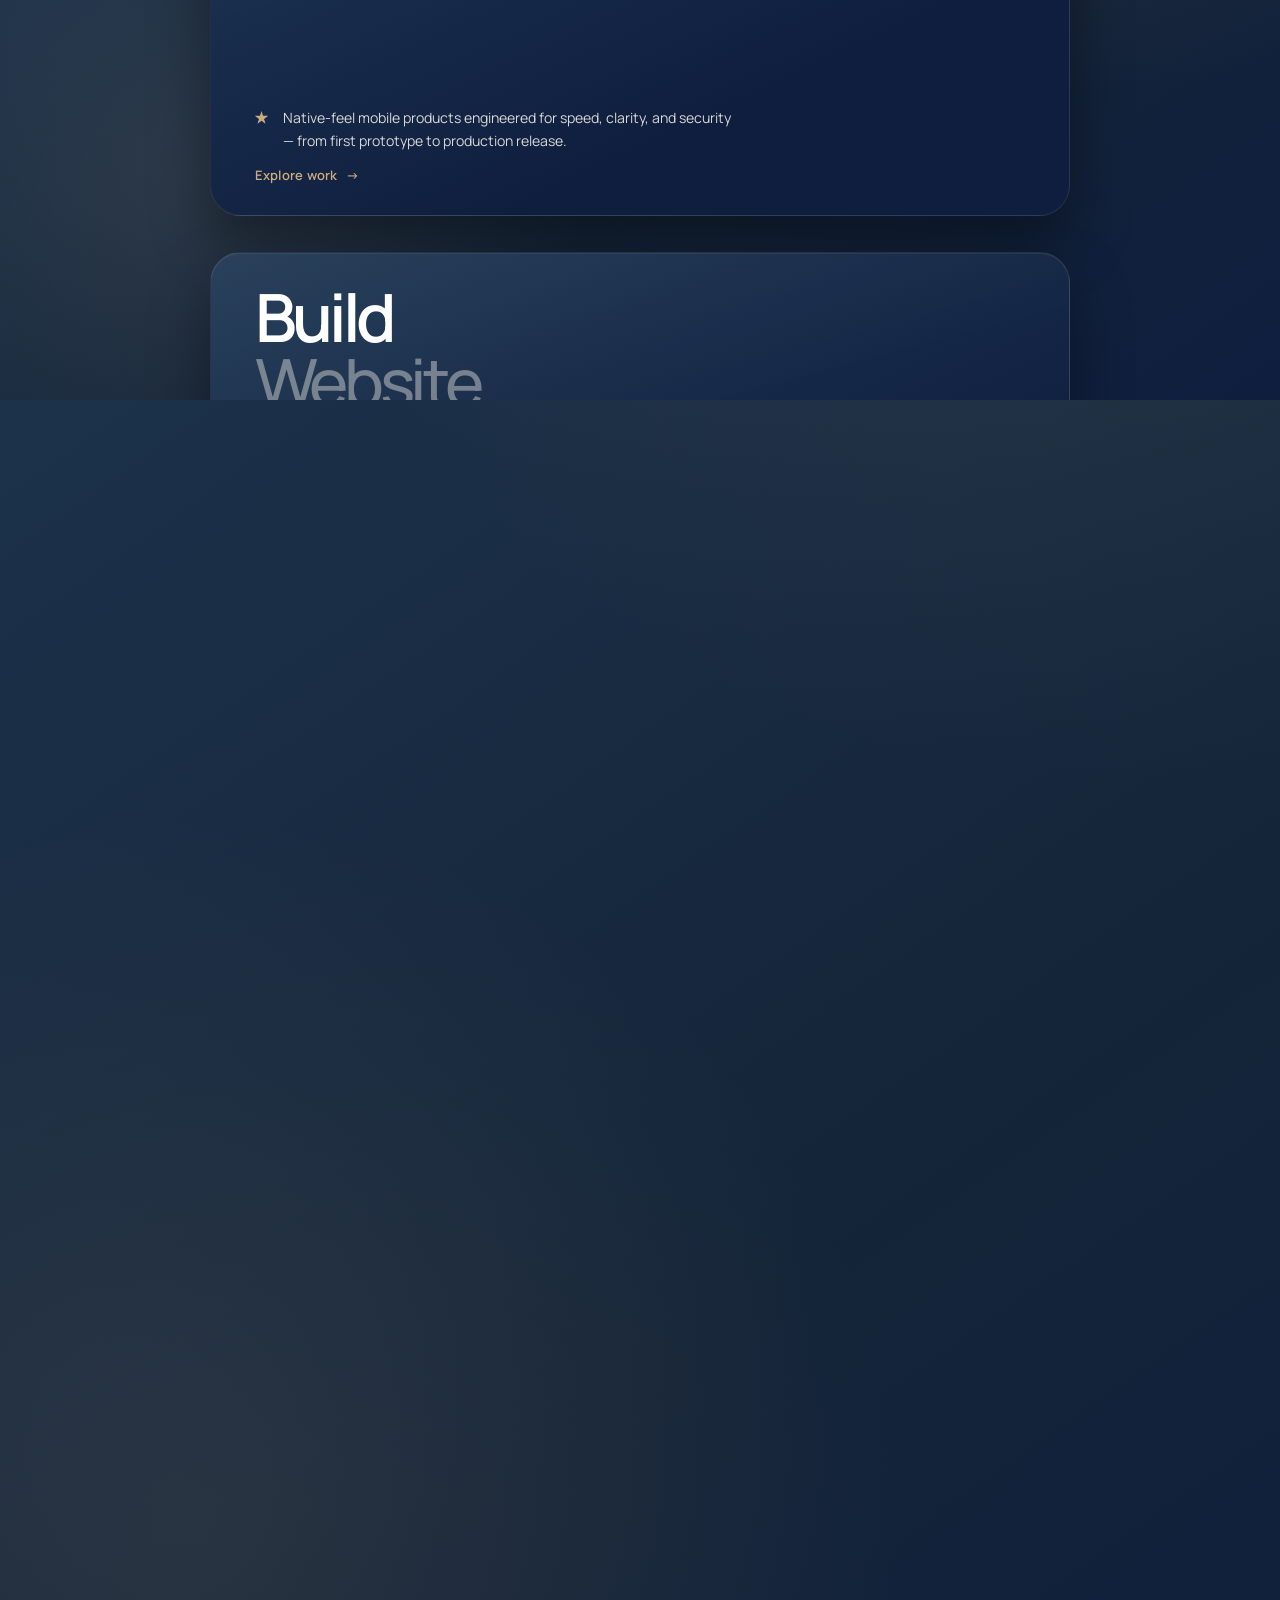
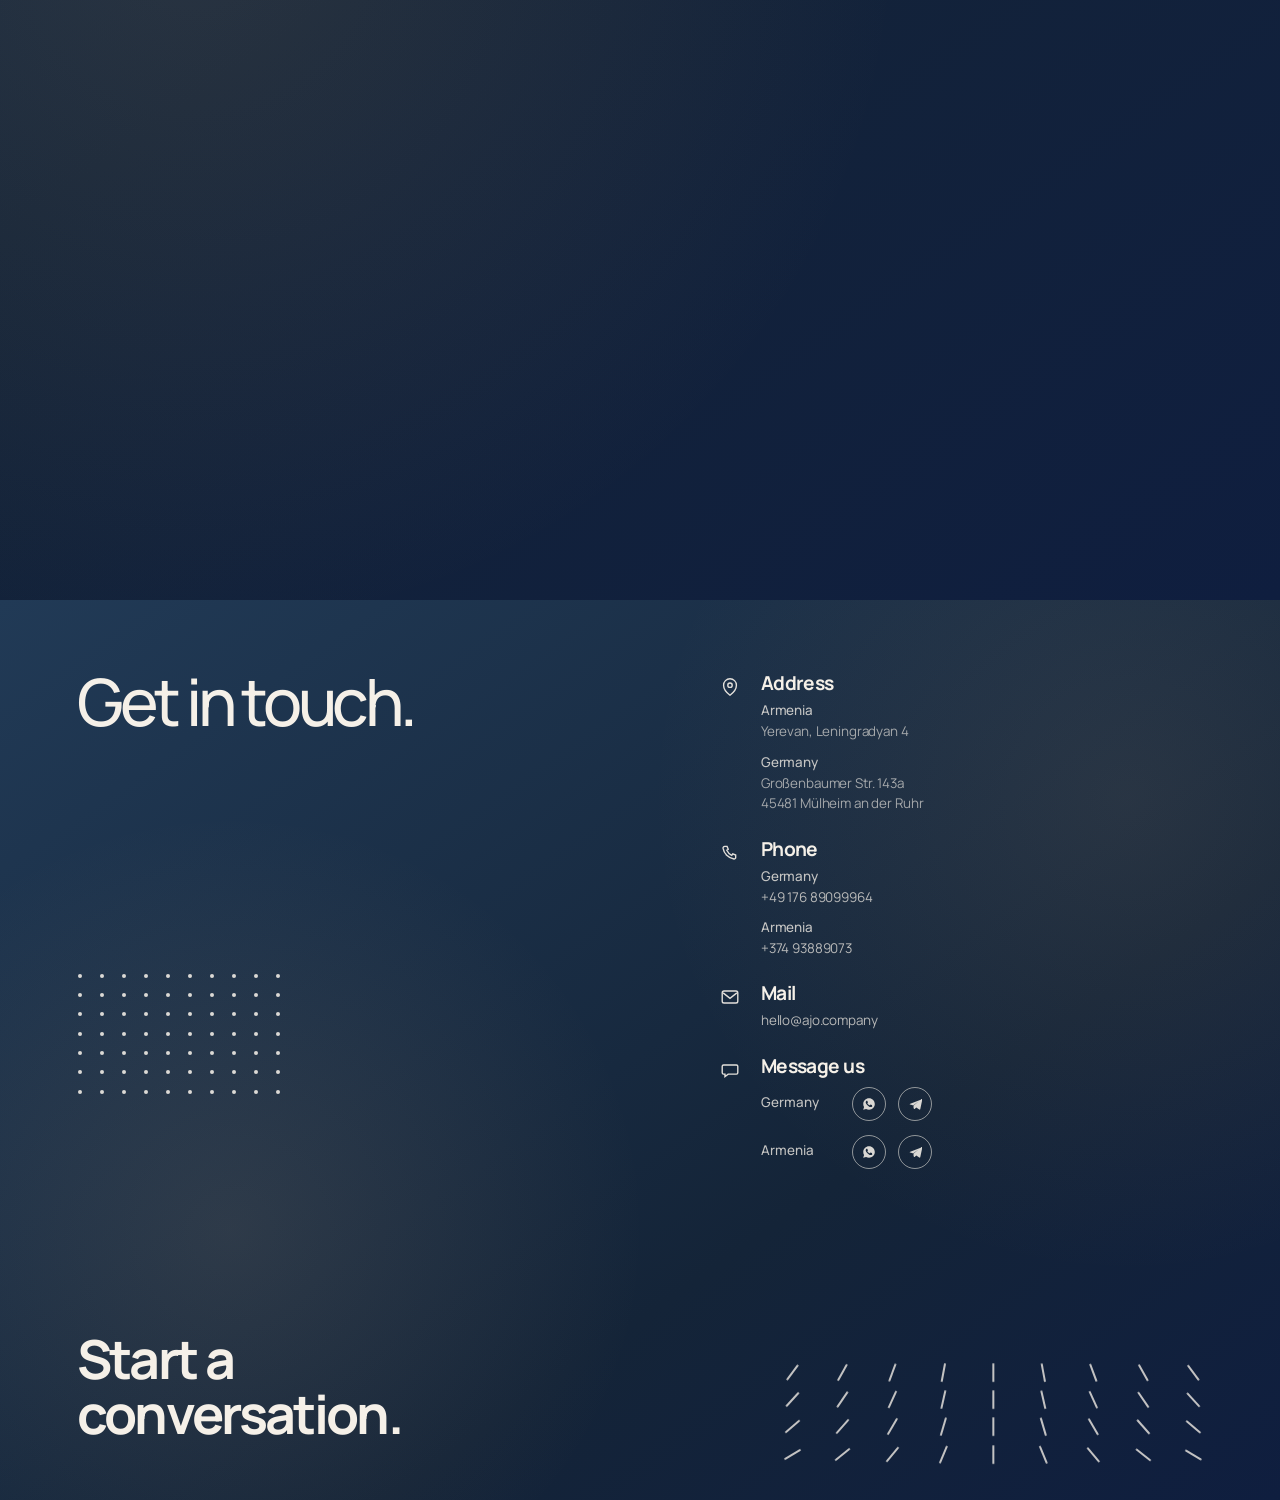
==== commit 6f84a442: "Implement new work.html page to showcase services and projects; update index.html for improved navig" ====
--- a/index.html
+++ b/index.html
@@ -10,7 +10,19 @@
     <title>Byto.tech — Secure AI-Powered Development</title>
     <script>
       if ("scrollRestoration" in history) history.scrollRestoration = "manual";
-      document.documentElement.classList.add("intro-playing");
+      (function () {
+        var hash = location.hash;
+        var resume = false;
+        try {
+          resume =
+            hash === "#services" ||
+            hash === "#contact" ||
+            !!sessionStorage.getItem("byto:return");
+        } catch (e) {}
+        document.documentElement.classList.add(
+          resume ? "intro-skipped" : "intro-playing",
+        );
+      })();
     </script>
     <link rel="preconnect" href="https://fonts.googleapis.com" />
     <link rel="preconnect" href="https://fonts.gstatic.com" crossorigin />
@@ -146,7 +158,7 @@
               src="assets/images/projects/apps/Place_UI_into_iPhone_mockup_202608052024%20(2)-Photoroom.png"
             alt=""
           />
-          
+
           <img
             class="phone-shot shot-swap"
             src="assets/images/projects/apps/Place_UI_into_iPhone_mockup_202608052023-Photoroom.png"
@@ -189,7 +201,7 @@
               Start Your Project
               <span aria-hidden="true">↗</span>
             </a>
-            <a class="button button-secondary" href="#work">
+            <a class="button button-secondary" href="#services">
               View Our Work
               <span aria-hidden="true">→</span>
             </a>
@@ -340,7 +352,7 @@
         </div>
       </section>
 
-      <section class="services-section content-section" aria-labelledby="services-title">
+      <section id="services" class="services-section content-section" aria-labelledby="services-title">
         <div class="services-track">
           <div class="services-pin">
             <div class="services-panel">
@@ -350,7 +362,7 @@
               </header>
 
               <div class="services-stack" data-services-stack>
-                <article class="service-card" style="--stack-i: 0">
+                <a class="service-card" style="--stack-i: 0" href="work.html?service=mobile">
                   <div class="service-card-body">
                     <h3>
                       <span class="service-title-lead">Build</span>
@@ -368,10 +380,11 @@
                       Native-feel mobile products engineered for speed, clarity, and
                       security — from first prototype to production release.
                     </p>
-                  </div>
-                </article>
-
-                <article class="service-card" style="--stack-i: 1">
+                    <span class="service-cta">Explore work <b aria-hidden="true">→</b></span>
+                  </div>
+                </a>
+
+                <a class="service-card" style="--stack-i: 1" href="work.html?service=website">
                   <div class="service-card-body">
                     <h3>
                       <span class="service-title-lead">Build</span>
@@ -389,10 +402,11 @@
                       Fast, scalable websites and web platforms with the same
                       engineering rigor we apply to every production system.
                     </p>
-                  </div>
-                </article>
-
-                <article class="service-card" style="--stack-i: 2">
+                    <span class="service-cta">Explore work <b aria-hidden="true">→</b></span>
+                  </div>
+                </a>
+
+                <a class="service-card" style="--stack-i: 2" href="work.html?service=ai">
                   <div class="service-card-body">
                     <h3>
                       <span class="service-title-lead">AI</span>
@@ -410,8 +424,9 @@
                       Practical AI automation that removes busywork, connects your
                       tools, and stays under human control where it matters.
                     </p>
-                  </div>
-                </article>
+                    <span class="service-cta">Explore work <b aria-hidden="true">→</b></span>
+                  </div>
+                </a>
               </div>
             </div>
           </div>
--- a/css/pages/home.css
+++ b/css/pages/home.css
@@ -14,6 +14,15 @@
 
 .intro-playing {
   overflow: hidden;
+}
+
+.intro-skipped .logo-intro {
+  display: none !important;
+}
+
+.intro-skipped .stage {
+  transform: none !important;
+  animation: none !important;
 }
 
 .intro-playing:not(.intro-ready) .logo-intro,
@@ -3251,6 +3260,8 @@
   border: 1px solid rgba(205, 170, 128, 0.12);
   border-radius: clamp(22px, 2.4vw, 36px);
   color: var(--ink);
+  text-decoration: none;
+  cursor: pointer;
   background:
     linear-gradient(165deg, rgba(245, 240, 232, 0.04), transparent 42%),
     linear-gradient(155deg, #213a56, #0f1e3f 70%);
@@ -3260,6 +3271,37 @@
   /* -50% keeps the card centered; --card-y drives the stack rise */
   transform: translate3d(0, calc(-50% + var(--card-y, 110%)), 0);
   will-change: transform;
+  transition: border-color 0.35s ease, box-shadow 0.35s ease;
+}
+
+.service-card:hover,
+.service-card:focus-visible {
+  border-color: rgba(205, 170, 128, 0.34);
+  box-shadow:
+    0 32px 70px rgba(0, 0, 0, 0.44),
+    inset 0 1px 0 rgba(245, 240, 232, 0.1);
+  outline: none;
+}
+
+.service-cta {
+  display: inline-flex;
+  gap: 8px;
+  align-items: center;
+  margin-top: 16px;
+  color: var(--accent);
+  font-size: 13px;
+  font-weight: 600;
+  letter-spacing: 0.02em;
+}
+
+.service-cta b {
+  font-weight: 600;
+  transition: transform 0.3s var(--ease-out);
+}
+
+.service-card:hover .service-cta b,
+.service-card:focus-visible .service-cta b {
+  transform: translateX(4px);
 }
 
 .service-card-body {
@@ -3314,6 +3356,11 @@
   color: rgba(245, 240, 232, 0.88);
   font-size: clamp(13px, 1.1vw, 16px);
   line-height: 1.65;
+}
+
+.service-card .service-cta {
+  margin-top: 14px;
+  flex: none;
 }
 
 .service-star {
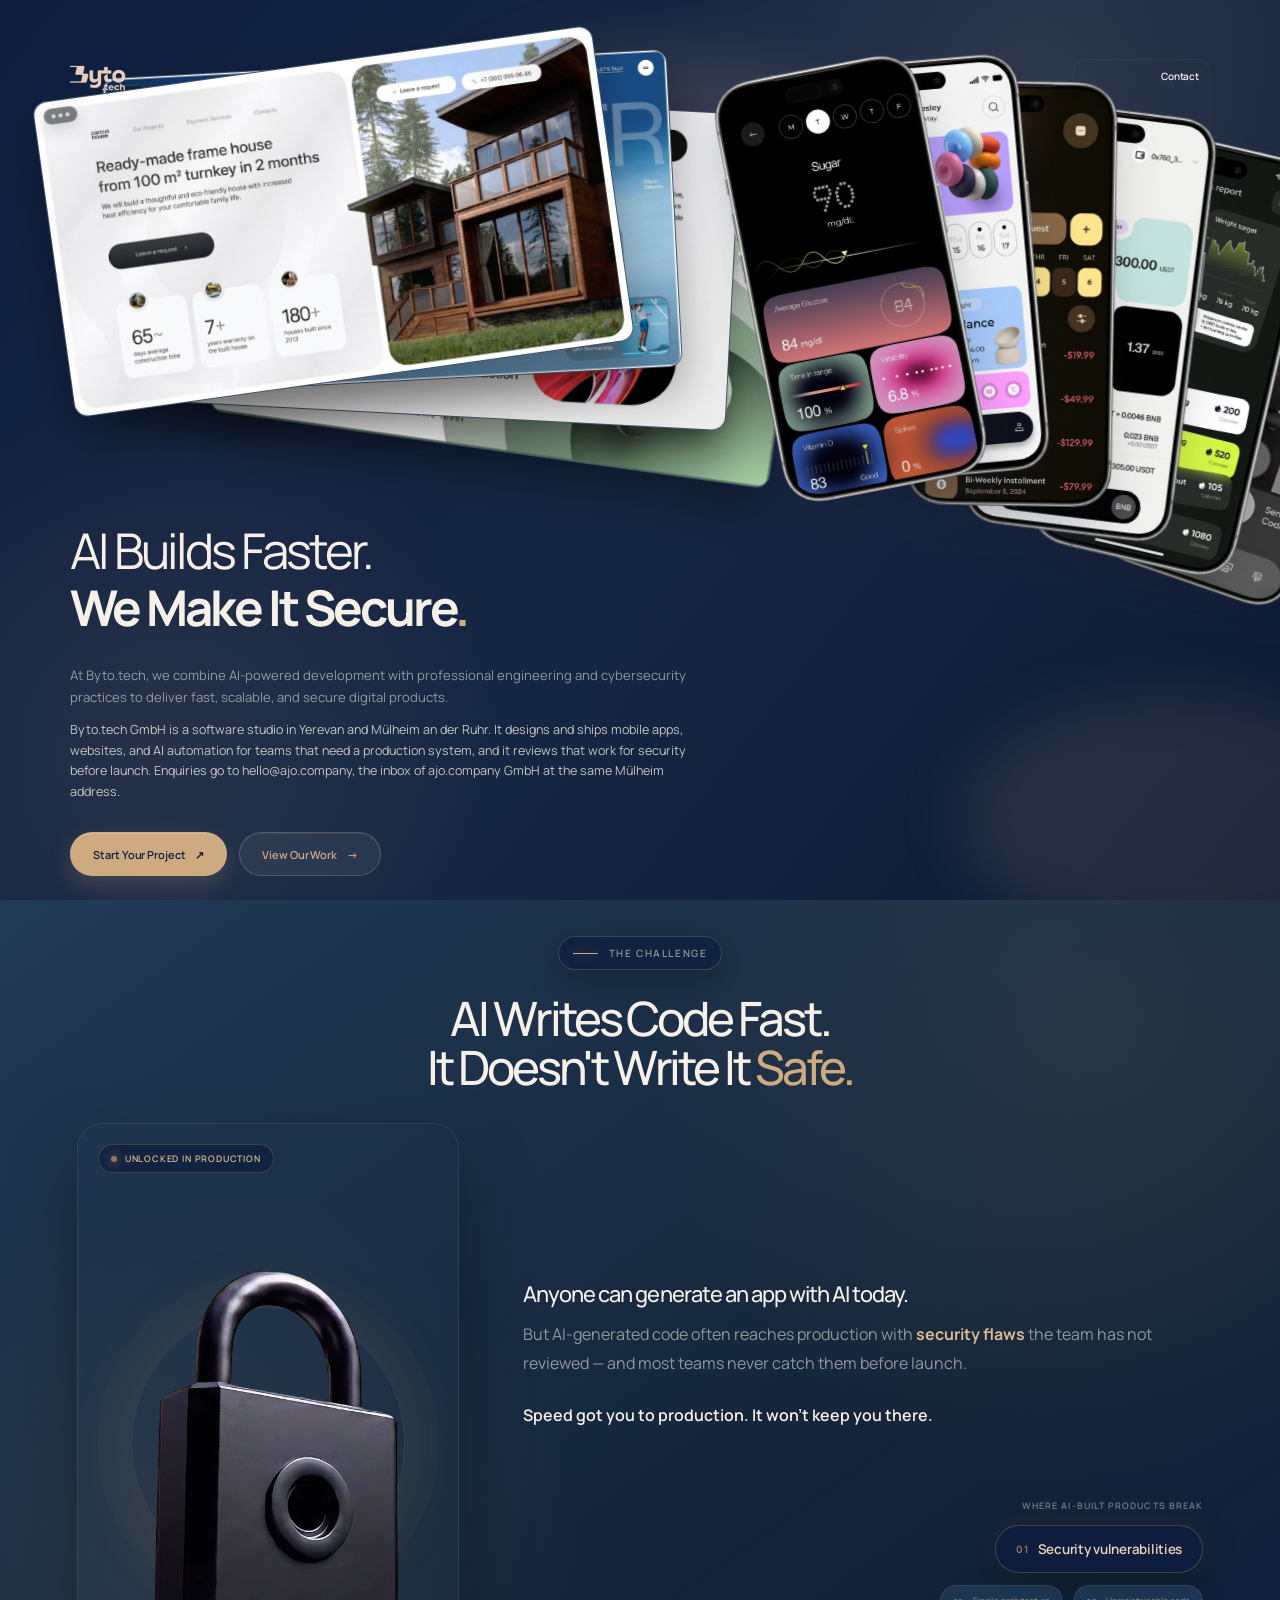
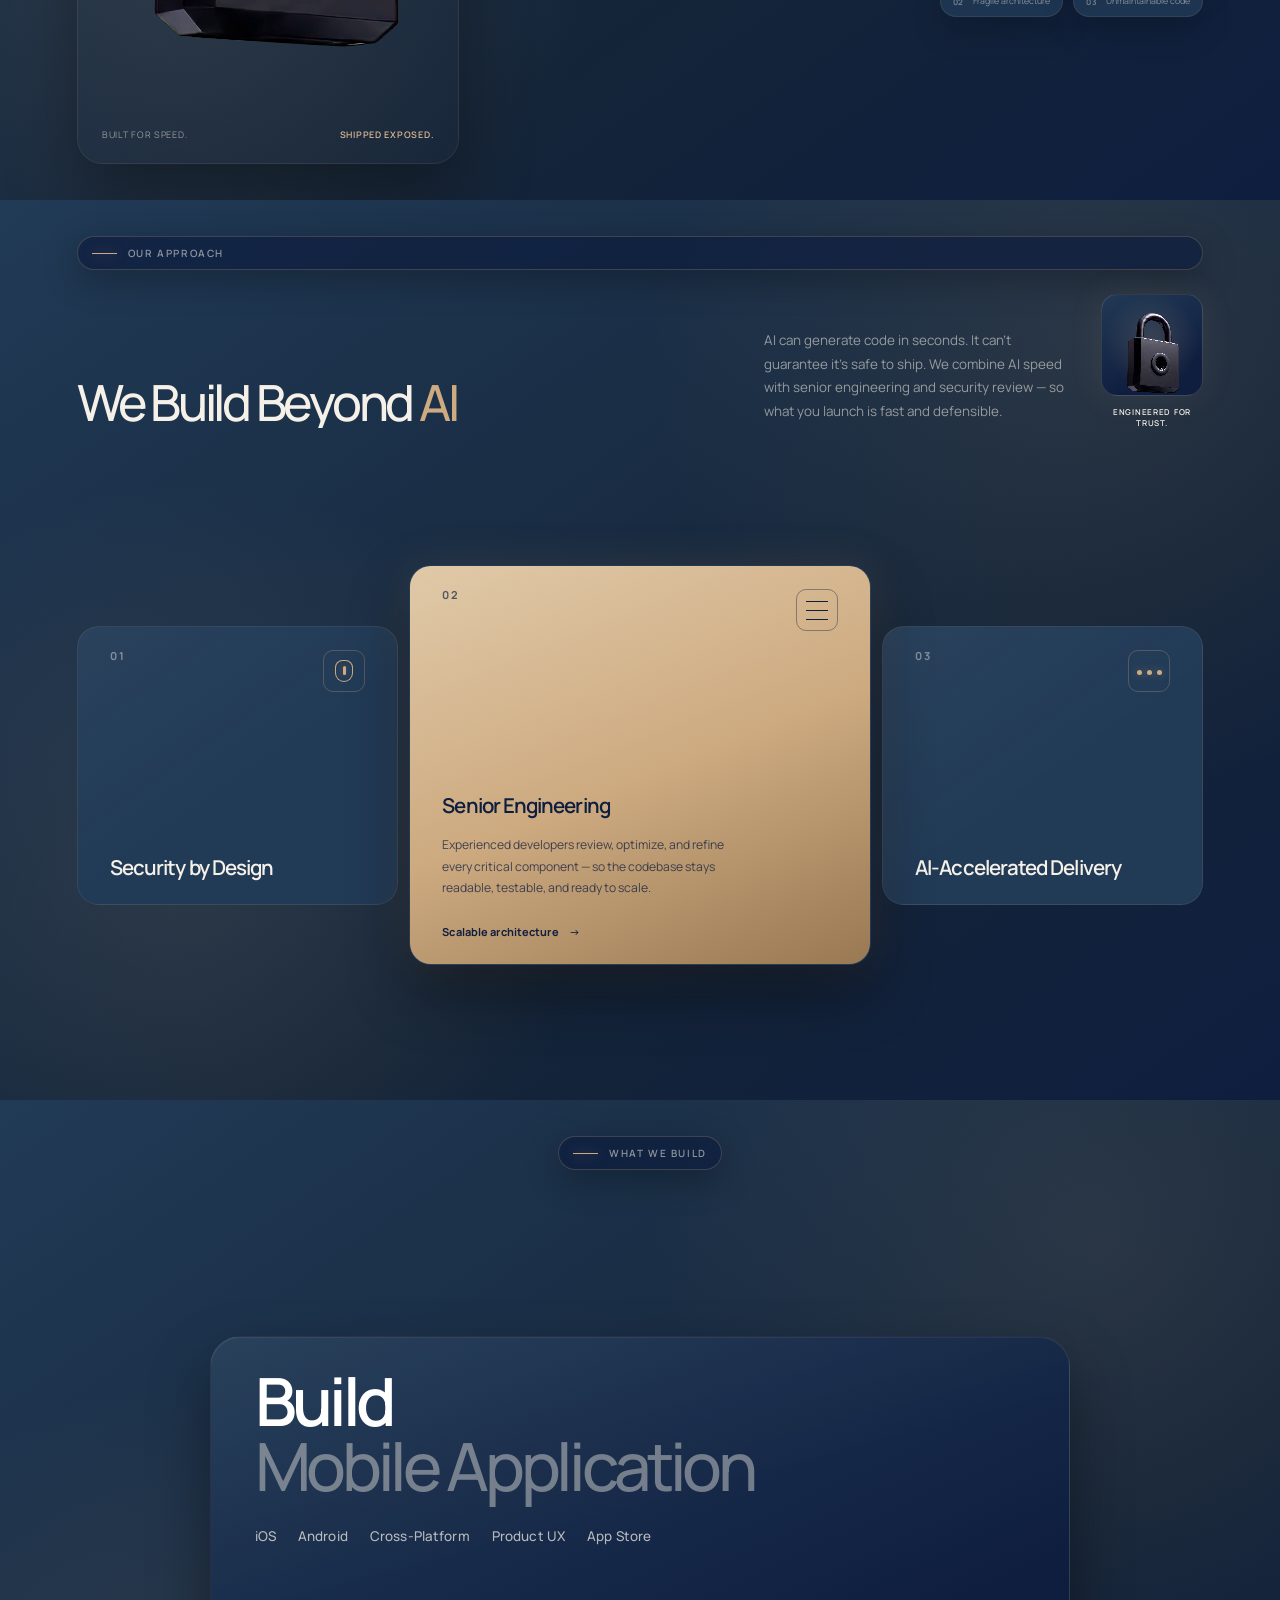
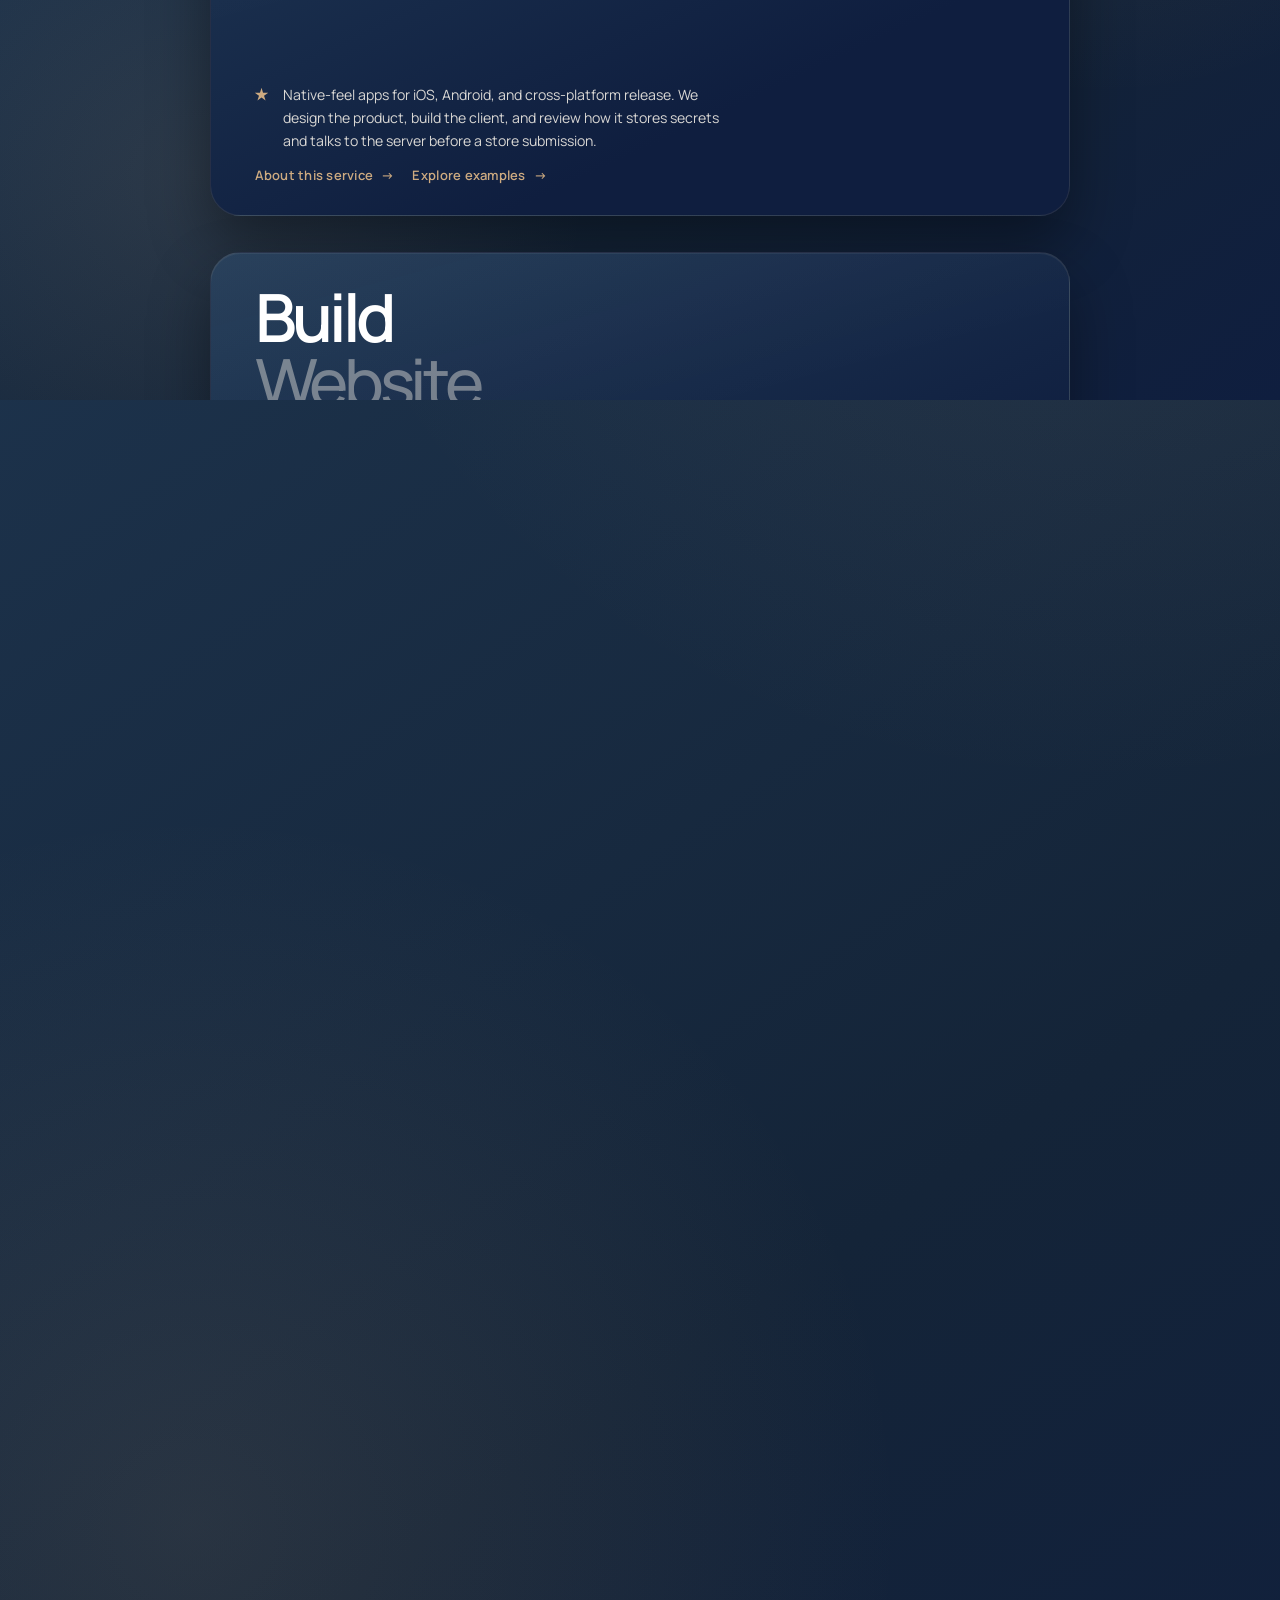
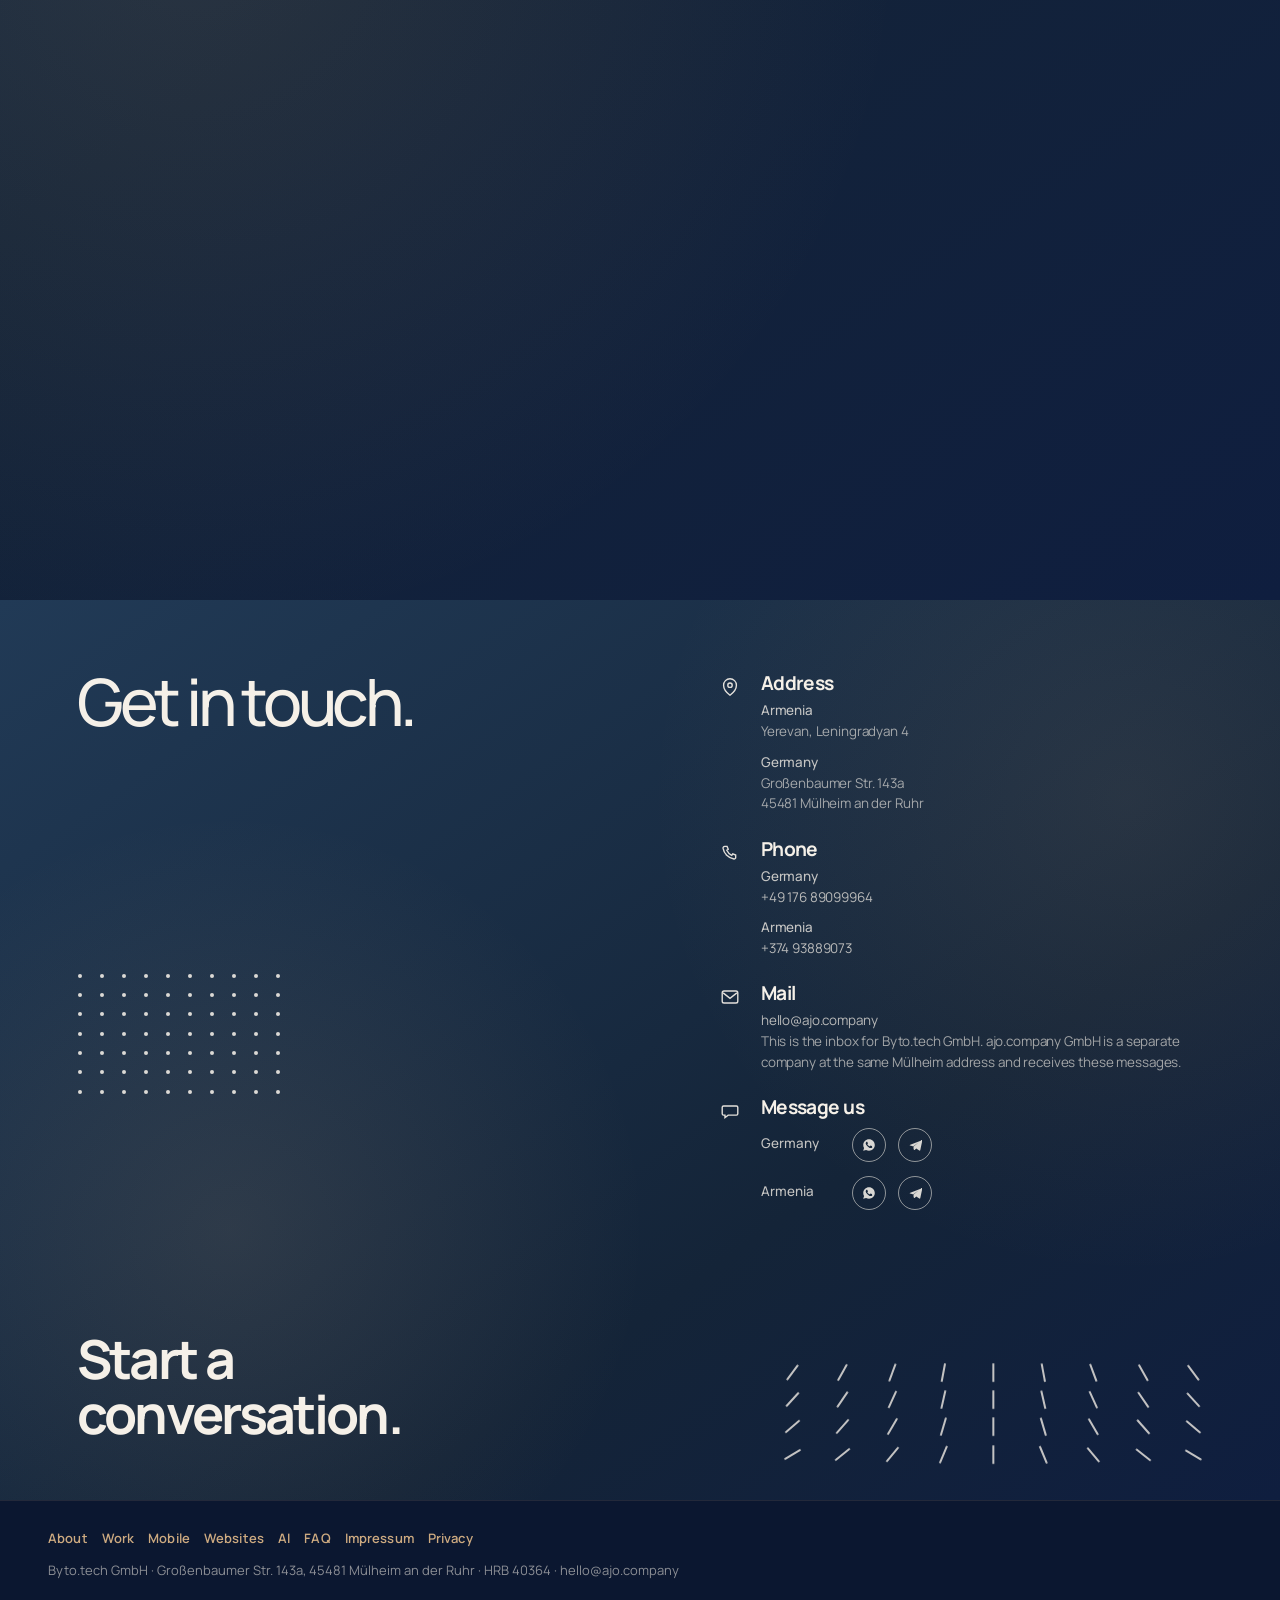
==== commit 53905ce0: "Add new pages and documentation for Byto.tech website - Introduce `about.html` and `faq.html` to pro" ====
--- a/index.html
+++ b/index.html
@@ -8,6 +8,24 @@
       content="Byto.tech combines AI-powered development, professional engineering, and cybersecurity to build fast, scalable, secure digital products."
     />
     <title>Byto.tech — Secure AI-Powered Development</title>
+    <link rel="canonical" href="https://byto.tech/" />
+    <meta property="og:type" content="website" />
+    <meta property="og:site_name" content="Byto.tech" />
+    <meta property="og:title" content="Byto.tech — Secure AI-Powered Development" />
+    <meta
+      property="og:description"
+      content="Byto.tech combines AI-powered development, professional engineering, and cybersecurity to build fast, scalable, secure digital products."
+    />
+    <meta property="og:url" content="https://byto.tech/" />
+    <meta property="og:image" content="https://byto.tech/assets/images/brand/byto-logo.png" />
+    <meta name="twitter:card" content="summary_large_image" />
+    <meta name="twitter:title" content="Byto.tech — Secure AI-Powered Development" />
+    <meta
+      name="twitter:description"
+      content="Byto.tech combines AI-powered development, professional engineering, and cybersecurity to build fast, scalable, secure digital products."
+    />
+    <meta name="twitter:image" content="https://byto.tech/assets/images/brand/byto-logo.png" />
+    <link rel="icon" href="assets/images/brand/byto-logo.png" type="image/png" />
     <script>
       if ("scrollRestoration" in history) history.scrollRestoration = "manual";
       (function () {
@@ -34,6 +52,93 @@
     <link rel="stylesheet" href="css/layout.css" />
     <link rel="stylesheet" href="css/components.css" />
     <link rel="stylesheet" href="css/pages/home.css" />
+    <link rel="stylesheet" href="css/pages/content.css" />
+    <script type="application/ld+json">
+      {
+        "@context": "https://schema.org",
+        "@graph": [
+          {
+            "@type": "Organization",
+            "@id": "https://byto.tech/#organization",
+            "name": "Byto.tech GmbH",
+            "legalName": "Byto.tech GmbH",
+            "url": "https://byto.tech",
+            "logo": "https://byto.tech/assets/images/brand/byto-logo.png",
+            "email": "hello@ajo.company",
+            "description": "Byto.tech GmbH designs and ships mobile applications, websites, and AI automation, and reviews that work for security before launch.",
+            "address": [
+              {
+                "@type": "PostalAddress",
+                "streetAddress": "Großenbaumer Str. 143a",
+                "postalCode": "45481",
+                "addressLocality": "Mülheim an der Ruhr",
+                "addressCountry": "DE"
+              },
+              {
+                "@type": "PostalAddress",
+                "streetAddress": "Leningradyan 4",
+                "addressLocality": "Yerevan",
+                "addressCountry": "AM"
+              }
+            ],
+            "contactPoint": [
+              {
+                "@type": "ContactPoint",
+                "telephone": "+49-176-89099964",
+                "email": "hello@ajo.company",
+                "contactType": "customer service",
+                "areaServed": "DE",
+                "availableLanguage": ["English", "German"]
+              },
+              {
+                "@type": "ContactPoint",
+                "telephone": "+374-93-889073",
+                "contactType": "customer service",
+                "areaServed": "AM",
+                "availableLanguage": ["English"]
+              }
+            ]
+          },
+          {
+            "@type": "WebSite",
+            "@id": "https://byto.tech/#website",
+            "url": "https://byto.tech",
+            "name": "Byto.tech",
+            "publisher": { "@id": "https://byto.tech/#organization" }
+          },
+          {
+            "@type": "Service",
+            "@id": "https://byto.tech/services/mobile.html#service",
+            "name": "Mobile application development",
+            "serviceType": "Mobile application development",
+            "url": "https://byto.tech/services/mobile.html",
+            "provider": { "@id": "https://byto.tech/#organization" },
+            "areaServed": ["DE", "AM"],
+            "description": "iOS, Android, and cross-platform applications with product UX and a security review before store release."
+          },
+          {
+            "@type": "Service",
+            "@id": "https://byto.tech/services/websites.html#service",
+            "name": "Website development",
+            "serviceType": "Website development",
+            "url": "https://byto.tech/services/websites.html",
+            "provider": { "@id": "https://byto.tech/#organization" },
+            "areaServed": ["DE", "AM"],
+            "description": "Marketing sites, web applications, and e-commerce with performance and security review before launch."
+          },
+          {
+            "@type": "Service",
+            "@id": "https://byto.tech/services/ai-automation.html#service",
+            "name": "AI automation",
+            "serviceType": "AI automation",
+            "url": "https://byto.tech/services/ai-automation.html",
+            "provider": { "@id": "https://byto.tech/#organization" },
+            "areaServed": ["DE", "AM"],
+            "description": "Workflows, agents, and integrations with human control where a wrong action would matter."
+          }
+        ]
+      }
+    </script>
     <link rel="preload" as="image" href="assets/images/brand/logo-parts/B.png" />
     <link rel="preload" as="image" href="assets/images/brand/logo-parts/Y.png" />
     <link rel="preload" as="image" href="assets/images/brand/logo-parts/T.png" />
@@ -47,14 +152,14 @@
           <img
             class="logo-part logo-part-b"
             src="assets/images/brand/logo-parts/B.png"
-            alt=""
+            alt="Letter B in the Byto.tech logo"
             width="272"
             height="396"
           />
           <img
             class="logo-part logo-part-y"
             src="assets/images/brand/logo-parts/Y.png"
-            alt=""
+            alt="Letter Y in the Byto.tech logo"
             width="172"
             height="396"
           />
@@ -63,14 +168,14 @@
               <img
                 class="logo-part logo-part-t"
                 src="assets/images/brand/logo-parts/T.png"
-                alt=""
+                alt="Letter T in the Byto.tech logo"
                 width="147"
                 height="275"
               />
               <img
                 class="logo-part logo-part-o"
                 src="assets/images/brand/logo-parts/O.png"
-                alt=""
+                alt="Letter O in the Byto.tech logo"
                 width="194"
                 height="270"
               />
@@ -78,7 +183,7 @@
             <img
               class="logo-part logo-part-tech"
               src="assets/images/brand/logo-parts/tech.png"
-              alt=""
+              alt="The word tech in the Byto.tech logo"
               width="339"
               height="124"
             />
@@ -94,7 +199,7 @@
             <img
               class="brand-logo"
               src="assets/images/brand/byto-logo.png"
-              alt=""
+              alt="Byto.tech"
               width="840"
               height="396"
               decoding="async"
@@ -116,28 +221,28 @@
               <span class="browser-bar"><i></i><i></i><i></i></span>
               <img
                 src="assets/images/projects/websites/Screenshot_2026-08-05_at_9.21.00_pm.png_202608052128.jpeg"
-                alt=""
+                alt="Example property website"
               />
             </figure>
             <figure class="website-shot website-tennis">
               <span class="browser-bar"><i></i><i></i><i></i></span>
               <img
                 src="assets/images/projects/websites/Screenshot_2026-08-05_at_9.22.42_pm.png_202608052130.jpeg"
-                alt=""
+                alt="Example tennis club website"
               />
             </figure>
             <figure class="website-shot website-studio">
               <span class="browser-bar"><i></i><i></i><i></i></span>
               <img
                 src="assets/images/projects/websites/Screenshot_2026-08-05_at_9.23.11_pm.png_202608052129.jpeg"
-                alt=""
+                alt="Example studio website"
               />
             </figure>
             <figure class="website-shot website-audio">
               <span class="browser-bar"><i></i><i></i><i></i></span>
               <img
                 src="assets/images/projects/websites/Screenshot_2026-08-05_at_9.24.02_pm.png_202608052130.jpeg"
-                alt=""
+                alt="Example audio website"
               />
             </figure>
           </div>
@@ -146,33 +251,33 @@
           <img
             class="phone-shot shot-health"
               src="assets/images/projects/apps/Place_UI_into_iPhone_mockup_202608052024-Photoroom.png"
-            alt=""
+            alt="Example health app on a phone"
           />
           <img
             class="phone-shot shot-fitness"
               src="assets/images/projects/apps/Place_UI_into_iPhone_mockup_202608052024%20(1)-Photoroom.png"
-            alt=""
+            alt="Example fitness app on a phone"
           />
           <img
             class="phone-shot shot-finance"
               src="assets/images/projects/apps/Place_UI_into_iPhone_mockup_202608052024%20(2)-Photoroom.png"
-            alt=""
+            alt="Example finance app on a phone"
           />
 
           <img
             class="phone-shot shot-swap"
             src="assets/images/projects/apps/Place_UI_into_iPhone_mockup_202608052023-Photoroom.png"
-            alt=""
+            alt="Example trading app on a phone"
           />
           <img
             class="phone-shot shot-report"
             src="assets/images/projects/apps/Place_UI_into_iPhone_mockup_202608052020-Photoroom.png"
-            alt=""
+            alt="Example reports app on a phone"
           />
           <img
             class="phone-shot shot-security"
             src="assets/images/projects/apps/Place_UI_into_iPhone_mockup_202608052025-Photoroom.png"
-            alt=""
+            alt="Example security app on a phone"
           />
           </div>
         </div>
@@ -191,6 +296,13 @@
             At Byto.tech, we combine AI-powered development with professional
             engineering and cybersecurity practices to deliver fast, scalable,
             and secure digital products.
+          </p>
+          <p class="hero-definition reveal-up">
+            Byto.tech GmbH is a software studio in Yerevan and Mülheim an der
+            Ruhr. It designs and ships mobile apps, websites, and AI automation
+            for teams that need a production system, and it reviews that work
+            for security before launch. Enquiries go to hello@ajo.company, the
+            inbox of ajo.company GmbH at the same Mülheim address.
           </p>
 
           <div class="hero-actions reveal-up">
@@ -240,9 +352,9 @@
                 Anyone can generate an app with AI today.
               </p>
               <p>
-                But <b class="problem-stat">nearly half</b> of AI-generated code
-                ships with an exploitable security flaw — and most teams never
-                catch it before launch.
+                But AI-generated code often reaches production with
+                <b class="problem-stat">security flaws</b> the team has not
+                reviewed — and most teams never catch them before launch.
               </p>
               <p class="problem-kicker">
                 Speed got you to production. It won't keep you there.
@@ -362,7 +474,7 @@
               </header>
 
               <div class="services-stack" data-services-stack>
-                <a class="service-card" style="--stack-i: 0" href="work.html?service=mobile">
+                <article class="service-card" style="--stack-i: 0">
                   <div class="service-card-body">
                     <h3>
                       <span class="service-title-lead">Build</span>
@@ -377,14 +489,19 @@
                     </ul>
                     <p class="service-copy">
                       <i class="service-star" aria-hidden="true"></i>
-                      Native-feel mobile products engineered for speed, clarity, and
-                      security — from first prototype to production release.
+                      Native-feel apps for iOS, Android, and cross-platform
+                      release. We design the product, build the client, and
+                      review how it stores secrets and talks to the server
+                      before a store submission.
                     </p>
-                    <span class="service-cta">Explore work <b aria-hidden="true">→</b></span>
+                    <span class="service-links">
+                      <a class="service-cta" href="services/mobile.html">About this service <b aria-hidden="true">→</b></a>
+                      <a class="service-cta" href="work.html?service=mobile">Explore examples <b aria-hidden="true">→</b></a>
+                    </span>
                   </div>
-                </a>
-
-                <a class="service-card" style="--stack-i: 1" href="work.html?service=website">
+                </article>
+
+                <article class="service-card" style="--stack-i: 1">
                   <div class="service-card-body">
                     <h3>
                       <span class="service-title-lead">Build</span>
@@ -399,14 +516,18 @@
                     </ul>
                     <p class="service-copy">
                       <i class="service-star" aria-hidden="true"></i>
-                      Fast, scalable websites and web platforms with the same
-                      engineering rigor we apply to every production system.
+                      Marketing sites, web apps, and e-commerce that stay fast
+                      after launch. The review covers rendering, forms, and the
+                      paths where a visitor sends data.
                     </p>
-                    <span class="service-cta">Explore work <b aria-hidden="true">→</b></span>
+                    <span class="service-links">
+                      <a class="service-cta" href="services/websites.html">About this service <b aria-hidden="true">→</b></a>
+                      <a class="service-cta" href="work.html?service=website">Explore examples <b aria-hidden="true">→</b></a>
+                    </span>
                   </div>
-                </a>
-
-                <a class="service-card" style="--stack-i: 2" href="work.html?service=ai">
+                </article>
+
+                <article class="service-card" style="--stack-i: 2">
                   <div class="service-card-body">
                     <h3>
                       <span class="service-title-lead">AI</span>
@@ -421,12 +542,17 @@
                     </ul>
                     <p class="service-copy">
                       <i class="service-star" aria-hidden="true"></i>
-                      Practical AI automation that removes busywork, connects your
-                      tools, and stays under human control where it matters.
+                      Workflows, agents, and integrations that remove busywork
+                      while a person stays in control of decisions that matter.
+                      We design the permissions and the failure path, not only
+                      the prompt.
                     </p>
-                    <span class="service-cta">Explore work <b aria-hidden="true">→</b></span>
+                    <span class="service-links">
+                      <a class="service-cta" href="services/ai-automation.html">About this service <b aria-hidden="true">→</b></a>
+                      <a class="service-cta" href="work.html?service=ai">Explore examples <b aria-hidden="true">→</b></a>
+                    </span>
                   </div>
-                </a>
+                </article>
               </div>
             </div>
           </div>
@@ -501,6 +627,11 @@
                       <a
                         href="mailto:hello@ajo.company?subject=Hello%20%E2%80%94%20I%27d%20like%20to%20start%20a%20conversation.&body=Hi%2C%0A%0AI%27d%20like%20to%20get%20in%20touch.%0A%0A"
                       >hello@ajo.company</a>
+                    </p>
+                    <p>
+                      This is the inbox for Byto.tech GmbH. ajo.company GmbH
+                      is a separate company at the same Mülheim address and
+                      receives these messages.
                     </p>
                   </div>
                 </li>
@@ -576,6 +707,22 @@
       </section>
     </main>
 
+    <footer class="site-footer home-footer">
+      <div class="site-footer-bar">
+        <nav aria-label="Footer">
+          <a href="about.html">About</a>
+          <a href="work.html">Work</a>
+          <a href="services/mobile.html">Mobile</a>
+          <a href="services/websites.html">Websites</a>
+          <a href="services/ai-automation.html">AI</a>
+          <a href="faq.html">FAQ</a>
+          <a href="impressum.html">Impressum</a>
+          <a href="privacy.html">Privacy</a>
+        </nav>
+      </div>
+      <p>Byto.tech GmbH · Großenbaumer Str. 143a, 45481 Mülheim an der Ruhr · HRB 40364 · hello@ajo.company</p>
+    </footer>
+
     <script src="js/main.js"></script>
     <script src="js/home.js"></script>
   </body>
--- a/css/pages/home.css
+++ b/css/pages/home.css
@@ -837,6 +837,15 @@
   font-size: clamp(12px, 1.02vw, 16px);
   line-height: 1.7;
   animation-delay: 1.14s;
+}
+
+.hero-definition {
+  width: min(100%, 640px);
+  margin: 12px 0 0;
+  color: rgba(245, 240, 232, 0.78);
+  font-size: clamp(12px, 0.98vw, 15px);
+  line-height: 1.65;
+  animation-delay: 1.2s;
 }
 
 .hero-actions {
@@ -3261,7 +3270,6 @@
   border-radius: clamp(22px, 2.4vw, 36px);
   color: var(--ink);
   text-decoration: none;
-  cursor: pointer;
   background:
     linear-gradient(165deg, rgba(245, 240, 232, 0.04), transparent 42%),
     linear-gradient(155deg, #213a56, #0f1e3f 70%);
@@ -3358,9 +3366,15 @@
   line-height: 1.65;
 }
 
-.service-card .service-cta {
+.service-links {
+  display: flex;
+  flex-wrap: wrap;
+  gap: 8px 18px;
   margin-top: 14px;
-  flex: none;
+}
+
+.service-links .service-cta {
+  margin-top: 0;
 }
 
 .service-star {
--- a/css/pages/content.css
+++ b/css/pages/content.css
@@ -0,0 +1,155 @@
+.content-page {
+  min-height: 100svh;
+  color: var(--ink);
+  background:
+    radial-gradient(circle at 12% 8%, rgba(205, 170, 128, 0.1), transparent 32%),
+    linear-gradient(165deg, #0a1428 0%, #0f1e3f 52%, #142438 100%);
+}
+
+.content-nav,
+.site-footer-bar {
+  display: flex;
+  flex-wrap: wrap;
+  gap: 14px 22px;
+  align-items: center;
+  justify-content: space-between;
+}
+
+.content-nav {
+  position: sticky;
+  top: 0;
+  z-index: 20;
+  padding: 16px clamp(18px, 4vw, 48px);
+  background: rgba(15, 30, 63, 0.88);
+  border-bottom: 1px solid var(--border);
+  backdrop-filter: blur(12px);
+}
+
+.content-brand {
+  display: block;
+  width: clamp(84px, 12vw, 112px);
+  line-height: 0;
+}
+
+.content-brand img {
+  display: block;
+  width: 100%;
+  height: auto;
+}
+
+.content-nav nav,
+.site-footer nav {
+  display: flex;
+  flex-wrap: wrap;
+  gap: 8px 14px;
+}
+
+.content-nav a,
+.site-footer a {
+  color: var(--accent);
+  font-size: 13px;
+  font-weight: 600;
+  letter-spacing: 0.01em;
+  text-decoration: none;
+}
+
+.content-nav a:hover,
+.content-nav a:focus-visible,
+.site-footer a:hover,
+.site-footer a:focus-visible {
+  color: var(--color-offwhite);
+  outline: none;
+}
+
+.content-nav a[aria-current="page"] {
+  color: var(--color-offwhite);
+}
+
+.content-main {
+  width: min(760px, calc(100% - 36px));
+  margin: 0 auto;
+  padding: clamp(36px, 6vw, 72px) 0 clamp(64px, 8vw, 96px);
+}
+
+.content-kicker {
+  margin: 0 0 12px;
+  color: var(--accent);
+  font-size: 12px;
+  font-weight: 600;
+  letter-spacing: 0.14em;
+  text-transform: uppercase;
+}
+
+.content-main h1 {
+  margin: 0 0 20px;
+  font-size: clamp(36px, 5vw, 56px);
+  font-weight: 600;
+  letter-spacing: -0.045em;
+  line-height: 1.02;
+}
+
+.content-main h2 {
+  margin: 36px 0 12px;
+  font-size: clamp(22px, 2.4vw, 28px);
+  font-weight: 600;
+  letter-spacing: -0.03em;
+  line-height: 1.2;
+}
+
+.content-main p,
+.content-main li {
+  color: rgba(245, 240, 232, 0.84);
+  font-size: 17px;
+  line-height: 1.7;
+}
+
+.content-main p {
+  margin: 0 0 16px;
+}
+
+.content-main ul,
+.content-main ol {
+  margin: 0 0 16px;
+  padding-left: 1.2em;
+}
+
+.content-main a {
+  color: var(--accent);
+}
+
+.content-main a:hover,
+.content-main a:focus-visible {
+  color: var(--color-offwhite);
+}
+
+.faq-list {
+  display: flex;
+  flex-direction: column;
+  gap: 22px;
+  margin: 8px 0 0;
+  padding: 0;
+  list-style: none;
+}
+
+.faq-list h2 {
+  margin: 0 0 8px;
+  font-size: 20px;
+}
+
+.site-footer {
+  border-top: 1px solid var(--border);
+  padding: 28px clamp(18px, 4vw, 48px) 36px;
+}
+
+.site-footer p {
+  margin: 14px 0 0;
+  color: var(--text-muted);
+  font-size: 13px;
+  line-height: 1.5;
+}
+
+.home-footer {
+  position: relative;
+  z-index: 16;
+  background: #0b1730;
+}
